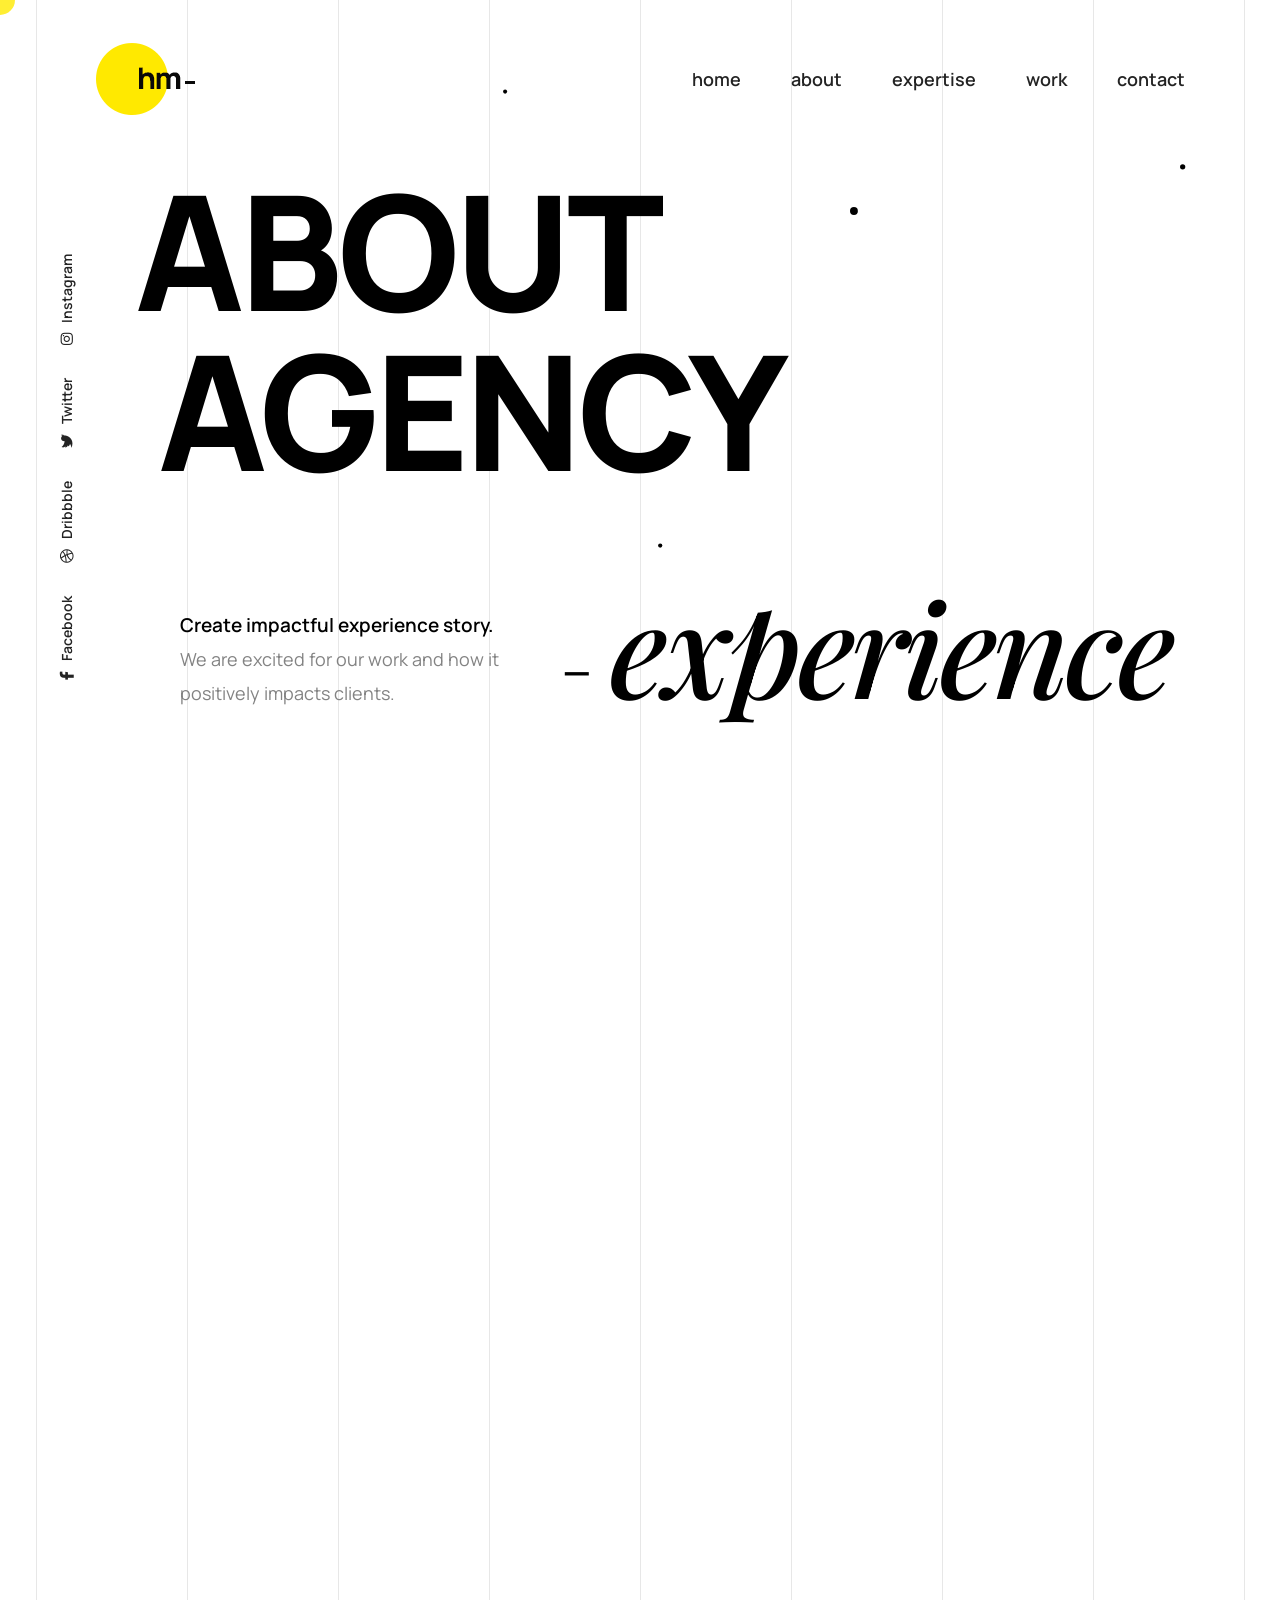
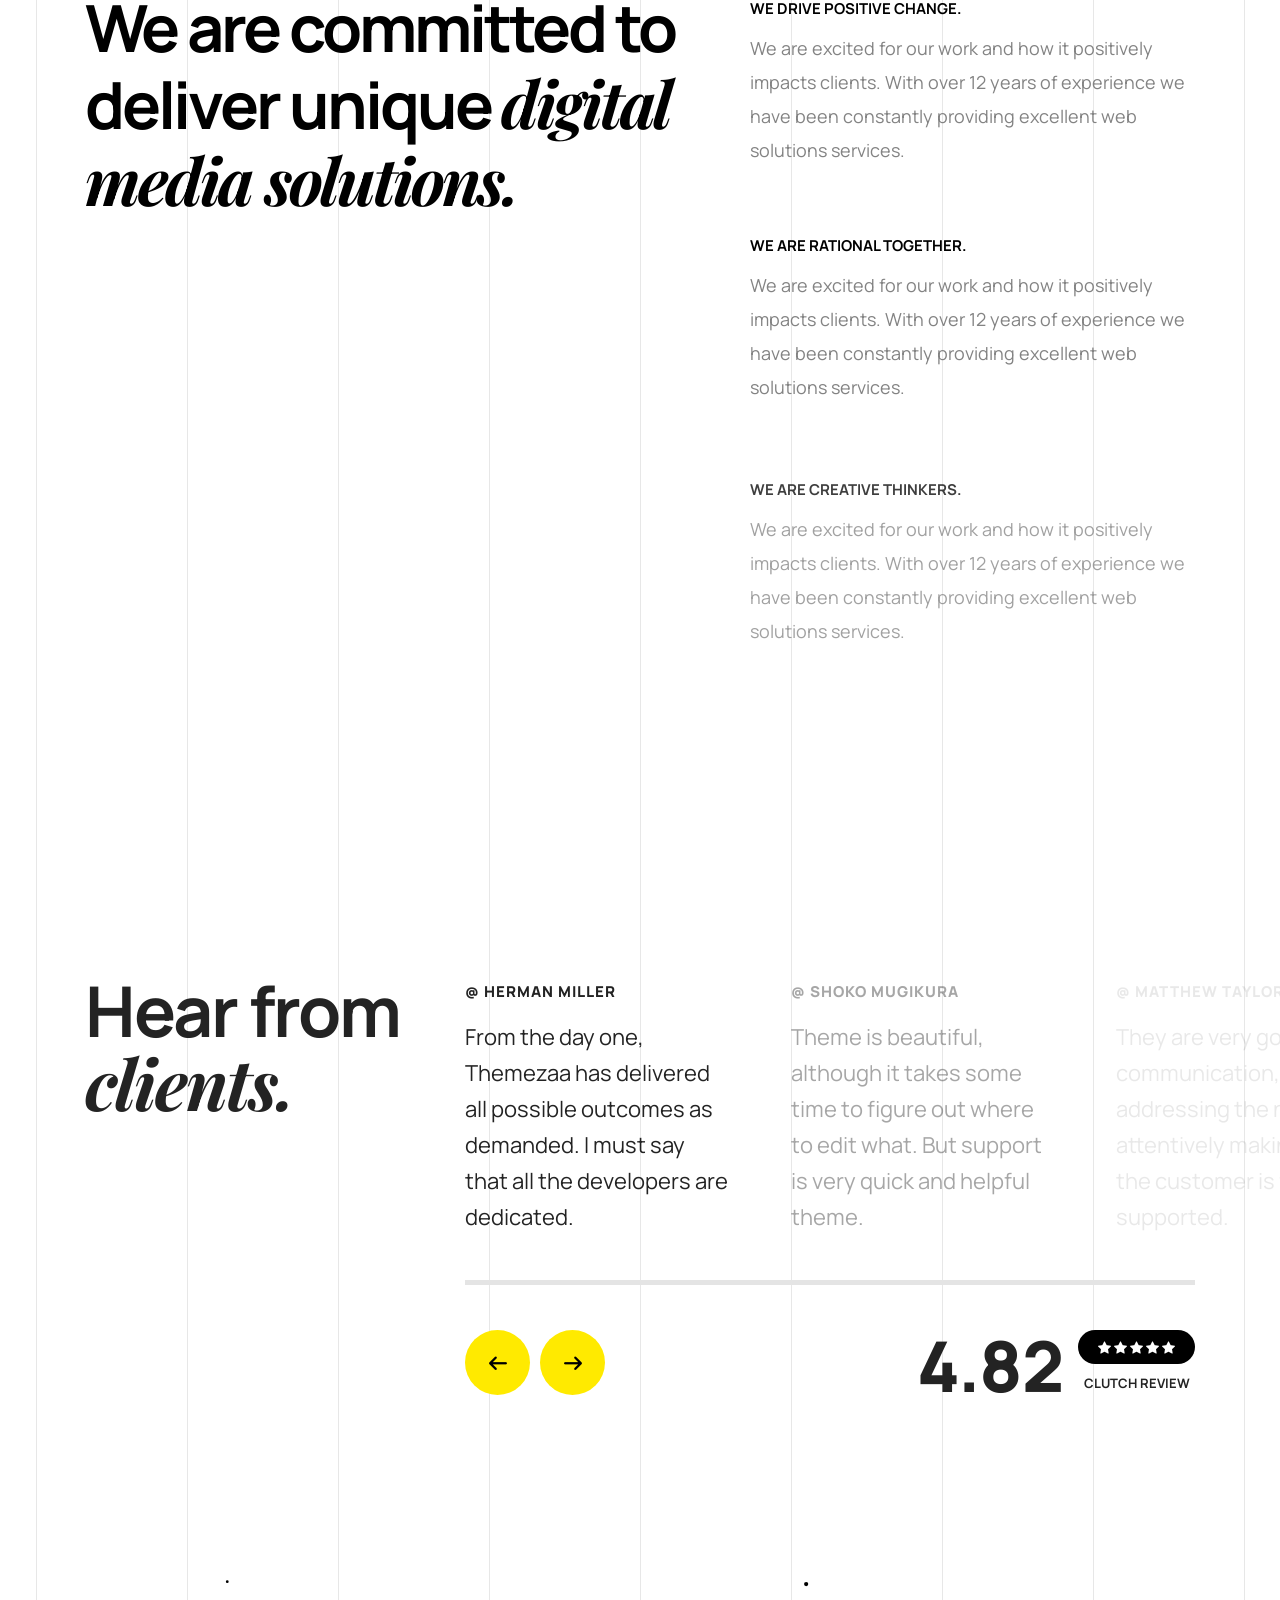
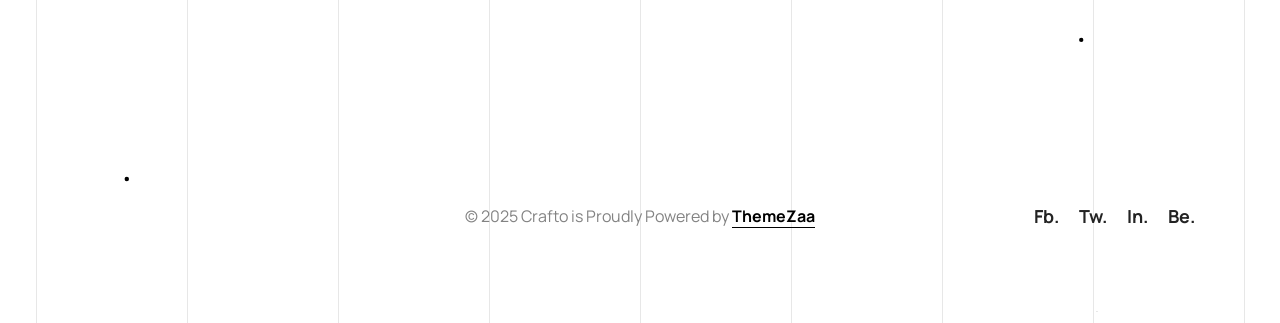
==== about.html @ e45d9f85 "Rename index.html to about.html" ====
﻿<!doctype html>
<html class="no-js" lang="en">
    <head>
        <title>Crafto - The Multipurpose HTML5 Template</title>
        <meta charset="utf-8">
        <meta http-equiv="X-UA-Compatible" content="IE=edge" />
        <meta name="author" content="ThemeZaa">
        <meta name="viewport" content="width=device-width,initial-scale=1.0" />
        <meta name="description" content="Elevate your online presence with Crafto - a modern, versatile, multipurpose Bootstrap 5 responsive HTML5, SCSS template using highly creative 56+ ready demos.">
        <!-- favicon icon -->
        <link rel="shortcut icon" href="images/favicon.png">
        <link rel="apple-touch-icon" href="images/apple-touch-icon-57x57.png">
        <link rel="apple-touch-icon" sizes="72x72" href="images/apple-touch-icon-72x72.png">
        <link rel="apple-touch-icon" sizes="114x114" href="images/apple-touch-icon-114x114.png">
        <!-- google fonts preconnect -->
        <link rel="preconnect" href="https://fonts.googleapis.com" crossorigin>
        <link rel="preconnect" href="https://fonts.gstatic.com" crossorigin>
        <!-- style sheets and font icons  -->
        <link rel="stylesheet" href="css/vendors.min.css"/>
        <link rel="stylesheet" href="css/icon.min.css"/>
        <link rel="stylesheet" href="css/style.css"/>
        <link rel="stylesheet" href="css/responsive.css"/>
        <link rel="stylesheet" href="demos/scattered-portfolio/scattered-portfolio.css" /> 
    </head>
    <body data-mobile-nav-style="full-screen-menu" data-mobile-nav-bg-color="#232323" class="background-position-center-top custom-cursor" style="background-image: url(images/vertical-line-bg-small-medium-gray.svg)"> 
        <!-- start cursor -->
        <div class="cursor-page-inner">
            <div class="circle-cursor circle-cursor-inner"></div>
            <div class="circle-cursor circle-cursor-outer"></div>
        </div>
        <!-- end cursor -->
        <!-- start header -->
        <header> 
            <!-- start navigation -->
            <nav class="navbar navbar-expand-lg header-light bg-transparent disable-fixed">
                <div class="container-fluid">
                    <div class="col-auto col-lg-2 me-lg-0 me-auto">
                        <a class="navbar-brand" href="demo-scattered-portfolio.html">
                            <img src="images/demo-scattered-portfolio-logo-black.png" data-at2x="images/demo-scattered-portfolio-logo-black@2x.png" alt="" class="default-logo">
                            <img src="images/demo-scattered-portfolio-logo-black.png" data-at2x="images/demo-scattered-portfolio-logo-black@2x.png" alt="" class="alt-logo">
                            <img src="images/demo-scattered-portfolio-logo-black.png" data-at2x="images/demo-scattered-portfolio-logo-black@2x.png" alt="" class="mobile-logo"> 
                        </a>
                    </div>
                    <div class="col-auto menu-order position-static">
                        <button class="navbar-toggler float-start" type="button" data-bs-toggle="collapse" data-bs-target="#navbarNav" aria-controls="navbarNav" aria-expanded="false" aria-label="Toggle navigation">
                            <span class="navbar-toggler-line"></span>
                            <span class="navbar-toggler-line"></span>
                            <span class="navbar-toggler-line"></span>
                            <span class="navbar-toggler-line"></span>
                        </button>
                        <div class="collapse navbar-collapse justify-content-center" id="navbarNav"> 
                            <ul class="navbar-nav"> 
                                <li class="nav-item"><a href="demo-scattered-portfolio.html" class="nav-link">home</a></li>
                                <li class="nav-item"><a href="demo-scattered-portfolio-about.html" class="nav-link">about</a></li>
                                <li class="nav-item"><a href="demo-scattered-portfolio-expertise.html" class="nav-link">expertise</a></li>
                                <li class="nav-item"><a href="demo-scattered-portfolio-work.html" class="nav-link">work</a></li>
                                <li class="nav-item"><a href="demo-scattered-portfolio-contact.html" class="nav-link">contact</a></li>
                            </ul>
                        </div>
                    </div>
                </div>
            </nav>
            <!-- end navigation -->
        </header>
        <!-- end header --> 
        <!-- start page title -->
        <section class="ipad-top-space-margin page-title-big-typography position-relative md-p-0 overflow-hidden">
            <div id="particles-style-01" class="position-absolute h-100 top-0 left-0 w-100" data-particle="true" data-particle-options='{"particles":{"number":{"value":5,"density":{"enable":true,"value_area":800}},"color":{"value":"#000000"},"shape":{"type":"circle","stroke":{"width":0,"color":"#000000"},"polygon":{"nb_sides":5},"image":{"src":"img/github.svg","width":100,"height":100}},"opacity":{"value":1,"random":false,"anim":{"enable":false,"speed":1,"opacity_min":0.1,"sync":false}},"size":{"value":4,"random":true,"anim":{"enable":false,"speed":40,"size_min":0.1,"sync":false}},"line_linked":{"enable":false,"distance":150,"color":"#ffffff","opacity":0.4,"width":1},"move":{"enable":true,"speed":6,"direction":"none","random":false,"straight":false,"out_mode":"out","bounce":false,"attract":{"enable":false,"rotateX":600,"rotateY":1200}}},"interactivity":{"detect_on":"canvas","events":{"onhover":{"enable":true,"mode":"repulse"},"onclick":{"enable":true,"mode":"push"},"resize":true},"modes":{"grab":{"distance":400,"line_linked":{"opacity":1}},"bubble":{"distance":400,"size":40,"duration":2,"opacity":8,"speed":3},"repulse":{"distance":200,"duration":0.4},"push":{"particles_nb":4},"remove":{"particles_nb":2}}},"retina_detect":true}'></div>
            <div class="container">
                <div class="row align-items-lg-end align-items-center small-screen md-h-auto text-sm-start text-center">
                    <div class="col-12 position-relative page-title-extra-large md-mb-70px sm-mb-50px xs-mb-20px"> 
                        <div class="fw-800 text-black fs-160 md-fs-130 sm-fs-110 xs-fs-70 ls-minus-4px md-ls-minus-2px text-uppercase">
                            <div data-bottom-top="transform: translate3d(-50px, 0px, 0px);" data-top-bottom="transform: translate3d(50px, 0px, 0px);">About</div> 
                            <div class="ms-10 xs-ms-0" data-bottom-top="transform: translate3d(50px, 0px, 0px);" data-top-bottom="transform: translate3d(-50px, 0px, 0px);">agency</div> 
                        </div>
                    </div>
                </div>
            </div>
        </section> 
        <!-- start page title -->
        <!-- start section -->
        <section class="p-0">
            <div class="container">
                <div class="row align-items-end text-center text-sm-start" data-anime='{ "el": "childs", "translateX": [-15, 0], "opacity": [0,1], "duration": 800, "delay": 200, "staggervalue": 300, "easing": "easeOutQuad" }'>
                    <div class="col-xl-4 col-lg-5 offset-xl-1 md-mb-15px">
                        <div class="fs-19 fw-600 text-black">Create impactful experience story.</div>
                        <span class="w-70 xl-w-100 sm-w-70 xs-w-80 d-block xs-mx-auto">We are excited for our work and how it positively impacts clients.</span>
                    </div>
                    <div class="col-lg-7">
                        <div class="fs-80 sm-fs-50 text-black fw-200">- <span class="fs-130 lg-fs-110 xs-fs-75 ls-minus-4px md-ls-minus-2px font-style-italic alt-font fw-500">experience</span></div>
                    </div>
                </div>
            </div>
        </section>
        <!-- end section -->
        <!-- start section -->
        <section class="position-relative overflow-hidden">
            <div class="one-third-screen md-h-600px sm-h-350px skrollr-parallax magic-cursor round-cursor mx-auto" data-bottom-top="width: 54%" data-center-top="width: 86%;" data-parallax-background-ratio="0.5" style="background-image: url('https://placehold.co/1920x1200')"></div>
        </section>
        <!-- end section --> 
        <!-- start section -->
        <section class="p-0">
            <div class="container">
                <div class="row">
                    <div class="col-xxl-6 col-lg-7" data-anime='{ "el": "childs", "translateY": [30, 0], "opacity": [0,1], "duration": 300, "delay": 0, "staggervalue": 300, "easing": "easeOutQuad" }'>
                        <div class="position-sticky top-100px">
                            <span class="fs-70 xl-fs-65 lg-fs-55 fw-700 mb-45px d-inline-block text-black ls-minus-3px xs-ls-minus-2px">We are committed to deliver unique <span class="alt-font font-style-italic">digital media solutions.</span></span>
                        </div>
                    </div>
                    <div class="col-xxl-4 col-lg-5 offset-xxl-1" data-anime='{ "el": "childs", "translateY": [30, 0], "opacity": [0,1], "duration": 300, "delay": 0, "staggervalue": 300, "easing": "easeOutQuad" }'>
                        <div class="mb-60px sm-mb-30px last-paragraph-no-margin"> 
                            <span class="d-inline-block fs-15 text-uppercase fw-700 text-black mb-5px">We drive positive change.</span>
                            <p>We are excited for our work and how it positively impacts clients. With over 12 years of experience we have been constantly providing excellent web solutions services.</p>
                        </div>
                        <div class="mb-60px sm-mb-30px last-paragraph-no-margin"> 
                            <span class="d-inline-block fs-15 text-uppercase fw-700 text-black mb-5px">We are rational together.</span>
                            <p>We are excited for our work and how it positively impacts clients. With over 12 years of experience we have been constantly providing excellent web solutions services.</p>
                        </div> 
                        <div class="last-paragraph-no-margin"> 
                            <span class="d-inline-block fs-15 text-uppercase fw-700 text-black mb-5px">We are creative thinkers.</span>
                            <p>We are excited for our work and how it positively impacts clients. With over 12 years of experience we have been constantly providing excellent web solutions services.</p>
                        </div>
                    </div>
                </div>
            </div>
        </section>
        <!-- end section -->
        <!-- start section -->
        <section class="overflow-hidden big-section">
            <div class="container">
                <div class="row">
                    <div class="col-12 position-relative">
                        <div class="outside-box-right-25 xs-outside-box-right-0">
                            <div class="swiper dark swiper-width-auto" data-slider-options='{ "slidesPerView": "auto", "spaceBetween": 30, "loop": true, "autoplay": { "delay": 2000, "disableOnInteraction": false }, "pagination": { "el": ".slider-four-slide-pagination-1", "clickable": true }, "navigation": { "nextEl": ".slider-one-slide-next-1", "prevEl": ".slider-one-slide-prev-1" }, "keyboard": { "enabled": true, "onlyInViewport": true }, "breakpoints": { "1200": { "spaceBetween": 80 }, "992": {"spaceBetween": 50 } }, "effect": "slide" }'>
                                <div class="swiper-wrapper">
                                    <!-- start content carousal item --> 
                                    <div class="swiper-slide"> 
                                        <img src="https://placehold.co/430x510" class="md-h-400px sm-h-250px" alt="" /> 
                                    </div>
                                    <!-- end content carousal item -->
                                    <!-- start content carousal item --> 
                                    <div class="swiper-slide mt-60px sm-mt-0">
                                        <img src="https://placehold.co/635x540" class="md-h-400px sm-h-250px" alt="" />
                                    </div>
                                    <!-- end content carousal item -->
                                    <!-- start content carousal item --> 
                                    <div class="swiper-slide">
                                        <img src="https://placehold.co/430x510" class="md-h-400px sm-h-250px" alt="" />
                                    </div>
                                    <!-- end content carousal item -->
                                    <!-- start content carousal item --> 
                                    <div class="swiper-slide mt-60px sm-mt-0">
                                        <img src="https://placehold.co/635x540" class="md-h-400px sm-h-250px" alt="" />
                                    </div>
                                    <!-- end content carousal item --> 
                                    <!-- start content carousal item --> 
                                    <div class="swiper-slide"> 
                                        <img src="https://placehold.co/430x510" class="md-h-400px sm-h-250px" alt="" /> 
                                    </div>
                                    <!-- end content carousal item -->
                                    <!-- start content carousal item --> 
                                    <div class="swiper-slide mt-60px sm-mt-0">
                                        <img src="https://placehold.co/635x540" class="md-h-400px sm-h-250px" alt="" />
                                    </div>
                                    <!-- end content carousal item -->
                                </div>
                            </div>
                        </div>
                        <!-- start slider pagination -->
                        <!--<div class="swiper-pagination slider-four-slide-pagination-1 swiper-pagination-style-2 swiper-pagination-clickable swiper-pagination-bullets"></div>-->
                        <!-- end slider pagination --> 
                    </div>
                </div>
            </div>
        </section>
        <!-- end section -->
        <!-- start section --> 
        <section class="overflow-hidden big-section py-0">
            <div class="container">
                <div class="row">
                    <div class="col-xl-4 lg-mb-45px xs-mb-30px text-sm-start text-center" data-anime='{ "translateY": [0, 0], "opacity": [0,1], "duration": 600, "delay": 0, "staggervalue": 300, "easing": "easeOutQuad" }'>
                        <span class="fs-70 xs-fs-50 fw-700 text-dark-gray mb-0 ls-minus-2px">Hear from <span class="alt-font font-style-italic">clients.</span></span>
                    </div>
                    <div class="col-xl-8" data-anime='{ "translateY": [0, 0], "opacity": [0,1], "duration": 600, "delay":0, "staggervalue": 300, "easing": "easeOutQuad" }'>
                        <div class="outside-box-right-40 sm-outside-box-right-0">
                            <div class="swiper magic-cursor" data-slider-options='{ "slidesPerView": 1, "spaceBetween": 60, "loop": true, "parallax": true, "speed": 1200, "pagination": { "el": ".slider-one-slide-pagination", "clickable": true, "dynamicBullets": false }, "navigation": { "nextEl": ".slider-one-slide-next-2", "prevEl": ".slider-one-slide-prev-2" }, "autoplay": { "delay": 5000, "disableOnInteraction": false }, "keyboard": { "enabled": true, "onlyInViewport": true }, "breakpoints": { "992": { "slidesPerView": 4 }, "768": { "slidesPerView": 2 }, "320": { "slidesPerView": 1 } }, "effect": "slide" }'>
                                <div class="swiper-wrapper testimonials-style-13"> 
                                    <!-- start review item -->
                                    <div class="swiper-slide text-sm-start text-center last-paragraph-no-margin" data-swiper-parallax="700"> 
                                        <span class="fs-15 fw-800 text-dark-gray text-uppercase mb-10px d-block ls-1px">@ Herman miller</span>
                                        <p class="fs-22 lh-36 text-dark-gray">From the day one, Themezaa has delivered all possible outcomes as demanded. I must say that all the developers are dedicated.</p>
                                    </div>
                                    <!-- end review item -->
                                    <!-- start review item -->
                                    <div class="swiper-slide text-sm-start text-center last-paragraph-no-margin" data-swiper-parallax="700"> 
                                        <span class="fs-15 fw-800 text-dark-gray text-uppercase mb-10px d-block ls-1px">@ Shoko mugikura</span>
                                        <p class="fs-22 lh-36 text-dark-gray">Theme is beautiful, although it takes some time to figure out where to edit what. But support is very quick and helpful theme.</p>
                                    </div>
                                    <!-- end review item -->
                                    <!-- start review item -->
                                    <div class="swiper-slide text-sm-start text-center last-paragraph-no-margin" data-swiper-parallax="700"> 
                                        <span class="fs-15 fw-800 text-dark-gray text-uppercase mb-10px d-block ls-1px">@ Matthew taylor</span>
                                        <p class="fs-22 lh-36 text-dark-gray">They are very good with communication, addressing the need and attentively making sure the customer is fully supported.</p>
                                    </div>
                                    <!-- end review item -->
                                    <!-- start review item -->
                                    <div class="swiper-slide text-sm-start text-center last-paragraph-no-margin" data-swiper-parallax="700"> 
                                        <span class="fs-15 fw-800 text-dark-gray text-uppercase mb-10px d-block ls-1px">@ Leonel mooney</span>
                                        <p class="fs-22 lh-36 text-dark-gray">What an awesome theme and support team is very kind. Every element is designed pixel perfect, so it is really a modern theme.</p>
                                    </div>
                                    <!-- end review item -->
                                    <!-- start review item -->
                                    <div class="swiper-slide text-sm-start text-center last-paragraph-no-margin" data-swiper-parallax="700"> 
                                        <span class="fs-15 fw-800 text-dark-gray text-uppercase mb-10px d-block ls-1px">@ Herman miller</span>
                                        <p class="fs-22 lh-36 text-dark-gray">From the day one, Themezaa has delivered all possible outcomes as demanded. I must say that all the developers are dedicated.</p>
                                    </div>
                                    <!-- end review item -->
                                    <!-- start review item -->
                                    <div class="swiper-slide text-sm-start text-center last-paragraph-no-margin" data-swiper-parallax="700"> 
                                        <span class="fs-15 fw-800 text-dark-gray text-uppercase mb-10px d-block ls-1px">@ Shoko mugikura</span>
                                        <p class="fs-22 lh-36 text-dark-gray">Theme is beautiful, although it takes some time to figure out where to edit what. But support is very quick and helpful theme.</p>
                                    </div>
                                    <!-- end review item -->
                                    <!-- start review item -->
                                    <div class="swiper-slide text-sm-start text-center last-paragraph-no-margin" data-swiper-parallax="700"> 
                                        <span class="fs-15 fw-800 text-dark-gray text-uppercase mb-10px d-block ls-1px">@ Matthew taylor</span>
                                        <p class="fs-22 lh-36 text-dark-gray">They are very good with communication, addressing the need and attentively making sure the customer is fully supported.</p>
                                    </div>
                                    <!-- end review item -->
                                    <!-- start review item -->
                                    <div class="swiper-slide text-sm-start text-center last-paragraph-no-margin" data-swiper-parallax="700"> 
                                        <span class="fs-15 fw-800 text-dark-gray text-uppercase mb-10px d-block ls-1px">@ Leonel mooney</span>
                                        <p class="fs-22 lh-36 text-dark-gray">What an awesome theme and support team is very kind. Every element is designed pixel perfect, so it is really a modern theme.</p>
                                    </div>
                                    <!-- end review item -->
                                </div>  
                            </div> 
                        </div>
                        <div class="row">
                            <div class="col-12">
                                <div class="separator-line-5px w-100 bg-extra-medium-gray mt-45px mb-45px xs-mt-30px xs-mb-30px"></div>
                            </div>
                            <div class="col-sm-6 xs-mb-30px">
                                <div class="d-flex justify-content-center justify-content-sm-start">
                                    <!-- start slider navigation -->
                                    <div class="slider-one-slide-prev-2 text-black swiper-button-prev slider-navigation-style-04 bg-base-color h-65px w-65px" tabindex="0" role="button" aria-label="Previous slide"><i class="fa-solid fa-arrow-left"></i></div>
                                    <div class="slider-one-slide-next-2 text-black swiper-button-next slider-navigation-style-04 bg-base-color h-65px w-65px" tabindex="0" role="button" aria-label="Next slide"><i class="fa-solid fa-arrow-right"></i></div>
                                    <!-- end slider navigation -->
                                </div>
                            </div>
                            <div class="col-sm-6">
                                <div class="d-flex align-items-center justify-content-center justify-content-sm-end">
                                    <div class="fw-800 fs-70 text-dark-gray me-15px ls-minus-1px">4.82</div>
                                    <div class="text-center">
                                        <div class="bg-black text-white border-radius-30px ps-20px pe-20px fs-13">
                                            <i class="bi bi-star-fill"></i>
                                            <i class="bi bi-star-fill"></i>
                                            <i class="bi bi-star-fill"></i>
                                            <i class="bi bi-star-fill"></i>
                                            <i class="bi bi-star-fill"></i>
                                        </div>
                                        <span class="text-dark-gray fs-13 fw-700 text-uppercase">Clutch review</span>
                                    </div> 
                                </div>
                            </div>
                        </div>
                    </div>
                </div>
            </div>
        </section>
        <!-- end section -->
        <!-- start footer -->
        <footer class="position-relative">
            <div id="particles-style-02" class="position-absolute h-100 top-0 left-0 w-100 z-index-minus-2" data-particle="true" data-particle-options='{"particles":{"number":{"value":5,"density":{"enable":true,"value_area":800}},"color":{"value":"#000000"},"shape":{"type":"circle","stroke":{"width":0,"color":"#000000"},"polygon":{"nb_sides":5},"image":{"src":"img/github.svg","width":100,"height":100}},"opacity":{"value":1,"random":false,"anim":{"enable":false,"speed":1,"opacity_min":0.1,"sync":false}},"size":{"value":4,"random":true,"anim":{"enable":false,"speed":40,"size_min":0.1,"sync":false}},"line_linked":{"enable":false,"distance":150,"color":"#ffffff","opacity":0.4,"width":1},"move":{"enable":true,"speed":6,"direction":"none","random":false,"straight":false,"out_mode":"out","bounce":false,"attract":{"enable":false,"rotateX":600,"rotateY":1200}}},"interactivity":{"detect_on":"canvas","events":{"onhover":{"enable":true,"mode":"repulse"},"onclick":{"enable":true,"mode":"push"},"resize":true},"modes":{"grab":{"distance":400,"line_linked":{"opacity":1}},"bubble":{"distance":400,"size":40,"duration":2,"opacity":8,"speed":3},"repulse":{"distance":200,"duration":0.4},"push":{"particles_nb":4},"remove":{"particles_nb":2}}},"retina_detect":true}'></div>
            <div class="container">
                <div class="row mb-8">
                    <div class="col-12">
                        <div class="fs-90 md-fs-70 xs-fs-50 fw-700 text-black lh-100 md-lh-80 xs-lh-60 ls-minus-4px" data-anime='{"translateX": [-50, 0], "opacity": [0,1], "duration": 800, "delay": 200, "staggervalue": 300, "easing": "easeOutQuad" }'>Got a project in mind?</div>
                        <a href="mailto:info@domain.com" class="alt-font font-style-italic text-black fs-100 md-fs-70 xs-fs-50 fw-700 lh-120 md-lh-95 xs-lh-60 float-end ls-minus-3px" data-anime='{"translateX": [50, 0], "opacity": [0,1], "duration": 800, "delay": 200, "staggervalue": 300, "easing": "easeOutQuad" }'>info@domain.com</a>
                    </div>
                </div>
                <div class="row">
                    <div class="col-12 col-xl-3 col-sm-6 ms-auto order-1 xs-mb-10px text-center text-sm-start overflow-hidden">
                        <span class="fs-16 fw-600 text-black fancy-text-style-4 overflow-hidden">
                            <span data-fancy-text='{ "effect": "rotate", "string": ["Thanks for visiting.", "Customer oriented agency.", "Providing excellent solutions."], "speed": 50 }'></span>
                        </span>
                    </div>
                    <div class="col-xl-6 text-center last-paragraph-no-margin order-3 order-xl-2 lg-mt-10px xs-mt-0"><p class="fs-16">&copy; 2025 Crafto is Proudly Powered by <a href="https://www.themezaa.com/" target="_blank" class="text-black text-black-hover text-decoration-line-bottom fw-700">ThemeZaa</a></p></div>
                    <div class="col-12 col-xl-3 col-sm-6 text-end order-2 xs-mb-10px text-center text-sm-end">
                        <div class="elements-social social-text-style-01">
                            <ul class="small-icon dark fw-700 icon-with-animation">
                                <li><a class="facebook" href="https://www.facebook.com/" target="_blank">Fb.</a></li>
                                <li><a class="twitter" href="http://www.twitter.com" target="_blank">Tw.</a></li> 
                                <li><a class="linkedin" href="http://www.linkedin.com" target="_blank">In.</a></li>  
                                <li><a class="behance" href="http://www.behance.com/" target="_blank">Be.</a></li> 
                            </ul>
                        </div>
                    </div>
                </div>
            </div>
        </footer>
        <!-- end footer -->
        <!-- start sticky elements -->
        <div class="sticky-wrap z-index-1 d-none d-xl-inline-block" data-animation-delay="100" data-shadow-animation="true">
            <div class="elements-social social-icon-style-10">
                <ul class="fs-14">
                    <li class="me-30px"><a class="facebook" href="https://www.facebook.com/" target="_blank">
                            <i class="fa-brands fa-facebook-f me-10px"></i>
                            <span class="fw-600">Facebook</span>
                        </a>
                    </li> 
                    <li class="me-30px">
                        <a class="dribbble" href="http://www.dribbble.com" target="_blank">
                            <i class="fa-brands fa-dribbble me-10px"></i>
                            <span class="fw-600">Dribbble</span>
                        </a> 
                    </li>
                    <li class="me-30px">
                        <a class="twitter" href="http://www.twitter.com" target="_blank">
                            <i class="fa-brands fa-twitter me-10px"></i>
                            <span class="fw-600">Twitter</span>
                        </a>
                    </li>
                    <li>
                        <a class="instagram" href="http://www.instagram.com" target="_blank">
                            <i class="fa-brands fa-instagram me-10px"></i>
                            <span class="fw-600">Instagram</span>
                        </a> 
                    </li>
                </ul>
            </div>
        </div>
        <!-- end sticky elements -->
        <!-- start scroll progress -->
        <div class="scroll-progress d-none d-xxl-block">
            <a href="#" class="scroll-top" aria-label="scroll">
                <span class="scroll-text">Scroll</span><span class="scroll-line"><span class="scroll-point"></span></span>
            </a>
        </div>
        <!-- end scroll progress -->
        <!-- javascript libraries -->
        <script type="text/javascript" src="js/jquery.js"></script>
        <script type="text/javascript" src="js/vendors.min.js"></script>
        <script type="text/javascript" src="js/main.js"></script> 
    </body>
</html>
---- css/icon.min.css ----
@charset "UTF-8";/*!
    Font Awesome
    Version: 7.0.0
    Plugin URL: https://fontawesome.com
    License: Copyright 2025 Fonticons, Inc. | https://fontawesome.com/license/free (Icons: CC BY 4.0, Fonts: SIL OFL 1.1, Code: MIT License)
!*/.fa-stack,.fa-ul>li{position:relative}.fa-beat,.fa-bounce{animation-delay:var(--fa-animation-delay,0s);animation-direction:var(--fa-animation-direction,normal);animation-duration:var(--fa-animation-duration,1s);animation-iteration-count:var(--fa-animation-iteration-count,infinite)}.fa,.fa-brands,.fa-classic,.fa-regular,.fa-solid,.fab,.far,.fas{--_fa-family:var(--fa-family, var(--fa-style-family, "Font Awesome 7 Free"));-webkit-font-smoothing:antialiased;-moz-osx-font-smoothing:grayscale;display:var(--fa-display,inline-block);font-family:var(--_fa-family);font-feature-settings:normal;font-style:normal;font-synthesis:none;font-variant:normal;font-weight:var(--fa-style,900);line-height:1;text-align:center;text-rendering:auto;width:auto}:is(.fas,.far,.fab,.fa-solid,.fa-regular,.fa-brands,.fa-classic,.fa)::before{content:var(--fa);content:var(--fa)/""}.fa-1x{font-size:1em}.fa-2x{font-size:2em}.fa-3x{font-size:3em}.fa-4x{font-size:4em}.fa-5x{font-size:5em}.fa-6x{font-size:6em}.fa-7x{font-size:7em}.fa-8x{font-size:8em}.fa-9x{font-size:9em}.fa-10x{font-size:10em}.fa-2xs{font-size:.625em;line-height:.1em;vertical-align:.225em}.fa-xs{font-size:.75em;line-height:.0833333333em;vertical-align:.125em}.fa-sm{font-size:.875em;line-height:.0714285714em;vertical-align:.0535714286em}.fa-lg{font-size:1.25em;line-height:.05em;vertical-align:-.075em}.fa-xl{font-size:1.5em;line-height:.0416666667em;vertical-align:-.125em}.fa-2xl,.fa-stack-2x{font-size:2em}.fa-2xl{line-height:.03125em;vertical-align:-.1875em}.fa-width-auto{--fa-width:auto}.fa-fw,.fa-width-fixed{--fa-width:1.25em}.fa-ul{list-style-type:none;margin-inline-start:var(--fa-li-margin,2.5em);padding-inline-start:0}.fa-li{inset-inline-start:calc(-1 * var(--fa-li-width,2em));position:absolute;text-align:center;width:var(--fa-li-width,2em);line-height:inherit}.fa-border{border-color:var(--fa-border-color,#eee);border-radius:var(--fa-border-radius,.1em);border-style:var(--fa-border-style,solid);border-width:var(--fa-border-width,.0625em);box-sizing:var(--fa-border-box-sizing,content-box);padding:var(--fa-border-padding,.1875em .25em)}.fa-pull-left,.fa-pull-start{float:inline-start;margin-inline-end:var(--fa-pull-margin,.3em)}.fa-pull-end,.fa-pull-right{float:inline-end;margin-inline-start:var(--fa-pull-margin,.3em)}.fa-beat{animation-name:fa-beat;animation-timing-function:var(--fa-animation-timing,ease-in-out)}.fa-bounce{animation-name:fa-bounce;animation-timing-function:var(--fa-animation-timing,cubic-bezier(.28,.84,.42,1))}.fa-beat-fade,.fa-fade{animation-timing-function:var(--fa-animation-timing,cubic-bezier(.4,0,.6,1));animation-delay:var(--fa-animation-delay,0s);animation-direction:var(--fa-animation-direction,normal);animation-iteration-count:var(--fa-animation-iteration-count,infinite);animation-duration:var(--fa-animation-duration,1s)}.fa-fade{animation-name:fa-fade}.fa-beat-fade{animation-name:fa-beat-fade}.fa-flip{animation-name:fa-flip;animation-delay:var(--fa-animation-delay,0s);animation-direction:var(--fa-animation-direction,normal);animation-duration:var(--fa-animation-duration,1s);animation-iteration-count:var(--fa-animation-iteration-count,infinite);animation-timing-function:var(--fa-animation-timing,ease-in-out)}.fa-shake,.fa-spin{animation-delay:var(--fa-animation-delay,0s);animation-timing-function:var(--fa-animation-timing,linear)}.fa-shake{animation-name:fa-shake;animation-direction:var(--fa-animation-direction,normal);animation-duration:var(--fa-animation-duration,1s);animation-iteration-count:var(--fa-animation-iteration-count,infinite)}.fa-pulse,.fa-spin,.fa-spin-pulse{animation-name:fa-spin;animation-direction:var(--fa-animation-direction,normal);animation-iteration-count:var(--fa-animation-iteration-count,infinite)}.fa-spin{animation-duration:var(--fa-animation-duration,2s)}.fa-spin-reverse{--fa-animation-direction:reverse}.fa-pulse,.fa-spin-pulse{animation-duration:var(--fa-animation-duration,1s);animation-timing-function:var(--fa-animation-timing,steps(8))}@media (prefers-reduced-motion:reduce){.fa-beat,.fa-beat-fade,.fa-bounce,.fa-fade,.fa-flip,.fa-pulse,.fa-shake,.fa-spin,.fa-spin-pulse{animation:none!important;transition:none!important}}@keyframes fa-beat{0%,90%{transform:scale(1)}45%{transform:scale(var(--fa-beat-scale,1.25))}}@keyframes fa-bounce{0%,100%,64%{transform:scale(1,1) translateY(0)}10%{transform:scale(var(--fa-bounce-start-scale-x,1.1),var(--fa-bounce-start-scale-y,.9)) translateY(0)}30%{transform:scale(var(--fa-bounce-jump-scale-x,.9),var(--fa-bounce-jump-scale-y,1.1)) translateY(var(--fa-bounce-height,-.5em))}50%{transform:scale(var(--fa-bounce-land-scale-x,1.05),var(--fa-bounce-land-scale-y,.95)) translateY(0)}57%{transform:scale(1,1) translateY(var(--fa-bounce-rebound,-.125em))}}@keyframes fa-fade{50%{opacity:var(--fa-fade-opacity,.4)}}@keyframes fa-beat-fade{0%,100%{opacity:var(--fa-beat-fade-opacity,.4);transform:scale(1)}50%{opacity:1;transform:scale(var(--fa-beat-fade-scale,1.125))}}@keyframes fa-flip{50%{transform:rotate3d(var(--fa-flip-x,0),var(--fa-flip-y,1),var(--fa-flip-z,0),var(--fa-flip-angle,-180deg))}}@keyframes fa-shake{0%{transform:rotate(-15deg)}4%{transform:rotate(15deg)}24%,8%{transform:rotate(-18deg)}12%,28%{transform:rotate(18deg)}16%{transform:rotate(-22deg)}20%{transform:rotate(22deg)}32%{transform:rotate(-12deg)}36%{transform:rotate(12deg)}100%,40%{transform:rotate(0)}}@keyframes fa-spin{0%{transform:rotate(0)}100%{transform:rotate(360deg)}}.fa-rotate-90{transform:rotate(90deg)}.fa-rotate-180{transform:rotate(180deg)}.fa-rotate-270{transform:rotate(270deg)}.fa-flip-horizontal{transform:scale(-1,1)}.fa-flip-vertical{transform:scale(1,-1)}.fa-flip-both,.fa-flip-horizontal.fa-flip-vertical{transform:scale(-1,-1)}.fa-rotate-by{transform:rotate(var(--fa-rotate-angle,0))}.fa-stack{display:inline-block;height:2em;line-height:2em;vertical-align:middle;width:2.5em}.fa-stack-1x,.fa-stack-2x{left:0;position:absolute;text-align:center;width:100%;z-index:var(--fa-stack-z-index,auto)}.fa-stack-1x{line-height:inherit}.bi::before,.feather,[class*=" ti-"],[class*=" line-icon-"],[class*=" bi-"]::before,[class^=bi-]::before,[class^=line-icon-],[class^=ti-]{font-style:normal;font-variant:normal;text-transform:none;line-height:1;-webkit-font-smoothing:antialiased;-moz-osx-font-smoothing:grayscale}.fa-inverse{color:var(--fa-inverse,#fff)}.fa-0{--fa:"0"}.fa-1{--fa:"1"}.fa-2{--fa:"2"}.fa-3{--fa:"3"}.fa-4{--fa:"4"}.fa-5{--fa:"5"}.fa-6{--fa:"6"}.fa-7{--fa:"7"}.fa-8{--fa:"8"}.fa-9{--fa:"9"}.fa-exclamation{--fa:"!"}.fa-hashtag{--fa:"#"}.fa-dollar,.fa-dollar-sign,.fa-usd{--fa:"$"}.fa-percent,.fa-percentage{--fa:"%"}.fa-asterisk{--fa:"*"}.fa-add,.fa-plus{--fa:"+"}.fa-less-than{--fa:"<"}.fa-equals{--fa:"="}.fa-greater-than{--fa:">"}.fa-question{--fa:"?"}.fa-at{--fa:"@"}.fa-a{--fa:"A"}.fa-b{--fa:"B"}.fa-c{--fa:"C"}.fa-d{--fa:"D"}.fa-e{--fa:"E"}.fa-f{--fa:"F"}.fa-g{--fa:"G"}.fa-h{--fa:"H"}.fa-i{--fa:"I"}.fa-j{--fa:"J"}.fa-k{--fa:"K"}.fa-l{--fa:"L"}.fa-m{--fa:"M"}.fa-n{--fa:"N"}.fa-o{--fa:"O"}.fa-p{--fa:"P"}.fa-q{--fa:"Q"}.fa-r{--fa:"R"}.fa-s{--fa:"S"}.fa-t{--fa:"T"}.fa-u{--fa:"U"}.fa-v{--fa:"V"}.fa-w{--fa:"W"}.fa-x{--fa:"X"}.fa-y{--fa:"Y"}.fa-z{--fa:"Z"}.fa-faucet{--fa:""}.fa-faucet-drip{--fa:""}.fa-house-chimney-window{--fa:""}.fa-house-signal{--fa:""}.fa-temperature-arrow-down,.fa-temperature-down{--fa:""}.fa-temperature-arrow-up,.fa-temperature-up{--fa:""}.fa-trailer{--fa:""}.fa-bacteria{--fa:""}.fa-bacterium{--fa:""}.fa-box-tissue{--fa:""}.fa-hand-holding-medical{--fa:""}.fa-hand-sparkles{--fa:""}.fa-hands-bubbles,.fa-hands-wash{--fa:""}.fa-handshake-alt-slash,.fa-handshake-simple-slash,.fa-handshake-slash{--fa:""}.fa-head-side-cough{--fa:""}.fa-head-side-cough-slash{--fa:""}.fa-head-side-mask{--fa:""}.fa-head-side-virus{--fa:""}.fa-house-chimney-user{--fa:""}.fa-house-laptop,.fa-laptop-house{--fa:""}.fa-lungs-virus{--fa:""}.fa-people-arrows,.fa-people-arrows-left-right{--fa:""}.fa-plane-slash{--fa:""}.fa-pump-medical{--fa:""}.fa-pump-soap{--fa:""}.fa-shield-virus{--fa:""}.fa-sink{--fa:""}.fa-soap{--fa:""}.fa-stopwatch-20{--fa:""}.fa-shop-slash,.fa-store-alt-slash{--fa:""}.fa-store-slash{--fa:""}.fa-toilet-paper-slash{--fa:""}.fa-users-slash{--fa:""}.fa-virus{--fa:""}.fa-virus-slash{--fa:""}.fa-viruses{--fa:""}.fa-vest{--fa:""}.fa-vest-patches{--fa:""}.fa-arrow-trend-down{--fa:""}.fa-arrow-trend-up{--fa:""}.fa-arrow-up-from-bracket{--fa:""}.fa-austral-sign{--fa:""}.fa-baht-sign{--fa:""}.fa-bitcoin-sign{--fa:""}.fa-bolt-lightning{--fa:""}.fa-book-bookmark{--fa:""}.fa-camera-rotate{--fa:""}.fa-cedi-sign{--fa:""}.fa-chart-column{--fa:""}.fa-chart-gantt{--fa:""}.fa-clapperboard{--fa:""}.fa-clover{--fa:""}.fa-code-compare{--fa:""}.fa-code-fork{--fa:""}.fa-code-pull-request{--fa:""}.fa-colon-sign{--fa:""}.fa-cruzeiro-sign{--fa:""}.fa-display{--fa:""}.fa-dong-sign{--fa:""}.fa-elevator{--fa:""}.fa-filter-circle-xmark{--fa:""}.fa-florin-sign{--fa:""}.fa-folder-closed{--fa:""}.fa-franc-sign{--fa:""}.fa-guarani-sign{--fa:""}.fa-gun{--fa:""}.fa-hands-clapping{--fa:""}.fa-home-user,.fa-house-user{--fa:""}.fa-indian-rupee,.fa-indian-rupee-sign,.fa-inr{--fa:""}.fa-kip-sign{--fa:""}.fa-lari-sign{--fa:""}.fa-litecoin-sign{--fa:""}.fa-manat-sign{--fa:""}.fa-mask-face{--fa:""}.fa-mill-sign{--fa:""}.fa-money-bills{--fa:""}.fa-naira-sign{--fa:""}.fa-notdef{--fa:""}.fa-panorama{--fa:""}.fa-peseta-sign{--fa:""}.fa-peso-sign{--fa:""}.fa-plane-up{--fa:""}.fa-rupiah-sign{--fa:""}.fa-stairs{--fa:""}.fa-timeline{--fa:""}.fa-truck-front{--fa:""}.fa-try,.fa-turkish-lira,.fa-turkish-lira-sign{--fa:""}.fa-vault{--fa:""}.fa-magic-wand-sparkles,.fa-wand-magic-sparkles{--fa:""}.fa-wheat-alt,.fa-wheat-awn{--fa:""}.fa-wheelchair-alt,.fa-wheelchair-move{--fa:""}.fa-bangladeshi-taka-sign{--fa:""}.fa-bowl-rice{--fa:""}.fa-person-pregnant{--fa:""}.fa-home-lg,.fa-house-chimney{--fa:""}.fa-house-crack{--fa:""}.fa-house-medical{--fa:""}.fa-cent-sign{--fa:""}.fa-plus-minus{--fa:""}.fa-sailboat{--fa:""}.fa-section{--fa:""}.fa-shrimp{--fa:""}.fa-brazilian-real-sign{--fa:""}.fa-chart-simple{--fa:""}.fa-diagram-next{--fa:""}.fa-diagram-predecessor{--fa:""}.fa-diagram-successor{--fa:""}.fa-earth-oceania,.fa-globe-oceania{--fa:""}.fa-bug-slash{--fa:""}.fa-file-circle-plus{--fa:""}.fa-shop-lock{--fa:""}.fa-virus-covid{--fa:""}.fa-virus-covid-slash{--fa:""}.fa-anchor-circle-check{--fa:""}.fa-anchor-circle-exclamation{--fa:""}.fa-anchor-circle-xmark{--fa:""}.fa-anchor-lock{--fa:""}.fa-arrow-down-up-across-line{--fa:""}.fa-arrow-down-up-lock{--fa:""}.fa-arrow-right-to-city{--fa:""}.fa-arrow-up-from-ground-water{--fa:""}.fa-arrow-up-from-water-pump{--fa:""}.fa-arrow-up-right-dots{--fa:""}.fa-arrows-down-to-line{--fa:""}.fa-arrows-down-to-people{--fa:""}.fa-arrows-left-right-to-line{--fa:""}.fa-arrows-spin{--fa:""}.fa-arrows-split-up-and-left{--fa:""}.fa-arrows-to-circle{--fa:""}.fa-arrows-to-dot{--fa:""}.fa-arrows-to-eye{--fa:""}.fa-arrows-turn-right{--fa:""}.fa-arrows-turn-to-dots{--fa:""}.fa-arrows-up-to-line{--fa:""}.fa-bore-hole{--fa:""}.fa-bottle-droplet{--fa:""}.fa-bottle-water{--fa:""}.fa-bowl-food{--fa:""}.fa-boxes-packing{--fa:""}.fa-bridge{--fa:""}.fa-bridge-circle-check{--fa:""}.fa-bridge-circle-exclamation{--fa:""}.fa-bridge-circle-xmark{--fa:""}.fa-bridge-lock{--fa:""}.fa-bridge-water{--fa:""}.fa-bucket{--fa:""}.fa-bugs{--fa:""}.fa-building-circle-arrow-right{--fa:""}.fa-building-circle-check{--fa:""}.fa-building-circle-exclamation{--fa:""}.fa-building-circle-xmark{--fa:""}.fa-building-flag{--fa:""}.fa-building-lock{--fa:""}.fa-building-ngo{--fa:""}.fa-building-shield{--fa:""}.fa-building-un{--fa:""}.fa-building-user{--fa:""}.fa-building-wheat{--fa:""}.fa-burst{--fa:""}.fa-car-on{--fa:""}.fa-car-tunnel{--fa:""}.fa-child-combatant,.fa-child-rifle{--fa:""}.fa-children{--fa:""}.fa-circle-nodes{--fa:""}.fa-clipboard-question{--fa:""}.fa-cloud-showers-water{--fa:""}.fa-computer{--fa:""}.fa-cubes-stacked{--fa:""}.fa-envelope-circle-check{--fa:""}.fa-explosion{--fa:""}.fa-ferry{--fa:""}.fa-file-circle-exclamation{--fa:""}.fa-file-circle-minus{--fa:""}.fa-file-circle-question{--fa:""}.fa-file-shield{--fa:""}.fa-fire-burner{--fa:""}.fa-fish-fins{--fa:""}.fa-flask-vial{--fa:""}.fa-glass-water{--fa:""}.fa-glass-water-droplet{--fa:""}.fa-group-arrows-rotate{--fa:""}.fa-hand-holding-hand{--fa:""}.fa-handcuffs{--fa:""}.fa-hands-bound{--fa:""}.fa-hands-holding-child{--fa:""}.fa-hands-holding-circle{--fa:""}.fa-heart-circle-bolt{--fa:""}.fa-heart-circle-check{--fa:""}.fa-heart-circle-exclamation{--fa:""}.fa-heart-circle-minus{--fa:""}.fa-heart-circle-plus{--fa:""}.fa-heart-circle-xmark{--fa:""}.fa-helicopter-symbol{--fa:""}.fa-helmet-un{--fa:""}.fa-hill-avalanche{--fa:""}.fa-hill-rockslide{--fa:""}.fa-house-circle-check{--fa:""}.fa-house-circle-exclamation{--fa:""}.fa-house-circle-xmark{--fa:""}.fa-house-fire{--fa:""}.fa-house-flag{--fa:""}.fa-house-flood-water{--fa:""}.fa-house-flood-water-circle-arrow-right{--fa:""}.fa-house-lock{--fa:""}.fa-house-medical-circle-check{--fa:""}.fa-house-medical-circle-exclamation{--fa:""}.fa-house-medical-circle-xmark{--fa:""}.fa-house-medical-flag{--fa:""}.fa-house-tsunami{--fa:""}.fa-jar{--fa:""}.fa-jar-wheat{--fa:""}.fa-jet-fighter-up{--fa:""}.fa-jug-detergent{--fa:""}.fa-kitchen-set{--fa:""}.fa-land-mine-on{--fa:""}.fa-landmark-flag{--fa:""}.fa-laptop-file{--fa:""}.fa-lines-leaning{--fa:""}.fa-location-pin-lock{--fa:""}.fa-locust{--fa:""}.fa-magnifying-glass-arrow-right{--fa:""}.fa-magnifying-glass-chart{--fa:""}.fa-mars-and-venus-burst{--fa:""}.fa-mask-ventilator{--fa:""}.fa-mattress-pillow{--fa:""}.fa-mobile-retro{--fa:""}.fa-money-bill-transfer{--fa:""}.fa-money-bill-trend-up{--fa:""}.fa-money-bill-wheat{--fa:""}.fa-mosquito{--fa:""}.fa-mosquito-net{--fa:""}.fa-mound{--fa:""}.fa-mountain-city{--fa:""}.fa-mountain-sun{--fa:""}.fa-oil-well{--fa:""}.fa-people-group{--fa:""}.fa-people-line{--fa:""}.fa-people-pulling{--fa:""}.fa-people-robbery{--fa:""}.fa-people-roof{--fa:""}.fa-person-arrow-down-to-line{--fa:""}.fa-person-arrow-up-from-line{--fa:""}.fa-person-breastfeeding{--fa:""}.fa-person-burst{--fa:""}.fa-person-cane{--fa:""}.fa-person-chalkboard{--fa:""}.fa-person-circle-check{--fa:""}.fa-person-circle-exclamation{--fa:""}.fa-person-circle-minus{--fa:""}.fa-person-circle-plus{--fa:""}.fa-person-circle-question{--fa:""}.fa-person-circle-xmark{--fa:""}.fa-person-dress-burst{--fa:""}.fa-person-drowning{--fa:""}.fa-person-falling{--fa:""}.fa-person-falling-burst{--fa:""}.fa-person-half-dress{--fa:""}.fa-person-harassing{--fa:""}.fa-person-military-pointing{--fa:""}.fa-person-military-rifle{--fa:""}.fa-person-military-to-person{--fa:""}.fa-person-rays{--fa:""}.fa-person-rifle{--fa:""}.fa-person-shelter{--fa:""}.fa-person-walking-arrow-loop-left{--fa:""}.fa-person-walking-arrow-right{--fa:""}.fa-person-walking-dashed-line-arrow-right{--fa:""}.fa-person-walking-luggage{--fa:""}.fa-plane-circle-check{--fa:""}.fa-plane-circle-exclamation{--fa:""}.fa-plane-circle-xmark{--fa:""}.fa-plane-lock{--fa:""}.fa-plate-wheat{--fa:""}.fa-plug-circle-bolt{--fa:""}.fa-plug-circle-check{--fa:""}.fa-plug-circle-exclamation{--fa:""}.fa-plug-circle-minus{--fa:""}.fa-plug-circle-plus{--fa:""}.fa-plug-circle-xmark{--fa:""}.fa-ranking-star{--fa:""}.fa-road-barrier{--fa:""}.fa-road-bridge{--fa:""}.fa-road-circle-check{--fa:""}.fa-road-circle-exclamation{--fa:""}.fa-road-circle-xmark{--fa:""}.fa-road-lock{--fa:""}.fa-road-spikes{--fa:""}.fa-rug{--fa:""}.fa-sack-xmark{--fa:""}.fa-school-circle-check{--fa:""}.fa-school-circle-exclamation{--fa:""}.fa-school-circle-xmark{--fa:""}.fa-school-flag{--fa:""}.fa-school-lock{--fa:""}.fa-sheet-plastic{--fa:""}.fa-shield-cat{--fa:""}.fa-shield-dog{--fa:""}.fa-shield-heart{--fa:""}.fa-square-nfi{--fa:""}.fa-square-person-confined{--fa:""}.fa-square-virus{--fa:""}.fa-rod-asclepius,.fa-rod-snake,.fa-staff-aesculapius,.fa-staff-snake{--fa:""}.fa-sun-plant-wilt{--fa:""}.fa-tarp{--fa:""}.fa-tarp-droplet{--fa:""}.fa-tent{--fa:""}.fa-tent-arrow-down-to-line{--fa:""}.fa-tent-arrow-left-right{--fa:""}.fa-tent-arrow-turn-left{--fa:""}.fa-tent-arrows-down{--fa:""}.fa-tents{--fa:""}.fa-toilet-portable{--fa:""}.fa-toilets-portable{--fa:""}.fa-tower-cell{--fa:""}.fa-tower-observation{--fa:""}.fa-tree-city{--fa:""}.fa-trowel{--fa:""}.fa-trowel-bricks{--fa:""}.fa-truck-arrow-right{--fa:""}.fa-truck-droplet{--fa:""}.fa-truck-field{--fa:""}.fa-truck-field-un{--fa:""}.fa-truck-plane{--fa:""}.fa-users-between-lines{--fa:""}.fa-users-line{--fa:""}.fa-users-rays{--fa:""}.fa-users-rectangle{--fa:""}.fa-users-viewfinder{--fa:""}.fa-vial-circle-check{--fa:""}.fa-vial-virus{--fa:""}.fa-wheat-awn-circle-exclamation{--fa:""}.fa-worm{--fa:""}.fa-xmarks-lines{--fa:""}.fa-child-dress{--fa:""}.fa-child-reaching{--fa:""}.fa-file-circle-check{--fa:""}.fa-file-circle-xmark{--fa:""}.fa-person-through-window{--fa:""}.fa-plant-wilt{--fa:""}.fa-stapler{--fa:""}.fa-train-tram{--fa:""}.fa-table-cells-column-lock{--fa:""}.fa-table-cells-row-lock{--fa:""}.fa-thumb-tack-slash,.fa-thumbtack-slash{--fa:""}.fa-table-cells-row-unlock{--fa:""}.fa-chart-diagram{--fa:""}.fa-comment-nodes{--fa:""}.fa-file-fragment{--fa:""}.fa-file-half-dashed{--fa:""}.fa-hexagon-nodes{--fa:""}.fa-hexagon-nodes-bolt{--fa:""}.fa-square-binary{--fa:""}.fa-pentagon{--fa:""}.fa-non-binary{--fa:""}.fa-spiral{--fa:""}.fa-mobile-vibrate{--fa:""}.fa-single-quote-left{--fa:""}.fa-single-quote-right{--fa:""}.fa-bus-side{--fa:""}.fa-heptagon,.fa-septagon{--fa:""}.fa-glass-martini,.fa-martini-glass-empty{--fa:""}.fa-music{--fa:""}.fa-magnifying-glass,.fa-search{--fa:""}.fa-heart{--fa:""}.fa-star{--fa:""}.fa-user,.fa-user-alt,.fa-user-large{--fa:""}.fa-film,.fa-film-alt,.fa-film-simple{--fa:""}.fa-table-cells-large,.fa-th-large{--fa:""}.fa-table-cells,.fa-th{--fa:""}.fa-table-list,.fa-th-list{--fa:""}.fa-check{--fa:""}.fa-close,.fa-multiply,.fa-remove,.fa-times,.fa-xmark{--fa:""}.fa-magnifying-glass-plus,.fa-search-plus{--fa:""}.fa-magnifying-glass-minus,.fa-search-minus{--fa:""}.fa-power-off{--fa:""}.fa-signal,.fa-signal-5,.fa-signal-perfect{--fa:""}.fa-cog,.fa-gear{--fa:""}.fa-home,.fa-home-alt,.fa-home-lg-alt,.fa-house{--fa:""}.fa-clock,.fa-clock-four{--fa:""}.fa-road{--fa:""}.fa-download{--fa:""}.fa-inbox{--fa:""}.fa-arrow-right-rotate,.fa-arrow-rotate-forward,.fa-arrow-rotate-right,.fa-redo{--fa:""}.fa-arrows-rotate,.fa-refresh,.fa-sync{--fa:""}.fa-list-alt,.fa-rectangle-list{--fa:""}.fa-lock{--fa:""}.fa-flag{--fa:""}.fa-headphones,.fa-headphones-alt,.fa-headphones-simple{--fa:""}.fa-volume-off{--fa:""}.fa-volume-down,.fa-volume-low{--fa:""}.fa-volume-high,.fa-volume-up{--fa:""}.fa-qrcode{--fa:""}.fa-barcode{--fa:""}.fa-tag{--fa:""}.fa-tags{--fa:""}.fa-book{--fa:""}.fa-bookmark{--fa:""}.fa-print{--fa:""}.fa-camera,.fa-camera-alt{--fa:""}.fa-font{--fa:""}.fa-bold{--fa:""}.fa-italic{--fa:""}.fa-text-height{--fa:""}.fa-text-width{--fa:""}.fa-align-left{--fa:""}.fa-align-center{--fa:""}.fa-align-right{--fa:""}.fa-align-justify{--fa:""}.fa-list,.fa-list-squares{--fa:""}.fa-dedent,.fa-outdent{--fa:""}.fa-indent{--fa:""}.fa-video,.fa-video-camera{--fa:""}.fa-image{--fa:""}.fa-location-pin,.fa-map-marker{--fa:""}.fa-adjust,.fa-circle-half-stroke{--fa:""}.fa-droplet,.fa-tint{--fa:""}.fa-edit,.fa-pen-to-square{--fa:""}.fa-arrows,.fa-arrows-up-down-left-right{--fa:""}.fa-backward-step,.fa-step-backward{--fa:""}.fa-backward-fast,.fa-fast-backward{--fa:""}.fa-backward{--fa:""}.fa-play{--fa:""}.fa-pause{--fa:""}.fa-stop{--fa:""}.fa-forward{--fa:""}.fa-fast-forward,.fa-forward-fast{--fa:""}.fa-forward-step,.fa-step-forward{--fa:""}.fa-eject{--fa:""}.fa-chevron-left{--fa:""}.fa-chevron-right{--fa:""}.fa-circle-plus,.fa-plus-circle{--fa:""}.fa-circle-minus,.fa-minus-circle{--fa:""}.fa-circle-xmark,.fa-times-circle,.fa-xmark-circle{--fa:""}.fa-check-circle,.fa-circle-check{--fa:""}.fa-circle-question,.fa-question-circle{--fa:""}.fa-circle-info,.fa-info-circle{--fa:""}.fa-crosshairs{--fa:""}.fa-ban,.fa-cancel{--fa:""}.fa-arrow-left{--fa:""}.fa-arrow-right{--fa:""}.fa-arrow-up{--fa:""}.fa-arrow-down{--fa:""}.fa-mail-forward,.fa-share{--fa:""}.fa-expand{--fa:""}.fa-compress{--fa:""}.fa-minus,.fa-subtract{--fa:""}.fa-circle-exclamation,.fa-exclamation-circle{--fa:""}.fa-gift{--fa:""}.fa-leaf{--fa:""}.fa-fire{--fa:""}.fa-eye{--fa:""}.fa-eye-slash{--fa:""}.fa-exclamation-triangle,.fa-triangle-exclamation,.fa-warning{--fa:""}.fa-plane{--fa:""}.fa-calendar-alt,.fa-calendar-days{--fa:""}.fa-random,.fa-shuffle{--fa:""}.fa-comment{--fa:""}.fa-magnet{--fa:""}.fa-chevron-up{--fa:""}.fa-chevron-down{--fa:""}.fa-retweet{--fa:""}.fa-cart-shopping,.fa-shopping-cart{--fa:""}.fa-folder,.fa-folder-blank{--fa:""}.fa-folder-open{--fa:""}.fa-arrows-up-down,.fa-arrows-v{--fa:""}.fa-arrows-h,.fa-arrows-left-right{--fa:""}.fa-bar-chart,.fa-chart-bar{--fa:""}.fa-camera-retro{--fa:""}.fa-key{--fa:""}.fa-cogs,.fa-gears{--fa:""}.fa-comments{--fa:""}.fa-star-half{--fa:""}.fa-arrow-right-from-bracket,.fa-sign-out{--fa:""}.fa-thumb-tack,.fa-thumbtack{--fa:""}.fa-arrow-up-right-from-square,.fa-external-link{--fa:""}.fa-arrow-right-to-bracket,.fa-sign-in{--fa:""}.fa-trophy{--fa:""}.fa-upload{--fa:""}.fa-lemon{--fa:""}.fa-phone{--fa:""}.fa-phone-square,.fa-square-phone{--fa:""}.fa-unlock{--fa:""}.fa-credit-card,.fa-credit-card-alt{--fa:""}.fa-feed,.fa-rss{--fa:""}.fa-hard-drive,.fa-hdd{--fa:""}.fa-bullhorn{--fa:""}.fa-certificate{--fa:""}.fa-hand-point-right{--fa:""}.fa-hand-point-left{--fa:""}.fa-hand-point-up{--fa:""}.fa-hand-point-down{--fa:""}.fa-arrow-circle-left,.fa-circle-arrow-left{--fa:""}.fa-arrow-circle-right,.fa-circle-arrow-right{--fa:""}.fa-arrow-circle-up,.fa-circle-arrow-up{--fa:""}.fa-arrow-circle-down,.fa-circle-arrow-down{--fa:""}.fa-globe{--fa:""}.fa-wrench{--fa:""}.fa-list-check,.fa-tasks{--fa:""}.fa-filter{--fa:""}.fa-briefcase{--fa:""}.fa-arrows-alt,.fa-up-down-left-right{--fa:""}.fa-users{--fa:""}.fa-chain,.fa-link{--fa:""}.fa-cloud{--fa:""}.fa-flask{--fa:""}.fa-cut,.fa-scissors{--fa:""}.fa-copy{--fa:""}.fa-paperclip{--fa:""}.fa-floppy-disk,.fa-save{--fa:""}.fa-square{--fa:""}.fa-bars,.fa-navicon{--fa:""}.fa-list-dots,.fa-list-ul{--fa:""}.fa-list-1-2,.fa-list-numeric,.fa-list-ol{--fa:""}.fa-strikethrough{--fa:""}.fa-underline{--fa:""}.fa-table{--fa:""}.fa-magic,.fa-wand-magic{--fa:""}.fa-truck{--fa:""}.fa-money-bill{--fa:""}.fa-caret-down{--fa:""}.fa-caret-up{--fa:""}.fa-caret-left{--fa:""}.fa-caret-right{--fa:""}.fa-columns,.fa-table-columns{--fa:""}.fa-sort,.fa-unsorted{--fa:""}.fa-sort-desc,.fa-sort-down{--fa:""}.fa-sort-asc,.fa-sort-up{--fa:""}.fa-envelope{--fa:""}.fa-arrow-left-rotate,.fa-arrow-rotate-back,.fa-arrow-rotate-backward,.fa-arrow-rotate-left,.fa-undo{--fa:""}.fa-gavel,.fa-legal{--fa:""}.fa-bolt,.fa-zap{--fa:""}.fa-sitemap{--fa:""}.fa-umbrella{--fa:""}.fa-file-clipboard,.fa-paste{--fa:""}.fa-lightbulb{--fa:""}.fa-arrow-right-arrow-left,.fa-exchange{--fa:""}.fa-cloud-arrow-down,.fa-cloud-download,.fa-cloud-download-alt{--fa:""}.fa-cloud-arrow-up,.fa-cloud-upload,.fa-cloud-upload-alt{--fa:""}.fa-user-doctor,.fa-user-md{--fa:""}.fa-stethoscope{--fa:""}.fa-suitcase{--fa:""}.fa-bell{--fa:""}.fa-coffee,.fa-mug-saucer{--fa:""}.fa-hospital,.fa-hospital-alt,.fa-hospital-wide{--fa:""}.fa-ambulance,.fa-truck-medical{--fa:""}.fa-medkit,.fa-suitcase-medical{--fa:""}.fa-fighter-jet,.fa-jet-fighter{--fa:""}.fa-beer,.fa-beer-mug-empty{--fa:""}.fa-h-square,.fa-square-h{--fa:""}.fa-plus-square,.fa-square-plus{--fa:""}.fa-angle-double-left,.fa-angles-left{--fa:""}.fa-angle-double-right,.fa-angles-right{--fa:""}.fa-angle-double-up,.fa-angles-up{--fa:""}.fa-angle-double-down,.fa-angles-down{--fa:""}.fa-angle-left{--fa:""}.fa-angle-right{--fa:""}.fa-angle-up{--fa:""}.fa-angle-down{--fa:""}.fa-laptop{--fa:""}.fa-tablet-button{--fa:""}.fa-mobile-button{--fa:""}.fa-quote-left,.fa-quote-left-alt{--fa:""}.fa-quote-right,.fa-quote-right-alt{--fa:""}.fa-spinner{--fa:""}.fa-circle{--fa:""}.fa-face-smile,.fa-smile{--fa:""}.fa-face-frown,.fa-frown{--fa:""}.fa-face-meh,.fa-meh{--fa:""}.fa-gamepad{--fa:""}.fa-keyboard{--fa:""}.fa-flag-checkered{--fa:""}.fa-terminal{--fa:""}.fa-code{--fa:""}.fa-mail-reply-all,.fa-reply-all{--fa:""}.fa-location-arrow{--fa:""}.fa-crop{--fa:""}.fa-code-branch{--fa:""}.fa-chain-broken,.fa-chain-slash,.fa-link-slash,.fa-unlink{--fa:""}.fa-info{--fa:""}.fa-superscript{--fa:""}.fa-subscript{--fa:""}.fa-eraser{--fa:""}.fa-puzzle-piece{--fa:""}.fa-microphone{--fa:""}.fa-microphone-slash{--fa:""}.fa-shield,.fa-shield-blank{--fa:""}.fa-calendar{--fa:""}.fa-fire-extinguisher{--fa:""}.fa-rocket{--fa:""}.fa-chevron-circle-left,.fa-circle-chevron-left{--fa:""}.fa-chevron-circle-right,.fa-circle-chevron-right{--fa:""}.fa-chevron-circle-up,.fa-circle-chevron-up{--fa:""}.fa-chevron-circle-down,.fa-circle-chevron-down{--fa:""}.fa-anchor{--fa:""}.fa-unlock-alt,.fa-unlock-keyhole{--fa:""}.fa-bullseye{--fa:""}.fa-ellipsis,.fa-ellipsis-h{--fa:""}.fa-ellipsis-v,.fa-ellipsis-vertical{--fa:""}.fa-rss-square,.fa-square-rss{--fa:""}.fa-circle-play,.fa-play-circle{--fa:""}.fa-ticket{--fa:""}.fa-minus-square,.fa-square-minus{--fa:""}.fa-arrow-turn-up,.fa-level-up{--fa:""}.fa-arrow-turn-down,.fa-level-down{--fa:""}.fa-check-square,.fa-square-check{--fa:""}.fa-pen-square,.fa-pencil-square,.fa-square-pen{--fa:""}.fa-external-link-square,.fa-square-arrow-up-right{--fa:""}.fa-share-from-square,.fa-share-square{--fa:""}.fa-compass{--fa:""}.fa-caret-square-down,.fa-square-caret-down{--fa:""}.fa-caret-square-up,.fa-square-caret-up{--fa:""}.fa-caret-square-right,.fa-square-caret-right{--fa:""}.fa-eur,.fa-euro,.fa-euro-sign{--fa:""}.fa-gbp,.fa-pound-sign,.fa-sterling-sign{--fa:""}.fa-rupee,.fa-rupee-sign{--fa:""}.fa-cny,.fa-jpy,.fa-rmb,.fa-yen,.fa-yen-sign{--fa:""}.fa-rouble,.fa-rub,.fa-ruble,.fa-ruble-sign{--fa:""}.fa-krw,.fa-won,.fa-won-sign{--fa:""}.fa-file{--fa:""}.fa-file-alt,.fa-file-lines,.fa-file-text{--fa:""}.fa-arrow-down-a-z,.fa-sort-alpha-asc,.fa-sort-alpha-down{--fa:""}.fa-arrow-up-a-z,.fa-sort-alpha-up{--fa:""}.fa-arrow-down-wide-short,.fa-sort-amount-asc,.fa-sort-amount-down{--fa:""}.fa-arrow-up-wide-short,.fa-sort-amount-up{--fa:""}.fa-arrow-down-1-9,.fa-sort-numeric-asc,.fa-sort-numeric-down{--fa:""}.fa-arrow-up-1-9,.fa-sort-numeric-up{--fa:""}.fa-thumbs-up{--fa:""}.fa-thumbs-down{--fa:""}.fa-arrow-down-long,.fa-long-arrow-down{--fa:""}.fa-arrow-up-long,.fa-long-arrow-up{--fa:""}.fa-arrow-left-long,.fa-long-arrow-left{--fa:""}.fa-arrow-right-long,.fa-long-arrow-right{--fa:""}.fa-female,.fa-person-dress{--fa:""}.fa-male,.fa-person{--fa:""}.fa-sun{--fa:""}.fa-moon{--fa:""}.fa-archive,.fa-box-archive{--fa:""}.fa-bug{--fa:""}.fa-caret-square-left,.fa-square-caret-left{--fa:""}.fa-circle-dot,.fa-dot-circle{--fa:""}.fa-wheelchair{--fa:""}.fa-lira-sign{--fa:""}.fa-shuttle-space,.fa-space-shuttle{--fa:""}.fa-envelope-square,.fa-square-envelope{--fa:""}.fa-bank,.fa-building-columns,.fa-institution,.fa-museum,.fa-university{--fa:""}.fa-graduation-cap,.fa-mortar-board{--fa:""}.fa-language{--fa:""}.fa-fax{--fa:""}.fa-building{--fa:""}.fa-child{--fa:""}.fa-paw{--fa:""}.fa-cube{--fa:""}.fa-cubes{--fa:""}.fa-recycle{--fa:""}.fa-automobile,.fa-car{--fa:""}.fa-cab,.fa-taxi{--fa:""}.fa-tree{--fa:""}.fa-database{--fa:""}.fa-file-pdf{--fa:""}.fa-file-word{--fa:""}.fa-file-excel{--fa:""}.fa-file-powerpoint{--fa:""}.fa-file-image{--fa:""}.fa-file-archive,.fa-file-zipper{--fa:""}.fa-file-audio{--fa:""}.fa-file-video{--fa:""}.fa-file-code{--fa:""}.fa-life-ring{--fa:""}.fa-circle-notch{--fa:""}.fa-paper-plane{--fa:""}.fa-clock-rotate-left,.fa-history{--fa:""}.fa-header,.fa-heading{--fa:""}.fa-paragraph{--fa:""}.fa-sliders,.fa-sliders-h{--fa:""}.fa-share-alt,.fa-share-nodes{--fa:""}.fa-share-alt-square,.fa-square-share-nodes{--fa:""}.fa-bomb{--fa:""}.fa-futbol,.fa-futbol-ball,.fa-soccer-ball{--fa:""}.fa-teletype,.fa-tty{--fa:""}.fa-binoculars{--fa:""}.fa-plug{--fa:""}.fa-newspaper{--fa:""}.fa-wifi,.fa-wifi-3,.fa-wifi-strong{--fa:""}.fa-calculator{--fa:""}.fa-bell-slash{--fa:""}.fa-trash{--fa:""}.fa-copyright{--fa:""}.fa-eye-dropper,.fa-eye-dropper-empty,.fa-eyedropper{--fa:""}.fa-paint-brush,.fa-paintbrush{--fa:""}.fa-birthday-cake,.fa-cake,.fa-cake-candles{--fa:""}.fa-area-chart,.fa-chart-area{--fa:""}.fa-chart-pie,.fa-pie-chart{--fa:""}.fa-chart-line,.fa-line-chart{--fa:""}.fa-toggle-off{--fa:""}.fa-toggle-on{--fa:""}.fa-bicycle{--fa:""}.fa-bus{--fa:""}.fa-closed-captioning{--fa:""}.fa-ils,.fa-shekel,.fa-shekel-sign,.fa-sheqel,.fa-sheqel-sign{--fa:""}.fa-cart-plus{--fa:""}.fa-cart-arrow-down{--fa:""}.fa-diamond{--fa:""}.fa-ship{--fa:""}.fa-user-secret{--fa:""}.fa-motorcycle{--fa:""}.fa-street-view{--fa:""}.fa-heart-pulse,.fa-heartbeat{--fa:""}.fa-venus{--fa:""}.fa-mars{--fa:""}.fa-mercury{--fa:""}.fa-mars-and-venus{--fa:""}.fa-transgender,.fa-transgender-alt{--fa:""}.fa-venus-double{--fa:""}.fa-mars-double{--fa:""}.fa-venus-mars{--fa:""}.fa-mars-stroke{--fa:""}.fa-mars-stroke-up,.fa-mars-stroke-v{--fa:""}.fa-mars-stroke-h,.fa-mars-stroke-right{--fa:""}.fa-neuter{--fa:""}.fa-genderless{--fa:""}.fa-server{--fa:""}.fa-user-plus{--fa:""}.fa-user-times,.fa-user-xmark{--fa:""}.fa-bed{--fa:""}.fa-train{--fa:""}.fa-subway,.fa-train-subway{--fa:""}.fa-battery,.fa-battery-5,.fa-battery-full{--fa:""}.fa-battery-4,.fa-battery-three-quarters{--fa:""}.fa-battery-3,.fa-battery-half{--fa:""}.fa-battery-2,.fa-battery-quarter{--fa:""}.fa-battery-0,.fa-battery-empty{--fa:""}.fa-arrow-pointer,.fa-mouse-pointer{--fa:""}.fa-i-cursor{--fa:""}.fa-object-group{--fa:""}.fa-object-ungroup{--fa:""}.fa-note-sticky,.fa-sticky-note{--fa:""}.fa-clone{--fa:""}.fa-balance-scale,.fa-scale-balanced{--fa:""}.fa-hourglass-1,.fa-hourglass-start{--fa:""}.fa-hourglass-2,.fa-hourglass-half{--fa:""}.fa-hourglass-3,.fa-hourglass-end{--fa:""}.fa-hourglass,.fa-hourglass-empty{--fa:""}.fa-hand-back-fist,.fa-hand-rock{--fa:""}.fa-hand,.fa-hand-paper{--fa:""}.fa-hand-scissors{--fa:""}.fa-hand-lizard{--fa:""}.fa-hand-spock{--fa:""}.fa-hand-pointer{--fa:""}.fa-hand-peace{--fa:""}.fa-trademark{--fa:""}.fa-registered{--fa:""}.fa-television,.fa-tv,.fa-tv-alt{--fa:""}.fa-calendar-plus{--fa:""}.fa-calendar-minus{--fa:""}.fa-calendar-times,.fa-calendar-xmark{--fa:""}.fa-calendar-check{--fa:""}.fa-industry{--fa:""}.fa-map-pin{--fa:""}.fa-map-signs,.fa-signs-post{--fa:""}.fa-map{--fa:""}.fa-comment-alt,.fa-message{--fa:""}.fa-circle-pause,.fa-pause-circle{--fa:""}.fa-circle-stop,.fa-stop-circle{--fa:""}.fa-bag-shopping,.fa-shopping-bag{--fa:""}.fa-basket-shopping,.fa-shopping-basket{--fa:""}.fa-universal-access{--fa:""}.fa-blind,.fa-person-walking-with-cane{--fa:""}.fa-audio-description{--fa:""}.fa-phone-volume,.fa-volume-control-phone{--fa:""}.fa-braille{--fa:""}.fa-assistive-listening-systems,.fa-ear-listen{--fa:""}.fa-american-sign-language-interpreting,.fa-asl-interpreting,.fa-hands-american-sign-language-interpreting,.fa-hands-asl-interpreting{--fa:""}.fa-deaf,.fa-deafness,.fa-ear-deaf,.fa-hard-of-hearing{--fa:""}.fa-hands,.fa-sign-language,.fa-signing{--fa:""}.fa-eye-low-vision,.fa-low-vision{--fa:""}.fa-handshake,.fa-handshake-alt,.fa-handshake-simple{--fa:""}.fa-envelope-open{--fa:""}.fa-address-book,.fa-contact-book{--fa:""}.fa-address-card,.fa-contact-card,.fa-vcard{--fa:""}.fa-circle-user,.fa-user-circle{--fa:""}.fa-id-badge{--fa:""}.fa-drivers-license,.fa-id-card{--fa:""}.fa-temperature-4,.fa-temperature-full,.fa-thermometer-4,.fa-thermometer-full{--fa:""}.fa-temperature-3,.fa-temperature-three-quarters,.fa-thermometer-3,.fa-thermometer-three-quarters{--fa:""}.fa-temperature-2,.fa-temperature-half,.fa-thermometer-2,.fa-thermometer-half{--fa:""}.fa-temperature-1,.fa-temperature-quarter,.fa-thermometer-1,.fa-thermometer-quarter{--fa:""}.fa-temperature-0,.fa-temperature-empty,.fa-thermometer-0,.fa-thermometer-empty{--fa:""}.fa-shower{--fa:""}.fa-bath,.fa-bathtub{--fa:""}.fa-podcast{--fa:""}.fa-window-maximize{--fa:""}.fa-window-minimize{--fa:""}.fa-window-restore{--fa:""}.fa-square-xmark,.fa-times-square,.fa-xmark-square{--fa:""}.fa-microchip{--fa:""}.fa-snowflake{--fa:""}.fa-spoon,.fa-utensil-spoon{--fa:""}.fa-cutlery,.fa-utensils{--fa:""}.fa-rotate-back,.fa-rotate-backward,.fa-rotate-left,.fa-undo-alt{--fa:""}.fa-trash-alt,.fa-trash-can{--fa:""}.fa-rotate,.fa-sync-alt{--fa:""}.fa-stopwatch{--fa:""}.fa-right-from-bracket,.fa-sign-out-alt{--fa:""}.fa-right-to-bracket,.fa-sign-in-alt{--fa:""}.fa-redo-alt,.fa-rotate-forward,.fa-rotate-right{--fa:""}.fa-poo{--fa:""}.fa-images{--fa:""}.fa-pencil,.fa-pencil-alt{--fa:""}.fa-pen{--fa:""}.fa-pen-alt,.fa-pen-clip{--fa:""}.fa-octagon{--fa:""}.fa-down-long,.fa-long-arrow-alt-down{--fa:""}.fa-left-long,.fa-long-arrow-alt-left{--fa:""}.fa-long-arrow-alt-right,.fa-right-long{--fa:""}.fa-long-arrow-alt-up,.fa-up-long{--fa:""}.fa-hexagon{--fa:""}.fa-file-edit,.fa-file-pen{--fa:""}.fa-expand-arrows-alt,.fa-maximize{--fa:""}.fa-clipboard{--fa:""}.fa-arrows-alt-h,.fa-left-right{--fa:""}.fa-arrows-alt-v,.fa-up-down{--fa:""}.fa-alarm-clock{--fa:""}.fa-arrow-alt-circle-down,.fa-circle-down{--fa:""}.fa-arrow-alt-circle-left,.fa-circle-left{--fa:""}.fa-arrow-alt-circle-right,.fa-circle-right{--fa:""}.fa-arrow-alt-circle-up,.fa-circle-up{--fa:""}.fa-external-link-alt,.fa-up-right-from-square{--fa:""}.fa-external-link-square-alt,.fa-square-up-right{--fa:""}.fa-exchange-alt,.fa-right-left{--fa:""}.fa-repeat{--fa:""}.fa-code-commit{--fa:""}.fa-code-merge{--fa:""}.fa-desktop,.fa-desktop-alt{--fa:""}.fa-gem{--fa:""}.fa-level-down-alt,.fa-turn-down{--fa:""}.fa-level-up-alt,.fa-turn-up{--fa:""}.fa-lock-open{--fa:""}.fa-location-dot,.fa-map-marker-alt{--fa:""}.fa-microphone-alt,.fa-microphone-lines{--fa:""}.fa-mobile-alt,.fa-mobile-screen-button{--fa:""}.fa-mobile,.fa-mobile-android,.fa-mobile-phone{--fa:""}.fa-mobile-android-alt,.fa-mobile-screen{--fa:""}.fa-money-bill-1,.fa-money-bill-alt{--fa:""}.fa-phone-slash{--fa:""}.fa-image-portrait,.fa-portrait{--fa:""}.fa-mail-reply,.fa-reply{--fa:""}.fa-shield-alt,.fa-shield-halved{--fa:""}.fa-tablet-alt,.fa-tablet-screen-button{--fa:""}.fa-tablet,.fa-tablet-android{--fa:""}.fa-ticket-alt,.fa-ticket-simple{--fa:""}.fa-rectangle-times,.fa-rectangle-xmark,.fa-times-rectangle,.fa-window-close{--fa:""}.fa-compress-alt,.fa-down-left-and-up-right-to-center{--fa:""}.fa-expand-alt,.fa-up-right-and-down-left-from-center{--fa:""}.fa-baseball-bat-ball{--fa:""}.fa-baseball,.fa-baseball-ball{--fa:""}.fa-basketball,.fa-basketball-ball{--fa:""}.fa-bowling-ball{--fa:""}.fa-chess{--fa:""}.fa-chess-bishop{--fa:""}.fa-chess-board{--fa:""}.fa-chess-king{--fa:""}.fa-chess-knight{--fa:""}.fa-chess-pawn{--fa:""}.fa-chess-queen{--fa:""}.fa-chess-rook{--fa:""}.fa-dumbbell{--fa:""}.fa-football,.fa-football-ball{--fa:""}.fa-golf-ball,.fa-golf-ball-tee{--fa:""}.fa-hockey-puck{--fa:""}.fa-broom-ball,.fa-quidditch,.fa-quidditch-broom-ball{--fa:""}.fa-square-full{--fa:""}.fa-ping-pong-paddle-ball,.fa-table-tennis,.fa-table-tennis-paddle-ball{--fa:""}.fa-volleyball,.fa-volleyball-ball{--fa:""}.fa-allergies,.fa-hand-dots{--fa:""}.fa-band-aid,.fa-bandage{--fa:""}.fa-box{--fa:""}.fa-boxes,.fa-boxes-alt,.fa-boxes-stacked{--fa:""}.fa-briefcase-medical{--fa:""}.fa-burn,.fa-fire-flame-simple{--fa:""}.fa-capsules{--fa:""}.fa-clipboard-check{--fa:""}.fa-clipboard-list{--fa:""}.fa-diagnoses,.fa-person-dots-from-line{--fa:""}.fa-dna{--fa:""}.fa-dolly,.fa-dolly-box{--fa:""}.fa-cart-flatbed,.fa-dolly-flatbed{--fa:""}.fa-file-medical{--fa:""}.fa-file-medical-alt,.fa-file-waveform{--fa:""}.fa-first-aid,.fa-kit-medical{--fa:""}.fa-circle-h,.fa-hospital-symbol{--fa:""}.fa-id-card-alt,.fa-id-card-clip{--fa:""}.fa-notes-medical{--fa:""}.fa-pallet{--fa:""}.fa-pills{--fa:""}.fa-prescription-bottle{--fa:""}.fa-prescription-bottle-alt,.fa-prescription-bottle-medical{--fa:""}.fa-bed-pulse,.fa-procedures{--fa:""}.fa-shipping-fast,.fa-truck-fast{--fa:""}.fa-smoking{--fa:""}.fa-syringe{--fa:""}.fa-tablets{--fa:""}.fa-thermometer{--fa:""}.fa-vial{--fa:""}.fa-vials{--fa:""}.fa-warehouse{--fa:""}.fa-weight,.fa-weight-scale{--fa:""}.fa-x-ray{--fa:""}.fa-box-open{--fa:""}.fa-comment-dots,.fa-commenting{--fa:""}.fa-comment-slash{--fa:""}.fa-couch{--fa:""}.fa-circle-dollar-to-slot,.fa-donate{--fa:""}.fa-dove{--fa:""}.fa-hand-holding{--fa:""}.fa-hand-holding-heart{--fa:""}.fa-hand-holding-dollar,.fa-hand-holding-usd{--fa:""}.fa-hand-holding-droplet,.fa-hand-holding-water{--fa:""}.fa-hands-holding{--fa:""}.fa-hands-helping,.fa-handshake-angle{--fa:""}.fa-parachute-box{--fa:""}.fa-people-carry,.fa-people-carry-box{--fa:""}.fa-piggy-bank{--fa:""}.fa-ribbon{--fa:""}.fa-route{--fa:""}.fa-seedling,.fa-sprout{--fa:""}.fa-sign,.fa-sign-hanging{--fa:""}.fa-face-smile-wink,.fa-smile-wink{--fa:""}.fa-tape{--fa:""}.fa-truck-loading,.fa-truck-ramp-box{--fa:""}.fa-truck-moving{--fa:""}.fa-video-slash{--fa:""}.fa-wine-glass{--fa:""}.fa-user-astronaut{--fa:""}.fa-user-check{--fa:""}.fa-user-clock{--fa:""}.fa-user-cog,.fa-user-gear{--fa:""}.fa-user-edit,.fa-user-pen{--fa:""}.fa-user-friends,.fa-user-group{--fa:""}.fa-user-graduate{--fa:""}.fa-user-lock{--fa:""}.fa-user-minus{--fa:""}.fa-user-ninja{--fa:""}.fa-user-shield{--fa:""}.fa-user-alt-slash,.fa-user-large-slash,.fa-user-slash{--fa:""}.fa-user-tag{--fa:""}.fa-user-tie{--fa:""}.fa-users-cog,.fa-users-gear{--fa:""}.fa-balance-scale-left,.fa-scale-unbalanced{--fa:""}.fa-balance-scale-right,.fa-scale-unbalanced-flip{--fa:""}.fa-blender{--fa:""}.fa-book-open{--fa:""}.fa-broadcast-tower,.fa-tower-broadcast{--fa:""}.fa-broom{--fa:""}.fa-blackboard,.fa-chalkboard{--fa:""}.fa-chalkboard-teacher,.fa-chalkboard-user{--fa:""}.fa-church{--fa:""}.fa-coins{--fa:""}.fa-compact-disc{--fa:""}.fa-crow{--fa:""}.fa-crown{--fa:""}.fa-dice{--fa:""}.fa-dice-five{--fa:""}.fa-dice-four{--fa:""}.fa-dice-one{--fa:""}.fa-dice-six{--fa:""}.fa-dice-three{--fa:""}.fa-dice-two{--fa:""}.fa-divide{--fa:""}.fa-door-closed{--fa:""}.fa-door-open{--fa:""}.fa-feather{--fa:""}.fa-frog{--fa:""}.fa-gas-pump{--fa:""}.fa-glasses{--fa:""}.fa-greater-than-equal{--fa:""}.fa-helicopter{--fa:""}.fa-infinity{--fa:""}.fa-kiwi-bird{--fa:""}.fa-less-than-equal{--fa:""}.fa-memory{--fa:""}.fa-microphone-alt-slash,.fa-microphone-lines-slash{--fa:""}.fa-money-bill-wave{--fa:""}.fa-money-bill-1-wave,.fa-money-bill-wave-alt{--fa:""}.fa-money-check{--fa:""}.fa-money-check-alt,.fa-money-check-dollar{--fa:""}.fa-not-equal{--fa:""}.fa-palette{--fa:""}.fa-parking,.fa-square-parking{--fa:""}.fa-diagram-project,.fa-project-diagram{--fa:""}.fa-receipt{--fa:""}.fa-robot{--fa:""}.fa-ruler{--fa:""}.fa-ruler-combined{--fa:""}.fa-ruler-horizontal{--fa:""}.fa-ruler-vertical{--fa:""}.fa-school{--fa:""}.fa-screwdriver{--fa:""}.fa-shoe-prints{--fa:""}.fa-skull{--fa:""}.fa-ban-smoking,.fa-smoking-ban{--fa:""}.fa-store{--fa:""}.fa-shop,.fa-store-alt{--fa:""}.fa-bars-staggered,.fa-reorder,.fa-stream{--fa:""}.fa-stroopwafel{--fa:""}.fa-toolbox{--fa:""}.fa-shirt,.fa-t-shirt,.fa-tshirt{--fa:""}.fa-person-walking,.fa-walking{--fa:""}.fa-wallet{--fa:""}.fa-angry,.fa-face-angry{--fa:""}.fa-archway{--fa:""}.fa-atlas,.fa-book-atlas{--fa:""}.fa-award{--fa:""}.fa-backspace,.fa-delete-left{--fa:""}.fa-bezier-curve{--fa:""}.fa-bong{--fa:""}.fa-brush{--fa:""}.fa-bus-alt,.fa-bus-simple{--fa:""}.fa-cannabis{--fa:""}.fa-check-double{--fa:""}.fa-cocktail,.fa-martini-glass-citrus{--fa:""}.fa-bell-concierge,.fa-concierge-bell{--fa:""}.fa-cookie{--fa:""}.fa-cookie-bite{--fa:""}.fa-crop-alt,.fa-crop-simple{--fa:""}.fa-digital-tachograph,.fa-tachograph-digital{--fa:""}.fa-dizzy,.fa-face-dizzy{--fa:""}.fa-compass-drafting,.fa-drafting-compass{--fa:""}.fa-drum{--fa:""}.fa-drum-steelpan{--fa:""}.fa-feather-alt,.fa-feather-pointed{--fa:""}.fa-file-contract{--fa:""}.fa-file-arrow-down,.fa-file-download{--fa:""}.fa-arrow-right-from-file,.fa-file-export{--fa:""}.fa-arrow-right-to-file,.fa-file-import{--fa:""}.fa-file-invoice{--fa:""}.fa-file-invoice-dollar{--fa:""}.fa-file-prescription{--fa:""}.fa-file-signature{--fa:""}.fa-file-arrow-up,.fa-file-upload{--fa:""}.fa-fill{--fa:""}.fa-fill-drip{--fa:""}.fa-fingerprint{--fa:""}.fa-fish{--fa:""}.fa-face-flushed,.fa-flushed{--fa:""}.fa-face-frown-open,.fa-frown-open{--fa:""}.fa-glass-martini-alt,.fa-martini-glass{--fa:""}.fa-earth-africa,.fa-globe-africa{--fa:""}.fa-earth,.fa-earth-america,.fa-earth-americas,.fa-globe-americas{--fa:""}.fa-earth-asia,.fa-globe-asia{--fa:""}.fa-face-grimace,.fa-grimace{--fa:""}.fa-face-grin,.fa-grin{--fa:""}.fa-face-grin-wide,.fa-grin-alt{--fa:""}.fa-face-grin-beam,.fa-grin-beam{--fa:""}.fa-face-grin-beam-sweat,.fa-grin-beam-sweat{--fa:""}.fa-face-grin-hearts,.fa-grin-hearts{--fa:""}.fa-face-grin-squint,.fa-grin-squint{--fa:""}.fa-face-grin-squint-tears,.fa-grin-squint-tears{--fa:""}.fa-face-grin-stars,.fa-grin-stars{--fa:""}.fa-face-grin-tears,.fa-grin-tears{--fa:""}.fa-face-grin-tongue,.fa-grin-tongue{--fa:""}.fa-face-grin-tongue-squint,.fa-grin-tongue-squint{--fa:""}.fa-face-grin-tongue-wink,.fa-grin-tongue-wink{--fa:""}.fa-face-grin-wink,.fa-grin-wink{--fa:""}.fa-grid-horizontal,.fa-grip,.fa-grip-horizontal{--fa:""}.fa-grid-vertical,.fa-grip-vertical{--fa:""}.fa-headset{--fa:""}.fa-highlighter{--fa:""}.fa-hot-tub,.fa-hot-tub-person{--fa:""}.fa-hotel{--fa:""}.fa-joint{--fa:""}.fa-face-kiss,.fa-kiss{--fa:""}.fa-face-kiss-beam,.fa-kiss-beam{--fa:""}.fa-face-kiss-wink-heart,.fa-kiss-wink-heart{--fa:""}.fa-face-laugh,.fa-laugh{--fa:""}.fa-face-laugh-beam,.fa-laugh-beam{--fa:""}.fa-face-laugh-squint,.fa-laugh-squint{--fa:""}.fa-face-laugh-wink,.fa-laugh-wink{--fa:""}.fa-cart-flatbed-suitcase,.fa-luggage-cart{--fa:""}.fa-map-location,.fa-map-marked{--fa:""}.fa-map-location-dot,.fa-map-marked-alt{--fa:""}.fa-marker{--fa:""}.fa-medal{--fa:""}.fa-face-meh-blank,.fa-meh-blank{--fa:""}.fa-face-rolling-eyes,.fa-meh-rolling-eyes{--fa:""}.fa-monument{--fa:""}.fa-mortar-pestle{--fa:""}.fa-paint-roller{--fa:""}.fa-passport{--fa:""}.fa-pen-fancy{--fa:""}.fa-pen-nib{--fa:""}.fa-pen-ruler,.fa-pencil-ruler{--fa:""}.fa-plane-arrival{--fa:""}.fa-plane-departure{--fa:""}.fa-prescription{--fa:""}.fa-face-sad-cry,.fa-sad-cry{--fa:""}.fa-face-sad-tear,.fa-sad-tear{--fa:""}.fa-shuttle-van,.fa-van-shuttle{--fa:""}.fa-signature{--fa:""}.fa-face-smile-beam,.fa-smile-beam{--fa:""}.fa-solar-panel{--fa:""}.fa-spa{--fa:""}.fa-splotch{--fa:""}.fa-spray-can{--fa:""}.fa-stamp{--fa:""}.fa-star-half-alt,.fa-star-half-stroke{--fa:""}.fa-suitcase-rolling{--fa:""}.fa-face-surprise,.fa-surprise{--fa:""}.fa-swatchbook{--fa:""}.fa-person-swimming,.fa-swimmer{--fa:""}.fa-ladder-water,.fa-swimming-pool,.fa-water-ladder{--fa:""}.fa-droplet-slash,.fa-tint-slash{--fa:""}.fa-face-tired,.fa-tired{--fa:""}.fa-tooth{--fa:""}.fa-umbrella-beach{--fa:""}.fa-weight-hanging{--fa:""}.fa-wine-glass-alt,.fa-wine-glass-empty{--fa:""}.fa-air-freshener,.fa-spray-can-sparkles{--fa:""}.fa-apple-alt,.fa-apple-whole{--fa:""}.fa-atom{--fa:""}.fa-bone{--fa:""}.fa-book-open-reader,.fa-book-reader{--fa:""}.fa-brain{--fa:""}.fa-car-alt,.fa-car-rear{--fa:""}.fa-battery-car,.fa-car-battery{--fa:""}.fa-car-burst,.fa-car-crash{--fa:""}.fa-car-side{--fa:""}.fa-charging-station{--fa:""}.fa-diamond-turn-right,.fa-directions{--fa:""}.fa-draw-polygon,.fa-vector-polygon{--fa:""}.fa-laptop-code{--fa:""}.fa-layer-group{--fa:""}.fa-location,.fa-location-crosshairs{--fa:""}.fa-lungs{--fa:""}.fa-microscope{--fa:""}.fa-oil-can{--fa:""}.fa-poop{--fa:""}.fa-shapes,.fa-triangle-circle-square{--fa:""}.fa-star-of-life{--fa:""}.fa-dashboard,.fa-gauge,.fa-gauge-med,.fa-tachometer-alt-average{--fa:""}.fa-gauge-high,.fa-tachometer-alt,.fa-tachometer-alt-fast{--fa:""}.fa-gauge-simple,.fa-gauge-simple-med,.fa-tachometer-average{--fa:""}.fa-gauge-simple-high,.fa-tachometer,.fa-tachometer-fast{--fa:""}.fa-teeth{--fa:""}.fa-teeth-open{--fa:""}.fa-masks-theater,.fa-theater-masks{--fa:""}.fa-traffic-light{--fa:""}.fa-truck-monster{--fa:""}.fa-truck-pickup{--fa:""}.fa-ad,.fa-rectangle-ad{--fa:""}.fa-ankh{--fa:""}.fa-bible,.fa-book-bible{--fa:""}.fa-briefcase-clock,.fa-business-time{--fa:""}.fa-city{--fa:""}.fa-comment-dollar{--fa:""}.fa-comments-dollar{--fa:""}.fa-cross{--fa:""}.fa-dharmachakra{--fa:""}.fa-envelope-open-text{--fa:""}.fa-folder-minus{--fa:""}.fa-folder-plus{--fa:""}.fa-filter-circle-dollar,.fa-funnel-dollar{--fa:""}.fa-gopuram{--fa:""}.fa-hamsa{--fa:""}.fa-bahai,.fa-haykal{--fa:""}.fa-jedi{--fa:""}.fa-book-journal-whills,.fa-journal-whills{--fa:""}.fa-kaaba{--fa:""}.fa-khanda{--fa:""}.fa-landmark{--fa:""}.fa-envelopes-bulk,.fa-mail-bulk{--fa:""}.fa-menorah{--fa:""}.fa-mosque{--fa:""}.fa-om{--fa:""}.fa-pastafarianism,.fa-spaghetti-monster-flying{--fa:""}.fa-peace{--fa:""}.fa-place-of-worship{--fa:""}.fa-poll,.fa-square-poll-vertical{--fa:""}.fa-poll-h,.fa-square-poll-horizontal{--fa:""}.fa-person-praying,.fa-pray{--fa:""}.fa-hands-praying,.fa-praying-hands{--fa:""}.fa-book-quran,.fa-quran{--fa:""}.fa-magnifying-glass-dollar,.fa-search-dollar{--fa:""}.fa-magnifying-glass-location,.fa-search-location{--fa:""}.fa-socks{--fa:""}.fa-square-root-alt,.fa-square-root-variable{--fa:""}.fa-star-and-crescent{--fa:""}.fa-star-of-david{--fa:""}.fa-synagogue{--fa:""}.fa-scroll-torah,.fa-torah{--fa:""}.fa-torii-gate{--fa:""}.fa-vihara{--fa:""}.fa-volume-mute,.fa-volume-times,.fa-volume-xmark{--fa:""}.fa-yin-yang{--fa:""}.fa-blender-phone{--fa:""}.fa-book-dead,.fa-book-skull{--fa:""}.fa-campground{--fa:""}.fa-cat{--fa:""}.fa-chair{--fa:""}.fa-cloud-moon{--fa:""}.fa-cloud-sun{--fa:""}.fa-cow{--fa:""}.fa-dice-d20{--fa:""}.fa-dice-d6{--fa:""}.fa-dog{--fa:""}.fa-dragon{--fa:""}.fa-drumstick-bite{--fa:""}.fa-dungeon{--fa:""}.fa-file-csv{--fa:""}.fa-fist-raised,.fa-hand-fist{--fa:""}.fa-ghost{--fa:""}.fa-hammer{--fa:""}.fa-hanukiah{--fa:""}.fa-hat-wizard{--fa:""}.fa-hiking,.fa-person-hiking{--fa:""}.fa-hippo{--fa:""}.fa-horse{--fa:""}.fa-house-chimney-crack,.fa-house-damage{--fa:""}.fa-hryvnia,.fa-hryvnia-sign{--fa:""}.fa-mask{--fa:""}.fa-mountain{--fa:""}.fa-network-wired{--fa:""}.fa-otter{--fa:""}.fa-ring{--fa:""}.fa-person-running,.fa-running{--fa:""}.fa-scroll{--fa:""}.fa-skull-crossbones{--fa:""}.fa-slash{--fa:""}.fa-spider{--fa:""}.fa-toilet-paper,.fa-toilet-paper-alt,.fa-toilet-paper-blank{--fa:""}.fa-tractor{--fa:""}.fa-user-injured{--fa:""}.fa-vr-cardboard{--fa:""}.fa-wand-sparkles{--fa:""}.fa-wind{--fa:""}.fa-wine-bottle{--fa:""}.fa-cloud-meatball{--fa:""}.fa-cloud-moon-rain{--fa:""}.fa-cloud-rain{--fa:""}.fa-cloud-showers-heavy{--fa:""}.fa-cloud-sun-rain{--fa:""}.fa-democrat{--fa:""}.fa-flag-usa{--fa:""}.fa-hurricane{--fa:""}.fa-landmark-alt,.fa-landmark-dome{--fa:""}.fa-meteor{--fa:""}.fa-person-booth{--fa:""}.fa-poo-bolt,.fa-poo-storm{--fa:""}.fa-rainbow{--fa:""}.fa-republican{--fa:""}.fa-smog{--fa:""}.fa-temperature-high{--fa:""}.fa-temperature-low{--fa:""}.fa-cloud-bolt,.fa-thunderstorm{--fa:""}.fa-tornado{--fa:""}.fa-volcano{--fa:""}.fa-check-to-slot,.fa-vote-yea{--fa:""}.fa-water{--fa:""}.fa-baby{--fa:""}.fa-baby-carriage,.fa-carriage-baby{--fa:""}.fa-biohazard{--fa:""}.fa-blog{--fa:""}.fa-calendar-day{--fa:""}.fa-calendar-week{--fa:""}.fa-candy-cane{--fa:""}.fa-carrot{--fa:""}.fa-cash-register{--fa:""}.fa-compress-arrows-alt,.fa-minimize{--fa:""}.fa-dumpster{--fa:""}.fa-dumpster-fire{--fa:""}.fa-ethernet{--fa:""}.fa-gifts{--fa:""}.fa-champagne-glasses,.fa-glass-cheers{--fa:""}.fa-glass-whiskey,.fa-whiskey-glass{--fa:""}.fa-earth-europe,.fa-globe-europe{--fa:""}.fa-grip-lines{--fa:""}.fa-grip-lines-vertical{--fa:""}.fa-guitar{--fa:""}.fa-heart-broken,.fa-heart-crack{--fa:""}.fa-holly-berry{--fa:""}.fa-horse-head{--fa:""}.fa-icicles{--fa:""}.fa-igloo{--fa:""}.fa-mitten{--fa:""}.fa-mug-hot{--fa:""}.fa-radiation{--fa:""}.fa-circle-radiation,.fa-radiation-alt{--fa:""}.fa-restroom{--fa:""}.fa-satellite{--fa:""}.fa-satellite-dish{--fa:""}.fa-sd-card{--fa:""}.fa-sim-card{--fa:""}.fa-person-skating,.fa-skating{--fa:""}.fa-person-skiing,.fa-skiing{--fa:""}.fa-person-skiing-nordic,.fa-skiing-nordic{--fa:""}.fa-sleigh{--fa:""}.fa-comment-sms,.fa-sms{--fa:""}.fa-person-snowboarding,.fa-snowboarding{--fa:""}.fa-snowman{--fa:""}.fa-snowplow{--fa:""}.fa-tenge,.fa-tenge-sign{--fa:""}.fa-toilet{--fa:""}.fa-screwdriver-wrench,.fa-tools{--fa:""}.fa-cable-car,.fa-tram{--fa:""}.fa-fire-alt,.fa-fire-flame-curved{--fa:""}.fa-bacon{--fa:""}.fa-book-medical{--fa:""}.fa-bread-slice{--fa:""}.fa-cheese{--fa:""}.fa-clinic-medical,.fa-house-chimney-medical{--fa:""}.fa-clipboard-user{--fa:""}.fa-comment-medical{--fa:""}.fa-crutch{--fa:""}.fa-disease{--fa:""}.fa-egg{--fa:""}.fa-folder-tree{--fa:""}.fa-burger,.fa-hamburger{--fa:""}.fa-hand-middle-finger{--fa:""}.fa-hard-hat,.fa-hat-hard,.fa-helmet-safety{--fa:""}.fa-hospital-user{--fa:""}.fa-hotdog{--fa:""}.fa-ice-cream{--fa:""}.fa-laptop-medical{--fa:""}.fa-pager{--fa:""}.fa-pepper-hot{--fa:""}.fa-pizza-slice{--fa:""}.fa-sack-dollar{--fa:""}.fa-book-tanakh,.fa-tanakh{--fa:""}.fa-bars-progress,.fa-tasks-alt{--fa:""}.fa-trash-arrow-up,.fa-trash-restore{--fa:""}.fa-trash-can-arrow-up,.fa-trash-restore-alt{--fa:""}.fa-user-nurse{--fa:""}.fa-wave-square{--fa:""}.fa-biking,.fa-person-biking{--fa:""}.fa-border-all{--fa:""}.fa-border-none{--fa:""}.fa-border-style,.fa-border-top-left{--fa:""}.fa-digging,.fa-person-digging{--fa:""}.fa-fan{--fa:""}.fa-heart-music-camera-bolt,.fa-icons{--fa:""}.fa-phone-alt,.fa-phone-flip{--fa:""}.fa-phone-square-alt,.fa-square-phone-flip{--fa:""}.fa-photo-film,.fa-photo-video{--fa:""}.fa-remove-format,.fa-text-slash{--fa:""}.fa-arrow-down-z-a,.fa-sort-alpha-desc,.fa-sort-alpha-down-alt{--fa:""}.fa-arrow-up-z-a,.fa-sort-alpha-up-alt{--fa:""}.fa-arrow-down-short-wide,.fa-sort-amount-desc,.fa-sort-amount-down-alt{--fa:""}.fa-arrow-up-short-wide,.fa-sort-amount-up-alt{--fa:""}.fa-arrow-down-9-1,.fa-sort-numeric-desc,.fa-sort-numeric-down-alt{--fa:""}.fa-arrow-up-9-1,.fa-sort-numeric-up-alt{--fa:""}.fa-spell-check{--fa:""}.fa-voicemail{--fa:""}.fa-hat-cowboy{--fa:""}.fa-hat-cowboy-side{--fa:""}.fa-computer-mouse,.fa-mouse{--fa:""}.fa-radio{--fa:""}.fa-record-vinyl{--fa:""}.fa-walkie-talkie{--fa:""}.fa-caravan{--fa:""}:host,:root{--fa-family-brands:"Font Awesome 7 Brands";--fa-font-brands:normal 400 1em/1 var(--fa-family-brands);--fa-font-regular:normal 400 1em/1 var(--fa-family-classic);--fa-family-classic:"Font Awesome 7 Free";--fa-font-solid:normal 900 1em/1 var(--fa-family-classic);--fa-style-family-classic:var(--fa-family-classic)}@font-face{font-family:"Font Awesome 7 Brands";font-style:normal;font-weight:400;font-display:block;src:url(../fonts/fa-brands-400.woff2)}.fa-brands,.fa-classic.fa-brands,.fab{--fa-family:var(--fa-family-brands);--fa-style:400}.fa-firefox-browser{--fa:""}.fa-ideal{--fa:""}.fa-microblog{--fa:""}.fa-pied-piper-square,.fa-square-pied-piper{--fa:""}.fa-unity{--fa:""}.fa-dailymotion{--fa:""}.fa-instagram-square,.fa-square-instagram{--fa:""}.fa-mixer{--fa:""}.fa-shopify{--fa:""}.fa-deezer{--fa:""}.fa-edge-legacy{--fa:""}.fa-google-pay{--fa:""}.fa-rust{--fa:""}.fa-tiktok{--fa:""}.fa-unsplash{--fa:""}.fa-cloudflare{--fa:""}.fa-guilded{--fa:""}.fa-hive{--fa:""}.fa-42-group,.fa-innosoft{--fa:""}.fa-instalod{--fa:""}.fa-octopus-deploy{--fa:""}.fa-perbyte{--fa:""}.fa-uncharted{--fa:""}.fa-watchman-monitoring{--fa:""}.fa-wodu{--fa:""}.fa-wirsindhandwerk,.fa-wsh{--fa:""}.fa-bots{--fa:""}.fa-cmplid{--fa:""}.fa-bilibili{--fa:""}.fa-golang{--fa:""}.fa-pix{--fa:""}.fa-sitrox{--fa:""}.fa-hashnode{--fa:""}.fa-meta{--fa:""}.fa-padlet{--fa:""}.fa-nfc-directional{--fa:""}.fa-nfc-symbol{--fa:""}.fa-screenpal{--fa:""}.fa-space-awesome{--fa:""}.fa-square-font-awesome{--fa:""}.fa-gitlab-square,.fa-square-gitlab{--fa:""}.fa-odysee{--fa:""}.fa-stubber{--fa:""}.fa-debian{--fa:""}.fa-shoelace{--fa:""}.fa-threads{--fa:""}.fa-square-threads{--fa:""}.fa-square-x-twitter{--fa:""}.fa-x-twitter{--fa:""}.fa-opensuse{--fa:""}.fa-letterboxd{--fa:""}.fa-square-letterboxd{--fa:""}.fa-mintbit{--fa:""}.fa-google-scholar{--fa:""}.fa-brave{--fa:""}.fa-brave-reverse{--fa:""}.fa-pixiv{--fa:""}.fa-upwork{--fa:""}.fa-webflow{--fa:""}.fa-signal-messenger{--fa:""}.fa-bluesky{--fa:""}.fa-jxl{--fa:""}.fa-square-upwork{--fa:""}.fa-web-awesome{--fa:""}.fa-square-web-awesome{--fa:""}.fa-square-web-awesome-stroke{--fa:""}.fa-dart-lang{--fa:""}.fa-flutter{--fa:""}.fa-files-pinwheel{--fa:""}.fa-css{--fa:""}.fa-square-bluesky{--fa:""}.fa-openai{--fa:""}.fa-square-linkedin{--fa:""}.fa-cash-app{--fa:""}.fa-disqus{--fa:""}.fa-11ty,.fa-eleventy{--fa:""}.fa-kakao-talk{--fa:""}.fa-linktree{--fa:""}.fa-notion{--fa:""}.fa-pandora{--fa:""}.fa-pixelfed{--fa:""}.fa-tidal{--fa:""}.fa-vsco{--fa:""}.fa-w3c{--fa:""}.fa-lumon{--fa:""}.fa-lumon-drop{--fa:""}.fa-square-figma{--fa:""}.fa-tex{--fa:""}.fa-duolingo{--fa:""}.fa-square-twitter,.fa-twitter-square{--fa:""}.fa-facebook-square,.fa-square-facebook{--fa:""}.fa-linkedin{--fa:""}.fa-github-square,.fa-square-github{--fa:""}.fa-twitter{--fa:""}.fa-facebook{--fa:""}.fa-github{--fa:""}.fa-pinterest{--fa:""}.fa-pinterest-square,.fa-square-pinterest{--fa:""}.fa-google-plus-square,.fa-square-google-plus{--fa:""}.fa-google-plus-g{--fa:""}.fa-linkedin-in{--fa:""}.fa-github-alt{--fa:""}.fa-maxcdn{--fa:""}.fa-html5{--fa:""}.fa-css3{--fa:""}.fa-btc{--fa:""}.fa-youtube{--fa:""}.fa-xing{--fa:""}.fa-square-xing,.fa-xing-square{--fa:""}.fa-dropbox{--fa:""}.fa-stack-overflow{--fa:""}.fa-instagram{--fa:""}.fa-flickr{--fa:""}.fa-adn{--fa:""}.fa-bitbucket{--fa:""}.fa-tumblr{--fa:""}.fa-square-tumblr,.fa-tumblr-square{--fa:""}.fa-apple{--fa:""}.fa-windows{--fa:""}.fa-android{--fa:""}.fa-linux{--fa:""}.fa-dribbble{--fa:""}.fa-skype{--fa:""}.fa-foursquare{--fa:""}.fa-trello{--fa:""}.fa-gratipay{--fa:""}.fa-vk{--fa:""}.fa-weibo{--fa:""}.fa-renren{--fa:""}.fa-pagelines{--fa:""}.fa-stack-exchange{--fa:""}.fa-square-vimeo,.fa-vimeo-square{--fa:""}.fa-slack,.fa-slack-hash{--fa:""}.fa-wordpress{--fa:""}.fa-openid{--fa:""}.fa-yahoo{--fa:""}.fa-google{--fa:""}.fa-reddit{--fa:""}.fa-reddit-square,.fa-square-reddit{--fa:""}.fa-stumbleupon-circle{--fa:""}.fa-stumbleupon{--fa:""}.fa-delicious{--fa:""}.fa-digg{--fa:""}.fa-pied-piper-pp{--fa:""}.fa-pied-piper-alt{--fa:""}.fa-drupal{--fa:""}.fa-joomla{--fa:""}.fa-behance{--fa:""}.fa-behance-square,.fa-square-behance{--fa:""}.fa-steam{--fa:""}.fa-square-steam,.fa-steam-square{--fa:""}.fa-spotify{--fa:""}.fa-deviantart{--fa:""}.fa-soundcloud{--fa:""}.fa-vine{--fa:""}.fa-codepen{--fa:""}.fa-jsfiddle{--fa:""}.fa-rebel{--fa:""}.fa-empire{--fa:""}.fa-git-square,.fa-square-git{--fa:""}.fa-git{--fa:""}.fa-hacker-news{--fa:""}.fa-tencent-weibo{--fa:""}.fa-qq{--fa:""}.fa-weixin{--fa:""}.fa-slideshare{--fa:""}.fa-twitch{--fa:""}.fa-yelp{--fa:""}.fa-paypal{--fa:""}.fa-google-wallet{--fa:""}.fa-cc-visa{--fa:""}.fa-cc-mastercard{--fa:""}.fa-cc-discover{--fa:""}.fa-cc-amex{--fa:""}.fa-cc-paypal{--fa:""}.fa-cc-stripe{--fa:""}.fa-lastfm{--fa:""}.fa-lastfm-square,.fa-square-lastfm{--fa:""}.fa-ioxhost{--fa:""}.fa-angellist{--fa:""}.fa-buysellads{--fa:""}.fa-connectdevelop{--fa:""}.fa-dashcube{--fa:""}.fa-forumbee{--fa:""}.fa-leanpub{--fa:""}.fa-sellsy{--fa:""}.fa-shirtsinbulk{--fa:""}.fa-simplybuilt{--fa:""}.fa-skyatlas{--fa:""}.fa-pinterest-p{--fa:""}.fa-whatsapp{--fa:""}.fa-viacoin{--fa:""}.fa-medium,.fa-medium-m{--fa:""}.fa-y-combinator{--fa:""}.fa-optin-monster{--fa:""}.fa-opencart{--fa:""}.fa-expeditedssl{--fa:""}.fa-cc-jcb{--fa:""}.fa-cc-diners-club{--fa:""}.fa-creative-commons{--fa:""}.fa-gg{--fa:""}.fa-gg-circle{--fa:""}.fa-odnoklassniki{--fa:""}.fa-odnoklassniki-square,.fa-square-odnoklassniki{--fa:""}.fa-get-pocket{--fa:""}.fa-wikipedia-w{--fa:""}.fa-safari{--fa:""}.fa-chrome{--fa:""}.fa-firefox{--fa:""}.fa-opera{--fa:""}.fa-internet-explorer{--fa:""}.fa-contao{--fa:""}.fa-500px{--fa:""}.fa-amazon{--fa:""}.fa-houzz{--fa:""}.fa-vimeo-v{--fa:""}.fa-black-tie{--fa:""}.fa-fonticons{--fa:""}.fa-reddit-alien{--fa:""}.fa-edge{--fa:""}.fa-codiepie{--fa:""}.fa-modx{--fa:""}.fa-fort-awesome{--fa:""}.fa-usb{--fa:""}.fa-product-hunt{--fa:""}.fa-mixcloud{--fa:""}.fa-scribd{--fa:""}.fa-bluetooth{--fa:""}.fa-bluetooth-b{--fa:""}.fa-gitlab{--fa:""}.fa-wpbeginner{--fa:""}.fa-wpforms{--fa:""}.fa-envira{--fa:""}.fa-glide{--fa:""}.fa-glide-g{--fa:""}.fa-viadeo{--fa:""}.fa-square-viadeo,.fa-viadeo-square{--fa:""}.fa-snapchat,.fa-snapchat-ghost{--fa:""}.fa-snapchat-square,.fa-square-snapchat{--fa:""}.fa-pied-piper{--fa:""}.fa-first-order{--fa:""}.fa-yoast{--fa:""}.fa-themeisle{--fa:""}.fa-google-plus{--fa:""}.fa-font-awesome,.fa-font-awesome-flag,.fa-font-awesome-logo-full{--fa:""}.fa-linode{--fa:""}.fa-quora{--fa:""}.fa-free-code-camp{--fa:""}.fa-telegram,.fa-telegram-plane{--fa:""}.fa-bandcamp{--fa:""}.fa-grav{--fa:""}.fa-etsy{--fa:""}.fa-imdb{--fa:""}.fa-ravelry{--fa:""}.fa-sellcast{--fa:""}.fa-superpowers{--fa:""}.fa-wpexplorer{--fa:""}.fa-meetup{--fa:""}.fa-font-awesome-alt,.fa-square-font-awesome-stroke{--fa:""}.fa-accessible-icon{--fa:""}.fa-accusoft{--fa:""}.fa-adversal{--fa:""}.fa-affiliatetheme{--fa:""}.fa-algolia{--fa:""}.fa-amilia{--fa:""}.fa-angrycreative{--fa:""}.fa-app-store{--fa:""}.fa-app-store-ios{--fa:""}.fa-apper{--fa:""}.fa-asymmetrik{--fa:""}.fa-audible{--fa:""}.fa-avianex{--fa:""}.fa-aws{--fa:""}.fa-bimobject{--fa:""}.fa-bitcoin{--fa:""}.fa-bity{--fa:""}.fa-blackberry{--fa:""}.fa-blogger{--fa:""}.fa-blogger-b{--fa:""}.fa-buromobelexperte{--fa:""}.fa-centercode{--fa:""}.fa-cloudscale{--fa:""}.fa-cloudsmith{--fa:""}.fa-cloudversify{--fa:""}.fa-cpanel{--fa:""}.fa-css3-alt{--fa:""}.fa-cuttlefish{--fa:""}.fa-d-and-d{--fa:""}.fa-deploydog{--fa:""}.fa-deskpro{--fa:""}.fa-digital-ocean{--fa:""}.fa-discord{--fa:""}.fa-discourse{--fa:""}.fa-dochub{--fa:""}.fa-docker{--fa:""}.fa-draft2digital{--fa:""}.fa-dribbble-square,.fa-square-dribbble{--fa:""}.fa-dyalog{--fa:""}.fa-earlybirds{--fa:""}.fa-erlang{--fa:""}.fa-facebook-f{--fa:""}.fa-facebook-messenger{--fa:""}.fa-firstdraft{--fa:""}.fa-fonticons-fi{--fa:""}.fa-fort-awesome-alt{--fa:""}.fa-freebsd{--fa:""}.fa-gitkraken{--fa:""}.fa-gofore{--fa:""}.fa-goodreads{--fa:""}.fa-goodreads-g{--fa:""}.fa-google-drive{--fa:""}.fa-google-play{--fa:""}.fa-gripfire{--fa:""}.fa-grunt{--fa:""}.fa-gulp{--fa:""}.fa-hacker-news-square,.fa-square-hacker-news{--fa:""}.fa-hire-a-helper{--fa:""}.fa-hotjar{--fa:""}.fa-hubspot{--fa:""}.fa-itunes{--fa:""}.fa-itunes-note{--fa:""}.fa-jenkins{--fa:""}.fa-joget{--fa:""}.fa-js{--fa:""}.fa-js-square,.fa-square-js{--fa:""}.fa-keycdn{--fa:""}.fa-kickstarter,.fa-square-kickstarter{--fa:""}.fa-kickstarter-k{--fa:""}.fa-laravel{--fa:""}.fa-line{--fa:""}.fa-lyft{--fa:""}.fa-magento{--fa:""}.fa-medapps{--fa:""}.fa-medrt{--fa:""}.fa-microsoft{--fa:""}.fa-mix{--fa:""}.fa-mizuni{--fa:""}.fa-monero{--fa:""}.fa-napster{--fa:""}.fa-node-js{--fa:""}.fa-npm{--fa:""}.fa-ns8{--fa:""}.fa-nutritionix{--fa:""}.fa-page4{--fa:""}.fa-palfed{--fa:""}.fa-patreon{--fa:""}.fa-periscope{--fa:""}.fa-phabricator{--fa:""}.fa-phoenix-framework{--fa:""}.fa-playstation{--fa:""}.fa-pushed{--fa:""}.fa-python{--fa:""}.fa-red-river{--fa:""}.fa-rendact,.fa-wpressr{--fa:""}.fa-replyd{--fa:""}.fa-resolving{--fa:""}.fa-rocketchat{--fa:""}.fa-rockrms{--fa:""}.fa-schlix{--fa:""}.fa-searchengin{--fa:""}.fa-servicestack{--fa:""}.fa-sistrix{--fa:""}.fa-speakap{--fa:""}.fa-staylinked{--fa:""}.fa-steam-symbol{--fa:""}.fa-sticker-mule{--fa:""}.fa-studiovinari{--fa:""}.fa-supple{--fa:""}.fa-uber{--fa:""}.fa-uikit{--fa:""}.fa-uniregistry{--fa:""}.fa-untappd{--fa:""}.fa-ussunnah{--fa:""}.fa-vaadin{--fa:""}.fa-viber{--fa:""}.fa-vimeo{--fa:""}.fa-vnv{--fa:""}.fa-square-whatsapp,.fa-whatsapp-square{--fa:""}.fa-whmcs{--fa:""}.fa-wordpress-simple{--fa:""}.fa-xbox{--fa:""}.fa-yandex{--fa:""}.fa-yandex-international{--fa:""}.fa-apple-pay{--fa:""}.fa-cc-apple-pay{--fa:""}.fa-fly{--fa:""}.fa-node{--fa:""}.fa-osi{--fa:""}.fa-react{--fa:""}.fa-autoprefixer{--fa:""}.fa-less{--fa:""}.fa-sass{--fa:""}.fa-vuejs{--fa:""}.fa-angular{--fa:""}.fa-aviato{--fa:""}.fa-ember{--fa:""}.fa-gitter{--fa:""}.fa-hooli{--fa:""}.fa-strava{--fa:""}.fa-stripe{--fa:""}.fa-stripe-s{--fa:""}.fa-typo3{--fa:""}.fa-amazon-pay{--fa:""}.fa-cc-amazon-pay{--fa:""}.fa-ethereum{--fa:""}.fa-korvue{--fa:""}.fa-elementor{--fa:""}.fa-square-youtube,.fa-youtube-square{--fa:""}.fa-flipboard{--fa:""}.fa-hips{--fa:""}.fa-php{--fa:""}.fa-quinscape{--fa:""}.fa-readme{--fa:""}.fa-java{--fa:""}.fa-pied-piper-hat{--fa:""}.fa-creative-commons-by{--fa:""}.fa-creative-commons-nc{--fa:""}.fa-creative-commons-nc-eu{--fa:""}.fa-creative-commons-nc-jp{--fa:""}.fa-creative-commons-nd{--fa:""}.fa-creative-commons-pd{--fa:""}.fa-creative-commons-pd-alt{--fa:""}.fa-creative-commons-remix{--fa:""}.fa-creative-commons-sa{--fa:""}.fa-creative-commons-sampling{--fa:""}.fa-creative-commons-sampling-plus{--fa:""}.fa-creative-commons-share{--fa:""}.fa-creative-commons-zero{--fa:""}.fa-ebay{--fa:""}.fa-keybase{--fa:""}.fa-mastodon{--fa:""}.fa-r-project{--fa:""}.fa-researchgate{--fa:""}.fa-teamspeak{--fa:""}.fa-first-order-alt{--fa:""}.fa-fulcrum{--fa:""}.fa-galactic-republic{--fa:""}.fa-galactic-senate{--fa:""}.fa-jedi-order{--fa:""}.fa-mandalorian{--fa:""}.fa-old-republic{--fa:""}.fa-phoenix-squadron{--fa:""}.fa-sith{--fa:""}.fa-trade-federation{--fa:""}.fa-wolf-pack-battalion{--fa:""}.fa-hornbill{--fa:""}.fa-mailchimp{--fa:""}.fa-megaport{--fa:""}.fa-nimblr{--fa:""}.fa-rev{--fa:""}.fa-shopware{--fa:""}.fa-squarespace{--fa:""}.fa-themeco{--fa:""}.fa-weebly{--fa:""}.fa-wix{--fa:""}.fa-ello{--fa:""}.fa-hackerrank{--fa:""}.fa-kaggle{--fa:""}.fa-markdown{--fa:""}.fa-neos{--fa:""}.fa-zhihu{--fa:""}.fa-alipay{--fa:""}.fa-the-red-yeti{--fa:""}.fa-critical-role{--fa:""}.fa-d-and-d-beyond{--fa:""}.fa-dev{--fa:""}.fa-fantasy-flight-games{--fa:""}.fa-wizards-of-the-coast{--fa:""}.fa-think-peaks{--fa:""}.fa-reacteurope{--fa:""}.fa-artstation{--fa:""}.fa-atlassian{--fa:""}.fa-canadian-maple-leaf{--fa:""}.fa-centos{--fa:""}.fa-confluence{--fa:""}.fa-dhl{--fa:""}.fa-diaspora{--fa:""}.fa-fedex{--fa:""}.fa-fedora{--fa:""}.fa-figma{--fa:""}.fa-intercom{--fa:""}.fa-invision{--fa:""}.fa-jira{--fa:""}.fa-mendeley{--fa:""}.fa-raspberry-pi{--fa:""}.fa-redhat{--fa:""}.fa-sketch{--fa:""}.fa-sourcetree{--fa:""}.fa-suse{--fa:""}.fa-ubuntu{--fa:""}.fa-ups{--fa:""}.fa-usps{--fa:""}.fa-yarn{--fa:""}.fa-airbnb{--fa:""}.fa-battle-net{--fa:""}.fa-bootstrap{--fa:""}.fa-buffer{--fa:""}.fa-chromecast{--fa:""}.fa-evernote{--fa:""}.fa-itch-io{--fa:""}.fa-salesforce{--fa:""}.fa-speaker-deck{--fa:""}.fa-symfony{--fa:""}.fa-waze{--fa:""}.fa-yammer{--fa:""}.fa-git-alt{--fa:""}.fa-stackpath{--fa:""}.fa-cotton-bureau{--fa:""}.fa-buy-n-large{--fa:""}.fa-mdb{--fa:""}.fa-orcid{--fa:""}.fa-swift{--fa:""}.fa-umbraco{--fa:""}@font-face{font-family:"Font Awesome 7 Free";font-style:normal;font-weight:400;font-display:block;src:url(../fonts/fa-regular-400.woff2)}.far{--fa-family:var(--fa-family-classic);--fa-style:400}.fa-regular{--fa-style:400}@font-face{font-family:"Font Awesome 7 Free";font-style:normal;font-weight:900;font-display:block;src:url(../fonts/fa-solid-900.woff2)}.fas{--fa-family:var(--fa-family-classic);--fa-style:900}.fa-classic{--fa-family:var(--fa-family-classic)}.fa-solid{--fa-style:900}@font-face{font-family:"Font Awesome 5 Brands";font-display:block;font-weight:400;src:url(../fonts/fa-brands-400.woff2) format("woff2")}@font-face{font-family:"Font Awesome 5 Free";font-display:block;font-weight:900;src:url(../fonts/fa-solid-900.woff2) format("woff2")}@font-face{font-family:"Font Awesome 5 Free";font-display:block;font-weight:400;src:url(../fonts/fa-regular-400.woff2) format("woff2")}@font-face{font-family:FontAwesome;font-display:block;src:url(../fonts/fa-solid-900.woff2) format("woff2")}@font-face{font-family:FontAwesome;font-display:block;src:url(../fonts/fa-brands-400.woff2) format("woff2")}@font-face{font-family:FontAwesome;font-display:block;src:url(../fonts/fa-regular-400.woff2) format("woff2");unicode-range:U+F003,U+F006,U+F014,U+F016-F017,U+F01A-F01B,U+F01D,U+F022,U+F03E,U+F044,U+F046,U+F05C-F05D,U+F06E,U+F070,U+F087-F088,U+F08A,U+F094,U+F096-F097,U+F09D,U+F0A0,U+F0A2,U+F0A4-F0A7,U+F0C5,U+F0C7,U+F0E5-F0E6,U+F0EB,U+F0F6-F0F8,U+F10C,U+F114-F115,U+F118-F11A,U+F11C-F11D,U+F133,U+F147,U+F14E,U+F150-F152,U+F185-F186,U+F18E,U+F190-F192,U+F196,U+F1C1-F1C9,U+F1D9,U+F1DB,U+F1E3,U+F1EA,U+F1F7,U+F1F9,U+F20A,U+F247-F248,U+F24A,U+F24D,U+F255-F25B,U+F25D,U+F271-F274,U+F278,U+F27B,U+F28C,U+F28E,U+F29C,U+F2B5,U+F2B7,U+F2BA,U+F2BC,U+F2BE,U+F2C0-F2C1,U+F2C3,U+F2D0,U+F2D2,U+F2D4,U+F2DC}@font-face{font-family:FontAwesome;font-display:block;src:url(../fonts/fa-v4compatibility.woff2) format("woff2");unicode-range:U+F041,U+F047,U+F065-F066,U+F07D-F07E,U+F080,U+F08B,U+F08E,U+F090,U+F09A,U+F0AC,U+F0AE,U+F0B2,U+F0D0,U+F0D6,U+F0E4,U+F0EC,U+F10A-F10B,U+F123,U+F13E,U+F148-F149,U+F14C,U+F156,U+F15E,U+F160-F161,U+F163,U+F175-F178,U+F195,U+F1F8,U+F219,U+F27A}/*!
    Themify
    Version: 2.0.4
    Plugin URL: https://themify.me/themify-icons
    License: Themify Icons font licensed under: http://scripts.sil.org/OFL
!*/@font-face{font-display:block;font-family:themify;font-style:normal;font-weight:400;src:url(../fonts/themify.woff2) format("woff2")}[class*=" ti-"],[class^=ti-]{font-family:themify;speak:none;font-weight:400}.ti-wand:before{content:"\e600"}.ti-volume:before{content:"\e601"}.ti-user:before{content:"\e602"}.ti-unlock:before{content:"\e603"}.ti-unlink:before{content:"\e604"}.ti-trash:before{content:"\e605"}.ti-thought:before{content:"\e606"}.ti-target:before{content:"\e607"}.ti-tag:before{content:"\e608"}.ti-tablet:before{content:"\e609"}.ti-star:before{content:"\e60a"}.ti-spray:before{content:"\e60b"}.ti-signal:before{content:"\e60c"}.ti-shopping-cart:before{content:"\e60d"}.ti-shopping-cart-full:before{content:"\e60e"}.ti-settings:before{content:"\e60f"}.ti-search:before{content:"\e610"}.ti-zoom-in:before{content:"\e611"}.ti-zoom-out:before{content:"\e612"}.ti-cut:before{content:"\e613"}.ti-ruler:before{content:"\e614"}.ti-ruler-pencil:before{content:"\e615"}.ti-ruler-alt:before{content:"\e616"}.ti-bookmark:before{content:"\e617"}.ti-bookmark-alt:before{content:"\e618"}.ti-reload:before{content:"\e619"}.ti-plus:before{content:"\e61a"}.ti-pin:before{content:"\e61b"}.ti-pencil:before{content:"\e61c"}.ti-pencil-alt:before{content:"\e61d"}.ti-paint-roller:before{content:"\e61e"}.ti-paint-bucket:before{content:"\e61f"}.ti-na:before{content:"\e620"}.ti-mobile:before{content:"\e621"}.ti-minus:before{content:"\e622"}.ti-medall:before{content:"\e623"}.ti-medall-alt:before{content:"\e624"}.ti-marker:before{content:"\e625"}.ti-marker-alt:before{content:"\e626"}.ti-arrow-up:before{content:"\e627"}.ti-arrow-right:before{content:"\e628"}.ti-arrow-left:before{content:"\e629"}.ti-arrow-down:before{content:"\e62a"}.ti-lock:before{content:"\e62b"}.ti-location-arrow:before{content:"\e62c"}.ti-link:before{content:"\e62d"}.ti-layout:before{content:"\e62e"}.ti-layers:before{content:"\e62f"}.ti-layers-alt:before{content:"\e630"}.ti-key:before{content:"\e631"}.ti-import:before{content:"\e632"}.ti-image:before{content:"\e633"}.ti-heart:before{content:"\e634"}.ti-heart-broken:before{content:"\e635"}.ti-hand-stop:before{content:"\e636"}.ti-hand-open:before{content:"\e637"}.ti-hand-drag:before{content:"\e638"}.ti-folder:before{content:"\e639"}.ti-flag:before{content:"\e63a"}.ti-flag-alt:before{content:"\e63b"}.ti-flag-alt-2:before{content:"\e63c"}.ti-eye:before{content:"\e63d"}.ti-export:before{content:"\e63e"}.ti-exchange-vertical:before{content:"\e63f"}.ti-desktop:before{content:"\e640"}.ti-cup:before{content:"\e641"}.ti-crown:before{content:"\e642"}.ti-comments:before{content:"\e643"}.ti-comment:before{content:"\e644"}.ti-comment-alt:before{content:"\e645"}.ti-close:before{content:"\e646"}.ti-clip:before{content:"\e647"}.ti-angle-up:before{content:"\e648"}.ti-angle-right:before{content:"\e649"}.ti-angle-left:before{content:"\e64a"}.ti-angle-down:before{content:"\e64b"}.ti-check:before{content:"\e64c"}.ti-check-box:before{content:"\e64d"}.ti-camera:before{content:"\e64e"}.ti-announcement:before{content:"\e64f"}.ti-brush:before{content:"\e650"}.ti-briefcase:before{content:"\e651"}.ti-bolt:before{content:"\e652"}.ti-bolt-alt:before{content:"\e653"}.ti-blackboard:before{content:"\e654"}.ti-bag:before{content:"\e655"}.ti-move:before{content:"\e656"}.ti-arrows-vertical:before{content:"\e657"}.ti-arrows-horizontal:before{content:"\e658"}.ti-fullscreen:before{content:"\e659"}.ti-arrow-top-right:before{content:"\e65a"}.ti-arrow-top-left:before{content:"\e65b"}.ti-arrow-circle-up:before{content:"\e65c"}.ti-arrow-circle-right:before{content:"\e65d"}.ti-arrow-circle-left:before{content:"\e65e"}.ti-arrow-circle-down:before{content:"\e65f"}.ti-angle-double-up:before{content:"\e660"}.ti-angle-double-right:before{content:"\e661"}.ti-angle-double-left:before{content:"\e662"}.ti-angle-double-down:before{content:"\e663"}.ti-zip:before{content:"\e664"}.ti-world:before{content:"\e665"}.ti-wheelchair:before{content:"\e666"}.ti-view-list:before{content:"\e667"}.ti-view-list-alt:before{content:"\e668"}.ti-view-grid:before{content:"\e669"}.ti-uppercase:before{content:"\e66a"}.ti-upload:before{content:"\e66b"}.ti-underline:before{content:"\e66c"}.ti-truck:before{content:"\e66d"}.ti-timer:before{content:"\e66e"}.ti-ticket:before{content:"\e66f"}.ti-thumb-up:before{content:"\e670"}.ti-thumb-down:before{content:"\e671"}.ti-text:before{content:"\e672"}.ti-stats-up:before{content:"\e673"}.ti-stats-down:before{content:"\e674"}.ti-split-v:before{content:"\e675"}.ti-split-h:before{content:"\e676"}.ti-smallcap:before{content:"\e677"}.ti-shine:before{content:"\e678"}.ti-shift-right:before{content:"\e679"}.ti-shift-left:before{content:"\e67a"}.ti-shield:before{content:"\e67b"}.ti-notepad:before{content:"\e67c"}.ti-server:before{content:"\e67d"}.ti-quote-right:before{content:"\e67e"}.ti-quote-left:before{content:"\e67f"}.ti-pulse:before{content:"\e680"}.ti-printer:before{content:"\e681"}.ti-power-off:before{content:"\e682"}.ti-plug:before{content:"\e683"}.ti-pie-chart:before{content:"\e684"}.ti-paragraph:before{content:"\e685"}.ti-panel:before{content:"\e686"}.ti-package:before{content:"\e687"}.ti-music:before{content:"\e688"}.ti-music-alt:before{content:"\e689"}.ti-mouse:before{content:"\e68a"}.ti-mouse-alt:before{content:"\e68b"}.ti-money:before{content:"\e68c"}.ti-microphone:before{content:"\e68d"}.ti-menu:before{content:"\e68e"}.ti-menu-alt:before{content:"\e68f"}.ti-map:before{content:"\e690"}.ti-map-alt:before{content:"\e691"}.ti-loop:before{content:"\e692"}.ti-location-pin:before{content:"\e693"}.ti-list:before{content:"\e694"}.ti-light-bulb:before{content:"\e695"}.ti-Italic:before{content:"\e696"}.ti-info:before{content:"\e697"}.ti-infinite:before{content:"\e698"}.ti-id-badge:before{content:"\e699"}.ti-hummer:before{content:"\e69a"}.ti-home:before{content:"\e69b"}.ti-help:before{content:"\e69c"}.ti-headphone:before{content:"\e69d"}.ti-harddrives:before{content:"\e69e"}.ti-harddrive:before{content:"\e69f"}.ti-gift:before{content:"\e6a0"}.ti-game:before{content:"\e6a1"}.ti-filter:before{content:"\e6a2"}.ti-files:before{content:"\e6a3"}.ti-file:before{content:"\e6a4"}.ti-eraser:before{content:"\e6a5"}.ti-envelope:before{content:"\e6a6"}.ti-download:before{content:"\e6a7"}.ti-direction:before{content:"\e6a8"}.ti-direction-alt:before{content:"\e6a9"}.ti-dashboard:before{content:"\e6aa"}.ti-control-stop:before{content:"\e6ab"}.ti-control-shuffle:before{content:"\e6ac"}.ti-control-play:before{content:"\e6ad"}.ti-control-pause:before{content:"\e6ae"}.ti-control-forward:before{content:"\e6af"}.ti-control-backward:before{content:"\e6b0"}.ti-cloud:before{content:"\e6b1"}.ti-cloud-up:before{content:"\e6b2"}.ti-cloud-down:before{content:"\e6b3"}.ti-clipboard:before{content:"\e6b4"}.ti-car:before{content:"\e6b5"}.ti-calendar:before{content:"\e6b6"}.ti-book:before{content:"\e6b7"}.ti-bell:before{content:"\e6b8"}.ti-basketball:before{content:"\e6b9"}.ti-bar-chart:before{content:"\e6ba"}.ti-bar-chart-alt:before{content:"\e6bb"}.ti-back-right:before{content:"\e6bc"}.ti-back-left:before{content:"\e6bd"}.ti-arrows-corner:before{content:"\e6be"}.ti-archive:before{content:"\e6bf"}.ti-anchor:before{content:"\e6c0"}.ti-align-right:before{content:"\e6c1"}.ti-align-left:before{content:"\e6c2"}.ti-align-justify:before{content:"\e6c3"}.ti-align-center:before{content:"\e6c4"}.ti-alert:before{content:"\e6c5"}.ti-alarm-clock:before{content:"\e6c6"}.ti-agenda:before{content:"\e6c7"}.ti-write:before{content:"\e6c8"}.ti-window:before{content:"\e6c9"}.ti-widgetized:before{content:"\e6ca"}.ti-widget:before{content:"\e6cb"}.ti-widget-alt:before{content:"\e6cc"}.ti-wallet:before{content:"\e6cd"}.ti-video-clapper:before{content:"\e6ce"}.ti-video-camera:before{content:"\e6cf"}.ti-vector:before{content:"\e6d0"}.ti-themify-logo:before{content:"\e6d1"}.ti-themify-favicon:before{content:"\e6d2"}.ti-themify-favicon-alt:before{content:"\e6d3"}.ti-support:before{content:"\e6d4"}.ti-stamp:before{content:"\e6d5"}.ti-split-v-alt:before{content:"\e6d6"}.ti-slice:before{content:"\e6d7"}.ti-shortcode:before{content:"\e6d8"}.ti-shift-right-alt:before{content:"\e6d9"}.ti-shift-left-alt:before{content:"\e6da"}.ti-ruler-alt-2:before{content:"\e6db"}.ti-receipt:before{content:"\e6dc"}.ti-pin2:before{content:"\e6dd"}.ti-pin-alt:before{content:"\e6de"}.ti-pencil-alt2:before{content:"\e6df"}.ti-palette:before{content:"\e6e0"}.ti-more:before{content:"\e6e1"}.ti-more-alt:before{content:"\e6e2"}.ti-microphone-alt:before{content:"\e6e3"}.ti-magnet:before{content:"\e6e4"}.ti-line-double:before{content:"\e6e5"}.ti-line-dotted:before{content:"\e6e6"}.ti-line-dashed:before{content:"\e6e7"}.ti-layout-width-full:before{content:"\e6e8"}.ti-layout-width-default:before{content:"\e6e9"}.ti-layout-width-default-alt:before{content:"\e6ea"}.ti-layout-tab:before{content:"\e6eb"}.ti-layout-tab-window:before{content:"\e6ec"}.ti-layout-tab-v:before{content:"\e6ed"}.ti-layout-tab-min:before{content:"\e6ee"}.ti-layout-slider:before{content:"\e6ef"}.ti-layout-slider-alt:before{content:"\e6f0"}.ti-layout-sidebar-right:before{content:"\e6f1"}.ti-layout-sidebar-none:before{content:"\e6f2"}.ti-layout-sidebar-left:before{content:"\e6f3"}.ti-layout-placeholder:before{content:"\e6f4"}.ti-layout-menu:before{content:"\e6f5"}.ti-layout-menu-v:before{content:"\e6f6"}.ti-layout-menu-separated:before{content:"\e6f7"}.ti-layout-menu-full:before{content:"\e6f8"}.ti-layout-media-right-alt:before{content:"\e6f9"}.ti-layout-media-right:before{content:"\e6fa"}.ti-layout-media-overlay:before{content:"\e6fb"}.ti-layout-media-overlay-alt:before{content:"\e6fc"}.ti-layout-media-overlay-alt-2:before{content:"\e6fd"}.ti-layout-media-left-alt:before{content:"\e6fe"}.ti-layout-media-left:before{content:"\e6ff"}.ti-layout-media-center-alt:before{content:"\e700"}.ti-layout-media-center:before{content:"\e701"}.ti-layout-list-thumb:before{content:"\e702"}.ti-layout-list-thumb-alt:before{content:"\e703"}.ti-layout-list-post:before{content:"\e704"}.ti-layout-list-large-image:before{content:"\e705"}.ti-layout-line-solid:before{content:"\e706"}.ti-layout-grid4:before{content:"\e707"}.ti-layout-grid3:before{content:"\e708"}.ti-layout-grid2:before{content:"\e709"}.ti-layout-grid2-thumb:before{content:"\e70a"}.ti-layout-cta-right:before{content:"\e70b"}.ti-layout-cta-left:before{content:"\e70c"}.ti-layout-cta-center:before{content:"\e70d"}.ti-layout-cta-btn-right:before{content:"\e70e"}.ti-layout-cta-btn-left:before{content:"\e70f"}.ti-layout-column4:before{content:"\e710"}.ti-layout-column3:before{content:"\e711"}.ti-layout-column2:before{content:"\e712"}.ti-layout-accordion-separated:before{content:"\e713"}.ti-layout-accordion-merged:before{content:"\e714"}.ti-layout-accordion-list:before{content:"\e715"}.ti-ink-pen:before{content:"\e716"}.ti-info-alt:before{content:"\e717"}.ti-help-alt:before{content:"\e718"}.ti-headphone-alt:before{content:"\e719"}.ti-hand-point-up:before{content:"\e71a"}.ti-hand-point-right:before{content:"\e71b"}.ti-hand-point-left:before{content:"\e71c"}.ti-hand-point-down:before{content:"\e71d"}.ti-gallery:before{content:"\e71e"}.ti-face-smile:before{content:"\e71f"}.ti-face-sad:before{content:"\e720"}.ti-credit-card:before{content:"\e721"}.ti-control-skip-forward:before{content:"\e722"}.ti-control-skip-backward:before{content:"\e723"}.ti-control-record:before{content:"\e724"}.ti-control-eject:before{content:"\e725"}.ti-comments-smiley:before{content:"\e726"}.ti-brush-alt:before{content:"\e727"}.ti-youtube:before{content:"\e728"}.ti-vimeo:before{content:"\e729"}.ti-twitter:before{content:"\e72a"}.ti-time:before{content:"\e72b"}.ti-tumblr:before{content:"\e72c"}.ti-skype:before{content:"\e72d"}.ti-share:before{content:"\e72e"}.ti-share-alt:before{content:"\e72f"}.ti-rocket:before{content:"\e730"}.ti-pinterest:before{content:"\e731"}.ti-new-window:before{content:"\e732"}.ti-microsoft:before{content:"\e733"}.ti-list-ol:before{content:"\e734"}.ti-linkedin:before{content:"\e735"}.ti-layout-sidebar-2:before{content:"\e736"}.ti-layout-grid4-alt:before{content:"\e737"}.ti-layout-grid3-alt:before{content:"\e738"}.ti-layout-grid2-alt:before{content:"\e739"}.ti-layout-column4-alt:before{content:"\e73a"}.ti-layout-column3-alt:before{content:"\e73b"}.ti-layout-column2-alt:before{content:"\e73c"}.ti-instagram:before{content:"\e73d"}.ti-google:before{content:"\e73e"}.ti-github:before{content:"\e73f"}.ti-flickr:before{content:"\e740"}.ti-facebook:before{content:"\e741"}.ti-dropbox:before{content:"\e742"}.ti-dribbble:before{content:"\e743"}.ti-apple:before{content:"\e744"}.ti-android:before{content:"\e745"}.ti-save:before{content:"\e746"}.ti-save-alt:before{content:"\e747"}.ti-yahoo:before{content:"\e748"}.ti-wordpress:before{content:"\e749"}.ti-vimeo-alt:before{content:"\e74a"}.ti-twitter-alt:before{content:"\e74b"}.ti-tumblr-alt:before{content:"\e74c"}.ti-trello:before{content:"\e74d"}.ti-stack-overflow:before{content:"\e74e"}.ti-soundcloud:before{content:"\e74f"}.ti-sharethis:before{content:"\e750"}.ti-sharethis-alt:before{content:"\e751"}.ti-reddit:before{content:"\e752"}.ti-pinterest-alt:before{content:"\e753"}.ti-microsoft-alt:before{content:"\e754"}.ti-linux:before{content:"\e755"}.ti-jsfiddle:before{content:"\e756"}.ti-joomla:before{content:"\e757"}.ti-html5:before{content:"\e758"}.ti-flickr-alt:before{content:"\e759"}.ti-email:before{content:"\e75a"}.ti-drupal:before{content:"\e75b"}.ti-dropbox-alt:before{content:"\e75c"}.ti-css3:before{content:"\e75d"}.ti-rss:before{content:"\e75e"}.ti-rss-alt:before{content:"\e75f"}/*!
    Icons mind
    Plugin URI: https://iconsmind.com/view_icons/
!*/@font-face{font-family:icomoon;src:url(../fonts/icomoon.eot?-rdmvgc);src:url(../fonts/icomoon.eot?#iefix-rdmvgc) format("embedded-opentype"),url(../fonts/icomoon.woff?-rdmvgc) format("woff"),url(../fonts/icomoon.ttf?-rdmvgc) format("truetype"),url(../fonts/icomoon.svg?-rdmvgc#icomoon) format("svg");font-weight:400;font-style:normal}[class*=" line-icon-"],[class^=line-icon-]{font-family:icomoon;speak:none;font-weight:400}.line-icon-A-Z:before{content:"\e600"}.line-icon-Aa:before{content:"\e601"}.line-icon-Add-Bag:before{content:"\e602"}.line-icon-Add-Basket:before{content:"\e603"}.line-icon-Add-Cart:before{content:"\e604"}.line-icon-Add-File:before{content:"\e605"}.line-icon-Add-SpaceAfterParagraph:before{content:"\e606"}.line-icon-Add-SpaceBeforeParagraph:before{content:"\e607"}.line-icon-Add-User:before{content:"\e608"}.line-icon-Add-UserStar:before{content:"\e609"}.line-icon-Add-Window:before{content:"\e60a"}.line-icon-Add:before{content:"\e60b"}.line-icon-Address-Book:before{content:"\e60c"}.line-icon-Address-Book2:before{content:"\e60d"}.line-icon-Administrator:before{content:"\e60e"}.line-icon-Aerobics-2:before{content:"\e60f"}.line-icon-Aerobics-3:before{content:"\e610"}.line-icon-Aerobics:before{content:"\e611"}.line-icon-Affiliate:before{content:"\e612"}.line-icon-Aim:before{content:"\e613"}.line-icon-Air-Balloon:before{content:"\e614"}.line-icon-Airbrush:before{content:"\e615"}.line-icon-Airship:before{content:"\e616"}.line-icon-Alarm-Clock:before{content:"\e617"}.line-icon-Alarm-Clock2:before{content:"\e618"}.line-icon-Alarm:before{content:"\e619"}.line-icon-Alien-2:before{content:"\e61a"}.line-icon-Alien:before{content:"\e61b"}.line-icon-Aligator:before{content:"\e61c"}.line-icon-Align-Center:before{content:"\e61d"}.line-icon-Align-JustifyAll:before{content:"\e61e"}.line-icon-Align-JustifyCenter:before{content:"\e61f"}.line-icon-Align-JustifyLeft:before{content:"\e620"}.line-icon-Align-JustifyRight:before{content:"\e621"}.line-icon-Align-Left:before{content:"\e622"}.line-icon-Align-Right:before{content:"\e623"}.line-icon-Alpha:before{content:"\e624"}.line-icon-Ambulance:before{content:"\e625"}.line-icon-AMX:before{content:"\e626"}.line-icon-Anchor-2:before{content:"\e627"}.line-icon-Anchor:before{content:"\e628"}.line-icon-Android-Store:before{content:"\e629"}.line-icon-Android:before{content:"\e62a"}.line-icon-Angel-Smiley:before{content:"\e62b"}.line-icon-Angel:before{content:"\e62c"}.line-icon-Angry:before{content:"\e62d"}.line-icon-Apple-Bite:before{content:"\e62e"}.line-icon-Apple-Store:before{content:"\e62f"}.line-icon-Apple:before{content:"\e630"}.line-icon-Approved-Window:before{content:"\e631"}.line-icon-Aquarius-2:before{content:"\e632"}.line-icon-Aquarius:before{content:"\e633"}.line-icon-Archery-2:before{content:"\e634"}.line-icon-Archery:before{content:"\e635"}.line-icon-Argentina:before{content:"\e636"}.line-icon-Aries-2:before{content:"\e637"}.line-icon-Aries:before{content:"\e638"}.line-icon-Army-Key:before{content:"\e639"}.line-icon-Arrow-Around:before{content:"\e63a"}.line-icon-Arrow-Back3:before{content:"\e63b"}.line-icon-Arrow-Back:before{content:"\e63c"}.line-icon-Arrow-Back2:before{content:"\e63d"}.line-icon-Arrow-Barrier:before{content:"\e63e"}.line-icon-Arrow-Circle:before{content:"\e63f"}.line-icon-Arrow-Cross:before{content:"\e640"}.line-icon-Arrow-Down:before{content:"\e641"}.line-icon-Arrow-Down2:before{content:"\e642"}.line-icon-Arrow-Down3:before{content:"\e643"}.line-icon-Arrow-DowninCircle:before{content:"\e644"}.line-icon-Arrow-Fork:before{content:"\e645"}.line-icon-Arrow-Forward:before{content:"\e646"}.line-icon-Arrow-Forward2:before{content:"\e647"}.line-icon-Arrow-From:before{content:"\e648"}.line-icon-Arrow-Inside:before{content:"\e649"}.line-icon-Arrow-Inside45:before{content:"\e64a"}.line-icon-Arrow-InsideGap:before{content:"\e64b"}.line-icon-Arrow-InsideGap45:before{content:"\e64c"}.line-icon-Arrow-Into:before{content:"\e64d"}.line-icon-Arrow-Join:before{content:"\e64e"}.line-icon-Arrow-Junction:before{content:"\e64f"}.line-icon-Arrow-Left:before{content:"\e650"}.line-icon-Arrow-Left2:before{content:"\e651"}.line-icon-Arrow-LeftinCircle:before{content:"\e652"}.line-icon-Arrow-Loop:before{content:"\e653"}.line-icon-Arrow-Merge:before{content:"\e654"}.line-icon-Arrow-Mix:before{content:"\e655"}.line-icon-Arrow-Next:before{content:"\e656"}.line-icon-Arrow-OutLeft:before{content:"\e657"}.line-icon-Arrow-OutRight:before{content:"\e658"}.line-icon-Arrow-Outside:before{content:"\e659"}.line-icon-Arrow-Outside45:before{content:"\e65a"}.line-icon-Arrow-OutsideGap:before{content:"\e65b"}.line-icon-Arrow-OutsideGap45:before{content:"\e65c"}.line-icon-Arrow-Over:before{content:"\e65d"}.line-icon-Arrow-Refresh:before{content:"\e65e"}.line-icon-Arrow-Refresh2:before{content:"\e65f"}.line-icon-Arrow-Right:before{content:"\e660"}.line-icon-Arrow-Right2:before{content:"\e661"}.line-icon-Arrow-RightinCircle:before{content:"\e662"}.line-icon-Arrow-Shuffle:before{content:"\e663"}.line-icon-Arrow-Squiggly:before{content:"\e664"}.line-icon-Arrow-Through:before{content:"\e665"}.line-icon-Arrow-To:before{content:"\e666"}.line-icon-Arrow-TurnLeft:before{content:"\e667"}.line-icon-Arrow-TurnRight:before{content:"\e668"}.line-icon-Arrow-Up:before{content:"\e669"}.line-icon-Arrow-Up2:before{content:"\e66a"}.line-icon-Arrow-Up3:before{content:"\e66b"}.line-icon-Arrow-UpinCircle:before{content:"\e66c"}.line-icon-Arrow-XLeft:before{content:"\e66d"}.line-icon-Arrow-XRight:before{content:"\e66e"}.line-icon-Ask:before{content:"\e66f"}.line-icon-Assistant:before{content:"\e670"}.line-icon-Astronaut:before{content:"\e671"}.line-icon-At-Sign:before{content:"\e672"}.line-icon-ATM:before{content:"\e673"}.line-icon-Atom:before{content:"\e674"}.line-icon-Audio:before{content:"\e675"}.line-icon-Auto-Flash:before{content:"\e676"}.line-icon-Autumn:before{content:"\e677"}.line-icon-Baby-Clothes:before{content:"\e678"}.line-icon-Baby-Clothes2:before{content:"\e679"}.line-icon-Baby-Cry:before{content:"\e67a"}.line-icon-Baby:before{content:"\e67b"}.line-icon-Back2:before{content:"\e67c"}.line-icon-Back-Media:before{content:"\e67d"}.line-icon-Back-Music:before{content:"\e67e"}.line-icon-Back:before{content:"\e67f"}.line-icon-Background:before{content:"\e680"}.line-icon-Bacteria:before{content:"\e681"}.line-icon-Bag-Coins:before{content:"\e682"}.line-icon-Bag-Items:before{content:"\e683"}.line-icon-Bag-Quantity:before{content:"\e684"}.line-icon-Bag:before{content:"\e685"}.line-icon-Bakelite:before{content:"\e686"}.line-icon-Ballet-Shoes:before{content:"\e687"}.line-icon-Balloon:before{content:"\e688"}.line-icon-Banana:before{content:"\e689"}.line-icon-Band-Aid:before{content:"\e68a"}.line-icon-Bank:before{content:"\e68b"}.line-icon-Bar-Chart:before{content:"\e68c"}.line-icon-Bar-Chart2:before{content:"\e68d"}.line-icon-Bar-Chart3:before{content:"\e68e"}.line-icon-Bar-Chart4:before{content:"\e68f"}.line-icon-Bar-Chart5:before{content:"\e690"}.line-icon-Bar-Code:before{content:"\e691"}.line-icon-Barricade-2:before{content:"\e692"}.line-icon-Barricade:before{content:"\e693"}.line-icon-Baseball:before{content:"\e694"}.line-icon-Basket-Ball:before{content:"\e695"}.line-icon-Basket-Coins:before{content:"\e696"}.line-icon-Basket-Items:before{content:"\e697"}.line-icon-Basket-Quantity:before{content:"\e698"}.line-icon-Bat-2:before{content:"\e699"}.line-icon-Bat:before{content:"\e69a"}.line-icon-Bathrobe:before{content:"\e69b"}.line-icon-Batman-Mask:before{content:"\e69c"}.line-icon-Battery-0:before{content:"\e69d"}.line-icon-Battery-25:before{content:"\e69e"}.line-icon-Battery-50:before{content:"\e69f"}.line-icon-Battery-75:before{content:"\e6a0"}.line-icon-Battery-100:before{content:"\e6a1"}.line-icon-Battery-Charge:before{content:"\e6a2"}.line-icon-Bear:before{content:"\e6a3"}.line-icon-Beard-2:before{content:"\e6a4"}.line-icon-Beard-3:before{content:"\e6a5"}.line-icon-Beard:before{content:"\e6a6"}.line-icon-Bebo:before{content:"\e6a7"}.line-icon-Bee:before{content:"\e6a8"}.line-icon-Beer-Glass:before{content:"\e6a9"}.line-icon-Beer:before{content:"\e6aa"}.line-icon-Bell-2:before{content:"\e6ab"}.line-icon-Bell:before{content:"\e6ac"}.line-icon-Belt-2:before{content:"\e6ad"}.line-icon-Belt-3:before{content:"\e6ae"}.line-icon-Belt:before{content:"\e6af"}.line-icon-Berlin-Tower:before{content:"\e6b0"}.line-icon-Beta:before{content:"\e6b1"}.line-icon-Betvibes:before{content:"\e6b2"}.line-icon-Bicycle-2:before{content:"\e6b3"}.line-icon-Bicycle-3:before{content:"\e6b4"}.line-icon-Bicycle:before{content:"\e6b5"}.line-icon-Big-Bang:before{content:"\e6b6"}.line-icon-Big-Data:before{content:"\e6b7"}.line-icon-Bike-Helmet:before{content:"\e6b8"}.line-icon-Bikini:before{content:"\e6b9"}.line-icon-Bilk-Bottle2:before{content:"\e6ba"}.line-icon-Billing:before{content:"\e6bb"}.line-icon-Bing:before{content:"\e6bc"}.line-icon-Binocular:before{content:"\e6bd"}.line-icon-Bio-Hazard:before{content:"\e6be"}.line-icon-Biotech:before{content:"\e6bf"}.line-icon-Bird-DeliveringLetter:before{content:"\e6c0"}.line-icon-Bird:before{content:"\e6c1"}.line-icon-Birthday-Cake:before{content:"\e6c2"}.line-icon-Bisexual:before{content:"\e6c3"}.line-icon-Bishop:before{content:"\e6c4"}.line-icon-Bitcoin:before{content:"\e6c5"}.line-icon-Black-Cat:before{content:"\e6c6"}.line-icon-Blackboard:before{content:"\e6c7"}.line-icon-Blinklist:before{content:"\e6c8"}.line-icon-Block-Cloud:before{content:"\e6c9"}.line-icon-Block-Window:before{content:"\e6ca"}.line-icon-Blogger:before{content:"\e6cb"}.line-icon-Blood:before{content:"\e6cc"}.line-icon-Blouse:before{content:"\e6cd"}.line-icon-Blueprint:before{content:"\e6ce"}.line-icon-Board:before{content:"\e6cf"}.line-icon-Bodybuilding:before{content:"\e6d0"}.line-icon-Bold-Text:before{content:"\e6d1"}.line-icon-Bone:before{content:"\e6d2"}.line-icon-Bones:before{content:"\e6d3"}.line-icon-Book:before{content:"\e6d4"}.line-icon-Bookmark:before{content:"\e6d5"}.line-icon-Books-2:before{content:"\e6d6"}.line-icon-Books:before{content:"\e6d7"}.line-icon-Boom:before{content:"\e6d8"}.line-icon-Boot-2:before{content:"\e6d9"}.line-icon-Boot:before{content:"\e6da"}.line-icon-Bottom-ToTop:before{content:"\e6db"}.line-icon-Bow-2:before{content:"\e6dc"}.line-icon-Bow-3:before{content:"\e6dd"}.line-icon-Bow-4:before{content:"\e6de"}.line-icon-Bow-5:before{content:"\e6df"}.line-icon-Bow-6:before{content:"\e6e0"}.line-icon-Bow:before{content:"\e6e1"}.line-icon-Bowling-2:before{content:"\e6e2"}.line-icon-Bowling:before{content:"\e6e3"}.line-icon-Box2:before{content:"\e6e4"}.line-icon-Box-Close:before{content:"\e6e5"}.line-icon-Box-Full:before{content:"\e6e6"}.line-icon-Box-Open:before{content:"\e6e7"}.line-icon-Box-withFolders:before{content:"\e6e8"}.line-icon-Box:before{content:"\e6e9"}.line-icon-Boy:before{content:"\e6ea"}.line-icon-Bra:before{content:"\e6eb"}.line-icon-Brain-2:before{content:"\e6ec"}.line-icon-Brain-3:before{content:"\e6ed"}.line-icon-Brain:before{content:"\e6ee"}.line-icon-Brazil:before{content:"\e6ef"}.line-icon-Bread-2:before{content:"\e6f0"}.line-icon-Bread:before{content:"\e6f1"}.line-icon-Bridge:before{content:"\e6f2"}.line-icon-Brightkite:before{content:"\e6f3"}.line-icon-Broke-Link2:before{content:"\e6f4"}.line-icon-Broken-Link:before{content:"\e6f5"}.line-icon-Broom:before{content:"\e6f6"}.line-icon-Brush:before{content:"\e6f7"}.line-icon-Bucket:before{content:"\e6f8"}.line-icon-Bug:before{content:"\e6f9"}.line-icon-Building:before{content:"\e6fa"}.line-icon-Bulleted-List:before{content:"\e6fb"}.line-icon-Bus-2:before{content:"\e6fc"}.line-icon-Bus:before{content:"\e6fd"}.line-icon-Business-Man:before{content:"\e6fe"}.line-icon-Business-ManWoman:before{content:"\e6ff"}.line-icon-Business-Mens:before{content:"\e700"}.line-icon-Business-Woman:before{content:"\e701"}.line-icon-Butterfly:before{content:"\e702"}.line-icon-Button:before{content:"\e703"}.line-icon-Cable-Car:before{content:"\e704"}.line-icon-Cake:before{content:"\e705"}.line-icon-Calculator-2:before{content:"\e706"}.line-icon-Calculator-3:before{content:"\e707"}.line-icon-Calculator:before{content:"\e708"}.line-icon-Calendar-2:before{content:"\e709"}.line-icon-Calendar-3:before{content:"\e70a"}.line-icon-Calendar-4:before{content:"\e70b"}.line-icon-Calendar-Clock:before{content:"\e70c"}.line-icon-Calendar:before{content:"\e70d"}.line-icon-Camel:before{content:"\e70e"}.line-icon-Camera-2:before{content:"\e70f"}.line-icon-Camera-3:before{content:"\e710"}.line-icon-Camera-4:before{content:"\e711"}.line-icon-Camera-5:before{content:"\e712"}.line-icon-Camera-Back:before{content:"\e713"}.line-icon-Camera:before{content:"\e714"}.line-icon-Can-2:before{content:"\e715"}.line-icon-Can:before{content:"\e716"}.line-icon-Canada:before{content:"\e717"}.line-icon-Cancer-2:before{content:"\e718"}.line-icon-Cancer-3:before{content:"\e719"}.line-icon-Cancer:before{content:"\e71a"}.line-icon-Candle:before{content:"\e71b"}.line-icon-Candy-Cane:before{content:"\e71c"}.line-icon-Candy:before{content:"\e71d"}.line-icon-Cannon:before{content:"\e71e"}.line-icon-Cap-2:before{content:"\e71f"}.line-icon-Cap-3:before{content:"\e720"}.line-icon-Cap-Smiley:before{content:"\e721"}.line-icon-Cap:before{content:"\e722"}.line-icon-Capricorn-2:before{content:"\e723"}.line-icon-Capricorn:before{content:"\e724"}.line-icon-Car-2:before{content:"\e725"}.line-icon-Car-3:before{content:"\e726"}.line-icon-Car-Coins:before{content:"\e727"}.line-icon-Car-Items:before{content:"\e728"}.line-icon-Car-Wheel:before{content:"\e729"}.line-icon-Car:before{content:"\e72a"}.line-icon-Cardigan:before{content:"\e72b"}.line-icon-Cardiovascular:before{content:"\e72c"}.line-icon-Cart-Quantity:before{content:"\e72d"}.line-icon-Casette-Tape:before{content:"\e72e"}.line-icon-Cash-Register:before{content:"\e72f"}.line-icon-Cash-register2:before{content:"\e730"}.line-icon-Castle:before{content:"\e731"}.line-icon-Cat:before{content:"\e732"}.line-icon-Cathedral:before{content:"\e733"}.line-icon-Cauldron:before{content:"\e734"}.line-icon-CD-2:before{content:"\e735"}.line-icon-CD-Cover:before{content:"\e736"}.line-icon-CD:before{content:"\e737"}.line-icon-Cello:before{content:"\e738"}.line-icon-Celsius:before{content:"\e739"}.line-icon-Chacked-Flag:before{content:"\e73a"}.line-icon-Chair:before{content:"\e73b"}.line-icon-Charger:before{content:"\e73c"}.line-icon-Check-2:before{content:"\e73d"}.line-icon-Check:before{content:"\e73e"}.line-icon-Checked-User:before{content:"\e73f"}.line-icon-Checkmate:before{content:"\e740"}.line-icon-Checkout-Bag:before{content:"\e741"}.line-icon-Checkout-Basket:before{content:"\e742"}.line-icon-Checkout:before{content:"\e743"}.line-icon-Cheese:before{content:"\e744"}.line-icon-Cheetah:before{content:"\e745"}.line-icon-Chef-Hat:before{content:"\e746"}.line-icon-Chef-Hat2:before{content:"\e747"}.line-icon-Chef:before{content:"\e748"}.line-icon-Chemical-2:before{content:"\e749"}.line-icon-Chemical-3:before{content:"\e74a"}.line-icon-Chemical-4:before{content:"\e74b"}.line-icon-Chemical-5:before{content:"\e74c"}.line-icon-Chemical:before{content:"\e74d"}.line-icon-Chess-Board:before{content:"\e74e"}.line-icon-Chess:before{content:"\e74f"}.line-icon-Chicken:before{content:"\e750"}.line-icon-Chile:before{content:"\e751"}.line-icon-Chimney:before{content:"\e752"}.line-icon-China:before{content:"\e753"}.line-icon-Chinese-Temple:before{content:"\e754"}.line-icon-Chip:before{content:"\e755"}.line-icon-Chopsticks-2:before{content:"\e756"}.line-icon-Chopsticks:before{content:"\e757"}.line-icon-Christmas-Ball:before{content:"\e758"}.line-icon-Christmas-Bell:before{content:"\e759"}.line-icon-Christmas-Candle:before{content:"\e75a"}.line-icon-Christmas-Hat:before{content:"\e75b"}.line-icon-Christmas-Sleigh:before{content:"\e75c"}.line-icon-Christmas-Snowman:before{content:"\e75d"}.line-icon-Christmas-Sock:before{content:"\e75e"}.line-icon-Christmas-Tree:before{content:"\e75f"}.line-icon-Christmas:before{content:"\e760"}.line-icon-Chrome:before{content:"\e761"}.line-icon-Chrysler-Building:before{content:"\e762"}.line-icon-Cinema:before{content:"\e763"}.line-icon-Circular-Point:before{content:"\e764"}.line-icon-City-Hall:before{content:"\e765"}.line-icon-Clamp:before{content:"\e766"}.line-icon-Clapperboard-Close:before{content:"\e767"}.line-icon-Clapperboard-Open:before{content:"\e768"}.line-icon-Claps:before{content:"\e769"}.line-icon-Clef:before{content:"\e76a"}.line-icon-Clinic:before{content:"\e76b"}.line-icon-Clock-2:before{content:"\e76c"}.line-icon-Clock-3:before{content:"\e76d"}.line-icon-Clock-4:before{content:"\e76e"}.line-icon-Clock-Back:before{content:"\e76f"}.line-icon-Clock-Forward:before{content:"\e770"}.line-icon-Clock:before{content:"\e771"}.line-icon-Close-Window:before{content:"\e772"}.line-icon-Close:before{content:"\e773"}.line-icon-Clothing-Store:before{content:"\e774"}.line-icon-Cloud--:before{content:"\e775"}.line-icon-Cloud-:before{content:"\e776"}.line-icon-Cloud-Camera:before{content:"\e777"}.line-icon-Cloud-Computer:before{content:"\e778"}.line-icon-Cloud-Email:before{content:"\e779"}.line-icon-Cloud-Hail:before{content:"\e77a"}.line-icon-Cloud-Laptop:before{content:"\e77b"}.line-icon-Cloud-Lock:before{content:"\e77c"}.line-icon-Cloud-Moon:before{content:"\e77d"}.line-icon-Cloud-Music:before{content:"\e77e"}.line-icon-Cloud-Picture:before{content:"\e77f"}.line-icon-Cloud-Rain:before{content:"\e780"}.line-icon-Cloud-Remove:before{content:"\e781"}.line-icon-Cloud-Secure:before{content:"\e782"}.line-icon-Cloud-Settings:before{content:"\e783"}.line-icon-Cloud-Smartphone:before{content:"\e784"}.line-icon-Cloud-Snow:before{content:"\e785"}.line-icon-Cloud-Sun:before{content:"\e786"}.line-icon-Cloud-Tablet:before{content:"\e787"}.line-icon-Cloud-Video:before{content:"\e788"}.line-icon-Cloud-Weather:before{content:"\e789"}.line-icon-Cloud:before{content:"\e78a"}.line-icon-Clouds-Weather:before{content:"\e78b"}.line-icon-Clouds:before{content:"\e78c"}.line-icon-Clown:before{content:"\e78d"}.line-icon-CMYK:before{content:"\e78e"}.line-icon-Coat:before{content:"\e78f"}.line-icon-Cocktail:before{content:"\e790"}.line-icon-Coconut:before{content:"\e791"}.line-icon-Code-Window:before{content:"\e792"}.line-icon-Coding:before{content:"\e793"}.line-icon-Coffee-2:before{content:"\e794"}.line-icon-Coffee-Bean:before{content:"\e795"}.line-icon-Coffee-Machine:before{content:"\e796"}.line-icon-Coffee-toGo:before{content:"\e797"}.line-icon-Coffee:before{content:"\e798"}.line-icon-Coffin:before{content:"\e799"}.line-icon-Coin:before{content:"\e79a"}.line-icon-Coins-2:before{content:"\e79b"}.line-icon-Coins-3:before{content:"\e79c"}.line-icon-Coins:before{content:"\e79d"}.line-icon-Colombia:before{content:"\e79e"}.line-icon-Colosseum:before{content:"\e79f"}.line-icon-Column-2:before{content:"\e7a0"}.line-icon-Column-3:before{content:"\e7a1"}.line-icon-Column:before{content:"\e7a2"}.line-icon-Comb-2:before{content:"\e7a3"}.line-icon-Comb:before{content:"\e7a4"}.line-icon-Communication-Tower:before{content:"\e7a5"}.line-icon-Communication-Tower2:before{content:"\e7a6"}.line-icon-Compass-2:before{content:"\e7a7"}.line-icon-Compass-3:before{content:"\e7a8"}.line-icon-Compass-4:before{content:"\e7a9"}.line-icon-Compass-Rose:before{content:"\e7aa"}.line-icon-Compass:before{content:"\e7ab"}.line-icon-Computer-2:before{content:"\e7ac"}.line-icon-Computer-3:before{content:"\e7ad"}.line-icon-Computer-Secure:before{content:"\e7ae"}.line-icon-Computer:before{content:"\e7af"}.line-icon-Conference:before{content:"\e7b0"}.line-icon-Confused:before{content:"\e7b1"}.line-icon-Conservation:before{content:"\e7b2"}.line-icon-Consulting:before{content:"\e7b3"}.line-icon-Contrast:before{content:"\e7b4"}.line-icon-Control-2:before{content:"\e7b5"}.line-icon-Control:before{content:"\e7b6"}.line-icon-Cookie-Man:before{content:"\e7b7"}.line-icon-Cookies:before{content:"\e7b8"}.line-icon-Cool-Guy:before{content:"\e7b9"}.line-icon-Cool:before{content:"\e7ba"}.line-icon-Copyright:before{content:"\e7bb"}.line-icon-Costume:before{content:"\e7bc"}.line-icon-Couple-Sign:before{content:"\e7bd"}.line-icon-Cow:before{content:"\e7be"}.line-icon-CPU:before{content:"\e7bf"}.line-icon-Crane:before{content:"\e7c0"}.line-icon-Cranium:before{content:"\e7c1"}.line-icon-Credit-Card:before{content:"\e7c2"}.line-icon-Credit-Card2:before{content:"\e7c3"}.line-icon-Credit-Card3:before{content:"\e7c4"}.line-icon-Cricket:before{content:"\e7c5"}.line-icon-Criminal:before{content:"\e7c6"}.line-icon-Croissant:before{content:"\e7c7"}.line-icon-Crop-2:before{content:"\e7c8"}.line-icon-Crop-3:before{content:"\e7c9"}.line-icon-Crown-2:before{content:"\e7ca"}.line-icon-Crown:before{content:"\e7cb"}.line-icon-Crying:before{content:"\e7cc"}.line-icon-Cube-Molecule:before{content:"\e7cd"}.line-icon-Cube-Molecule2:before{content:"\e7ce"}.line-icon-Cupcake:before{content:"\e7cf"}.line-icon-Cursor-Click:before{content:"\e7d0"}.line-icon-Cursor-Click2:before{content:"\e7d1"}.line-icon-Cursor-Move:before{content:"\e7d2"}.line-icon-Cursor-Move2:before{content:"\e7d3"}.line-icon-Cursor-Select:before{content:"\e7d4"}.line-icon-Cursor:before{content:"\e7d5"}.line-icon-D-Eyeglasses:before{content:"\e7d6"}.line-icon-D-Eyeglasses2:before{content:"\e7d7"}.line-icon-Dam:before{content:"\e7d8"}.line-icon-Danemark:before{content:"\e7d9"}.line-icon-Danger-2:before{content:"\e7da"}.line-icon-Danger:before{content:"\e7db"}.line-icon-Dashboard:before{content:"\e7dc"}.line-icon-Data-Backup:before{content:"\e7dd"}.line-icon-Data-Block:before{content:"\e7de"}.line-icon-Data-Center:before{content:"\e7df"}.line-icon-Data-Clock:before{content:"\e7e0"}.line-icon-Data-Cloud:before{content:"\e7e1"}.line-icon-Data-Compress:before{content:"\e7e2"}.line-icon-Data-Copy:before{content:"\e7e3"}.line-icon-Data-Download:before{content:"\e7e4"}.line-icon-Data-Financial:before{content:"\e7e5"}.line-icon-Data-Key:before{content:"\e7e6"}.line-icon-Data-Lock:before{content:"\e7e7"}.line-icon-Data-Network:before{content:"\e7e8"}.line-icon-Data-Password:before{content:"\e7e9"}.line-icon-Data-Power:before{content:"\e7ea"}.line-icon-Data-Refresh:before{content:"\e7eb"}.line-icon-Data-Save:before{content:"\e7ec"}.line-icon-Data-Search:before{content:"\e7ed"}.line-icon-Data-Security:before{content:"\e7ee"}.line-icon-Data-Settings:before{content:"\e7ef"}.line-icon-Data-Sharing:before{content:"\e7f0"}.line-icon-Data-Shield:before{content:"\e7f1"}.line-icon-Data-Signal:before{content:"\e7f2"}.line-icon-Data-Storage:before{content:"\e7f3"}.line-icon-Data-Stream:before{content:"\e7f4"}.line-icon-Data-Transfer:before{content:"\e7f5"}.line-icon-Data-Unlock:before{content:"\e7f6"}.line-icon-Data-Upload:before{content:"\e7f7"}.line-icon-Data-Yes:before{content:"\e7f8"}.line-icon-Data:before{content:"\e7f9"}.line-icon-David-Star:before{content:"\e7fa"}.line-icon-Daylight:before{content:"\e7fb"}.line-icon-Death:before{content:"\e7fc"}.line-icon-Debian:before{content:"\e7fd"}.line-icon-Dec:before{content:"\e7fe"}.line-icon-Decrase-Inedit:before{content:"\e7ff"}.line-icon-Deer-2:before{content:"\e800"}.line-icon-Deer:before{content:"\e801"}.line-icon-Delete-File:before{content:"\e802"}.line-icon-Delete-Window:before{content:"\e803"}.line-icon-Delicious:before{content:"\e804"}.line-icon-Depression:before{content:"\e805"}.line-icon-Deviantart:before{content:"\e806"}.line-icon-Device-SyncwithCloud:before{content:"\e807"}.line-icon-Diamond:before{content:"\e808"}.line-icon-Dice-2:before{content:"\e809"}.line-icon-Dice:before{content:"\e80a"}.line-icon-Digg:before{content:"\e80b"}.line-icon-Digital-Drawing:before{content:"\e80c"}.line-icon-Diigo:before{content:"\e80d"}.line-icon-Dinosaur:before{content:"\e80e"}.line-icon-Diploma-2:before{content:"\e80f"}.line-icon-Diploma:before{content:"\e810"}.line-icon-Direction-East:before{content:"\e811"}.line-icon-Direction-North:before{content:"\e812"}.line-icon-Direction-South:before{content:"\e813"}.line-icon-Direction-West:before{content:"\e814"}.line-icon-Director:before{content:"\e815"}.line-icon-Disk:before{content:"\e816"}.line-icon-Dj:before{content:"\e817"}.line-icon-DNA-2:before{content:"\e818"}.line-icon-DNA-Helix:before{content:"\e819"}.line-icon-DNA:before{content:"\e81a"}.line-icon-Doctor:before{content:"\e81b"}.line-icon-Dog:before{content:"\e81c"}.line-icon-Dollar-Sign:before{content:"\e81d"}.line-icon-Dollar-Sign2:before{content:"\e81e"}.line-icon-Dollar:before{content:"\e81f"}.line-icon-Dolphin:before{content:"\e820"}.line-icon-Domino:before{content:"\e821"}.line-icon-Door-Hanger:before{content:"\e822"}.line-icon-Door:before{content:"\e823"}.line-icon-Doplr:before{content:"\e824"}.line-icon-Double-Circle:before{content:"\e825"}.line-icon-Double-Tap:before{content:"\e826"}.line-icon-Doughnut:before{content:"\e827"}.line-icon-Dove:before{content:"\e828"}.line-icon-Down-2:before{content:"\e829"}.line-icon-Down-3:before{content:"\e82a"}.line-icon-Down-4:before{content:"\e82b"}.line-icon-Down:before{content:"\e82c"}.line-icon-Download-2:before{content:"\e82d"}.line-icon-Download-fromCloud:before{content:"\e82e"}.line-icon-Download-Window:before{content:"\e82f"}.line-icon-Download:before{content:"\e830"}.line-icon-Downward:before{content:"\e831"}.line-icon-Drag-Down:before{content:"\e832"}.line-icon-Drag-Left:before{content:"\e833"}.line-icon-Drag-Right:before{content:"\e834"}.line-icon-Drag-Up:before{content:"\e835"}.line-icon-Drag:before{content:"\e836"}.line-icon-Dress:before{content:"\e837"}.line-icon-Drill-2:before{content:"\e838"}.line-icon-Drill:before{content:"\e839"}.line-icon-Drop:before{content:"\e83a"}.line-icon-Dropbox:before{content:"\e83b"}.line-icon-Drum:before{content:"\e83c"}.line-icon-Dry:before{content:"\e83d"}.line-icon-Duck:before{content:"\e83e"}.line-icon-Dumbbell:before{content:"\e83f"}.line-icon-Duplicate-Layer:before{content:"\e840"}.line-icon-Duplicate-Window:before{content:"\e841"}.line-icon-DVD:before{content:"\e842"}.line-icon-Eagle:before{content:"\e843"}.line-icon-Ear:before{content:"\e844"}.line-icon-Earphones-2:before{content:"\e845"}.line-icon-Earphones:before{content:"\e846"}.line-icon-Eci-Icon:before{content:"\e847"}.line-icon-Edit-Map:before{content:"\e848"}.line-icon-Edit:before{content:"\e849"}.line-icon-Eggs:before{content:"\e84a"}.line-icon-Egypt:before{content:"\e84b"}.line-icon-Eifel-Tower:before{content:"\e84c"}.line-icon-eject-2:before{content:"\e84d"}.line-icon-Eject:before{content:"\e84e"}.line-icon-El-Castillo:before{content:"\e84f"}.line-icon-Elbow:before{content:"\e850"}.line-icon-Electric-Guitar:before{content:"\e851"}.line-icon-Electricity:before{content:"\e852"}.line-icon-Elephant:before{content:"\e853"}.line-icon-Email:before{content:"\e854"}.line-icon-Embassy:before{content:"\e855"}.line-icon-Empire-StateBuilding:before{content:"\e856"}.line-icon-Empty-Box:before{content:"\e857"}.line-icon-End2:before{content:"\e858"}.line-icon-End-2:before{content:"\e859"}.line-icon-End:before{content:"\e85a"}.line-icon-Endways:before{content:"\e85b"}.line-icon-Engineering:before{content:"\e85c"}.line-icon-Envelope-2:before{content:"\e85d"}.line-icon-Envelope:before{content:"\e85e"}.line-icon-Environmental-2:before{content:"\e85f"}.line-icon-Environmental-3:before{content:"\e860"}.line-icon-Environmental:before{content:"\e861"}.line-icon-Equalizer:before{content:"\e862"}.line-icon-Eraser-2:before{content:"\e863"}.line-icon-Eraser-3:before{content:"\e864"}.line-icon-Eraser:before{content:"\e865"}.line-icon-Error-404Window:before{content:"\e866"}.line-icon-Euro-Sign:before{content:"\e867"}.line-icon-Euro-Sign2:before{content:"\e868"}.line-icon-Euro:before{content:"\e869"}.line-icon-Evernote:before{content:"\e86a"}.line-icon-Evil:before{content:"\e86b"}.line-icon-Explode:before{content:"\e86c"}.line-icon-Eye-2:before{content:"\e86d"}.line-icon-Eye-Blind:before{content:"\e86e"}.line-icon-Eye-Invisible:before{content:"\e86f"}.line-icon-Eye-Scan:before{content:"\e870"}.line-icon-Eye-Visible:before{content:"\e871"}.line-icon-Eye:before{content:"\e872"}.line-icon-Eyebrow-2:before{content:"\e873"}.line-icon-Eyebrow-3:before{content:"\e874"}.line-icon-Eyebrow:before{content:"\e875"}.line-icon-Eyeglasses-Smiley:before{content:"\e876"}.line-icon-Eyeglasses-Smiley2:before{content:"\e877"}.line-icon-Face-Style:before{content:"\e878"}.line-icon-Face-Style2:before{content:"\e879"}.line-icon-Face-Style3:before{content:"\e87a"}.line-icon-Face-Style4:before{content:"\e87b"}.line-icon-Face-Style5:before{content:"\e87c"}.line-icon-Face-Style6:before{content:"\e87d"}.line-icon-Facebook-2:before{content:"\e87e"}.line-icon-Facebook:before{content:"\e87f"}.line-icon-Factory-2:before{content:"\e880"}.line-icon-Factory:before{content:"\e881"}.line-icon-Fahrenheit:before{content:"\e882"}.line-icon-Family-Sign:before{content:"\e883"}.line-icon-Fan:before{content:"\e884"}.line-icon-Farmer:before{content:"\e885"}.line-icon-Fashion:before{content:"\e886"}.line-icon-Favorite-Window:before{content:"\e887"}.line-icon-Fax:before{content:"\e888"}.line-icon-Feather:before{content:"\e889"}.line-icon-Feedburner:before{content:"\e88a"}.line-icon-Female-2:before{content:"\e88b"}.line-icon-Female-Sign:before{content:"\e88c"}.line-icon-Female:before{content:"\e88d"}.line-icon-File-Block:before{content:"\e88e"}.line-icon-File-Bookmark:before{content:"\e88f"}.line-icon-File-Chart:before{content:"\e890"}.line-icon-File-Clipboard:before{content:"\e891"}.line-icon-File-ClipboardFileText:before{content:"\e892"}.line-icon-File-ClipboardTextImage:before{content:"\e893"}.line-icon-File-Cloud:before{content:"\e894"}.line-icon-File-Copy:before{content:"\e895"}.line-icon-File-Copy2:before{content:"\e896"}.line-icon-File-CSV:before{content:"\e897"}.line-icon-File-Download:before{content:"\e898"}.line-icon-File-Edit:before{content:"\e899"}.line-icon-File-Excel:before{content:"\e89a"}.line-icon-File-Favorite:before{content:"\e89b"}.line-icon-File-Fire:before{content:"\e89c"}.line-icon-File-Graph:before{content:"\e89d"}.line-icon-File-Hide:before{content:"\e89e"}.line-icon-File-Horizontal:before{content:"\e89f"}.line-icon-File-HorizontalText:before{content:"\e8a0"}.line-icon-File-HTML:before{content:"\e8a1"}.line-icon-File-JPG:before{content:"\e8a2"}.line-icon-File-Link:before{content:"\e8a3"}.line-icon-File-Loading:before{content:"\e8a4"}.line-icon-File-Lock:before{content:"\e8a5"}.line-icon-File-Love:before{content:"\e8a6"}.line-icon-File-Music:before{content:"\e8a7"}.line-icon-File-Network:before{content:"\e8a8"}.line-icon-File-Pictures:before{content:"\e8a9"}.line-icon-File-Pie:before{content:"\e8aa"}.line-icon-File-Presentation:before{content:"\e8ab"}.line-icon-File-Refresh:before{content:"\e8ac"}.line-icon-File-Search:before{content:"\e8ad"}.line-icon-File-Settings:before{content:"\e8ae"}.line-icon-File-Share:before{content:"\e8af"}.line-icon-File-TextImage:before{content:"\e8b0"}.line-icon-File-Trash:before{content:"\e8b1"}.line-icon-File-TXT:before{content:"\e8b2"}.line-icon-File-Upload:before{content:"\e8b3"}.line-icon-File-Video:before{content:"\e8b4"}.line-icon-File-Word:before{content:"\e8b5"}.line-icon-File-Zip:before{content:"\e8b6"}.line-icon-File:before{content:"\e8b7"}.line-icon-Files:before{content:"\e8b8"}.line-icon-Film-Board:before{content:"\e8b9"}.line-icon-Film-Cartridge:before{content:"\e8ba"}.line-icon-Film-Strip:before{content:"\e8bb"}.line-icon-Film-Video:before{content:"\e8bc"}.line-icon-Film:before{content:"\e8bd"}.line-icon-Filter-2:before{content:"\e8be"}.line-icon-Filter:before{content:"\e8bf"}.line-icon-Financial:before{content:"\e8c0"}.line-icon-Find-User:before{content:"\e8c1"}.line-icon-Finger-DragFourSides:before{content:"\e8c2"}.line-icon-Finger-DragTwoSides:before{content:"\e8c3"}.line-icon-Finger-Print:before{content:"\e8c4"}.line-icon-Finger:before{content:"\e8c5"}.line-icon-Fingerprint-2:before{content:"\e8c6"}.line-icon-Fingerprint:before{content:"\e8c7"}.line-icon-Fire-Flame:before{content:"\e8c8"}.line-icon-Fire-Flame2:before{content:"\e8c9"}.line-icon-Fire-Hydrant:before{content:"\e8ca"}.line-icon-Fire-Staion:before{content:"\e8cb"}.line-icon-Firefox:before{content:"\e8cc"}.line-icon-Firewall:before{content:"\e8cd"}.line-icon-First-Aid:before{content:"\e8ce"}.line-icon-First:before{content:"\e8cf"}.line-icon-Fish-Food:before{content:"\e8d0"}.line-icon-Fish:before{content:"\e8d1"}.line-icon-Fit-To:before{content:"\e8d2"}.line-icon-Fit-To2:before{content:"\e8d3"}.line-icon-Five-Fingers:before{content:"\e8d4"}.line-icon-Five-FingersDrag:before{content:"\e8d5"}.line-icon-Five-FingersDrag2:before{content:"\e8d6"}.line-icon-Five-FingersTouch:before{content:"\e8d7"}.line-icon-Flag-2:before{content:"\e8d8"}.line-icon-Flag-3:before{content:"\e8d9"}.line-icon-Flag-4:before{content:"\e8da"}.line-icon-Flag-5:before{content:"\e8db"}.line-icon-Flag-6:before{content:"\e8dc"}.line-icon-Flag:before{content:"\e8dd"}.line-icon-Flamingo:before{content:"\e8de"}.line-icon-Flash-2:before{content:"\e8df"}.line-icon-Flash-Video:before{content:"\e8e0"}.line-icon-Flash:before{content:"\e8e1"}.line-icon-Flashlight:before{content:"\e8e2"}.line-icon-Flask-2:before{content:"\e8e3"}.line-icon-Flask:before{content:"\e8e4"}.line-icon-Flick:before{content:"\e8e5"}.line-icon-Flickr:before{content:"\e8e6"}.line-icon-Flowerpot:before{content:"\e8e7"}.line-icon-Fluorescent:before{content:"\e8e8"}.line-icon-Fog-Day:before{content:"\e8e9"}.line-icon-Fog-Night:before{content:"\e8ea"}.line-icon-Folder-Add:before{content:"\e8eb"}.line-icon-Folder-Archive:before{content:"\e8ec"}.line-icon-Folder-Binder:before{content:"\e8ed"}.line-icon-Folder-Binder2:before{content:"\e8ee"}.line-icon-Folder-Block:before{content:"\e8ef"}.line-icon-Folder-Bookmark:before{content:"\e8f0"}.line-icon-Folder-Close:before{content:"\e8f1"}.line-icon-Folder-Cloud:before{content:"\e8f2"}.line-icon-Folder-Delete:before{content:"\e8f3"}.line-icon-Folder-Download:before{content:"\e8f4"}.line-icon-Folder-Edit:before{content:"\e8f5"}.line-icon-Folder-Favorite:before{content:"\e8f6"}.line-icon-Folder-Fire:before{content:"\e8f7"}.line-icon-Folder-Hide:before{content:"\e8f8"}.line-icon-Folder-Link:before{content:"\e8f9"}.line-icon-Folder-Loading:before{content:"\e8fa"}.line-icon-Folder-Lock:before{content:"\e8fb"}.line-icon-Folder-Love:before{content:"\e8fc"}.line-icon-Folder-Music:before{content:"\e8fd"}.line-icon-Folder-Network:before{content:"\e8fe"}.line-icon-Folder-Open:before{content:"\e8ff"}.line-icon-Folder-Open2:before{content:"\e900"}.line-icon-Folder-Organizing:before{content:"\e901"}.line-icon-Folder-Pictures:before{content:"\e902"}.line-icon-Folder-Refresh:before{content:"\e903"}.line-icon-Folder-Remove-:before{content:"\e904"}.line-icon-Folder-Search:before{content:"\e905"}.line-icon-Folder-Settings:before{content:"\e906"}.line-icon-Folder-Share:before{content:"\e907"}.line-icon-Folder-Trash:before{content:"\e908"}.line-icon-Folder-Upload:before{content:"\e909"}.line-icon-Folder-Video:before{content:"\e90a"}.line-icon-Folder-WithDocument:before{content:"\e90b"}.line-icon-Folder-Zip:before{content:"\e90c"}.line-icon-Folder:before{content:"\e90d"}.line-icon-Folders:before{content:"\e90e"}.line-icon-Font-Color:before{content:"\e90f"}.line-icon-Font-Name:before{content:"\e910"}.line-icon-Font-Size:before{content:"\e911"}.line-icon-Font-Style:before{content:"\e912"}.line-icon-Font-StyleSubscript:before{content:"\e913"}.line-icon-Font-StyleSuperscript:before{content:"\e914"}.line-icon-Font-Window:before{content:"\e915"}.line-icon-Foot-2:before{content:"\e916"}.line-icon-Foot:before{content:"\e917"}.line-icon-Football-2:before{content:"\e918"}.line-icon-Football:before{content:"\e919"}.line-icon-Footprint-2:before{content:"\e91a"}.line-icon-Footprint-3:before{content:"\e91b"}.line-icon-Footprint:before{content:"\e91c"}.line-icon-Forest:before{content:"\e91d"}.line-icon-Fork:before{content:"\e91e"}.line-icon-Formspring:before{content:"\e91f"}.line-icon-Formula:before{content:"\e920"}.line-icon-Forsquare:before{content:"\e921"}.line-icon-Forward:before{content:"\e922"}.line-icon-Fountain-Pen:before{content:"\e923"}.line-icon-Four-Fingers:before{content:"\e924"}.line-icon-Four-FingersDrag:before{content:"\e925"}.line-icon-Four-FingersDrag2:before{content:"\e926"}.line-icon-Four-FingersTouch:before{content:"\e927"}.line-icon-Fox:before{content:"\e928"}.line-icon-Frankenstein:before{content:"\e929"}.line-icon-French-Fries:before{content:"\e92a"}.line-icon-Friendfeed:before{content:"\e92b"}.line-icon-Friendster:before{content:"\e92c"}.line-icon-Frog:before{content:"\e92d"}.line-icon-Fruits:before{content:"\e92e"}.line-icon-Fuel:before{content:"\e92f"}.line-icon-Full-Bag:before{content:"\e930"}.line-icon-Full-Basket:before{content:"\e931"}.line-icon-Full-Cart:before{content:"\e932"}.line-icon-Full-Moon:before{content:"\e933"}.line-icon-Full-Screen:before{content:"\e934"}.line-icon-Full-Screen2:before{content:"\e935"}.line-icon-Full-View:before{content:"\e936"}.line-icon-Full-View2:before{content:"\e937"}.line-icon-Full-ViewWindow:before{content:"\e938"}.line-icon-Function:before{content:"\e939"}.line-icon-Funky:before{content:"\e93a"}.line-icon-Funny-Bicycle:before{content:"\e93b"}.line-icon-Furl:before{content:"\e93c"}.line-icon-Gamepad-2:before{content:"\e93d"}.line-icon-Gamepad:before{content:"\e93e"}.line-icon-Gas-Pump:before{content:"\e93f"}.line-icon-Gaugage-2:before{content:"\e940"}.line-icon-Gaugage:before{content:"\e941"}.line-icon-Gay:before{content:"\e942"}.line-icon-Gear-2:before{content:"\e943"}.line-icon-Gear:before{content:"\e944"}.line-icon-Gears-2:before{content:"\e945"}.line-icon-Gears:before{content:"\e946"}.line-icon-Geek-2:before{content:"\e947"}.line-icon-Geek:before{content:"\e948"}.line-icon-Gemini-2:before{content:"\e949"}.line-icon-Gemini:before{content:"\e94a"}.line-icon-Genius:before{content:"\e94b"}.line-icon-Gentleman:before{content:"\e94c"}.line-icon-Geo--:before{content:"\e94d"}.line-icon-Geo-:before{content:"\e94e"}.line-icon-Geo-Close:before{content:"\e94f"}.line-icon-Geo-Love:before{content:"\e950"}.line-icon-Geo-Number:before{content:"\e951"}.line-icon-Geo-Star:before{content:"\e952"}.line-icon-Geo:before{content:"\e953"}.line-icon-Geo2--:before{content:"\e954"}.line-icon-Geo2-:before{content:"\e955"}.line-icon-Geo2-Close:before{content:"\e956"}.line-icon-Geo2-Love:before{content:"\e957"}.line-icon-Geo2-Number:before{content:"\e958"}.line-icon-Geo2-Star:before{content:"\e959"}.line-icon-Geo2:before{content:"\e95a"}.line-icon-Geo3--:before{content:"\e95b"}.line-icon-Geo3-:before{content:"\e95c"}.line-icon-Geo3-Close:before{content:"\e95d"}.line-icon-Geo3-Love:before{content:"\e95e"}.line-icon-Geo3-Number:before{content:"\e95f"}.line-icon-Geo3-Star:before{content:"\e960"}.line-icon-Geo3:before{content:"\e961"}.line-icon-Gey:before{content:"\e962"}.line-icon-Gift-Box:before{content:"\e963"}.line-icon-Giraffe:before{content:"\e964"}.line-icon-Girl:before{content:"\e965"}.line-icon-Glass-Water:before{content:"\e966"}.line-icon-Glasses-2:before{content:"\e967"}.line-icon-Glasses-3:before{content:"\e968"}.line-icon-Glasses:before{content:"\e969"}.line-icon-Global-Position:before{content:"\e96a"}.line-icon-Globe-2:before{content:"\e96b"}.line-icon-Globe:before{content:"\e96c"}.line-icon-Gloves:before{content:"\e96d"}.line-icon-Go-Bottom:before{content:"\e96e"}.line-icon-Go-Top:before{content:"\e96f"}.line-icon-Goggles:before{content:"\e970"}.line-icon-Golf-2:before{content:"\e971"}.line-icon-Golf:before{content:"\e972"}.line-icon-Google-Buzz:before{content:"\e973"}.line-icon-Google-Drive:before{content:"\e974"}.line-icon-Google-Play:before{content:"\e975"}.line-icon-Google-Plus:before{content:"\e976"}.line-icon-Google:before{content:"\e977"}.line-icon-Gopro:before{content:"\e978"}.line-icon-Gorilla:before{content:"\e979"}.line-icon-Gowalla:before{content:"\e97a"}.line-icon-Grave:before{content:"\e97b"}.line-icon-Graveyard:before{content:"\e97c"}.line-icon-Greece:before{content:"\e97d"}.line-icon-Green-Energy:before{content:"\e97e"}.line-icon-Green-House:before{content:"\e97f"}.line-icon-Guitar:before{content:"\e980"}.line-icon-Gun-2:before{content:"\e981"}.line-icon-Gun-3:before{content:"\e982"}.line-icon-Gun:before{content:"\e983"}.line-icon-Gymnastics:before{content:"\e984"}.line-icon-Hair-2:before{content:"\e985"}.line-icon-Hair-3:before{content:"\e986"}.line-icon-Hair-4:before{content:"\e987"}.line-icon-Hair:before{content:"\e988"}.line-icon-Half-Moon:before{content:"\e989"}.line-icon-Halloween-HalfMoon:before{content:"\e98a"}.line-icon-Halloween-Moon:before{content:"\e98b"}.line-icon-Hamburger:before{content:"\e98c"}.line-icon-Hammer:before{content:"\e98d"}.line-icon-Hand-Touch:before{content:"\e98e"}.line-icon-Hand-Touch2:before{content:"\e98f"}.line-icon-Hand-TouchSmartphone:before{content:"\e990"}.line-icon-Hand:before{content:"\e991"}.line-icon-Hands:before{content:"\e992"}.line-icon-Handshake:before{content:"\e993"}.line-icon-Hanger:before{content:"\e994"}.line-icon-Happy:before{content:"\e995"}.line-icon-Hat-2:before{content:"\e996"}.line-icon-Hat:before{content:"\e997"}.line-icon-Haunted-House:before{content:"\e998"}.line-icon-HD-Video:before{content:"\e999"}.line-icon-HD:before{content:"\e99a"}.line-icon-HDD:before{content:"\e99b"}.line-icon-Headphone:before{content:"\e99c"}.line-icon-Headphones:before{content:"\e99d"}.line-icon-Headset:before{content:"\e99e"}.line-icon-Heart-2:before{content:"\e99f"}.line-icon-Heart:before{content:"\e9a0"}.line-icon-Heels-2:before{content:"\e9a1"}.line-icon-Heels:before{content:"\e9a2"}.line-icon-Height-Window:before{content:"\e9a3"}.line-icon-Helicopter-2:before{content:"\e9a4"}.line-icon-Helicopter:before{content:"\e9a5"}.line-icon-Helix-2:before{content:"\e9a6"}.line-icon-Hello:before{content:"\e9a7"}.line-icon-Helmet-2:before{content:"\e9a8"}.line-icon-Helmet-3:before{content:"\e9a9"}.line-icon-Helmet:before{content:"\e9aa"}.line-icon-Hipo:before{content:"\e9ab"}.line-icon-Hipster-Glasses:before{content:"\e9ac"}.line-icon-Hipster-Glasses2:before{content:"\e9ad"}.line-icon-Hipster-Glasses3:before{content:"\e9ae"}.line-icon-Hipster-Headphones:before{content:"\e9af"}.line-icon-Hipster-Men:before{content:"\e9b0"}.line-icon-Hipster-Men2:before{content:"\e9b1"}.line-icon-Hipster-Men3:before{content:"\e9b2"}.line-icon-Hipster-Sunglasses:before{content:"\e9b3"}.line-icon-Hipster-Sunglasses2:before{content:"\e9b4"}.line-icon-Hipster-Sunglasses3:before{content:"\e9b5"}.line-icon-Hokey:before{content:"\e9b6"}.line-icon-Holly:before{content:"\e9b7"}.line-icon-Home-2:before{content:"\e9b8"}.line-icon-Home-3:before{content:"\e9b9"}.line-icon-Home-4:before{content:"\e9ba"}.line-icon-Home-5:before{content:"\e9bb"}.line-icon-Home-Window:before{content:"\e9bc"}.line-icon-Home:before{content:"\e9bd"}.line-icon-Homosexual:before{content:"\e9be"}.line-icon-Honey:before{content:"\e9bf"}.line-icon-Hong-Kong:before{content:"\e9c0"}.line-icon-Hoodie:before{content:"\e9c1"}.line-icon-Horror:before{content:"\e9c2"}.line-icon-Horse:before{content:"\e9c3"}.line-icon-Hospital-2:before{content:"\e9c4"}.line-icon-Hospital:before{content:"\e9c5"}.line-icon-Host:before{content:"\e9c6"}.line-icon-Hot-Dog:before{content:"\e9c7"}.line-icon-Hotel:before{content:"\e9c8"}.line-icon-Hour:before{content:"\e9c9"}.line-icon-Hub:before{content:"\e9ca"}.line-icon-Humor:before{content:"\e9cb"}.line-icon-Hurt:before{content:"\e9cc"}.line-icon-Ice-Cream:before{content:"\e9cd"}.line-icon-ICQ:before{content:"\e9ce"}.line-icon-ID-2:before{content:"\e9cf"}.line-icon-ID-3:before{content:"\e9d0"}.line-icon-ID-Card:before{content:"\e9d1"}.line-icon-Idea-2:before{content:"\e9d2"}.line-icon-Idea-3:before{content:"\e9d3"}.line-icon-Idea-4:before{content:"\e9d4"}.line-icon-Idea-5:before{content:"\e9d5"}.line-icon-Idea:before{content:"\e9d6"}.line-icon-Identification-Badge:before{content:"\e9d7"}.line-icon-ImDB:before{content:"\e9d8"}.line-icon-Inbox-Empty:before{content:"\e9d9"}.line-icon-Inbox-Forward:before{content:"\e9da"}.line-icon-Inbox-Full:before{content:"\e9db"}.line-icon-Inbox-Into:before{content:"\e9dc"}.line-icon-Inbox-Out:before{content:"\e9dd"}.line-icon-Inbox-Reply:before{content:"\e9de"}.line-icon-Inbox:before{content:"\e9df"}.line-icon-Increase-Inedit:before{content:"\e9e0"}.line-icon-Indent-FirstLine:before{content:"\e9e1"}.line-icon-Indent-LeftMargin:before{content:"\e9e2"}.line-icon-Indent-RightMargin:before{content:"\e9e3"}.line-icon-India:before{content:"\e9e4"}.line-icon-Info-Window:before{content:"\e9e5"}.line-icon-Information:before{content:"\e9e6"}.line-icon-Inifity:before{content:"\e9e7"}.line-icon-Instagram:before{content:"\e9e8"}.line-icon-Internet-2:before{content:"\e9e9"}.line-icon-Internet-Explorer:before{content:"\e9ea"}.line-icon-Internet-Smiley:before{content:"\e9eb"}.line-icon-Internet:before{content:"\e9ec"}.line-icon-iOS-Apple:before{content:"\e9ed"}.line-icon-Israel:before{content:"\e9ee"}.line-icon-Italic-Text:before{content:"\e9ef"}.line-icon-Jacket-2:before{content:"\e9f0"}.line-icon-Jacket:before{content:"\e9f1"}.line-icon-Jamaica:before{content:"\e9f2"}.line-icon-Japan:before{content:"\e9f3"}.line-icon-Japanese-Gate:before{content:"\e9f4"}.line-icon-Jeans:before{content:"\e9f5"}.line-icon-Jeep-2:before{content:"\e9f6"}.line-icon-Jeep:before{content:"\e9f7"}.line-icon-Jet:before{content:"\e9f8"}.line-icon-Joystick:before{content:"\e9f9"}.line-icon-Juice:before{content:"\e9fa"}.line-icon-Jump-Rope:before{content:"\e9fb"}.line-icon-Kangoroo:before{content:"\e9fc"}.line-icon-Kenya:before{content:"\e9fd"}.line-icon-Key-2:before{content:"\e9fe"}.line-icon-Key-3:before{content:"\e9ff"}.line-icon-Key-Lock:before{content:"\ea00"}.line-icon-Key:before{content:"\ea01"}.line-icon-Keyboard:before{content:"\ea02"}.line-icon-Keyboard3:before{content:"\ea03"}.line-icon-Keypad:before{content:"\ea04"}.line-icon-King-2:before{content:"\ea05"}.line-icon-King:before{content:"\ea06"}.line-icon-Kiss:before{content:"\ea07"}.line-icon-Knee:before{content:"\ea08"}.line-icon-Knife-2:before{content:"\ea09"}.line-icon-Knife:before{content:"\ea0a"}.line-icon-Knight:before{content:"\ea0b"}.line-icon-Koala:before{content:"\ea0c"}.line-icon-Korea:before{content:"\ea0d"}.line-icon-Lamp:before{content:"\ea0e"}.line-icon-Landscape-2:before{content:"\ea0f"}.line-icon-Landscape:before{content:"\ea10"}.line-icon-Lantern:before{content:"\ea11"}.line-icon-Laptop-2:before{content:"\ea12"}.line-icon-Laptop-3:before{content:"\ea13"}.line-icon-Laptop-Phone:before{content:"\ea14"}.line-icon-Laptop-Secure:before{content:"\ea15"}.line-icon-Laptop-Tablet:before{content:"\ea16"}.line-icon-Laptop:before{content:"\ea17"}.line-icon-Laser:before{content:"\ea18"}.line-icon-Last-FM:before{content:"\ea19"}.line-icon-Last:before{content:"\ea1a"}.line-icon-Laughing:before{content:"\ea1b"}.line-icon-Layer-1635:before{content:"\ea1c"}.line-icon-Layer-1646:before{content:"\ea1d"}.line-icon-Layer-Backward:before{content:"\ea1e"}.line-icon-Layer-Forward:before{content:"\ea1f"}.line-icon-Leafs-2:before{content:"\ea20"}.line-icon-Leafs:before{content:"\ea21"}.line-icon-Leaning-Tower:before{content:"\ea22"}.line-icon-Left--Right:before{content:"\ea23"}.line-icon-Left--Right3:before{content:"\ea24"}.line-icon-Left-2:before{content:"\ea25"}.line-icon-Left-3:before{content:"\ea26"}.line-icon-Left-4:before{content:"\ea27"}.line-icon-Left-ToRight:before{content:"\ea28"}.line-icon-Left:before{content:"\ea29"}.line-icon-Leg-2:before{content:"\ea2a"}.line-icon-Leg:before{content:"\ea2b"}.line-icon-Lego:before{content:"\ea2c"}.line-icon-Lemon:before{content:"\ea2d"}.line-icon-Len-2:before{content:"\ea2e"}.line-icon-Len-3:before{content:"\ea2f"}.line-icon-Len:before{content:"\ea30"}.line-icon-Leo-2:before{content:"\ea31"}.line-icon-Leo:before{content:"\ea32"}.line-icon-Leopard:before{content:"\ea33"}.line-icon-Lesbian:before{content:"\ea34"}.line-icon-Lesbians:before{content:"\ea35"}.line-icon-Letter-Close:before{content:"\ea36"}.line-icon-Letter-Open:before{content:"\ea37"}.line-icon-Letter-Sent:before{content:"\ea38"}.line-icon-Libra-2:before{content:"\ea39"}.line-icon-Libra:before{content:"\ea3a"}.line-icon-Library-2:before{content:"\ea3b"}.line-icon-Library:before{content:"\ea3c"}.line-icon-Life-Jacket:before{content:"\ea3d"}.line-icon-Life-Safer:before{content:"\ea3e"}.line-icon-Light-Bulb:before{content:"\ea3f"}.line-icon-Light-Bulb2:before{content:"\ea40"}.line-icon-Light-BulbLeaf:before{content:"\ea41"}.line-icon-Lighthouse:before{content:"\ea42"}.line-icon-Like-2:before{content:"\ea43"}.line-icon-Like:before{content:"\ea44"}.line-icon-Line-Chart:before{content:"\ea45"}.line-icon-Line-Chart2:before{content:"\ea46"}.line-icon-Line-Chart3:before{content:"\ea47"}.line-icon-Line-Chart4:before{content:"\ea48"}.line-icon-Line-Spacing:before{content:"\ea49"}.line-icon-Line-SpacingText:before{content:"\ea4a"}.line-icon-Link-2:before{content:"\ea4b"}.line-icon-Link:before{content:"\ea4c"}.line-icon-Linkedin-2:before{content:"\ea4d"}.line-icon-Linkedin:before{content:"\ea4e"}.line-icon-Linux:before{content:"\ea4f"}.line-icon-Lion:before{content:"\ea50"}.line-icon-Livejournal:before{content:"\ea51"}.line-icon-Loading-2:before{content:"\ea52"}.line-icon-Loading-3:before{content:"\ea53"}.line-icon-Loading-Window:before{content:"\ea54"}.line-icon-Loading:before{content:"\ea55"}.line-icon-Location-2:before{content:"\ea56"}.line-icon-Location:before{content:"\ea57"}.line-icon-Lock-2:before{content:"\ea58"}.line-icon-Lock-3:before{content:"\ea59"}.line-icon-Lock-User:before{content:"\ea5a"}.line-icon-Lock-Window:before{content:"\ea5b"}.line-icon-Lock:before{content:"\ea5c"}.line-icon-Lollipop-2:before{content:"\ea5d"}.line-icon-Lollipop-3:before{content:"\ea5e"}.line-icon-Lollipop:before{content:"\ea5f"}.line-icon-Loop:before{content:"\ea60"}.line-icon-Loud:before{content:"\ea61"}.line-icon-Loudspeaker:before{content:"\ea62"}.line-icon-Love-2:before{content:"\ea63"}.line-icon-Love-User:before{content:"\ea64"}.line-icon-Love-Window:before{content:"\ea65"}.line-icon-Love:before{content:"\ea66"}.line-icon-Lowercase-Text:before{content:"\ea67"}.line-icon-Luggafe-Front:before{content:"\ea68"}.line-icon-Luggage-2:before{content:"\ea69"}.line-icon-Macro:before{content:"\ea6a"}.line-icon-Magic-Wand:before{content:"\ea6b"}.line-icon-Magnet:before{content:"\ea6c"}.line-icon-Magnifi-Glass-:before{content:"\ea6d"}.line-icon-Magnifi-Glass:before{content:"\ea6e"}.line-icon-Magnifi-Glass2:before{content:"\ea6f"}.line-icon-Mail-2:before{content:"\ea70"}.line-icon-Mail-3:before{content:"\ea71"}.line-icon-Mail-Add:before{content:"\ea72"}.line-icon-Mail-Attachement:before{content:"\ea73"}.line-icon-Mail-Block:before{content:"\ea74"}.line-icon-Mail-Delete:before{content:"\ea75"}.line-icon-Mail-Favorite:before{content:"\ea76"}.line-icon-Mail-Forward:before{content:"\ea77"}.line-icon-Mail-Gallery:before{content:"\ea78"}.line-icon-Mail-Inbox:before{content:"\ea79"}.line-icon-Mail-Link:before{content:"\ea7a"}.line-icon-Mail-Lock:before{content:"\ea7b"}.line-icon-Mail-Love:before{content:"\ea7c"}.line-icon-Mail-Money:before{content:"\ea7d"}.line-icon-Mail-Open:before{content:"\ea7e"}.line-icon-Mail-Outbox:before{content:"\ea7f"}.line-icon-Mail-Password:before{content:"\ea80"}.line-icon-Mail-Photo:before{content:"\ea81"}.line-icon-Mail-Read:before{content:"\ea82"}.line-icon-Mail-Removex:before{content:"\ea83"}.line-icon-Mail-Reply:before{content:"\ea84"}.line-icon-Mail-ReplyAll:before{content:"\ea85"}.line-icon-Mail-Search:before{content:"\ea86"}.line-icon-Mail-Send:before{content:"\ea87"}.line-icon-Mail-Settings:before{content:"\ea88"}.line-icon-Mail-Unread:before{content:"\ea89"}.line-icon-Mail-Video:before{content:"\ea8a"}.line-icon-Mail-withAtSign:before{content:"\ea8b"}.line-icon-Mail-WithCursors:before{content:"\ea8c"}.line-icon-Mail:before{content:"\ea8d"}.line-icon-Mailbox-Empty:before{content:"\ea8e"}.line-icon-Mailbox-Full:before{content:"\ea8f"}.line-icon-Male-2:before{content:"\ea90"}.line-icon-Male-Sign:before{content:"\ea91"}.line-icon-Male:before{content:"\ea92"}.line-icon-MaleFemale:before{content:"\ea93"}.line-icon-Man-Sign:before{content:"\ea94"}.line-icon-Management:before{content:"\ea95"}.line-icon-Mans-Underwear:before{content:"\ea96"}.line-icon-Mans-Underwear2:before{content:"\ea97"}.line-icon-Map-Marker:before{content:"\ea98"}.line-icon-Map-Marker2:before{content:"\ea99"}.line-icon-Map-Marker3:before{content:"\ea9a"}.line-icon-Map:before{content:"\ea9b"}.line-icon-Map2:before{content:"\ea9c"}.line-icon-Marker-2:before{content:"\ea9d"}.line-icon-Marker-3:before{content:"\ea9e"}.line-icon-Marker:before{content:"\ea9f"}.line-icon-Martini-Glass:before{content:"\eaa0"}.line-icon-Mask:before{content:"\eaa1"}.line-icon-Master-Card:before{content:"\eaa2"}.line-icon-Maximize-Window:before{content:"\eaa3"}.line-icon-Maximize:before{content:"\eaa4"}.line-icon-Medal-2:before{content:"\eaa5"}.line-icon-Medal-3:before{content:"\eaa6"}.line-icon-Medal:before{content:"\eaa7"}.line-icon-Medical-Sign:before{content:"\eaa8"}.line-icon-Medicine-2:before{content:"\eaa9"}.line-icon-Medicine-3:before{content:"\eaaa"}.line-icon-Medicine:before{content:"\eaab"}.line-icon-Megaphone:before{content:"\eaac"}.line-icon-Memory-Card:before{content:"\eaad"}.line-icon-Memory-Card2:before{content:"\eaae"}.line-icon-Memory-Card3:before{content:"\eaaf"}.line-icon-Men:before{content:"\eab0"}.line-icon-Menorah:before{content:"\eab1"}.line-icon-Mens:before{content:"\eab2"}.line-icon-Metacafe:before{content:"\eab3"}.line-icon-Mexico:before{content:"\eab4"}.line-icon-Mic:before{content:"\eab5"}.line-icon-Microphone-2:before{content:"\eab6"}.line-icon-Microphone-3:before{content:"\eab7"}.line-icon-Microphone-4:before{content:"\eab8"}.line-icon-Microphone-5:before{content:"\eab9"}.line-icon-Microphone-6:before{content:"\eaba"}.line-icon-Microphone-7:before{content:"\eabb"}.line-icon-Microphone:before{content:"\eabc"}.line-icon-Microscope:before{content:"\eabd"}.line-icon-Milk-Bottle:before{content:"\eabe"}.line-icon-Mine:before{content:"\eabf"}.line-icon-Minimize-Maximize-Close-Window:before{content:"\eac0"}.line-icon-Minimize-Window:before{content:"\eac1"}.line-icon-Minimize:before{content:"\eac2"}.line-icon-Mirror:before{content:"\eac3"}.line-icon-Mixer:before{content:"\eac4"}.line-icon-Mixx:before{content:"\eac5"}.line-icon-Money-2:before{content:"\eac6"}.line-icon-Money-Bag:before{content:"\eac7"}.line-icon-Money-Smiley:before{content:"\eac8"}.line-icon-Money:before{content:"\eac9"}.line-icon-Monitor-2:before{content:"\eaca"}.line-icon-Monitor-3:before{content:"\eacb"}.line-icon-Monitor-4:before{content:"\eacc"}.line-icon-Monitor-5:before{content:"\eacd"}.line-icon-Monitor-Analytics:before{content:"\eace"}.line-icon-Monitor-Laptop:before{content:"\eacf"}.line-icon-Monitor-phone:before{content:"\ead0"}.line-icon-Monitor-Tablet:before{content:"\ead1"}.line-icon-Monitor-Vertical:before{content:"\ead2"}.line-icon-Monitor:before{content:"\ead3"}.line-icon-Monitoring:before{content:"\ead4"}.line-icon-Monkey:before{content:"\ead5"}.line-icon-Monster:before{content:"\ead6"}.line-icon-Morocco:before{content:"\ead7"}.line-icon-Motorcycle:before{content:"\ead8"}.line-icon-Mouse-2:before{content:"\ead9"}.line-icon-Mouse-3:before{content:"\eada"}.line-icon-Mouse-4:before{content:"\eadb"}.line-icon-Mouse-Pointer:before{content:"\eadc"}.line-icon-Mouse:before{content:"\eadd"}.line-icon-Moustache-Smiley:before{content:"\eade"}.line-icon-Movie-Ticket:before{content:"\eadf"}.line-icon-Movie:before{content:"\eae0"}.line-icon-Mp3-File:before{content:"\eae1"}.line-icon-Museum:before{content:"\eae2"}.line-icon-Mushroom:before{content:"\eae3"}.line-icon-Music-Note:before{content:"\eae4"}.line-icon-Music-Note2:before{content:"\eae5"}.line-icon-Music-Note3:before{content:"\eae6"}.line-icon-Music-Note4:before{content:"\eae7"}.line-icon-Music-Player:before{content:"\eae8"}.line-icon-Mustache-2:before{content:"\eae9"}.line-icon-Mustache-3:before{content:"\eaea"}.line-icon-Mustache-4:before{content:"\eaeb"}.line-icon-Mustache-5:before{content:"\eaec"}.line-icon-Mustache-6:before{content:"\eaed"}.line-icon-Mustache-7:before{content:"\eaee"}.line-icon-Mustache-8:before{content:"\eaef"}.line-icon-Mustache:before{content:"\eaf0"}.line-icon-Mute:before{content:"\eaf1"}.line-icon-Myspace:before{content:"\eaf2"}.line-icon-Navigat-Start:before{content:"\eaf3"}.line-icon-Navigate-End:before{content:"\eaf4"}.line-icon-Navigation-LeftWindow:before{content:"\eaf5"}.line-icon-Navigation-RightWindow:before{content:"\eaf6"}.line-icon-Nepal:before{content:"\eaf7"}.line-icon-Netscape:before{content:"\eaf8"}.line-icon-Network-Window:before{content:"\eaf9"}.line-icon-Network:before{content:"\eafa"}.line-icon-Neutron:before{content:"\eafb"}.line-icon-New-Mail:before{content:"\eafc"}.line-icon-New-Tab:before{content:"\eafd"}.line-icon-Newspaper-2:before{content:"\eafe"}.line-icon-Newspaper:before{content:"\eaff"}.line-icon-Newsvine:before{content:"\eb00"}.line-icon-Next2:before{content:"\eb01"}.line-icon-Next-3:before{content:"\eb02"}.line-icon-Next-Music:before{content:"\eb03"}.line-icon-Next:before{content:"\eb04"}.line-icon-No-Battery:before{content:"\eb05"}.line-icon-No-Drop:before{content:"\eb06"}.line-icon-No-Flash:before{content:"\eb07"}.line-icon-No-Smoking:before{content:"\eb08"}.line-icon-Noose:before{content:"\eb09"}.line-icon-Normal-Text:before{content:"\eb0a"}.line-icon-Note:before{content:"\eb0b"}.line-icon-Notepad-2:before{content:"\eb0c"}.line-icon-Notepad:before{content:"\eb0d"}.line-icon-Nuclear:before{content:"\eb0e"}.line-icon-Numbering-List:before{content:"\eb0f"}.line-icon-Nurse:before{content:"\eb10"}.line-icon-Office-Lamp:before{content:"\eb11"}.line-icon-Office:before{content:"\eb12"}.line-icon-Oil:before{content:"\eb13"}.line-icon-Old-Camera:before{content:"\eb14"}.line-icon-Old-Cassette:before{content:"\eb15"}.line-icon-Old-Clock:before{content:"\eb16"}.line-icon-Old-Radio:before{content:"\eb17"}.line-icon-Old-Sticky:before{content:"\eb18"}.line-icon-Old-Sticky2:before{content:"\eb19"}.line-icon-Old-Telephone:before{content:"\eb1a"}.line-icon-Old-TV:before{content:"\eb1b"}.line-icon-On-Air:before{content:"\eb1c"}.line-icon-On-Off-2:before{content:"\eb1d"}.line-icon-On-Off-3:before{content:"\eb1e"}.line-icon-On-off:before{content:"\eb1f"}.line-icon-One-Finger:before{content:"\eb20"}.line-icon-One-FingerTouch:before{content:"\eb21"}.line-icon-One-Window:before{content:"\eb22"}.line-icon-Open-Banana:before{content:"\eb23"}.line-icon-Open-Book:before{content:"\eb24"}.line-icon-Opera-House:before{content:"\eb25"}.line-icon-Opera:before{content:"\eb26"}.line-icon-Optimization:before{content:"\eb27"}.line-icon-Orientation-2:before{content:"\eb28"}.line-icon-Orientation-3:before{content:"\eb29"}.line-icon-Orientation:before{content:"\eb2a"}.line-icon-Orkut:before{content:"\eb2b"}.line-icon-Ornament:before{content:"\eb2c"}.line-icon-Over-Time:before{content:"\eb2d"}.line-icon-Over-Time2:before{content:"\eb2e"}.line-icon-Owl:before{content:"\eb2f"}.line-icon-Pac-Man:before{content:"\eb30"}.line-icon-Paint-Brush:before{content:"\eb31"}.line-icon-Paint-Bucket:before{content:"\eb32"}.line-icon-Paintbrush:before{content:"\eb33"}.line-icon-Palette:before{content:"\eb34"}.line-icon-Palm-Tree:before{content:"\eb35"}.line-icon-Panda:before{content:"\eb36"}.line-icon-Panorama:before{content:"\eb37"}.line-icon-Pantheon:before{content:"\eb38"}.line-icon-Pantone:before{content:"\eb39"}.line-icon-Pants:before{content:"\eb3a"}.line-icon-Paper-Plane:before{content:"\eb3b"}.line-icon-Paper:before{content:"\eb3c"}.line-icon-Parasailing:before{content:"\eb3d"}.line-icon-Parrot:before{content:"\eb3e"}.line-icon-Password-2shopping:before{content:"\eb3f"}.line-icon-Password-Field:before{content:"\eb40"}.line-icon-Password-shopping:before{content:"\eb41"}.line-icon-Password:before{content:"\eb42"}.line-icon-pause-2:before{content:"\eb43"}.line-icon-Pause:before{content:"\eb44"}.line-icon-Paw:before{content:"\eb45"}.line-icon-Pawn:before{content:"\eb46"}.line-icon-Paypal:before{content:"\eb47"}.line-icon-Pen-2:before{content:"\eb48"}.line-icon-Pen-3:before{content:"\eb49"}.line-icon-Pen-4:before{content:"\eb4a"}.line-icon-Pen-5:before{content:"\eb4b"}.line-icon-Pen-6:before{content:"\eb4c"}.line-icon-Pen:before{content:"\eb4d"}.line-icon-Pencil-Ruler:before{content:"\eb4e"}.line-icon-Pencil:before{content:"\eb4f"}.line-icon-Penguin:before{content:"\eb50"}.line-icon-Pentagon:before{content:"\eb51"}.line-icon-People-onCloud:before{content:"\eb52"}.line-icon-Pepper-withFire:before{content:"\eb53"}.line-icon-Pepper:before{content:"\eb54"}.line-icon-Petrol:before{content:"\eb55"}.line-icon-Petronas-Tower:before{content:"\eb56"}.line-icon-Philipines:before{content:"\eb57"}.line-icon-Phone-2:before{content:"\eb58"}.line-icon-Phone-3:before{content:"\eb59"}.line-icon-Phone-3G:before{content:"\eb5a"}.line-icon-Phone-4G:before{content:"\eb5b"}.line-icon-Phone-Simcard:before{content:"\eb5c"}.line-icon-Phone-SMS:before{content:"\eb5d"}.line-icon-Phone-Wifi:before{content:"\eb5e"}.line-icon-Phone:before{content:"\eb5f"}.line-icon-Photo-2:before{content:"\eb60"}.line-icon-Photo-3:before{content:"\eb61"}.line-icon-Photo-Album:before{content:"\eb62"}.line-icon-Photo-Album2:before{content:"\eb63"}.line-icon-Photo-Album3:before{content:"\eb64"}.line-icon-Photo:before{content:"\eb65"}.line-icon-Photos:before{content:"\eb66"}.line-icon-Physics:before{content:"\eb67"}.line-icon-Pi:before{content:"\eb68"}.line-icon-Piano:before{content:"\eb69"}.line-icon-Picasa:before{content:"\eb6a"}.line-icon-Pie-Chart:before{content:"\eb6b"}.line-icon-Pie-Chart2:before{content:"\eb6c"}.line-icon-Pie-Chart3:before{content:"\eb6d"}.line-icon-Pilates-2:before{content:"\eb6e"}.line-icon-Pilates-3:before{content:"\eb6f"}.line-icon-Pilates:before{content:"\eb70"}.line-icon-Pilot:before{content:"\eb71"}.line-icon-Pinch:before{content:"\eb72"}.line-icon-Ping-Pong:before{content:"\eb73"}.line-icon-Pinterest:before{content:"\eb74"}.line-icon-Pipe:before{content:"\eb75"}.line-icon-Pipette:before{content:"\eb76"}.line-icon-Piramids:before{content:"\eb77"}.line-icon-Pisces-2:before{content:"\eb78"}.line-icon-Pisces:before{content:"\eb79"}.line-icon-Pizza-Slice:before{content:"\eb7a"}.line-icon-Pizza:before{content:"\eb7b"}.line-icon-Plane-2:before{content:"\eb7c"}.line-icon-Plane:before{content:"\eb7d"}.line-icon-Plant:before{content:"\eb7e"}.line-icon-Plasmid:before{content:"\eb7f"}.line-icon-Plaster:before{content:"\eb80"}.line-icon-Plastic-CupPhone:before{content:"\eb81"}.line-icon-Plastic-CupPhone2:before{content:"\eb82"}.line-icon-Plate:before{content:"\eb83"}.line-icon-Plates:before{content:"\eb84"}.line-icon-Plaxo:before{content:"\eb85"}.line-icon-Play-Music:before{content:"\eb86"}.line-icon-Plug-In:before{content:"\eb87"}.line-icon-Plug-In2:before{content:"\eb88"}.line-icon-Plurk:before{content:"\eb89"}.line-icon-Pointer:before{content:"\eb8a"}.line-icon-Poland:before{content:"\eb8b"}.line-icon-Police-Man:before{content:"\eb8c"}.line-icon-Police-Station:before{content:"\eb8d"}.line-icon-Police-Woman:before{content:"\eb8e"}.line-icon-Police:before{content:"\eb8f"}.line-icon-Polo-Shirt:before{content:"\eb90"}.line-icon-Portrait:before{content:"\eb91"}.line-icon-Portugal:before{content:"\eb92"}.line-icon-Post-Mail:before{content:"\eb93"}.line-icon-Post-Mail2:before{content:"\eb94"}.line-icon-Post-Office:before{content:"\eb95"}.line-icon-Post-Sign:before{content:"\eb96"}.line-icon-Post-Sign2ways:before{content:"\eb97"}.line-icon-Posterous:before{content:"\eb98"}.line-icon-Pound-Sign:before{content:"\eb99"}.line-icon-Pound-Sign2:before{content:"\eb9a"}.line-icon-Pound:before{content:"\eb9b"}.line-icon-Power-2:before{content:"\eb9c"}.line-icon-Power-3:before{content:"\eb9d"}.line-icon-Power-Cable:before{content:"\eb9e"}.line-icon-Power-Station:before{content:"\eb9f"}.line-icon-Power:before{content:"\eba0"}.line-icon-Prater:before{content:"\eba1"}.line-icon-Present:before{content:"\eba2"}.line-icon-Presents:before{content:"\eba3"}.line-icon-Press:before{content:"\eba4"}.line-icon-Preview:before{content:"\eba5"}.line-icon-Previous:before{content:"\eba6"}.line-icon-Pricing:before{content:"\eba7"}.line-icon-Printer:before{content:"\eba8"}.line-icon-Professor:before{content:"\eba9"}.line-icon-Profile:before{content:"\ebaa"}.line-icon-Project:before{content:"\ebab"}.line-icon-Projector-2:before{content:"\ebac"}.line-icon-Projector:before{content:"\ebad"}.line-icon-Pulse:before{content:"\ebae"}.line-icon-Pumpkin:before{content:"\ebaf"}.line-icon-Punk:before{content:"\ebb0"}.line-icon-Punker:before{content:"\ebb1"}.line-icon-Puzzle:before{content:"\ebb2"}.line-icon-QIK:before{content:"\ebb3"}.line-icon-QR-Code:before{content:"\ebb4"}.line-icon-Queen-2:before{content:"\ebb5"}.line-icon-Queen:before{content:"\ebb6"}.line-icon-Quill-2:before{content:"\ebb7"}.line-icon-Quill-3:before{content:"\ebb8"}.line-icon-Quill:before{content:"\ebb9"}.line-icon-Quotes-2:before{content:"\ebba"}.line-icon-Quotes:before{content:"\ebbb"}.line-icon-Radio:before{content:"\ebbc"}.line-icon-Radioactive:before{content:"\ebbd"}.line-icon-Rafting:before{content:"\ebbe"}.line-icon-Rain-Drop:before{content:"\ebbf"}.line-icon-Rainbow-2:before{content:"\ebc0"}.line-icon-Rainbow:before{content:"\ebc1"}.line-icon-Ram:before{content:"\ebc2"}.line-icon-Razzor-Blade:before{content:"\ebc3"}.line-icon-Receipt-2:before{content:"\ebc4"}.line-icon-Receipt-3:before{content:"\ebc5"}.line-icon-Receipt-4:before{content:"\ebc6"}.line-icon-Receipt:before{content:"\ebc7"}.line-icon-Record2:before{content:"\ebc8"}.line-icon-Record-3:before{content:"\ebc9"}.line-icon-Record-Music:before{content:"\ebca"}.line-icon-Record:before{content:"\ebcb"}.line-icon-Recycling-2:before{content:"\ebcc"}.line-icon-Recycling:before{content:"\ebcd"}.line-icon-Reddit:before{content:"\ebce"}.line-icon-Redhat:before{content:"\ebcf"}.line-icon-Redirect:before{content:"\ebd0"}.line-icon-Redo:before{content:"\ebd1"}.line-icon-Reel:before{content:"\ebd2"}.line-icon-Refinery:before{content:"\ebd3"}.line-icon-Refresh-Window:before{content:"\ebd4"}.line-icon-Refresh:before{content:"\ebd5"}.line-icon-Reload-2:before{content:"\ebd6"}.line-icon-Reload-3:before{content:"\ebd7"}.line-icon-Reload:before{content:"\ebd8"}.line-icon-Remote-Controll:before{content:"\ebd9"}.line-icon-Remote-Controll2:before{content:"\ebda"}.line-icon-Remove-Bag:before{content:"\ebdb"}.line-icon-Remove-Basket:before{content:"\ebdc"}.line-icon-Remove-Cart:before{content:"\ebdd"}.line-icon-Remove-File:before{content:"\ebde"}.line-icon-Remove-User:before{content:"\ebdf"}.line-icon-Remove-Window:before{content:"\ebe0"}.line-icon-Remove:before{content:"\ebe1"}.line-icon-Rename:before{content:"\ebe2"}.line-icon-Repair:before{content:"\ebe3"}.line-icon-Repeat-2:before{content:"\ebe4"}.line-icon-Repeat-3:before{content:"\ebe5"}.line-icon-Repeat-4:before{content:"\ebe6"}.line-icon-Repeat-5:before{content:"\ebe7"}.line-icon-Repeat-6:before{content:"\ebe8"}.line-icon-Repeat-7:before{content:"\ebe9"}.line-icon-Repeat:before{content:"\ebea"}.line-icon-Reset:before{content:"\ebeb"}.line-icon-Resize:before{content:"\ebec"}.line-icon-Restore-Window:before{content:"\ebed"}.line-icon-Retouching:before{content:"\ebee"}.line-icon-Retro-Camera:before{content:"\ebef"}.line-icon-Retro:before{content:"\ebf0"}.line-icon-Retweet:before{content:"\ebf1"}.line-icon-Reverbnation:before{content:"\ebf2"}.line-icon-Rewind:before{content:"\ebf3"}.line-icon-RGB:before{content:"\ebf4"}.line-icon-Ribbon-2:before{content:"\ebf5"}.line-icon-Ribbon-3:before{content:"\ebf6"}.line-icon-Ribbon:before{content:"\ebf7"}.line-icon-Right-2:before{content:"\ebf8"}.line-icon-Right-3:before{content:"\ebf9"}.line-icon-Right-4:before{content:"\ebfa"}.line-icon-Right-ToLeft:before{content:"\ebfb"}.line-icon-Right:before{content:"\ebfc"}.line-icon-Road-2:before{content:"\ebfd"}.line-icon-Road-3:before{content:"\ebfe"}.line-icon-Road:before{content:"\ebff"}.line-icon-Robot-2:before{content:"\ec00"}.line-icon-Robot:before{content:"\ec01"}.line-icon-Rock-andRoll:before{content:"\ec02"}.line-icon-Rocket:before{content:"\ec03"}.line-icon-Roller:before{content:"\ec04"}.line-icon-Roof:before{content:"\ec05"}.line-icon-Rook:before{content:"\ec06"}.line-icon-Rotate-Gesture:before{content:"\ec07"}.line-icon-Rotate-Gesture2:before{content:"\ec08"}.line-icon-Rotate-Gesture3:before{content:"\ec09"}.line-icon-Rotation-390:before{content:"\ec0a"}.line-icon-Rotation:before{content:"\ec0b"}.line-icon-Router-2:before{content:"\ec0c"}.line-icon-Router:before{content:"\ec0d"}.line-icon-RSS:before{content:"\ec0e"}.line-icon-Ruler-2:before{content:"\ec0f"}.line-icon-Ruler:before{content:"\ec10"}.line-icon-Running-Shoes:before{content:"\ec11"}.line-icon-Running:before{content:"\ec12"}.line-icon-Safari:before{content:"\ec13"}.line-icon-Safe-Box:before{content:"\ec14"}.line-icon-Safe-Box2:before{content:"\ec15"}.line-icon-Safety-PinClose:before{content:"\ec16"}.line-icon-Safety-PinOpen:before{content:"\ec17"}.line-icon-Sagittarus-2:before{content:"\ec18"}.line-icon-Sagittarus:before{content:"\ec19"}.line-icon-Sailing-Ship:before{content:"\ec1a"}.line-icon-Sand-watch:before{content:"\ec1b"}.line-icon-Sand-watch2:before{content:"\ec1c"}.line-icon-Santa-Claus:before{content:"\ec1d"}.line-icon-Santa-Claus2:before{content:"\ec1e"}.line-icon-Santa-onSled:before{content:"\ec1f"}.line-icon-Satelite-2:before{content:"\ec20"}.line-icon-Satelite:before{content:"\ec21"}.line-icon-Save-Window:before{content:"\ec22"}.line-icon-Save:before{content:"\ec23"}.line-icon-Saw:before{content:"\ec24"}.line-icon-Saxophone:before{content:"\ec25"}.line-icon-Scale:before{content:"\ec26"}.line-icon-Scarf:before{content:"\ec27"}.line-icon-Scissor:before{content:"\ec28"}.line-icon-Scooter-Front:before{content:"\ec29"}.line-icon-Scooter:before{content:"\ec2a"}.line-icon-Scorpio-2:before{content:"\ec2b"}.line-icon-Scorpio:before{content:"\ec2c"}.line-icon-Scotland:before{content:"\ec2d"}.line-icon-Screwdriver:before{content:"\ec2e"}.line-icon-Scroll-Fast:before{content:"\ec2f"}.line-icon-Scroll:before{content:"\ec30"}.line-icon-Scroller-2:before{content:"\ec31"}.line-icon-Scroller:before{content:"\ec32"}.line-icon-Sea-Dog:before{content:"\ec33"}.line-icon-Search-onCloud:before{content:"\ec34"}.line-icon-Search-People:before{content:"\ec35"}.line-icon-secound:before{content:"\ec36"}.line-icon-secound2:before{content:"\ec37"}.line-icon-Security-Block:before{content:"\ec38"}.line-icon-Security-Bug:before{content:"\ec39"}.line-icon-Security-Camera:before{content:"\ec3a"}.line-icon-Security-Check:before{content:"\ec3b"}.line-icon-Security-Settings:before{content:"\ec3c"}.line-icon-Security-Smiley:before{content:"\ec3d"}.line-icon-Securiy-Remove:before{content:"\ec3e"}.line-icon-Seed:before{content:"\ec3f"}.line-icon-Selfie:before{content:"\ec40"}.line-icon-Serbia:before{content:"\ec41"}.line-icon-Server-2:before{content:"\ec42"}.line-icon-Server:before{content:"\ec43"}.line-icon-Servers:before{content:"\ec44"}.line-icon-Settings-Window:before{content:"\ec45"}.line-icon-Sewing-Machine:before{content:"\ec46"}.line-icon-Sexual:before{content:"\ec47"}.line-icon-Share-onCloud:before{content:"\ec48"}.line-icon-Share-Window:before{content:"\ec49"}.line-icon-Share:before{content:"\ec4a"}.line-icon-Sharethis:before{content:"\ec4b"}.line-icon-Shark:before{content:"\ec4c"}.line-icon-Sheep:before{content:"\ec4d"}.line-icon-Sheriff-Badge:before{content:"\ec4e"}.line-icon-Shield:before{content:"\ec4f"}.line-icon-Ship-2:before{content:"\ec50"}.line-icon-Ship:before{content:"\ec51"}.line-icon-Shirt:before{content:"\ec52"}.line-icon-Shoes-2:before{content:"\ec53"}.line-icon-Shoes-3:before{content:"\ec54"}.line-icon-Shoes:before{content:"\ec55"}.line-icon-Shop-2:before{content:"\ec56"}.line-icon-Shop-3:before{content:"\ec57"}.line-icon-Shop-4:before{content:"\ec58"}.line-icon-Shop:before{content:"\ec59"}.line-icon-Shopping-Bag:before{content:"\ec5a"}.line-icon-Shopping-Basket:before{content:"\ec5b"}.line-icon-Shopping-Cart:before{content:"\ec5c"}.line-icon-Short-Pants:before{content:"\ec5d"}.line-icon-Shoutwire:before{content:"\ec5e"}.line-icon-Shovel:before{content:"\ec5f"}.line-icon-Shuffle-2:before{content:"\ec60"}.line-icon-Shuffle-3:before{content:"\ec61"}.line-icon-Shuffle-4:before{content:"\ec62"}.line-icon-Shuffle:before{content:"\ec63"}.line-icon-Shutter:before{content:"\ec64"}.line-icon-Sidebar-Window:before{content:"\ec65"}.line-icon-Signal:before{content:"\ec66"}.line-icon-Singapore:before{content:"\ec67"}.line-icon-Skate-Shoes:before{content:"\ec68"}.line-icon-Skateboard-2:before{content:"\ec69"}.line-icon-Skateboard:before{content:"\ec6a"}.line-icon-Skeleton:before{content:"\ec6b"}.line-icon-Ski:before{content:"\ec6c"}.line-icon-Skirt:before{content:"\ec6d"}.line-icon-Skrill:before{content:"\ec6e"}.line-icon-Skull:before{content:"\ec6f"}.line-icon-Skydiving:before{content:"\ec70"}.line-icon-Skype:before{content:"\ec71"}.line-icon-Sled-withGifts:before{content:"\ec72"}.line-icon-Sled:before{content:"\ec73"}.line-icon-Sleeping:before{content:"\ec74"}.line-icon-Sleet:before{content:"\ec75"}.line-icon-Slippers:before{content:"\ec76"}.line-icon-Smart:before{content:"\ec77"}.line-icon-Smartphone-2:before{content:"\ec78"}.line-icon-Smartphone-3:before{content:"\ec79"}.line-icon-Smartphone-4:before{content:"\ec7a"}.line-icon-Smartphone-Secure:before{content:"\ec7b"}.line-icon-Smartphone:before{content:"\ec7c"}.line-icon-Smile:before{content:"\ec7d"}.line-icon-Smoking-Area:before{content:"\ec7e"}.line-icon-Smoking-Pipe:before{content:"\ec7f"}.line-icon-Snake:before{content:"\ec80"}.line-icon-Snorkel:before{content:"\ec81"}.line-icon-Snow-2:before{content:"\ec82"}.line-icon-Snow-Dome:before{content:"\ec83"}.line-icon-Snow-Storm:before{content:"\ec84"}.line-icon-Snow:before{content:"\ec85"}.line-icon-Snowflake-2:before{content:"\ec86"}.line-icon-Snowflake-3:before{content:"\ec87"}.line-icon-Snowflake-4:before{content:"\ec88"}.line-icon-Snowflake:before{content:"\ec89"}.line-icon-Snowman:before{content:"\ec8a"}.line-icon-Soccer-Ball:before{content:"\ec8b"}.line-icon-Soccer-Shoes:before{content:"\ec8c"}.line-icon-Socks:before{content:"\ec8d"}.line-icon-Solar:before{content:"\ec8e"}.line-icon-Sound-Wave:before{content:"\ec8f"}.line-icon-Sound:before{content:"\ec90"}.line-icon-Soundcloud:before{content:"\ec91"}.line-icon-Soup:before{content:"\ec92"}.line-icon-South-Africa:before{content:"\ec93"}.line-icon-Space-Needle:before{content:"\ec94"}.line-icon-Spain:before{content:"\ec95"}.line-icon-Spam-Mail:before{content:"\ec96"}.line-icon-Speach-Bubble:before{content:"\ec97"}.line-icon-Speach-Bubble2:before{content:"\ec98"}.line-icon-Speach-Bubble3:before{content:"\ec99"}.line-icon-Speach-Bubble4:before{content:"\ec9a"}.line-icon-Speach-Bubble5:before{content:"\ec9b"}.line-icon-Speach-Bubble6:before{content:"\ec9c"}.line-icon-Speach-Bubble7:before{content:"\ec9d"}.line-icon-Speach-Bubble8:before{content:"\ec9e"}.line-icon-Speach-Bubble9:before{content:"\ec9f"}.line-icon-Speach-Bubble10:before{content:"\eca0"}.line-icon-Speach-Bubble11:before{content:"\eca1"}.line-icon-Speach-Bubble12:before{content:"\eca2"}.line-icon-Speach-Bubble13:before{content:"\eca3"}.line-icon-Speach-BubbleAsking:before{content:"\eca4"}.line-icon-Speach-BubbleComic:before{content:"\eca5"}.line-icon-Speach-BubbleComic2:before{content:"\eca6"}.line-icon-Speach-BubbleComic3:before{content:"\eca7"}.line-icon-Speach-BubbleComic4:before{content:"\eca8"}.line-icon-Speach-BubbleDialog:before{content:"\eca9"}.line-icon-Speach-Bubbles:before{content:"\ecaa"}.line-icon-Speak-2:before{content:"\ecab"}.line-icon-Speak:before{content:"\ecac"}.line-icon-Speaker-2:before{content:"\ecad"}.line-icon-Speaker:before{content:"\ecae"}.line-icon-Spell-Check:before{content:"\ecaf"}.line-icon-Spell-CheckABC:before{content:"\ecb0"}.line-icon-Spermium:before{content:"\ecb1"}.line-icon-Spider:before{content:"\ecb2"}.line-icon-Spiderweb:before{content:"\ecb3"}.line-icon-Split-FourSquareWindow:before{content:"\ecb4"}.line-icon-Split-Horizontal:before{content:"\ecb5"}.line-icon-Split-Horizontal2Window:before{content:"\ecb6"}.line-icon-Split-Vertical:before{content:"\ecb7"}.line-icon-Split-Vertical2:before{content:"\ecb8"}.line-icon-Split-Window:before{content:"\ecb9"}.line-icon-Spoder:before{content:"\ecba"}.line-icon-Spoon:before{content:"\ecbb"}.line-icon-Sport-Mode:before{content:"\ecbc"}.line-icon-Sports-Clothings1:before{content:"\ecbd"}.line-icon-Sports-Clothings2:before{content:"\ecbe"}.line-icon-Sports-Shirt:before{content:"\ecbf"}.line-icon-Spot:before{content:"\ecc0"}.line-icon-Spray:before{content:"\ecc1"}.line-icon-Spread:before{content:"\ecc2"}.line-icon-Spring:before{content:"\ecc3"}.line-icon-Spurl:before{content:"\ecc4"}.line-icon-Spy:before{content:"\ecc5"}.line-icon-Squirrel:before{content:"\ecc6"}.line-icon-SSL:before{content:"\ecc7"}.line-icon-St-BasilsCathedral:before{content:"\ecc8"}.line-icon-St-PaulsCathedral:before{content:"\ecc9"}.line-icon-Stamp-2:before{content:"\ecca"}.line-icon-Stamp:before{content:"\eccb"}.line-icon-Stapler:before{content:"\eccc"}.line-icon-Star-Track:before{content:"\eccd"}.line-icon-Star:before{content:"\ecce"}.line-icon-Starfish:before{content:"\eccf"}.line-icon-Start2:before{content:"\ecd0"}.line-icon-Start-3:before{content:"\ecd1"}.line-icon-Start-ways:before{content:"\ecd2"}.line-icon-Start:before{content:"\ecd3"}.line-icon-Statistic:before{content:"\ecd4"}.line-icon-Stethoscope:before{content:"\ecd5"}.line-icon-stop--2:before{content:"\ecd6"}.line-icon-Stop-Music:before{content:"\ecd7"}.line-icon-Stop:before{content:"\ecd8"}.line-icon-Stopwatch-2:before{content:"\ecd9"}.line-icon-Stopwatch:before{content:"\ecda"}.line-icon-Storm:before{content:"\ecdb"}.line-icon-Street-View:before{content:"\ecdc"}.line-icon-Street-View2:before{content:"\ecdd"}.line-icon-Strikethrough-Text:before{content:"\ecde"}.line-icon-Stroller:before{content:"\ecdf"}.line-icon-Structure:before{content:"\ece0"}.line-icon-Student-Female:before{content:"\ece1"}.line-icon-Student-Hat:before{content:"\ece2"}.line-icon-Student-Hat2:before{content:"\ece3"}.line-icon-Student-Male:before{content:"\ece4"}.line-icon-Student-MaleFemale:before{content:"\ece5"}.line-icon-Students:before{content:"\ece6"}.line-icon-Studio-Flash:before{content:"\ece7"}.line-icon-Studio-Lightbox:before{content:"\ece8"}.line-icon-Stumbleupon:before{content:"\ece9"}.line-icon-Suit:before{content:"\ecea"}.line-icon-Suitcase:before{content:"\eceb"}.line-icon-Sum-2:before{content:"\ecec"}.line-icon-Sum:before{content:"\eced"}.line-icon-Summer:before{content:"\ecee"}.line-icon-Sun-CloudyRain:before{content:"\ecef"}.line-icon-Sun:before{content:"\ecf0"}.line-icon-Sunglasses-2:before{content:"\ecf1"}.line-icon-Sunglasses-3:before{content:"\ecf2"}.line-icon-Sunglasses-Smiley:before{content:"\ecf3"}.line-icon-Sunglasses-Smiley2:before{content:"\ecf4"}.line-icon-Sunglasses-W:before{content:"\ecf5"}.line-icon-Sunglasses-W2:before{content:"\ecf6"}.line-icon-Sunglasses-W3:before{content:"\ecf7"}.line-icon-Sunglasses:before{content:"\ecf8"}.line-icon-Sunrise:before{content:"\ecf9"}.line-icon-Sunset:before{content:"\ecfa"}.line-icon-Superman:before{content:"\ecfb"}.line-icon-Support:before{content:"\ecfc"}.line-icon-Surprise:before{content:"\ecfd"}.line-icon-Sushi:before{content:"\ecfe"}.line-icon-Sweden:before{content:"\ecff"}.line-icon-Swimming-Short:before{content:"\ed00"}.line-icon-Swimming:before{content:"\ed01"}.line-icon-Swimmwear:before{content:"\ed02"}.line-icon-Switch:before{content:"\ed03"}.line-icon-Switzerland:before{content:"\ed04"}.line-icon-Sync-Cloud:before{content:"\ed05"}.line-icon-Sync:before{content:"\ed06"}.line-icon-Synchronize-2:before{content:"\ed07"}.line-icon-Synchronize:before{content:"\ed08"}.line-icon-T-Shirt:before{content:"\ed09"}.line-icon-Tablet-2:before{content:"\ed0a"}.line-icon-Tablet-3:before{content:"\ed0b"}.line-icon-Tablet-Orientation:before{content:"\ed0c"}.line-icon-Tablet-Phone:before{content:"\ed0d"}.line-icon-Tablet-Secure:before{content:"\ed0e"}.line-icon-Tablet-Vertical:before{content:"\ed0f"}.line-icon-Tablet:before{content:"\ed10"}.line-icon-Tactic:before{content:"\ed11"}.line-icon-Tag-2:before{content:"\ed12"}.line-icon-Tag-3:before{content:"\ed13"}.line-icon-Tag-4:before{content:"\ed14"}.line-icon-Tag-5:before{content:"\ed15"}.line-icon-Tag:before{content:"\ed16"}.line-icon-Taj-Mahal:before{content:"\ed17"}.line-icon-Talk-Man:before{content:"\ed18"}.line-icon-Tap:before{content:"\ed19"}.line-icon-Target-Market:before{content:"\ed1a"}.line-icon-Target:before{content:"\ed1b"}.line-icon-Taurus-2:before{content:"\ed1c"}.line-icon-Taurus:before{content:"\ed1d"}.line-icon-Taxi-2:before{content:"\ed1e"}.line-icon-Taxi-Sign:before{content:"\ed1f"}.line-icon-Taxi:before{content:"\ed20"}.line-icon-Teacher:before{content:"\ed21"}.line-icon-Teapot:before{content:"\ed22"}.line-icon-Technorati:before{content:"\ed23"}.line-icon-Teddy-Bear:before{content:"\ed24"}.line-icon-Tee-Mug:before{content:"\ed25"}.line-icon-Telephone-2:before{content:"\ed26"}.line-icon-Telephone:before{content:"\ed27"}.line-icon-Telescope:before{content:"\ed28"}.line-icon-Temperature-2:before{content:"\ed29"}.line-icon-Temperature-3:before{content:"\ed2a"}.line-icon-Temperature:before{content:"\ed2b"}.line-icon-Temple:before{content:"\ed2c"}.line-icon-Tennis-Ball:before{content:"\ed2d"}.line-icon-Tennis:before{content:"\ed2e"}.line-icon-Tent:before{content:"\ed2f"}.line-icon-Test-Tube:before{content:"\ed30"}.line-icon-Test-Tube2:before{content:"\ed31"}.line-icon-Testimonal:before{content:"\ed32"}.line-icon-Text-Box:before{content:"\ed33"}.line-icon-Text-Effect:before{content:"\ed34"}.line-icon-Text-HighlightColor:before{content:"\ed35"}.line-icon-Text-Paragraph:before{content:"\ed36"}.line-icon-Thailand:before{content:"\ed37"}.line-icon-The-WhiteHouse:before{content:"\ed38"}.line-icon-This-SideUp:before{content:"\ed39"}.line-icon-Thread:before{content:"\ed3a"}.line-icon-Three-ArrowFork:before{content:"\ed3b"}.line-icon-Three-Fingers:before{content:"\ed3c"}.line-icon-Three-FingersDrag:before{content:"\ed3d"}.line-icon-Three-FingersDrag2:before{content:"\ed3e"}.line-icon-Three-FingersTouch:before{content:"\ed3f"}.line-icon-Thumb:before{content:"\ed40"}.line-icon-Thumbs-DownSmiley:before{content:"\ed41"}.line-icon-Thumbs-UpSmiley:before{content:"\ed42"}.line-icon-Thunder:before{content:"\ed43"}.line-icon-Thunderstorm:before{content:"\ed44"}.line-icon-Ticket:before{content:"\ed45"}.line-icon-Tie-2:before{content:"\ed46"}.line-icon-Tie-3:before{content:"\ed47"}.line-icon-Tie-4:before{content:"\ed48"}.line-icon-Tie:before{content:"\ed49"}.line-icon-Tiger:before{content:"\ed4a"}.line-icon-Time-Backup:before{content:"\ed4b"}.line-icon-Time-Bomb:before{content:"\ed4c"}.line-icon-Time-Clock:before{content:"\ed4d"}.line-icon-Time-Fire:before{content:"\ed4e"}.line-icon-Time-Machine:before{content:"\ed4f"}.line-icon-Time-Window:before{content:"\ed50"}.line-icon-Timer-2:before{content:"\ed51"}.line-icon-Timer:before{content:"\ed52"}.line-icon-To-Bottom:before{content:"\ed53"}.line-icon-To-Bottom2:before{content:"\ed54"}.line-icon-To-Left:before{content:"\ed55"}.line-icon-To-Right:before{content:"\ed56"}.line-icon-To-Top:before{content:"\ed57"}.line-icon-To-Top2:before{content:"\ed58"}.line-icon-Token-:before{content:"\ed59"}.line-icon-Tomato:before{content:"\ed5a"}.line-icon-Tongue:before{content:"\ed5b"}.line-icon-Tooth-2:before{content:"\ed5c"}.line-icon-Tooth:before{content:"\ed5d"}.line-icon-Top-ToBottom:before{content:"\ed5e"}.line-icon-Touch-Window:before{content:"\ed5f"}.line-icon-Tourch:before{content:"\ed60"}.line-icon-Tower-2:before{content:"\ed61"}.line-icon-Tower-Bridge:before{content:"\ed62"}.line-icon-Tower:before{content:"\ed63"}.line-icon-Trace:before{content:"\ed64"}.line-icon-Tractor:before{content:"\ed65"}.line-icon-traffic-Light:before{content:"\ed66"}.line-icon-Traffic-Light2:before{content:"\ed67"}.line-icon-Train-2:before{content:"\ed68"}.line-icon-Train:before{content:"\ed69"}.line-icon-Tram:before{content:"\ed6a"}.line-icon-Transform-2:before{content:"\ed6b"}.line-icon-Transform-3:before{content:"\ed6c"}.line-icon-Transform-4:before{content:"\ed6d"}.line-icon-Transform:before{content:"\ed6e"}.line-icon-Trash-withMen:before{content:"\ed6f"}.line-icon-Tree-2:before{content:"\ed70"}.line-icon-Tree-3:before{content:"\ed71"}.line-icon-Tree-4:before{content:"\ed72"}.line-icon-Tree-5:before{content:"\ed73"}.line-icon-Tree:before{content:"\ed74"}.line-icon-Trekking:before{content:"\ed75"}.line-icon-Triangle-ArrowDown:before{content:"\ed76"}.line-icon-Triangle-ArrowLeft:before{content:"\ed77"}.line-icon-Triangle-ArrowRight:before{content:"\ed78"}.line-icon-Triangle-ArrowUp:before{content:"\ed79"}.line-icon-Tripod-2:before{content:"\ed7a"}.line-icon-Tripod-andVideo:before{content:"\ed7b"}.line-icon-Tripod-withCamera:before{content:"\ed7c"}.line-icon-Tripod-withGopro:before{content:"\ed7d"}.line-icon-Trophy-2:before{content:"\ed7e"}.line-icon-Trophy:before{content:"\ed7f"}.line-icon-Truck:before{content:"\ed80"}.line-icon-Trumpet:before{content:"\ed81"}.line-icon-Tumblr:before{content:"\ed82"}.line-icon-Turkey:before{content:"\ed83"}.line-icon-Turn-Down:before{content:"\ed84"}.line-icon-Turn-Down2:before{content:"\ed85"}.line-icon-Turn-DownFromLeft:before{content:"\ed86"}.line-icon-Turn-DownFromRight:before{content:"\ed87"}.line-icon-Turn-Left:before{content:"\ed88"}.line-icon-Turn-Left3:before{content:"\ed89"}.line-icon-Turn-Right:before{content:"\ed8a"}.line-icon-Turn-Right3:before{content:"\ed8b"}.line-icon-Turn-Up:before{content:"\ed8c"}.line-icon-Turn-Up2:before{content:"\ed8d"}.line-icon-Turtle:before{content:"\ed8e"}.line-icon-Tuxedo:before{content:"\ed8f"}.line-icon-TV:before{content:"\ed90"}.line-icon-Twister:before{content:"\ed91"}.line-icon-Twitter-2:before{content:"\ed92"}.line-icon-Twitter:before{content:"\ed93"}.line-icon-Two-Fingers:before{content:"\ed94"}.line-icon-Two-FingersDrag:before{content:"\ed95"}.line-icon-Two-FingersDrag2:before{content:"\ed96"}.line-icon-Two-FingersScroll:before{content:"\ed97"}.line-icon-Two-FingersTouch:before{content:"\ed98"}.line-icon-Two-Windows:before{content:"\ed99"}.line-icon-Type-Pass:before{content:"\ed9a"}.line-icon-Ukraine:before{content:"\ed9b"}.line-icon-Umbrela:before{content:"\ed9c"}.line-icon-Umbrella-2:before{content:"\ed9d"}.line-icon-Umbrella-3:before{content:"\ed9e"}.line-icon-Under-LineText:before{content:"\ed9f"}.line-icon-Undo:before{content:"\eda0"}.line-icon-United-Kingdom:before{content:"\eda1"}.line-icon-United-States:before{content:"\eda2"}.line-icon-University-2:before{content:"\eda3"}.line-icon-University:before{content:"\eda4"}.line-icon-Unlike-2:before{content:"\eda5"}.line-icon-Unlike:before{content:"\eda6"}.line-icon-Unlock-2:before{content:"\eda7"}.line-icon-Unlock-3:before{content:"\eda8"}.line-icon-Unlock:before{content:"\eda9"}.line-icon-Up--Down:before{content:"\edaa"}.line-icon-Up--Down3:before{content:"\edab"}.line-icon-Up-2:before{content:"\edac"}.line-icon-Up-3:before{content:"\edad"}.line-icon-Up-4:before{content:"\edae"}.line-icon-Up:before{content:"\edaf"}.line-icon-Upgrade:before{content:"\edb0"}.line-icon-Upload-2:before{content:"\edb1"}.line-icon-Upload-toCloud:before{content:"\edb2"}.line-icon-Upload-Window:before{content:"\edb3"}.line-icon-Upload:before{content:"\edb4"}.line-icon-Uppercase-Text:before{content:"\edb5"}.line-icon-Upward:before{content:"\edb6"}.line-icon-URL-Window:before{content:"\edb7"}.line-icon-Usb-2:before{content:"\edb8"}.line-icon-Usb-Cable:before{content:"\edb9"}.line-icon-Usb:before{content:"\edba"}.line-icon-User:before{content:"\edbb"}.line-icon-Ustream:before{content:"\edbc"}.line-icon-Vase:before{content:"\edbd"}.line-icon-Vector-2:before{content:"\edbe"}.line-icon-Vector-3:before{content:"\edbf"}.line-icon-Vector-4:before{content:"\edc0"}.line-icon-Vector-5:before{content:"\edc1"}.line-icon-Vector:before{content:"\edc2"}.line-icon-Venn-Diagram:before{content:"\edc3"}.line-icon-Vest-2:before{content:"\edc4"}.line-icon-Vest:before{content:"\edc5"}.line-icon-Viddler:before{content:"\edc6"}.line-icon-Video-2:before{content:"\edc7"}.line-icon-Video-3:before{content:"\edc8"}.line-icon-Video-4:before{content:"\edc9"}.line-icon-Video-5:before{content:"\edca"}.line-icon-Video-6:before{content:"\edcb"}.line-icon-Video-GameController:before{content:"\edcc"}.line-icon-Video-Len:before{content:"\edcd"}.line-icon-Video-Len2:before{content:"\edce"}.line-icon-Video-Photographer:before{content:"\edcf"}.line-icon-Video-Tripod:before{content:"\edd0"}.line-icon-Video:before{content:"\edd1"}.line-icon-Vietnam:before{content:"\edd2"}.line-icon-View-Height:before{content:"\edd3"}.line-icon-View-Width:before{content:"\edd4"}.line-icon-Vimeo:before{content:"\edd5"}.line-icon-Virgo-2:before{content:"\edd6"}.line-icon-Virgo:before{content:"\edd7"}.line-icon-Virus-2:before{content:"\edd8"}.line-icon-Virus-3:before{content:"\edd9"}.line-icon-Virus:before{content:"\edda"}.line-icon-Visa:before{content:"\eddb"}.line-icon-Voice:before{content:"\eddc"}.line-icon-Voicemail:before{content:"\eddd"}.line-icon-Volleyball:before{content:"\edde"}.line-icon-Volume-Down:before{content:"\eddf"}.line-icon-Volume-Up:before{content:"\ede0"}.line-icon-VPN:before{content:"\ede1"}.line-icon-Wacom-Tablet:before{content:"\ede2"}.line-icon-Waiter:before{content:"\ede3"}.line-icon-Walkie-Talkie:before{content:"\ede4"}.line-icon-Wallet-2:before{content:"\ede5"}.line-icon-Wallet-3:before{content:"\ede6"}.line-icon-Wallet:before{content:"\ede7"}.line-icon-Warehouse:before{content:"\ede8"}.line-icon-Warning-Window:before{content:"\ede9"}.line-icon-Watch-2:before{content:"\edea"}.line-icon-Watch-3:before{content:"\edeb"}.line-icon-Watch:before{content:"\edec"}.line-icon-Wave-2:before{content:"\eded"}.line-icon-Wave:before{content:"\edee"}.line-icon-Webcam:before{content:"\edef"}.line-icon-weight-Lift:before{content:"\edf0"}.line-icon-Wheelbarrow:before{content:"\edf1"}.line-icon-Wheelchair:before{content:"\edf2"}.line-icon-Width-Window:before{content:"\edf3"}.line-icon-Wifi-2:before{content:"\edf4"}.line-icon-Wifi-Keyboard:before{content:"\edf5"}.line-icon-Wifi:before{content:"\edf6"}.line-icon-Wind-Turbine:before{content:"\edf7"}.line-icon-Windmill:before{content:"\edf8"}.line-icon-Window-2:before{content:"\edf9"}.line-icon-Window:before{content:"\edfa"}.line-icon-Windows-2:before{content:"\edfb"}.line-icon-Windows-Microsoft:before{content:"\edfc"}.line-icon-Windows:before{content:"\edfd"}.line-icon-Windsock:before{content:"\edfe"}.line-icon-Windy:before{content:"\edff"}.line-icon-Wine-Bottle:before{content:"\ee00"}.line-icon-Wine-Glass:before{content:"\ee01"}.line-icon-Wink:before{content:"\ee02"}.line-icon-Winter-2:before{content:"\ee03"}.line-icon-Winter:before{content:"\ee04"}.line-icon-Wireless:before{content:"\ee05"}.line-icon-Witch-Hat:before{content:"\ee06"}.line-icon-Witch:before{content:"\ee07"}.line-icon-Wizard:before{content:"\ee08"}.line-icon-Wolf:before{content:"\ee09"}.line-icon-Woman-Sign:before{content:"\ee0a"}.line-icon-WomanMan:before{content:"\ee0b"}.line-icon-Womans-Underwear:before{content:"\ee0c"}.line-icon-Womans-Underwear2:before{content:"\ee0d"}.line-icon-Women:before{content:"\ee0e"}.line-icon-Wonder-Woman:before{content:"\ee0f"}.line-icon-Wordpress:before{content:"\ee10"}.line-icon-Worker-Clothes:before{content:"\ee11"}.line-icon-Worker:before{content:"\ee12"}.line-icon-Wrap-Text:before{content:"\ee13"}.line-icon-Wreath:before{content:"\ee14"}.line-icon-Wrench:before{content:"\ee15"}.line-icon-X-Box:before{content:"\ee16"}.line-icon-X-ray:before{content:"\ee17"}.line-icon-Xanga:before{content:"\ee18"}.line-icon-Xing:before{content:"\ee19"}.line-icon-Yacht:before{content:"\ee1a"}.line-icon-Yahoo-Buzz:before{content:"\ee1b"}.line-icon-Yahoo:before{content:"\ee1c"}.line-icon-Yelp:before{content:"\ee1d"}.line-icon-Yes:before{content:"\ee1e"}.line-icon-Ying-Yang:before{content:"\ee1f"}.line-icon-Youtube:before{content:"\ee20"}.line-icon-Z-A:before{content:"\ee21"}.line-icon-Zebra:before{content:"\ee22"}.line-icon-Zombie:before{content:"\ee23"}.line-icon-Zoom-Gesture:before{content:"\ee24"}.line-icon-Zootool:before{content:"\ee25"}/*!
    Feather
    Plugin URL: https://feathericons.com/
!*/@font-face{font-family:feather;src:url(../fonts/feather.eot?t=1525787366991);src:url(../fonts/feather.eot?t=1525787366991#iefix) format("embedded-opentype"),url(../fonts/feather.woff?t=1525787366991) format("woff"),url(../fonts/feather.ttf?t=1525787366991) format("truetype"),url(../fonts/feather.svg?t=1525787366991#feather) format("svg")}.feather{font-family:feather!important;speak:none;font-weight:400}.icon-feather-alert-octagon:before{content:"\e81b"}.icon-feather-alert-circle:before{content:"\e81c"}.icon-feather-activity:before{content:"\e81d"}.icon-feather-alert-triangle:before{content:"\e81e"}.icon-feather-align-center:before{content:"\e81f"}.icon-feather-airplay:before{content:"\e820"}.icon-feather-align-justify:before{content:"\e821"}.icon-feather-align-left:before{content:"\e822"}.icon-feather-align-right:before{content:"\e823"}.icon-feather-arrow-down-left:before{content:"\e824"}.icon-feather-arrow-down-right:before{content:"\e825"}.icon-feather-anchor:before{content:"\e826"}.icon-feather-aperture:before{content:"\e827"}.icon-feather-arrow-left:before{content:"\e828"}.icon-feather-arrow-right:before{content:"\e829"}.icon-feather-arrow-down:before{content:"\e82a"}.icon-feather-arrow-up-left:before{content:"\e82b"}.icon-feather-arrow-up-right:before{content:"\e82c"}.icon-feather-arrow-up:before{content:"\e82d"}.icon-feather-award:before{content:"\e82e"}.icon-feather-bar-chart:before{content:"\e82f"}.icon-feather-at-sign:before{content:"\e830"}.icon-feather-bar-chart-2:before{content:"\e831"}.icon-feather-battery-charging:before{content:"\e832"}.icon-feather-bell-off:before{content:"\e833"}.icon-feather-battery:before{content:"\e834"}.icon-feather-bluetooth:before{content:"\e835"}.icon-feather-bell:before{content:"\e836"}.icon-feather-book:before{content:"\e837"}.icon-feather-briefcase:before{content:"\e838"}.icon-feather-camera-off:before{content:"\e839"}.icon-feather-calendar:before{content:"\e83a"}.icon-feather-bookmark:before{content:"\e83b"}.icon-feather-box:before{content:"\e83c"}.icon-feather-camera:before{content:"\e83d"}.icon-feather-check-circle:before{content:"\e83e"}.icon-feather-check:before{content:"\e83f"}.icon-feather-check-square:before{content:"\e840"}.icon-feather-cast:before{content:"\e841"}.icon-feather-chevron-down:before{content:"\e842"}.icon-feather-chevron-left:before{content:"\e843"}.icon-feather-chevron-right:before{content:"\e844"}.icon-feather-chevron-up:before{content:"\e845"}.icon-feather-chevrons-down:before{content:"\e846"}.icon-feather-chevrons-right:before{content:"\e847"}.icon-feather-chevrons-up:before{content:"\e848"}.icon-feather-chevrons-left:before{content:"\e849"}.icon-feather-circle:before{content:"\e84a"}.icon-feather-clipboard:before{content:"\e84b"}.icon-feather-chrome:before{content:"\e84c"}.icon-feather-clock:before{content:"\e84d"}.icon-feather-cloud-lightning:before{content:"\e84e"}.icon-feather-cloud-drizzle:before{content:"\e84f"}.icon-feather-cloud-rain:before{content:"\e850"}.icon-feather-cloud-off:before{content:"\e851"}.icon-feather-codepen:before{content:"\e852"}.icon-feather-cloud-snow:before{content:"\e853"}.icon-feather-compass:before{content:"\e854"}.icon-feather-copy:before{content:"\e855"}.icon-feather-corner-down-right:before{content:"\e856"}.icon-feather-corner-down-left:before{content:"\e857"}.icon-feather-corner-left-down:before{content:"\e858"}.icon-feather-corner-left-up:before{content:"\e859"}.icon-feather-corner-up-left:before{content:"\e85a"}.icon-feather-corner-up-right:before{content:"\e85b"}.icon-feather-corner-right-down:before{content:"\e85c"}.icon-feather-corner-right-up:before{content:"\e85d"}.icon-feather-cpu:before{content:"\e85e"}.icon-feather-credit-card:before{content:"\e85f"}.icon-feather-crosshair:before{content:"\e860"}.icon-feather-disc:before{content:"\e861"}.icon-feather-delete:before{content:"\e862"}.icon-feather-download-cloud:before{content:"\e863"}.icon-feather-download:before{content:"\e864"}.icon-feather-droplet:before{content:"\e865"}.icon-feather-edit-2:before{content:"\e866"}.icon-feather-edit:before{content:"\e867"}.icon-feather-edit-1:before{content:"\e868"}.icon-feather-external-link:before{content:"\e869"}.icon-feather-eye:before{content:"\e86a"}.icon-feather-feather:before{content:"\e86b"}.icon-feather-facebook:before{content:"\e86c"}.icon-feather-file-minus:before{content:"\e86d"}.icon-feather-eye-off:before{content:"\e86e"}.icon-feather-fast-forward:before{content:"\e86f"}.icon-feather-file-text:before{content:"\e870"}.icon-feather-film:before{content:"\e871"}.icon-feather-file:before{content:"\e872"}.icon-feather-file-plus:before{content:"\e873"}.icon-feather-folder:before{content:"\e874"}.icon-feather-filter:before{content:"\e875"}.icon-feather-flag:before{content:"\e876"}.icon-feather-globe:before{content:"\e877"}.icon-feather-grid:before{content:"\e878"}.icon-feather-heart:before{content:"\e879"}.icon-feather-home:before{content:"\e87a"}.icon-feather-github:before{content:"\e87b"}.icon-feather-image:before{content:"\e87c"}.icon-feather-inbox:before{content:"\e87d"}.icon-feather-layers:before{content:"\e87e"}.icon-feather-info:before{content:"\e87f"}.icon-feather-instagram:before{content:"\e880"}.icon-feather-layout:before{content:"\e881"}.icon-feather-link-2:before{content:"\e882"}.icon-feather-life-buoy:before{content:"\e883"}.icon-feather-link:before{content:"\e884"}.icon-feather-log-in:before{content:"\e885"}.icon-feather-list:before{content:"\e886"}.icon-feather-lock:before{content:"\e887"}.icon-feather-log-out:before{content:"\e888"}.icon-feather-loader:before{content:"\e889"}.icon-feather-mail:before{content:"\e88a"}.icon-feather-maximize-2:before{content:"\e88b"}.icon-feather-map:before{content:"\e88c"}.icon-feather-map-pin:before{content:"\e88e"}.icon-feather-menu:before{content:"\e88f"}.icon-feather-message-circle:before{content:"\e890"}.icon-feather-message-square:before{content:"\e891"}.icon-feather-minimize-2:before{content:"\e892"}.icon-feather-mic-off:before{content:"\e893"}.icon-feather-minus-circle:before{content:"\e894"}.icon-feather-mic:before{content:"\e895"}.icon-feather-minus-square:before{content:"\e896"}.icon-feather-minus:before{content:"\e897"}.icon-feather-moon:before{content:"\e898"}.icon-feather-monitor:before{content:"\e899"}.icon-feather-more-vertical:before{content:"\e89a"}.icon-feather-more-horizontal:before{content:"\e89b"}.icon-feather-move:before{content:"\e89c"}.icon-feather-music:before{content:"\e89d"}.icon-feather-navigation-2:before{content:"\e89e"}.icon-feather-navigation:before{content:"\e89f"}.icon-feather-octagon:before{content:"\e8a0"}.icon-feather-package:before{content:"\e8a1"}.icon-feather-pause-circle:before{content:"\e8a2"}.icon-feather-pause:before{content:"\e8a3"}.icon-feather-percent:before{content:"\e8a4"}.icon-feather-phone-call:before{content:"\e8a5"}.icon-feather-phone-forwarded:before{content:"\e8a6"}.icon-feather-phone-missed:before{content:"\e8a7"}.icon-feather-phone-off:before{content:"\e8a8"}.icon-feather-phone-incoming:before{content:"\e8a9"}.icon-feather-phone:before{content:"\e8aa"}.icon-feather-phone-outgoing:before{content:"\e8ab"}.icon-feather-pie-chart:before{content:"\e8ac"}.icon-feather-play-circle:before{content:"\e8ad"}.icon-feather-play:before{content:"\e8ae"}.icon-feather-plus-square:before{content:"\e8af"}.icon-feather-plus-circle:before{content:"\e8b0"}.icon-feather-plus:before{content:"\e8b1"}.icon-feather-pocket:before{content:"\e8b2"}.icon-feather-printer:before{content:"\e8b3"}.icon-feather-power:before{content:"\e8b4"}.icon-feather-radio:before{content:"\e8b5"}.icon-feather-repeat:before{content:"\e8b6"}.icon-feather-refresh-ccw:before{content:"\e8b7"}.icon-feather-rewind:before{content:"\e8b8"}.icon-feather-rotate-ccw:before{content:"\e8b9"}.icon-feather-refresh-cw:before{content:"\e8ba"}.icon-feather-rotate-cw:before{content:"\e8bb"}.icon-feather-save:before{content:"\e8bc"}.icon-feather-search:before{content:"\e8bd"}.icon-feather-server:before{content:"\e8be"}.icon-feather-scissors:before{content:"\e8bf"}.icon-feather-share-2:before{content:"\e8c0"}.icon-feather-share:before{content:"\e8c1"}.icon-feather-shield:before{content:"\e8c2"}.icon-feather-settings:before{content:"\e8c3"}.icon-feather-skip-back:before{content:"\e8c4"}.icon-feather-shuffle:before{content:"\e8c5"}.icon-feather-sidebar:before{content:"\e8c6"}.icon-feather-skip-forward:before{content:"\e8c7"}.icon-feather-slack:before{content:"\e8c8"}.icon-feather-slash:before{content:"\e8c9"}.icon-feather-smartphone:before{content:"\e8ca"}.icon-feather-square:before{content:"\e8cb"}.icon-feather-speaker:before{content:"\e8cc"}.icon-feather-star:before{content:"\e8cd"}.icon-feather-stop-circle:before{content:"\e8ce"}.icon-feather-sun:before{content:"\e8cf"}.icon-feather-sunrise:before{content:"\e8d0"}.icon-feather-tablet:before{content:"\e8d1"}.icon-feather-tag:before{content:"\e8d2"}.icon-feather-sunset:before{content:"\e8d3"}.icon-feather-target:before{content:"\e8d4"}.icon-feather-thermometer:before{content:"\e8d5"}.icon-feather-thumbs-up:before{content:"\e8d6"}.icon-feather-thumbs-down:before{content:"\e8d7"}.icon-feather-toggle-left:before{content:"\e8d8"}.icon-feather-toggle-right:before{content:"\e8d9"}.icon-feather-trash-2:before{content:"\e8da"}.icon-feather-trash:before{content:"\e8db"}.icon-feather-trending-up:before{content:"\e8dc"}.icon-feather-trending-down:before{content:"\e8dd"}.icon-feather-triangle:before{content:"\e8de"}.icon-feather-type:before{content:"\e8df"}.icon-feather-twitter:before{content:"\e8e0"}.icon-feather-upload:before{content:"\e8e1"}.icon-feather-umbrella:before{content:"\e8e2"}.icon-feather-upload-cloud:before{content:"\e8e3"}.icon-feather-unlock:before{content:"\e8e4"}.icon-feather-user-check:before{content:"\e8e5"}.icon-feather-user-minus:before{content:"\e8e6"}.icon-feather-user-plus:before{content:"\e8e7"}.icon-feather-user-x:before{content:"\e8e8"}.icon-feather-user:before{content:"\e8e9"}.icon-feather-users:before{content:"\e8ea"}.icon-feather-video-off:before{content:"\e8eb"}.icon-feather-video:before{content:"\e8ec"}.icon-feather-voicemail:before{content:"\e8ed"}.icon-feather-volume-x:before{content:"\e8ee"}.icon-feather-volume-2:before{content:"\e8ef"}.icon-feather-volume-1:before{content:"\e8f0"}.icon-feather-volume:before{content:"\e8f1"}.icon-feather-watch:before{content:"\e8f2"}.icon-feather-wifi:before{content:"\e8f3"}.icon-feather-x-square:before{content:"\e8f4"}.icon-feather-wind:before{content:"\e8f5"}.icon-feather-x:before{content:"\e8f6"}.icon-feather-x-circle:before{content:"\e8f7"}.icon-feather-zap:before{content:"\e8f8"}.icon-feather-zoom-in:before{content:"\e8f9"}.icon-feather-zoom-out:before{content:"\e8fa"}.icon-feather-command:before{content:"\e8fb"}.icon-feather-cloud:before{content:"\e8fc"}.icon-feather-hash:before{content:"\e8fd"}.icon-feather-headphones:before{content:"\e8fe"}.icon-feather-underline:before{content:"\e8ff"}.icon-feather-italic:before{content:"\e900"}.icon-feather-bold:before{content:"\e901"}.icon-feather-crop:before{content:"\e902"}.icon-feather-help-circle:before{content:"\e903"}.icon-feather-paperclip:before{content:"\e904"}.icon-feather-shopping-cart:before{content:"\e905"}.icon-feather-tv:before{content:"\e906"}.icon-feather-wifi-off:before{content:"\e907"}.icon-feather-minimize:before{content:"\e88d"}.icon-feather-maximize:before{content:"\e908"}.icon-feather-gitlab:before{content:"\e909"}.icon-feather-sliders:before{content:"\e90a"}.icon-feather-star-on:before{content:"\e90b"}.icon-feather-heart-on:before{content:"\e90c"}.icon-feather-archive:before{content:"\e90d"}.icon-feather-arrow-down-circle:before{content:"\e90e"}.icon-feather-arrow-up-circle:before{content:"\e90f"}.icon-feather-arrow-left-circle:before{content:"\e910"}.icon-feather-arrow-right-circle:before{content:"\e911"}.icon-feather-bar-chart-line-:before{content:"\e912"}.icon-feather-bar-chart-line:before{content:"\e913"}.icon-feather-book-open:before{content:"\e914"}.icon-feather-code:before{content:"\e915"}.icon-feather-database:before{content:"\e916"}.icon-feather-dollar-sign:before{content:"\e917"}.icon-feather-folder-plus:before{content:"\e918"}.icon-feather-gift:before{content:"\e919"}.icon-feather-folder-minus:before{content:"\e91a"}.icon-feather-git-commit:before{content:"\e91b"}.icon-feather-git-branch:before{content:"\e91c"}.icon-feather-git-pull-request:before{content:"\e91d"}.icon-feather-git-merge:before{content:"\e91e"}.icon-feather-linkedin:before{content:"\e91f"}.icon-feather-hard-drive:before{content:"\e920"}.icon-feather-more-vertical-:before{content:"\e921"}.icon-feather-more-horizontal-:before{content:"\e922"}.icon-feather-rss:before{content:"\e923"}.icon-feather-send:before{content:"\e924"}.icon-feather-shield-off:before{content:"\e925"}.icon-feather-shopping-bag:before{content:"\e926"}.icon-feather-terminal:before{content:"\e927"}.icon-feather-truck:before{content:"\e928"}.icon-feather-zap-off:before{content:"\e929"}.icon-feather-youtube:before{content:"\e92a"}/*!
    Bootstrap Icons
    Version: 1.13.1
    Plugin URL: (https://icons.getbootstrap.com/)
    License: Copyright 2019-2024 The Bootstrap Authors | Licensed under MIT (https://github.com/twbs/icons/blob/main/LICENSE)
!*/@font-face{font-display:block;font-family:bootstrap-icons;src:url(../fonts/bootstrap-icons.woff2?e34853135f9e39acf64315236852cd5a) format("woff2"),url(../fonts/bootstrap-icons.woff?e34853135f9e39acf64315236852cd5a) format("woff")}.bi::before,[class*=" bi-"]::before,[class^=bi-]::before{display:inline-block;font-family:bootstrap-icons!important;font-weight:400!important;vertical-align:-.125em}.bi-123::before{content:"\f67f"}.bi-alarm-fill::before{content:"\f101"}.bi-alarm::before{content:"\f102"}.bi-align-bottom::before{content:"\f103"}.bi-align-center::before{content:"\f104"}.bi-align-end::before{content:"\f105"}.bi-align-middle::before{content:"\f106"}.bi-align-start::before{content:"\f107"}.bi-align-top::before{content:"\f108"}.bi-alt::before{content:"\f109"}.bi-app-indicator::before{content:"\f10a"}.bi-app::before{content:"\f10b"}.bi-archive-fill::before{content:"\f10c"}.bi-archive::before{content:"\f10d"}.bi-arrow-90deg-down::before{content:"\f10e"}.bi-arrow-90deg-left::before{content:"\f10f"}.bi-arrow-90deg-right::before{content:"\f110"}.bi-arrow-90deg-up::before{content:"\f111"}.bi-arrow-bar-down::before{content:"\f112"}.bi-arrow-bar-left::before{content:"\f113"}.bi-arrow-bar-right::before{content:"\f114"}.bi-arrow-bar-up::before{content:"\f115"}.bi-arrow-clockwise::before{content:"\f116"}.bi-arrow-counterclockwise::before{content:"\f117"}.bi-arrow-down-circle-fill::before{content:"\f118"}.bi-arrow-down-circle::before{content:"\f119"}.bi-arrow-down-left-circle-fill::before{content:"\f11a"}.bi-arrow-down-left-circle::before{content:"\f11b"}.bi-arrow-down-left-square-fill::before{content:"\f11c"}.bi-arrow-down-left-square::before{content:"\f11d"}.bi-arrow-down-left::before{content:"\f11e"}.bi-arrow-down-right-circle-fill::before{content:"\f11f"}.bi-arrow-down-right-circle::before{content:"\f120"}.bi-arrow-down-right-square-fill::before{content:"\f121"}.bi-arrow-down-right-square::before{content:"\f122"}.bi-arrow-down-right::before{content:"\f123"}.bi-arrow-down-short::before{content:"\f124"}.bi-arrow-down-square-fill::before{content:"\f125"}.bi-arrow-down-square::before{content:"\f126"}.bi-arrow-down-up::before{content:"\f127"}.bi-arrow-down::before{content:"\f128"}.bi-arrow-left-circle-fill::before{content:"\f129"}.bi-arrow-left-circle::before{content:"\f12a"}.bi-arrow-left-right::before{content:"\f12b"}.bi-arrow-left-short::before{content:"\f12c"}.bi-arrow-left-square-fill::before{content:"\f12d"}.bi-arrow-left-square::before{content:"\f12e"}.bi-arrow-left::before{content:"\f12f"}.bi-arrow-repeat::before{content:"\f130"}.bi-arrow-return-left::before{content:"\f131"}.bi-arrow-return-right::before{content:"\f132"}.bi-arrow-right-circle-fill::before{content:"\f133"}.bi-arrow-right-circle::before{content:"\f134"}.bi-arrow-right-short::before{content:"\f135"}.bi-arrow-right-square-fill::before{content:"\f136"}.bi-arrow-right-square::before{content:"\f137"}.bi-arrow-right::before{content:"\f138"}.bi-arrow-up-circle-fill::before{content:"\f139"}.bi-arrow-up-circle::before{content:"\f13a"}.bi-arrow-up-left-circle-fill::before{content:"\f13b"}.bi-arrow-up-left-circle::before{content:"\f13c"}.bi-arrow-up-left-square-fill::before{content:"\f13d"}.bi-arrow-up-left-square::before{content:"\f13e"}.bi-arrow-up-left::before{content:"\f13f"}.bi-arrow-up-right-circle-fill::before{content:"\f140"}.bi-arrow-up-right-circle::before{content:"\f141"}.bi-arrow-up-right-square-fill::before{content:"\f142"}.bi-arrow-up-right-square::before{content:"\f143"}.bi-arrow-up-right::before{content:"\f144"}.bi-arrow-up-short::before{content:"\f145"}.bi-arrow-up-square-fill::before{content:"\f146"}.bi-arrow-up-square::before{content:"\f147"}.bi-arrow-up::before{content:"\f148"}.bi-arrows-angle-contract::before{content:"\f149"}.bi-arrows-angle-expand::before{content:"\f14a"}.bi-arrows-collapse::before{content:"\f14b"}.bi-arrows-expand::before{content:"\f14c"}.bi-arrows-fullscreen::before{content:"\f14d"}.bi-arrows-move::before{content:"\f14e"}.bi-aspect-ratio-fill::before{content:"\f14f"}.bi-aspect-ratio::before{content:"\f150"}.bi-asterisk::before{content:"\f151"}.bi-at::before{content:"\f152"}.bi-award-fill::before{content:"\f153"}.bi-award::before{content:"\f154"}.bi-back::before{content:"\f155"}.bi-backspace-fill::before{content:"\f156"}.bi-backspace-reverse-fill::before{content:"\f157"}.bi-backspace-reverse::before{content:"\f158"}.bi-backspace::before{content:"\f159"}.bi-badge-3d-fill::before{content:"\f15a"}.bi-badge-3d::before{content:"\f15b"}.bi-badge-4k-fill::before{content:"\f15c"}.bi-badge-4k::before{content:"\f15d"}.bi-badge-8k-fill::before{content:"\f15e"}.bi-badge-8k::before{content:"\f15f"}.bi-badge-ad-fill::before{content:"\f160"}.bi-badge-ad::before{content:"\f161"}.bi-badge-ar-fill::before{content:"\f162"}.bi-badge-ar::before{content:"\f163"}.bi-badge-cc-fill::before{content:"\f164"}.bi-badge-cc::before{content:"\f165"}.bi-badge-hd-fill::before{content:"\f166"}.bi-badge-hd::before{content:"\f167"}.bi-badge-tm-fill::before{content:"\f168"}.bi-badge-tm::before{content:"\f169"}.bi-badge-vo-fill::before{content:"\f16a"}.bi-badge-vo::before{content:"\f16b"}.bi-badge-vr-fill::before{content:"\f16c"}.bi-badge-vr::before{content:"\f16d"}.bi-badge-wc-fill::before{content:"\f16e"}.bi-badge-wc::before{content:"\f16f"}.bi-bag-check-fill::before{content:"\f170"}.bi-bag-check::before{content:"\f171"}.bi-bag-dash-fill::before{content:"\f172"}.bi-bag-dash::before{content:"\f173"}.bi-bag-fill::before{content:"\f174"}.bi-bag-plus-fill::before{content:"\f175"}.bi-bag-plus::before{content:"\f176"}.bi-bag-x-fill::before{content:"\f177"}.bi-bag-x::before{content:"\f178"}.bi-bag::before{content:"\f179"}.bi-bar-chart-fill::before{content:"\f17a"}.bi-bar-chart-line-fill::before{content:"\f17b"}.bi-bar-chart-line::before{content:"\f17c"}.bi-bar-chart-steps::before{content:"\f17d"}.bi-bar-chart::before{content:"\f17e"}.bi-basket-fill::before{content:"\f17f"}.bi-basket::before{content:"\f180"}.bi-basket2-fill::before{content:"\f181"}.bi-basket2::before{content:"\f182"}.bi-basket3-fill::before{content:"\f183"}.bi-basket3::before{content:"\f184"}.bi-battery-charging::before{content:"\f185"}.bi-battery-full::before{content:"\f186"}.bi-battery-half::before{content:"\f187"}.bi-battery::before{content:"\f188"}.bi-bell-fill::before{content:"\f189"}.bi-bell::before{content:"\f18a"}.bi-bezier::before{content:"\f18b"}.bi-bezier2::before{content:"\f18c"}.bi-bicycle::before{content:"\f18d"}.bi-binoculars-fill::before{content:"\f18e"}.bi-binoculars::before{content:"\f18f"}.bi-blockquote-left::before{content:"\f190"}.bi-blockquote-right::before{content:"\f191"}.bi-book-fill::before{content:"\f192"}.bi-book-half::before{content:"\f193"}.bi-book::before{content:"\f194"}.bi-bookmark-check-fill::before{content:"\f195"}.bi-bookmark-check::before{content:"\f196"}.bi-bookmark-dash-fill::before{content:"\f197"}.bi-bookmark-dash::before{content:"\f198"}.bi-bookmark-fill::before{content:"\f199"}.bi-bookmark-heart-fill::before{content:"\f19a"}.bi-bookmark-heart::before{content:"\f19b"}.bi-bookmark-plus-fill::before{content:"\f19c"}.bi-bookmark-plus::before{content:"\f19d"}.bi-bookmark-star-fill::before{content:"\f19e"}.bi-bookmark-star::before{content:"\f19f"}.bi-bookmark-x-fill::before{content:"\f1a0"}.bi-bookmark-x::before{content:"\f1a1"}.bi-bookmark::before{content:"\f1a2"}.bi-bookmarks-fill::before{content:"\f1a3"}.bi-bookmarks::before{content:"\f1a4"}.bi-bookshelf::before{content:"\f1a5"}.bi-bootstrap-fill::before{content:"\f1a6"}.bi-bootstrap-reboot::before{content:"\f1a7"}.bi-bootstrap::before{content:"\f1a8"}.bi-border-all::before{content:"\f1a9"}.bi-border-bottom::before{content:"\f1aa"}.bi-border-center::before{content:"\f1ab"}.bi-border-inner::before{content:"\f1ac"}.bi-border-left::before{content:"\f1ad"}.bi-border-middle::before{content:"\f1ae"}.bi-border-outer::before{content:"\f1af"}.bi-border-right::before{content:"\f1b0"}.bi-border-style::before{content:"\f1b1"}.bi-border-top::before{content:"\f1b2"}.bi-border-width::before{content:"\f1b3"}.bi-border::before{content:"\f1b4"}.bi-bounding-box-circles::before{content:"\f1b5"}.bi-bounding-box::before{content:"\f1b6"}.bi-box-arrow-down-left::before{content:"\f1b7"}.bi-box-arrow-down-right::before{content:"\f1b8"}.bi-box-arrow-down::before{content:"\f1b9"}.bi-box-arrow-in-down-left::before{content:"\f1ba"}.bi-box-arrow-in-down-right::before{content:"\f1bb"}.bi-box-arrow-in-down::before{content:"\f1bc"}.bi-box-arrow-in-left::before{content:"\f1bd"}.bi-box-arrow-in-right::before{content:"\f1be"}.bi-box-arrow-in-up-left::before{content:"\f1bf"}.bi-box-arrow-in-up-right::before{content:"\f1c0"}.bi-box-arrow-in-up::before{content:"\f1c1"}.bi-box-arrow-left::before{content:"\f1c2"}.bi-box-arrow-right::before{content:"\f1c3"}.bi-box-arrow-up-left::before{content:"\f1c4"}.bi-box-arrow-up-right::before{content:"\f1c5"}.bi-box-arrow-up::before{content:"\f1c6"}.bi-box-seam::before{content:"\f1c7"}.bi-box::before{content:"\f1c8"}.bi-braces::before{content:"\f1c9"}.bi-bricks::before{content:"\f1ca"}.bi-briefcase-fill::before{content:"\f1cb"}.bi-briefcase::before{content:"\f1cc"}.bi-brightness-alt-high-fill::before{content:"\f1cd"}.bi-brightness-alt-high::before{content:"\f1ce"}.bi-brightness-alt-low-fill::before{content:"\f1cf"}.bi-brightness-alt-low::before{content:"\f1d0"}.bi-brightness-high-fill::before{content:"\f1d1"}.bi-brightness-high::before{content:"\f1d2"}.bi-brightness-low-fill::before{content:"\f1d3"}.bi-brightness-low::before{content:"\f1d4"}.bi-broadcast-pin::before{content:"\f1d5"}.bi-broadcast::before{content:"\f1d6"}.bi-brush-fill::before{content:"\f1d7"}.bi-brush::before{content:"\f1d8"}.bi-bucket-fill::before{content:"\f1d9"}.bi-bucket::before{content:"\f1da"}.bi-bug-fill::before{content:"\f1db"}.bi-bug::before{content:"\f1dc"}.bi-building::before{content:"\f1dd"}.bi-bullseye::before{content:"\f1de"}.bi-calculator-fill::before{content:"\f1df"}.bi-calculator::before{content:"\f1e0"}.bi-calendar-check-fill::before{content:"\f1e1"}.bi-calendar-check::before{content:"\f1e2"}.bi-calendar-date-fill::before{content:"\f1e3"}.bi-calendar-date::before{content:"\f1e4"}.bi-calendar-day-fill::before{content:"\f1e5"}.bi-calendar-day::before{content:"\f1e6"}.bi-calendar-event-fill::before{content:"\f1e7"}.bi-calendar-event::before{content:"\f1e8"}.bi-calendar-fill::before{content:"\f1e9"}.bi-calendar-minus-fill::before{content:"\f1ea"}.bi-calendar-minus::before{content:"\f1eb"}.bi-calendar-month-fill::before{content:"\f1ec"}.bi-calendar-month::before{content:"\f1ed"}.bi-calendar-plus-fill::before{content:"\f1ee"}.bi-calendar-plus::before{content:"\f1ef"}.bi-calendar-range-fill::before{content:"\f1f0"}.bi-calendar-range::before{content:"\f1f1"}.bi-calendar-week-fill::before{content:"\f1f2"}.bi-calendar-week::before{content:"\f1f3"}.bi-calendar-x-fill::before{content:"\f1f4"}.bi-calendar-x::before{content:"\f1f5"}.bi-calendar::before{content:"\f1f6"}.bi-calendar2-check-fill::before{content:"\f1f7"}.bi-calendar2-check::before{content:"\f1f8"}.bi-calendar2-date-fill::before{content:"\f1f9"}.bi-calendar2-date::before{content:"\f1fa"}.bi-calendar2-day-fill::before{content:"\f1fb"}.bi-calendar2-day::before{content:"\f1fc"}.bi-calendar2-event-fill::before{content:"\f1fd"}.bi-calendar2-event::before{content:"\f1fe"}.bi-calendar2-fill::before{content:"\f1ff"}.bi-calendar2-minus-fill::before{content:"\f200"}.bi-calendar2-minus::before{content:"\f201"}.bi-calendar2-month-fill::before{content:"\f202"}.bi-calendar2-month::before{content:"\f203"}.bi-calendar2-plus-fill::before{content:"\f204"}.bi-calendar2-plus::before{content:"\f205"}.bi-calendar2-range-fill::before{content:"\f206"}.bi-calendar2-range::before{content:"\f207"}.bi-calendar2-week-fill::before{content:"\f208"}.bi-calendar2-week::before{content:"\f209"}.bi-calendar2-x-fill::before{content:"\f20a"}.bi-calendar2-x::before{content:"\f20b"}.bi-calendar2::before{content:"\f20c"}.bi-calendar3-event-fill::before{content:"\f20d"}.bi-calendar3-event::before{content:"\f20e"}.bi-calendar3-fill::before{content:"\f20f"}.bi-calendar3-range-fill::before{content:"\f210"}.bi-calendar3-range::before{content:"\f211"}.bi-calendar3-week-fill::before{content:"\f212"}.bi-calendar3-week::before{content:"\f213"}.bi-calendar3::before{content:"\f214"}.bi-calendar4-event::before{content:"\f215"}.bi-calendar4-range::before{content:"\f216"}.bi-calendar4-week::before{content:"\f217"}.bi-calendar4::before{content:"\f218"}.bi-camera-fill::before{content:"\f219"}.bi-camera-reels-fill::before{content:"\f21a"}.bi-camera-reels::before{content:"\f21b"}.bi-camera-video-fill::before{content:"\f21c"}.bi-camera-video-off-fill::before{content:"\f21d"}.bi-camera-video-off::before{content:"\f21e"}.bi-camera-video::before{content:"\f21f"}.bi-camera::before{content:"\f220"}.bi-camera2::before{content:"\f221"}.bi-capslock-fill::before{content:"\f222"}.bi-capslock::before{content:"\f223"}.bi-card-checklist::before{content:"\f224"}.bi-card-heading::before{content:"\f225"}.bi-card-image::before{content:"\f226"}.bi-card-list::before{content:"\f227"}.bi-card-text::before{content:"\f228"}.bi-caret-down-fill::before{content:"\f229"}.bi-caret-down-square-fill::before{content:"\f22a"}.bi-caret-down-square::before{content:"\f22b"}.bi-caret-down::before{content:"\f22c"}.bi-caret-left-fill::before{content:"\f22d"}.bi-caret-left-square-fill::before{content:"\f22e"}.bi-caret-left-square::before{content:"\f22f"}.bi-caret-left::before{content:"\f230"}.bi-caret-right-fill::before{content:"\f231"}.bi-caret-right-square-fill::before{content:"\f232"}.bi-caret-right-square::before{content:"\f233"}.bi-caret-right::before{content:"\f234"}.bi-caret-up-fill::before{content:"\f235"}.bi-caret-up-square-fill::before{content:"\f236"}.bi-caret-up-square::before{content:"\f237"}.bi-caret-up::before{content:"\f238"}.bi-cart-check-fill::before{content:"\f239"}.bi-cart-check::before{content:"\f23a"}.bi-cart-dash-fill::before{content:"\f23b"}.bi-cart-dash::before{content:"\f23c"}.bi-cart-fill::before{content:"\f23d"}.bi-cart-plus-fill::before{content:"\f23e"}.bi-cart-plus::before{content:"\f23f"}.bi-cart-x-fill::before{content:"\f240"}.bi-cart-x::before{content:"\f241"}.bi-cart::before{content:"\f242"}.bi-cart2::before{content:"\f243"}.bi-cart3::before{content:"\f244"}.bi-cart4::before{content:"\f245"}.bi-cash-stack::before{content:"\f246"}.bi-cash::before{content:"\f247"}.bi-cast::before{content:"\f248"}.bi-chat-dots-fill::before{content:"\f249"}.bi-chat-dots::before{content:"\f24a"}.bi-chat-fill::before{content:"\f24b"}.bi-chat-left-dots-fill::before{content:"\f24c"}.bi-chat-left-dots::before{content:"\f24d"}.bi-chat-left-fill::before{content:"\f24e"}.bi-chat-left-quote-fill::before{content:"\f24f"}.bi-chat-left-quote::before{content:"\f250"}.bi-chat-left-text-fill::before{content:"\f251"}.bi-chat-left-text::before{content:"\f252"}.bi-chat-left::before{content:"\f253"}.bi-chat-quote-fill::before{content:"\f254"}.bi-chat-quote::before{content:"\f255"}.bi-chat-right-dots-fill::before{content:"\f256"}.bi-chat-right-dots::before{content:"\f257"}.bi-chat-right-fill::before{content:"\f258"}.bi-chat-right-quote-fill::before{content:"\f259"}.bi-chat-right-quote::before{content:"\f25a"}.bi-chat-right-text-fill::before{content:"\f25b"}.bi-chat-right-text::before{content:"\f25c"}.bi-chat-right::before{content:"\f25d"}.bi-chat-square-dots-fill::before{content:"\f25e"}.bi-chat-square-dots::before{content:"\f25f"}.bi-chat-square-fill::before{content:"\f260"}.bi-chat-square-quote-fill::before{content:"\f261"}.bi-chat-square-quote::before{content:"\f262"}.bi-chat-square-text-fill::before{content:"\f263"}.bi-chat-square-text::before{content:"\f264"}.bi-chat-square::before{content:"\f265"}.bi-chat-text-fill::before{content:"\f266"}.bi-chat-text::before{content:"\f267"}.bi-chat::before{content:"\f268"}.bi-check-all::before{content:"\f269"}.bi-check-circle-fill::before{content:"\f26a"}.bi-check-circle::before{content:"\f26b"}.bi-check-square-fill::before{content:"\f26c"}.bi-check-square::before{content:"\f26d"}.bi-check::before{content:"\f26e"}.bi-check2-all::before{content:"\f26f"}.bi-check2-circle::before{content:"\f270"}.bi-check2-square::before{content:"\f271"}.bi-check2::before{content:"\f272"}.bi-chevron-bar-contract::before{content:"\f273"}.bi-chevron-bar-down::before{content:"\f274"}.bi-chevron-bar-expand::before{content:"\f275"}.bi-chevron-bar-left::before{content:"\f276"}.bi-chevron-bar-right::before{content:"\f277"}.bi-chevron-bar-up::before{content:"\f278"}.bi-chevron-compact-down::before{content:"\f279"}.bi-chevron-compact-left::before{content:"\f27a"}.bi-chevron-compact-right::before{content:"\f27b"}.bi-chevron-compact-up::before{content:"\f27c"}.bi-chevron-contract::before{content:"\f27d"}.bi-chevron-double-down::before{content:"\f27e"}.bi-chevron-double-left::before{content:"\f27f"}.bi-chevron-double-right::before{content:"\f280"}.bi-chevron-double-up::before{content:"\f281"}.bi-chevron-down::before{content:"\f282"}.bi-chevron-expand::before{content:"\f283"}.bi-chevron-left::before{content:"\f284"}.bi-chevron-right::before{content:"\f285"}.bi-chevron-up::before{content:"\f286"}.bi-circle-fill::before{content:"\f287"}.bi-circle-half::before{content:"\f288"}.bi-circle-square::before{content:"\f289"}.bi-circle::before{content:"\f28a"}.bi-clipboard-check::before{content:"\f28b"}.bi-clipboard-data::before{content:"\f28c"}.bi-clipboard-minus::before{content:"\f28d"}.bi-clipboard-plus::before{content:"\f28e"}.bi-clipboard-x::before{content:"\f28f"}.bi-clipboard::before{content:"\f290"}.bi-clock-fill::before{content:"\f291"}.bi-clock-history::before{content:"\f292"}.bi-clock::before{content:"\f293"}.bi-cloud-arrow-down-fill::before{content:"\f294"}.bi-cloud-arrow-down::before{content:"\f295"}.bi-cloud-arrow-up-fill::before{content:"\f296"}.bi-cloud-arrow-up::before{content:"\f297"}.bi-cloud-check-fill::before{content:"\f298"}.bi-cloud-check::before{content:"\f299"}.bi-cloud-download-fill::before{content:"\f29a"}.bi-cloud-download::before{content:"\f29b"}.bi-cloud-drizzle-fill::before{content:"\f29c"}.bi-cloud-drizzle::before{content:"\f29d"}.bi-cloud-fill::before{content:"\f29e"}.bi-cloud-fog-fill::before{content:"\f29f"}.bi-cloud-fog::before{content:"\f2a0"}.bi-cloud-fog2-fill::before{content:"\f2a1"}.bi-cloud-fog2::before{content:"\f2a2"}.bi-cloud-hail-fill::before{content:"\f2a3"}.bi-cloud-hail::before{content:"\f2a4"}.bi-cloud-haze-fill::before{content:"\f2a6"}.bi-cloud-haze::before{content:"\f2a7"}.bi-cloud-haze2-fill::before{content:"\f2a8"}.bi-cloud-lightning-fill::before{content:"\f2a9"}.bi-cloud-lightning-rain-fill::before{content:"\f2aa"}.bi-cloud-lightning-rain::before{content:"\f2ab"}.bi-cloud-lightning::before{content:"\f2ac"}.bi-cloud-minus-fill::before{content:"\f2ad"}.bi-cloud-minus::before{content:"\f2ae"}.bi-cloud-moon-fill::before{content:"\f2af"}.bi-cloud-moon::before{content:"\f2b0"}.bi-cloud-plus-fill::before{content:"\f2b1"}.bi-cloud-plus::before{content:"\f2b2"}.bi-cloud-rain-fill::before{content:"\f2b3"}.bi-cloud-rain-heavy-fill::before{content:"\f2b4"}.bi-cloud-rain-heavy::before{content:"\f2b5"}.bi-cloud-rain::before{content:"\f2b6"}.bi-cloud-slash-fill::before{content:"\f2b7"}.bi-cloud-slash::before{content:"\f2b8"}.bi-cloud-sleet-fill::before{content:"\f2b9"}.bi-cloud-sleet::before{content:"\f2ba"}.bi-cloud-snow-fill::before{content:"\f2bb"}.bi-cloud-snow::before{content:"\f2bc"}.bi-cloud-sun-fill::before{content:"\f2bd"}.bi-cloud-sun::before{content:"\f2be"}.bi-cloud-upload-fill::before{content:"\f2bf"}.bi-cloud-upload::before{content:"\f2c0"}.bi-cloud::before{content:"\f2c1"}.bi-clouds-fill::before{content:"\f2c2"}.bi-clouds::before{content:"\f2c3"}.bi-cloudy-fill::before{content:"\f2c4"}.bi-cloudy::before{content:"\f2c5"}.bi-code-slash::before{content:"\f2c6"}.bi-code-square::before{content:"\f2c7"}.bi-code::before{content:"\f2c8"}.bi-collection-fill::before{content:"\f2c9"}.bi-collection-play-fill::before{content:"\f2ca"}.bi-collection-play::before{content:"\f2cb"}.bi-collection::before{content:"\f2cc"}.bi-columns-gap::before{content:"\f2cd"}.bi-columns::before{content:"\f2ce"}.bi-command::before{content:"\f2cf"}.bi-compass-fill::before{content:"\f2d0"}.bi-compass::before{content:"\f2d1"}.bi-cone-striped::before{content:"\f2d2"}.bi-cone::before{content:"\f2d3"}.bi-controller::before{content:"\f2d4"}.bi-cpu-fill::before{content:"\f2d5"}.bi-cpu::before{content:"\f2d6"}.bi-credit-card-2-back-fill::before{content:"\f2d7"}.bi-credit-card-2-back::before{content:"\f2d8"}.bi-credit-card-2-front-fill::before{content:"\f2d9"}.bi-credit-card-2-front::before{content:"\f2da"}.bi-credit-card-fill::before{content:"\f2db"}.bi-credit-card::before{content:"\f2dc"}.bi-crop::before{content:"\f2dd"}.bi-cup-fill::before{content:"\f2de"}.bi-cup-straw::before{content:"\f2df"}.bi-cup::before{content:"\f2e0"}.bi-cursor-fill::before{content:"\f2e1"}.bi-cursor-text::before{content:"\f2e2"}.bi-cursor::before{content:"\f2e3"}.bi-dash-circle-dotted::before{content:"\f2e4"}.bi-dash-circle-fill::before{content:"\f2e5"}.bi-dash-circle::before{content:"\f2e6"}.bi-dash-square-dotted::before{content:"\f2e7"}.bi-dash-square-fill::before{content:"\f2e8"}.bi-dash-square::before{content:"\f2e9"}.bi-dash::before{content:"\f2ea"}.bi-diagram-2-fill::before{content:"\f2eb"}.bi-diagram-2::before{content:"\f2ec"}.bi-diagram-3-fill::before{content:"\f2ed"}.bi-diagram-3::before{content:"\f2ee"}.bi-diamond-fill::before{content:"\f2ef"}.bi-diamond-half::before{content:"\f2f0"}.bi-diamond::before{content:"\f2f1"}.bi-dice-1-fill::before{content:"\f2f2"}.bi-dice-1::before{content:"\f2f3"}.bi-dice-2-fill::before{content:"\f2f4"}.bi-dice-2::before{content:"\f2f5"}.bi-dice-3-fill::before{content:"\f2f6"}.bi-dice-3::before{content:"\f2f7"}.bi-dice-4-fill::before{content:"\f2f8"}.bi-dice-4::before{content:"\f2f9"}.bi-dice-5-fill::before{content:"\f2fa"}.bi-dice-5::before{content:"\f2fb"}.bi-dice-6-fill::before{content:"\f2fc"}.bi-dice-6::before{content:"\f2fd"}.bi-disc-fill::before{content:"\f2fe"}.bi-disc::before{content:"\f2ff"}.bi-discord::before{content:"\f300"}.bi-display-fill::before{content:"\f301"}.bi-display::before{content:"\f302"}.bi-distribute-horizontal::before{content:"\f303"}.bi-distribute-vertical::before{content:"\f304"}.bi-door-closed-fill::before{content:"\f305"}.bi-door-closed::before{content:"\f306"}.bi-door-open-fill::before{content:"\f307"}.bi-door-open::before{content:"\f308"}.bi-dot::before{content:"\f309"}.bi-download::before{content:"\f30a"}.bi-droplet-fill::before{content:"\f30b"}.bi-droplet-half::before{content:"\f30c"}.bi-droplet::before{content:"\f30d"}.bi-earbuds::before{content:"\f30e"}.bi-easel-fill::before{content:"\f30f"}.bi-easel::before{content:"\f310"}.bi-egg-fill::before{content:"\f311"}.bi-egg-fried::before{content:"\f312"}.bi-egg::before{content:"\f313"}.bi-eject-fill::before{content:"\f314"}.bi-eject::before{content:"\f315"}.bi-emoji-angry-fill::before{content:"\f316"}.bi-emoji-angry::before{content:"\f317"}.bi-emoji-dizzy-fill::before{content:"\f318"}.bi-emoji-dizzy::before{content:"\f319"}.bi-emoji-expressionless-fill::before{content:"\f31a"}.bi-emoji-expressionless::before{content:"\f31b"}.bi-emoji-frown-fill::before{content:"\f31c"}.bi-emoji-frown::before{content:"\f31d"}.bi-emoji-heart-eyes-fill::before{content:"\f31e"}.bi-emoji-heart-eyes::before{content:"\f31f"}.bi-emoji-laughing-fill::before{content:"\f320"}.bi-emoji-laughing::before{content:"\f321"}.bi-emoji-neutral-fill::before{content:"\f322"}.bi-emoji-neutral::before{content:"\f323"}.bi-emoji-smile-fill::before{content:"\f324"}.bi-emoji-smile-upside-down-fill::before{content:"\f325"}.bi-emoji-smile-upside-down::before{content:"\f326"}.bi-emoji-smile::before{content:"\f327"}.bi-emoji-sunglasses-fill::before{content:"\f328"}.bi-emoji-sunglasses::before{content:"\f329"}.bi-emoji-wink-fill::before{content:"\f32a"}.bi-emoji-wink::before{content:"\f32b"}.bi-envelope-fill::before{content:"\f32c"}.bi-envelope-open-fill::before{content:"\f32d"}.bi-envelope-open::before{content:"\f32e"}.bi-envelope::before{content:"\f32f"}.bi-eraser-fill::before{content:"\f330"}.bi-eraser::before{content:"\f331"}.bi-exclamation-circle-fill::before{content:"\f332"}.bi-exclamation-circle::before{content:"\f333"}.bi-exclamation-diamond-fill::before{content:"\f334"}.bi-exclamation-diamond::before{content:"\f335"}.bi-exclamation-octagon-fill::before{content:"\f336"}.bi-exclamation-octagon::before{content:"\f337"}.bi-exclamation-square-fill::before{content:"\f338"}.bi-exclamation-square::before{content:"\f339"}.bi-exclamation-triangle-fill::before{content:"\f33a"}.bi-exclamation-triangle::before{content:"\f33b"}.bi-exclamation::before{content:"\f33c"}.bi-exclude::before{content:"\f33d"}.bi-eye-fill::before{content:"\f33e"}.bi-eye-slash-fill::before{content:"\f33f"}.bi-eye-slash::before{content:"\f340"}.bi-eye::before{content:"\f341"}.bi-eyedropper::before{content:"\f342"}.bi-eyeglasses::before{content:"\f343"}.bi-facebook::before{content:"\f344"}.bi-file-arrow-down-fill::before{content:"\f345"}.bi-file-arrow-down::before{content:"\f346"}.bi-file-arrow-up-fill::before{content:"\f347"}.bi-file-arrow-up::before{content:"\f348"}.bi-file-bar-graph-fill::before{content:"\f349"}.bi-file-bar-graph::before{content:"\f34a"}.bi-file-binary-fill::before{content:"\f34b"}.bi-file-binary::before{content:"\f34c"}.bi-file-break-fill::before{content:"\f34d"}.bi-file-break::before{content:"\f34e"}.bi-file-check-fill::before{content:"\f34f"}.bi-file-check::before{content:"\f350"}.bi-file-code-fill::before{content:"\f351"}.bi-file-code::before{content:"\f352"}.bi-file-diff-fill::before{content:"\f353"}.bi-file-diff::before{content:"\f354"}.bi-file-earmark-arrow-down-fill::before{content:"\f355"}.bi-file-earmark-arrow-down::before{content:"\f356"}.bi-file-earmark-arrow-up-fill::before{content:"\f357"}.bi-file-earmark-arrow-up::before{content:"\f358"}.bi-file-earmark-bar-graph-fill::before{content:"\f359"}.bi-file-earmark-bar-graph::before{content:"\f35a"}.bi-file-earmark-binary-fill::before{content:"\f35b"}.bi-file-earmark-binary::before{content:"\f35c"}.bi-file-earmark-break-fill::before{content:"\f35d"}.bi-file-earmark-break::before{content:"\f35e"}.bi-file-earmark-check-fill::before{content:"\f35f"}.bi-file-earmark-check::before{content:"\f360"}.bi-file-earmark-code-fill::before{content:"\f361"}.bi-file-earmark-code::before{content:"\f362"}.bi-file-earmark-diff-fill::before{content:"\f363"}.bi-file-earmark-diff::before{content:"\f364"}.bi-file-earmark-easel-fill::before{content:"\f365"}.bi-file-earmark-easel::before{content:"\f366"}.bi-file-earmark-excel-fill::before{content:"\f367"}.bi-file-earmark-excel::before{content:"\f368"}.bi-file-earmark-fill::before{content:"\f369"}.bi-file-earmark-font-fill::before{content:"\f36a"}.bi-file-earmark-font::before{content:"\f36b"}.bi-file-earmark-image-fill::before{content:"\f36c"}.bi-file-earmark-image::before{content:"\f36d"}.bi-file-earmark-lock-fill::before{content:"\f36e"}.bi-file-earmark-lock::before{content:"\f36f"}.bi-file-earmark-lock2-fill::before{content:"\f370"}.bi-file-earmark-lock2::before{content:"\f371"}.bi-file-earmark-medical-fill::before{content:"\f372"}.bi-file-earmark-medical::before{content:"\f373"}.bi-file-earmark-minus-fill::before{content:"\f374"}.bi-file-earmark-minus::before{content:"\f375"}.bi-file-earmark-music-fill::before{content:"\f376"}.bi-file-earmark-music::before{content:"\f377"}.bi-file-earmark-person-fill::before{content:"\f378"}.bi-file-earmark-person::before{content:"\f379"}.bi-file-earmark-play-fill::before{content:"\f37a"}.bi-file-earmark-play::before{content:"\f37b"}.bi-file-earmark-plus-fill::before{content:"\f37c"}.bi-file-earmark-plus::before{content:"\f37d"}.bi-file-earmark-post-fill::before{content:"\f37e"}.bi-file-earmark-post::before{content:"\f37f"}.bi-file-earmark-ppt-fill::before{content:"\f380"}.bi-file-earmark-ppt::before{content:"\f381"}.bi-file-earmark-richtext-fill::before{content:"\f382"}.bi-file-earmark-richtext::before{content:"\f383"}.bi-file-earmark-ruled-fill::before{content:"\f384"}.bi-file-earmark-ruled::before{content:"\f385"}.bi-file-earmark-slides-fill::before{content:"\f386"}.bi-file-earmark-slides::before{content:"\f387"}.bi-file-earmark-spreadsheet-fill::before{content:"\f388"}.bi-file-earmark-spreadsheet::before{content:"\f389"}.bi-file-earmark-text-fill::before{content:"\f38a"}.bi-file-earmark-text::before{content:"\f38b"}.bi-file-earmark-word-fill::before{content:"\f38c"}.bi-file-earmark-word::before{content:"\f38d"}.bi-file-earmark-x-fill::before{content:"\f38e"}.bi-file-earmark-x::before{content:"\f38f"}.bi-file-earmark-zip-fill::before{content:"\f390"}.bi-file-earmark-zip::before{content:"\f391"}.bi-file-earmark::before{content:"\f392"}.bi-file-easel-fill::before{content:"\f393"}.bi-file-easel::before{content:"\f394"}.bi-file-excel-fill::before{content:"\f395"}.bi-file-excel::before{content:"\f396"}.bi-file-fill::before{content:"\f397"}.bi-file-font-fill::before{content:"\f398"}.bi-file-font::before{content:"\f399"}.bi-file-image-fill::before{content:"\f39a"}.bi-file-image::before{content:"\f39b"}.bi-file-lock-fill::before{content:"\f39c"}.bi-file-lock::before{content:"\f39d"}.bi-file-lock2-fill::before{content:"\f39e"}.bi-file-lock2::before{content:"\f39f"}.bi-file-medical-fill::before{content:"\f3a0"}.bi-file-medical::before{content:"\f3a1"}.bi-file-minus-fill::before{content:"\f3a2"}.bi-file-minus::before{content:"\f3a3"}.bi-file-music-fill::before{content:"\f3a4"}.bi-file-music::before{content:"\f3a5"}.bi-file-person-fill::before{content:"\f3a6"}.bi-file-person::before{content:"\f3a7"}.bi-file-play-fill::before{content:"\f3a8"}.bi-file-play::before{content:"\f3a9"}.bi-file-plus-fill::before{content:"\f3aa"}.bi-file-plus::before{content:"\f3ab"}.bi-file-post-fill::before{content:"\f3ac"}.bi-file-post::before{content:"\f3ad"}.bi-file-ppt-fill::before{content:"\f3ae"}.bi-file-ppt::before{content:"\f3af"}.bi-file-richtext-fill::before{content:"\f3b0"}.bi-file-richtext::before{content:"\f3b1"}.bi-file-ruled-fill::before{content:"\f3b2"}.bi-file-ruled::before{content:"\f3b3"}.bi-file-slides-fill::before{content:"\f3b4"}.bi-file-slides::before{content:"\f3b5"}.bi-file-spreadsheet-fill::before{content:"\f3b6"}.bi-file-spreadsheet::before{content:"\f3b7"}.bi-file-text-fill::before{content:"\f3b8"}.bi-file-text::before{content:"\f3b9"}.bi-file-word-fill::before{content:"\f3ba"}.bi-file-word::before{content:"\f3bb"}.bi-file-x-fill::before{content:"\f3bc"}.bi-file-x::before{content:"\f3bd"}.bi-file-zip-fill::before{content:"\f3be"}.bi-file-zip::before{content:"\f3bf"}.bi-file::before{content:"\f3c0"}.bi-files-alt::before{content:"\f3c1"}.bi-files::before{content:"\f3c2"}.bi-film::before{content:"\f3c3"}.bi-filter-circle-fill::before{content:"\f3c4"}.bi-filter-circle::before{content:"\f3c5"}.bi-filter-left::before{content:"\f3c6"}.bi-filter-right::before{content:"\f3c7"}.bi-filter-square-fill::before{content:"\f3c8"}.bi-filter-square::before{content:"\f3c9"}.bi-filter::before{content:"\f3ca"}.bi-flag-fill::before{content:"\f3cb"}.bi-flag::before{content:"\f3cc"}.bi-flower1::before{content:"\f3cd"}.bi-flower2::before{content:"\f3ce"}.bi-flower3::before{content:"\f3cf"}.bi-folder-check::before{content:"\f3d0"}.bi-folder-fill::before{content:"\f3d1"}.bi-folder-minus::before{content:"\f3d2"}.bi-folder-plus::before{content:"\f3d3"}.bi-folder-symlink-fill::before{content:"\f3d4"}.bi-folder-symlink::before{content:"\f3d5"}.bi-folder-x::before{content:"\f3d6"}.bi-folder::before{content:"\f3d7"}.bi-folder2-open::before{content:"\f3d8"}.bi-folder2::before{content:"\f3d9"}.bi-fonts::before{content:"\f3da"}.bi-forward-fill::before{content:"\f3db"}.bi-forward::before{content:"\f3dc"}.bi-front::before{content:"\f3dd"}.bi-fullscreen-exit::before{content:"\f3de"}.bi-fullscreen::before{content:"\f3df"}.bi-funnel-fill::before{content:"\f3e0"}.bi-funnel::before{content:"\f3e1"}.bi-gear-fill::before{content:"\f3e2"}.bi-gear-wide-connected::before{content:"\f3e3"}.bi-gear-wide::before{content:"\f3e4"}.bi-gear::before{content:"\f3e5"}.bi-gem::before{content:"\f3e6"}.bi-geo-alt-fill::before{content:"\f3e7"}.bi-geo-alt::before{content:"\f3e8"}.bi-geo-fill::before{content:"\f3e9"}.bi-geo::before{content:"\f3ea"}.bi-gift-fill::before{content:"\f3eb"}.bi-gift::before{content:"\f3ec"}.bi-github::before{content:"\f3ed"}.bi-globe::before{content:"\f3ee"}.bi-globe2::before{content:"\f3ef"}.bi-google::before{content:"\f3f0"}.bi-graph-down::before{content:"\f3f1"}.bi-graph-up::before{content:"\f3f2"}.bi-grid-1x2-fill::before{content:"\f3f3"}.bi-grid-1x2::before{content:"\f3f4"}.bi-grid-3x2-gap-fill::before{content:"\f3f5"}.bi-grid-3x2-gap::before{content:"\f3f6"}.bi-grid-3x2::before{content:"\f3f7"}.bi-grid-3x3-gap-fill::before{content:"\f3f8"}.bi-grid-3x3-gap::before{content:"\f3f9"}.bi-grid-3x3::before{content:"\f3fa"}.bi-grid-fill::before{content:"\f3fb"}.bi-grid::before{content:"\f3fc"}.bi-grip-horizontal::before{content:"\f3fd"}.bi-grip-vertical::before{content:"\f3fe"}.bi-hammer::before{content:"\f3ff"}.bi-hand-index-fill::before{content:"\f400"}.bi-hand-index-thumb-fill::before{content:"\f401"}.bi-hand-index-thumb::before{content:"\f402"}.bi-hand-index::before{content:"\f403"}.bi-hand-thumbs-down-fill::before{content:"\f404"}.bi-hand-thumbs-down::before{content:"\f405"}.bi-hand-thumbs-up-fill::before{content:"\f406"}.bi-hand-thumbs-up::before{content:"\f407"}.bi-handbag-fill::before{content:"\f408"}.bi-handbag::before{content:"\f409"}.bi-hash::before{content:"\f40a"}.bi-hdd-fill::before{content:"\f40b"}.bi-hdd-network-fill::before{content:"\f40c"}.bi-hdd-network::before{content:"\f40d"}.bi-hdd-rack-fill::before{content:"\f40e"}.bi-hdd-rack::before{content:"\f40f"}.bi-hdd-stack-fill::before{content:"\f410"}.bi-hdd-stack::before{content:"\f411"}.bi-hdd::before{content:"\f412"}.bi-headphones::before{content:"\f413"}.bi-headset::before{content:"\f414"}.bi-heart-fill::before{content:"\f415"}.bi-heart-half::before{content:"\f416"}.bi-heart::before{content:"\f417"}.bi-heptagon-fill::before{content:"\f418"}.bi-heptagon-half::before{content:"\f419"}.bi-heptagon::before{content:"\f41a"}.bi-hexagon-fill::before{content:"\f41b"}.bi-hexagon-half::before{content:"\f41c"}.bi-hexagon::before{content:"\f41d"}.bi-hourglass-bottom::before{content:"\f41e"}.bi-hourglass-split::before{content:"\f41f"}.bi-hourglass-top::before{content:"\f420"}.bi-hourglass::before{content:"\f421"}.bi-house-door-fill::before{content:"\f422"}.bi-house-door::before{content:"\f423"}.bi-house-fill::before{content:"\f424"}.bi-house::before{content:"\f425"}.bi-hr::before{content:"\f426"}.bi-hurricane::before{content:"\f427"}.bi-image-alt::before{content:"\f428"}.bi-image-fill::before{content:"\f429"}.bi-image::before{content:"\f42a"}.bi-images::before{content:"\f42b"}.bi-inbox-fill::before{content:"\f42c"}.bi-inbox::before{content:"\f42d"}.bi-inboxes-fill::before{content:"\f42e"}.bi-inboxes::before{content:"\f42f"}.bi-info-circle-fill::before{content:"\f430"}.bi-info-circle::before{content:"\f431"}.bi-info-square-fill::before{content:"\f432"}.bi-info-square::before{content:"\f433"}.bi-info::before{content:"\f434"}.bi-input-cursor-text::before{content:"\f435"}.bi-input-cursor::before{content:"\f436"}.bi-instagram::before{content:"\f437"}.bi-intersect::before{content:"\f438"}.bi-journal-album::before{content:"\f439"}.bi-journal-arrow-down::before{content:"\f43a"}.bi-journal-arrow-up::before{content:"\f43b"}.bi-journal-bookmark-fill::before{content:"\f43c"}.bi-journal-bookmark::before{content:"\f43d"}.bi-journal-check::before{content:"\f43e"}.bi-journal-code::before{content:"\f43f"}.bi-journal-medical::before{content:"\f440"}.bi-journal-minus::before{content:"\f441"}.bi-journal-plus::before{content:"\f442"}.bi-journal-richtext::before{content:"\f443"}.bi-journal-text::before{content:"\f444"}.bi-journal-x::before{content:"\f445"}.bi-journal::before{content:"\f446"}.bi-journals::before{content:"\f447"}.bi-joystick::before{content:"\f448"}.bi-justify-left::before{content:"\f449"}.bi-justify-right::before{content:"\f44a"}.bi-justify::before{content:"\f44b"}.bi-kanban-fill::before{content:"\f44c"}.bi-kanban::before{content:"\f44d"}.bi-key-fill::before{content:"\f44e"}.bi-key::before{content:"\f44f"}.bi-keyboard-fill::before{content:"\f450"}.bi-keyboard::before{content:"\f451"}.bi-ladder::before{content:"\f452"}.bi-lamp-fill::before{content:"\f453"}.bi-lamp::before{content:"\f454"}.bi-laptop-fill::before{content:"\f455"}.bi-laptop::before{content:"\f456"}.bi-layer-backward::before{content:"\f457"}.bi-layer-forward::before{content:"\f458"}.bi-layers-fill::before{content:"\f459"}.bi-layers-half::before{content:"\f45a"}.bi-layers::before{content:"\f45b"}.bi-layout-sidebar-inset-reverse::before{content:"\f45c"}.bi-layout-sidebar-inset::before{content:"\f45d"}.bi-layout-sidebar-reverse::before{content:"\f45e"}.bi-layout-sidebar::before{content:"\f45f"}.bi-layout-split::before{content:"\f460"}.bi-layout-text-sidebar-reverse::before{content:"\f461"}.bi-layout-text-sidebar::before{content:"\f462"}.bi-layout-text-window-reverse::before{content:"\f463"}.bi-layout-text-window::before{content:"\f464"}.bi-layout-three-columns::before{content:"\f465"}.bi-layout-wtf::before{content:"\f466"}.bi-life-preserver::before{content:"\f467"}.bi-lightbulb-fill::before{content:"\f468"}.bi-lightbulb-off-fill::before{content:"\f469"}.bi-lightbulb-off::before{content:"\f46a"}.bi-lightbulb::before{content:"\f46b"}.bi-lightning-charge-fill::before{content:"\f46c"}.bi-lightning-charge::before{content:"\f46d"}.bi-lightning-fill::before{content:"\f46e"}.bi-lightning::before{content:"\f46f"}.bi-link-45deg::before{content:"\f470"}.bi-link::before{content:"\f471"}.bi-linkedin::before{content:"\f472"}.bi-list-check::before{content:"\f473"}.bi-list-nested::before{content:"\f474"}.bi-list-ol::before{content:"\f475"}.bi-list-stars::before{content:"\f476"}.bi-list-task::before{content:"\f477"}.bi-list-ul::before{content:"\f478"}.bi-list::before{content:"\f479"}.bi-lock-fill::before{content:"\f47a"}.bi-lock::before{content:"\f47b"}.bi-mailbox::before{content:"\f47c"}.bi-mailbox2::before{content:"\f47d"}.bi-map-fill::before{content:"\f47e"}.bi-map::before{content:"\f47f"}.bi-markdown-fill::before{content:"\f480"}.bi-markdown::before{content:"\f481"}.bi-mask::before{content:"\f482"}.bi-megaphone-fill::before{content:"\f483"}.bi-megaphone::before{content:"\f484"}.bi-menu-app-fill::before{content:"\f485"}.bi-menu-app::before{content:"\f486"}.bi-menu-button-fill::before{content:"\f487"}.bi-menu-button-wide-fill::before{content:"\f488"}.bi-menu-button-wide::before{content:"\f489"}.bi-menu-button::before{content:"\f48a"}.bi-menu-down::before{content:"\f48b"}.bi-menu-up::before{content:"\f48c"}.bi-mic-fill::before{content:"\f48d"}.bi-mic-mute-fill::before{content:"\f48e"}.bi-mic-mute::before{content:"\f48f"}.bi-mic::before{content:"\f490"}.bi-minecart-loaded::before{content:"\f491"}.bi-minecart::before{content:"\f492"}.bi-moisture::before{content:"\f493"}.bi-moon-fill::before{content:"\f494"}.bi-moon-stars-fill::before{content:"\f495"}.bi-moon-stars::before{content:"\f496"}.bi-moon::before{content:"\f497"}.bi-mouse-fill::before{content:"\f498"}.bi-mouse::before{content:"\f499"}.bi-mouse2-fill::before{content:"\f49a"}.bi-mouse2::before{content:"\f49b"}.bi-mouse3-fill::before{content:"\f49c"}.bi-mouse3::before{content:"\f49d"}.bi-music-note-beamed::before{content:"\f49e"}.bi-music-note-list::before{content:"\f49f"}.bi-music-note::before{content:"\f4a0"}.bi-music-player-fill::before{content:"\f4a1"}.bi-music-player::before{content:"\f4a2"}.bi-newspaper::before{content:"\f4a3"}.bi-node-minus-fill::before{content:"\f4a4"}.bi-node-minus::before{content:"\f4a5"}.bi-node-plus-fill::before{content:"\f4a6"}.bi-node-plus::before{content:"\f4a7"}.bi-nut-fill::before{content:"\f4a8"}.bi-nut::before{content:"\f4a9"}.bi-octagon-fill::before{content:"\f4aa"}.bi-octagon-half::before{content:"\f4ab"}.bi-octagon::before{content:"\f4ac"}.bi-option::before{content:"\f4ad"}.bi-outlet::before{content:"\f4ae"}.bi-paint-bucket::before{content:"\f4af"}.bi-palette-fill::before{content:"\f4b0"}.bi-palette::before{content:"\f4b1"}.bi-palette2::before{content:"\f4b2"}.bi-paperclip::before{content:"\f4b3"}.bi-paragraph::before{content:"\f4b4"}.bi-patch-check-fill::before{content:"\f4b5"}.bi-patch-check::before{content:"\f4b6"}.bi-patch-exclamation-fill::before{content:"\f4b7"}.bi-patch-exclamation::before{content:"\f4b8"}.bi-patch-minus-fill::before{content:"\f4b9"}.bi-patch-minus::before{content:"\f4ba"}.bi-patch-plus-fill::before{content:"\f4bb"}.bi-patch-plus::before{content:"\f4bc"}.bi-patch-question-fill::before{content:"\f4bd"}.bi-patch-question::before{content:"\f4be"}.bi-pause-btn-fill::before{content:"\f4bf"}.bi-pause-btn::before{content:"\f4c0"}.bi-pause-circle-fill::before{content:"\f4c1"}.bi-pause-circle::before{content:"\f4c2"}.bi-pause-fill::before{content:"\f4c3"}.bi-pause::before{content:"\f4c4"}.bi-peace-fill::before{content:"\f4c5"}.bi-peace::before{content:"\f4c6"}.bi-pen-fill::before{content:"\f4c7"}.bi-pen::before{content:"\f4c8"}.bi-pencil-fill::before{content:"\f4c9"}.bi-pencil-square::before{content:"\f4ca"}.bi-pencil::before{content:"\f4cb"}.bi-pentagon-fill::before{content:"\f4cc"}.bi-pentagon-half::before{content:"\f4cd"}.bi-pentagon::before{content:"\f4ce"}.bi-people-fill::before{content:"\f4cf"}.bi-people::before{content:"\f4d0"}.bi-percent::before{content:"\f4d1"}.bi-person-badge-fill::before{content:"\f4d2"}.bi-person-badge::before{content:"\f4d3"}.bi-person-bounding-box::before{content:"\f4d4"}.bi-person-check-fill::before{content:"\f4d5"}.bi-person-check::before{content:"\f4d6"}.bi-person-circle::before{content:"\f4d7"}.bi-person-dash-fill::before{content:"\f4d8"}.bi-person-dash::before{content:"\f4d9"}.bi-person-fill::before{content:"\f4da"}.bi-person-lines-fill::before{content:"\f4db"}.bi-person-plus-fill::before{content:"\f4dc"}.bi-person-plus::before{content:"\f4dd"}.bi-person-square::before{content:"\f4de"}.bi-person-x-fill::before{content:"\f4df"}.bi-person-x::before{content:"\f4e0"}.bi-person::before{content:"\f4e1"}.bi-phone-fill::before{content:"\f4e2"}.bi-phone-landscape-fill::before{content:"\f4e3"}.bi-phone-landscape::before{content:"\f4e4"}.bi-phone-vibrate-fill::before{content:"\f4e5"}.bi-phone-vibrate::before{content:"\f4e6"}.bi-phone::before{content:"\f4e7"}.bi-pie-chart-fill::before{content:"\f4e8"}.bi-pie-chart::before{content:"\f4e9"}.bi-pin-angle-fill::before{content:"\f4ea"}.bi-pin-angle::before{content:"\f4eb"}.bi-pin-fill::before{content:"\f4ec"}.bi-pin::before{content:"\f4ed"}.bi-pip-fill::before{content:"\f4ee"}.bi-pip::before{content:"\f4ef"}.bi-play-btn-fill::before{content:"\f4f0"}.bi-play-btn::before{content:"\f4f1"}.bi-play-circle-fill::before{content:"\f4f2"}.bi-play-circle::before{content:"\f4f3"}.bi-play-fill::before{content:"\f4f4"}.bi-play::before{content:"\f4f5"}.bi-plug-fill::before{content:"\f4f6"}.bi-plug::before{content:"\f4f7"}.bi-plus-circle-dotted::before{content:"\f4f8"}.bi-plus-circle-fill::before{content:"\f4f9"}.bi-plus-circle::before{content:"\f4fa"}.bi-plus-square-dotted::before{content:"\f4fb"}.bi-plus-square-fill::before{content:"\f4fc"}.bi-plus-square::before{content:"\f4fd"}.bi-plus::before{content:"\f4fe"}.bi-power::before{content:"\f4ff"}.bi-printer-fill::before{content:"\f500"}.bi-printer::before{content:"\f501"}.bi-puzzle-fill::before{content:"\f502"}.bi-puzzle::before{content:"\f503"}.bi-question-circle-fill::before{content:"\f504"}.bi-question-circle::before{content:"\f505"}.bi-question-diamond-fill::before{content:"\f506"}.bi-question-diamond::before{content:"\f507"}.bi-question-octagon-fill::before{content:"\f508"}.bi-question-octagon::before{content:"\f509"}.bi-question-square-fill::before{content:"\f50a"}.bi-question-square::before{content:"\f50b"}.bi-question::before{content:"\f50c"}.bi-rainbow::before{content:"\f50d"}.bi-receipt-cutoff::before{content:"\f50e"}.bi-receipt::before{content:"\f50f"}.bi-reception-0::before{content:"\f510"}.bi-reception-1::before{content:"\f511"}.bi-reception-2::before{content:"\f512"}.bi-reception-3::before{content:"\f513"}.bi-reception-4::before{content:"\f514"}.bi-record-btn-fill::before{content:"\f515"}.bi-record-btn::before{content:"\f516"}.bi-record-circle-fill::before{content:"\f517"}.bi-record-circle::before{content:"\f518"}.bi-record-fill::before{content:"\f519"}.bi-record::before{content:"\f51a"}.bi-record2-fill::before{content:"\f51b"}.bi-record2::before{content:"\f51c"}.bi-reply-all-fill::before{content:"\f51d"}.bi-reply-all::before{content:"\f51e"}.bi-reply-fill::before{content:"\f51f"}.bi-reply::before{content:"\f520"}.bi-rss-fill::before{content:"\f521"}.bi-rss::before{content:"\f522"}.bi-rulers::before{content:"\f523"}.bi-save-fill::before{content:"\f524"}.bi-save::before{content:"\f525"}.bi-save2-fill::before{content:"\f526"}.bi-save2::before{content:"\f527"}.bi-scissors::before{content:"\f528"}.bi-screwdriver::before{content:"\f529"}.bi-search::before{content:"\f52a"}.bi-segmented-nav::before{content:"\f52b"}.bi-server::before{content:"\f52c"}.bi-share-fill::before{content:"\f52d"}.bi-share::before{content:"\f52e"}.bi-shield-check::before{content:"\f52f"}.bi-shield-exclamation::before{content:"\f530"}.bi-shield-fill-check::before{content:"\f531"}.bi-shield-fill-exclamation::before{content:"\f532"}.bi-shield-fill-minus::before{content:"\f533"}.bi-shield-fill-plus::before{content:"\f534"}.bi-shield-fill-x::before{content:"\f535"}.bi-shield-fill::before{content:"\f536"}.bi-shield-lock-fill::before{content:"\f537"}.bi-shield-lock::before{content:"\f538"}.bi-shield-minus::before{content:"\f539"}.bi-shield-plus::before{content:"\f53a"}.bi-shield-shaded::before{content:"\f53b"}.bi-shield-slash-fill::before{content:"\f53c"}.bi-shield-slash::before{content:"\f53d"}.bi-shield-x::before{content:"\f53e"}.bi-shield::before{content:"\f53f"}.bi-shift-fill::before{content:"\f540"}.bi-shift::before{content:"\f541"}.bi-shop-window::before{content:"\f542"}.bi-shop::before{content:"\f543"}.bi-shuffle::before{content:"\f544"}.bi-signpost-2-fill::before{content:"\f545"}.bi-signpost-2::before{content:"\f546"}.bi-signpost-fill::before{content:"\f547"}.bi-signpost-split-fill::before{content:"\f548"}.bi-signpost-split::before{content:"\f549"}.bi-signpost::before{content:"\f54a"}.bi-sim-fill::before{content:"\f54b"}.bi-sim::before{content:"\f54c"}.bi-skip-backward-btn-fill::before{content:"\f54d"}.bi-skip-backward-btn::before{content:"\f54e"}.bi-skip-backward-circle-fill::before{content:"\f54f"}.bi-skip-backward-circle::before{content:"\f550"}.bi-skip-backward-fill::before{content:"\f551"}.bi-skip-backward::before{content:"\f552"}.bi-skip-end-btn-fill::before{content:"\f553"}.bi-skip-end-btn::before{content:"\f554"}.bi-skip-end-circle-fill::before{content:"\f555"}.bi-skip-end-circle::before{content:"\f556"}.bi-skip-end-fill::before{content:"\f557"}.bi-skip-end::before{content:"\f558"}.bi-skip-forward-btn-fill::before{content:"\f559"}.bi-skip-forward-btn::before{content:"\f55a"}.bi-skip-forward-circle-fill::before{content:"\f55b"}.bi-skip-forward-circle::before{content:"\f55c"}.bi-skip-forward-fill::before{content:"\f55d"}.bi-skip-forward::before{content:"\f55e"}.bi-skip-start-btn-fill::before{content:"\f55f"}.bi-skip-start-btn::before{content:"\f560"}.bi-skip-start-circle-fill::before{content:"\f561"}.bi-skip-start-circle::before{content:"\f562"}.bi-skip-start-fill::before{content:"\f563"}.bi-skip-start::before{content:"\f564"}.bi-slack::before{content:"\f565"}.bi-slash-circle-fill::before{content:"\f566"}.bi-slash-circle::before{content:"\f567"}.bi-slash-square-fill::before{content:"\f568"}.bi-slash-square::before{content:"\f569"}.bi-slash::before{content:"\f56a"}.bi-sliders::before{content:"\f56b"}.bi-smartwatch::before{content:"\f56c"}.bi-snow::before{content:"\f56d"}.bi-snow2::before{content:"\f56e"}.bi-snow3::before{content:"\f56f"}.bi-sort-alpha-down-alt::before{content:"\f570"}.bi-sort-alpha-down::before{content:"\f571"}.bi-sort-alpha-up-alt::before{content:"\f572"}.bi-sort-alpha-up::before{content:"\f573"}.bi-sort-down-alt::before{content:"\f574"}.bi-sort-down::before{content:"\f575"}.bi-sort-numeric-down-alt::before{content:"\f576"}.bi-sort-numeric-down::before{content:"\f577"}.bi-sort-numeric-up-alt::before{content:"\f578"}.bi-sort-numeric-up::before{content:"\f579"}.bi-sort-up-alt::before{content:"\f57a"}.bi-sort-up::before{content:"\f57b"}.bi-soundwave::before{content:"\f57c"}.bi-speaker-fill::before{content:"\f57d"}.bi-speaker::before{content:"\f57e"}.bi-speedometer::before{content:"\f57f"}.bi-speedometer2::before{content:"\f580"}.bi-spellcheck::before{content:"\f581"}.bi-square-fill::before{content:"\f582"}.bi-square-half::before{content:"\f583"}.bi-square::before{content:"\f584"}.bi-stack::before{content:"\f585"}.bi-star-fill::before{content:"\f586"}.bi-star-half::before{content:"\f587"}.bi-star::before{content:"\f588"}.bi-stars::before{content:"\f589"}.bi-stickies-fill::before{content:"\f58a"}.bi-stickies::before{content:"\f58b"}.bi-sticky-fill::before{content:"\f58c"}.bi-sticky::before{content:"\f58d"}.bi-stop-btn-fill::before{content:"\f58e"}.bi-stop-btn::before{content:"\f58f"}.bi-stop-circle-fill::before{content:"\f590"}.bi-stop-circle::before{content:"\f591"}.bi-stop-fill::before{content:"\f592"}.bi-stop::before{content:"\f593"}.bi-stoplights-fill::before{content:"\f594"}.bi-stoplights::before{content:"\f595"}.bi-stopwatch-fill::before{content:"\f596"}.bi-stopwatch::before{content:"\f597"}.bi-subtract::before{content:"\f598"}.bi-suit-club-fill::before{content:"\f599"}.bi-suit-club::before{content:"\f59a"}.bi-suit-diamond-fill::before{content:"\f59b"}.bi-suit-diamond::before{content:"\f59c"}.bi-suit-heart-fill::before{content:"\f59d"}.bi-suit-heart::before{content:"\f59e"}.bi-suit-spade-fill::before{content:"\f59f"}.bi-suit-spade::before{content:"\f5a0"}.bi-sun-fill::before{content:"\f5a1"}.bi-sun::before{content:"\f5a2"}.bi-sunglasses::before{content:"\f5a3"}.bi-sunrise-fill::before{content:"\f5a4"}.bi-sunrise::before{content:"\f5a5"}.bi-sunset-fill::before{content:"\f5a6"}.bi-sunset::before{content:"\f5a7"}.bi-symmetry-horizontal::before{content:"\f5a8"}.bi-symmetry-vertical::before{content:"\f5a9"}.bi-table::before{content:"\f5aa"}.bi-tablet-fill::before{content:"\f5ab"}.bi-tablet-landscape-fill::before{content:"\f5ac"}.bi-tablet-landscape::before{content:"\f5ad"}.bi-tablet::before{content:"\f5ae"}.bi-tag-fill::before{content:"\f5af"}.bi-tag::before{content:"\f5b0"}.bi-tags-fill::before{content:"\f5b1"}.bi-tags::before{content:"\f5b2"}.bi-telegram::before{content:"\f5b3"}.bi-telephone-fill::before{content:"\f5b4"}.bi-telephone-forward-fill::before{content:"\f5b5"}.bi-telephone-forward::before{content:"\f5b6"}.bi-telephone-inbound-fill::before{content:"\f5b7"}.bi-telephone-inbound::before{content:"\f5b8"}.bi-telephone-minus-fill::before{content:"\f5b9"}.bi-telephone-minus::before{content:"\f5ba"}.bi-telephone-outbound-fill::before{content:"\f5bb"}.bi-telephone-outbound::before{content:"\f5bc"}.bi-telephone-plus-fill::before{content:"\f5bd"}.bi-telephone-plus::before{content:"\f5be"}.bi-telephone-x-fill::before{content:"\f5bf"}.bi-telephone-x::before{content:"\f5c0"}.bi-telephone::before{content:"\f5c1"}.bi-terminal-fill::before{content:"\f5c2"}.bi-terminal::before{content:"\f5c3"}.bi-text-center::before{content:"\f5c4"}.bi-text-indent-left::before{content:"\f5c5"}.bi-text-indent-right::before{content:"\f5c6"}.bi-text-left::before{content:"\f5c7"}.bi-text-paragraph::before{content:"\f5c8"}.bi-text-right::before{content:"\f5c9"}.bi-textarea-resize::before{content:"\f5ca"}.bi-textarea-t::before{content:"\f5cb"}.bi-textarea::before{content:"\f5cc"}.bi-thermometer-half::before{content:"\f5cd"}.bi-thermometer-high::before{content:"\f5ce"}.bi-thermometer-low::before{content:"\f5cf"}.bi-thermometer-snow::before{content:"\f5d0"}.bi-thermometer-sun::before{content:"\f5d1"}.bi-thermometer::before{content:"\f5d2"}.bi-three-dots-vertical::before{content:"\f5d3"}.bi-three-dots::before{content:"\f5d4"}.bi-toggle-off::before{content:"\f5d5"}.bi-toggle-on::before{content:"\f5d6"}.bi-toggle2-off::before{content:"\f5d7"}.bi-toggle2-on::before{content:"\f5d8"}.bi-toggles::before{content:"\f5d9"}.bi-toggles2::before{content:"\f5da"}.bi-tools::before{content:"\f5db"}.bi-tornado::before{content:"\f5dc"}.bi-trash-fill::before{content:"\f5dd"}.bi-trash::before{content:"\f5de"}.bi-trash2-fill::before{content:"\f5df"}.bi-trash2::before{content:"\f5e0"}.bi-tree-fill::before{content:"\f5e1"}.bi-tree::before{content:"\f5e2"}.bi-triangle-fill::before{content:"\f5e3"}.bi-triangle-half::before{content:"\f5e4"}.bi-triangle::before{content:"\f5e5"}.bi-trophy-fill::before{content:"\f5e6"}.bi-trophy::before{content:"\f5e7"}.bi-tropical-storm::before{content:"\f5e8"}.bi-truck-flatbed::before{content:"\f5e9"}.bi-truck::before{content:"\f5ea"}.bi-tsunami::before{content:"\f5eb"}.bi-tv-fill::before{content:"\f5ec"}.bi-tv::before{content:"\f5ed"}.bi-twitch::before{content:"\f5ee"}.bi-twitter::before{content:"\f5ef"}.bi-type-bold::before{content:"\f5f0"}.bi-type-h1::before{content:"\f5f1"}.bi-type-h2::before{content:"\f5f2"}.bi-type-h3::before{content:"\f5f3"}.bi-type-italic::before{content:"\f5f4"}.bi-type-strikethrough::before{content:"\f5f5"}.bi-type-underline::before{content:"\f5f6"}.bi-type::before{content:"\f5f7"}.bi-ui-checks-grid::before{content:"\f5f8"}.bi-ui-checks::before{content:"\f5f9"}.bi-ui-radios-grid::before{content:"\f5fa"}.bi-ui-radios::before{content:"\f5fb"}.bi-umbrella-fill::before{content:"\f5fc"}.bi-umbrella::before{content:"\f5fd"}.bi-union::before{content:"\f5fe"}.bi-unlock-fill::before{content:"\f5ff"}.bi-unlock::before{content:"\f600"}.bi-upc-scan::before{content:"\f601"}.bi-upc::before{content:"\f602"}.bi-upload::before{content:"\f603"}.bi-vector-pen::before{content:"\f604"}.bi-view-list::before{content:"\f605"}.bi-view-stacked::before{content:"\f606"}.bi-vinyl-fill::before{content:"\f607"}.bi-vinyl::before{content:"\f608"}.bi-voicemail::before{content:"\f609"}.bi-volume-down-fill::before{content:"\f60a"}.bi-volume-down::before{content:"\f60b"}.bi-volume-mute-fill::before{content:"\f60c"}.bi-volume-mute::before{content:"\f60d"}.bi-volume-off-fill::before{content:"\f60e"}.bi-volume-off::before{content:"\f60f"}.bi-volume-up-fill::before{content:"\f610"}.bi-volume-up::before{content:"\f611"}.bi-vr::before{content:"\f612"}.bi-wallet-fill::before{content:"\f613"}.bi-wallet::before{content:"\f614"}.bi-wallet2::before{content:"\f615"}.bi-watch::before{content:"\f616"}.bi-water::before{content:"\f617"}.bi-whatsapp::before{content:"\f618"}.bi-wifi-1::before{content:"\f619"}.bi-wifi-2::before{content:"\f61a"}.bi-wifi-off::before{content:"\f61b"}.bi-wifi::before{content:"\f61c"}.bi-wind::before{content:"\f61d"}.bi-window-dock::before{content:"\f61e"}.bi-window-sidebar::before{content:"\f61f"}.bi-window::before{content:"\f620"}.bi-wrench::before{content:"\f621"}.bi-x-circle-fill::before{content:"\f622"}.bi-x-circle::before{content:"\f623"}.bi-x-diamond-fill::before{content:"\f624"}.bi-x-diamond::before{content:"\f625"}.bi-x-octagon-fill::before{content:"\f626"}.bi-x-octagon::before{content:"\f627"}.bi-x-square-fill::before{content:"\f628"}.bi-x-square::before{content:"\f629"}.bi-x::before{content:"\f62a"}.bi-youtube::before{content:"\f62b"}.bi-zoom-in::before{content:"\f62c"}.bi-zoom-out::before{content:"\f62d"}.bi-bank::before{content:"\f62e"}.bi-bank2::before{content:"\f62f"}.bi-bell-slash-fill::before{content:"\f630"}.bi-bell-slash::before{content:"\f631"}.bi-cash-coin::before{content:"\f632"}.bi-check-lg::before{content:"\f633"}.bi-coin::before{content:"\f634"}.bi-currency-bitcoin::before{content:"\f635"}.bi-currency-dollar::before{content:"\f636"}.bi-currency-euro::before{content:"\f637"}.bi-currency-exchange::before{content:"\f638"}.bi-currency-pound::before{content:"\f639"}.bi-currency-yen::before{content:"\f63a"}.bi-dash-lg::before{content:"\f63b"}.bi-exclamation-lg::before{content:"\f63c"}.bi-file-earmark-pdf-fill::before{content:"\f63d"}.bi-file-earmark-pdf::before{content:"\f63e"}.bi-file-pdf-fill::before{content:"\f63f"}.bi-file-pdf::before{content:"\f640"}.bi-gender-ambiguous::before{content:"\f641"}.bi-gender-female::before{content:"\f642"}.bi-gender-male::before{content:"\f643"}.bi-gender-trans::before{content:"\f644"}.bi-headset-vr::before{content:"\f645"}.bi-info-lg::before{content:"\f646"}.bi-mastodon::before{content:"\f647"}.bi-messenger::before{content:"\f648"}.bi-piggy-bank-fill::before{content:"\f649"}.bi-piggy-bank::before{content:"\f64a"}.bi-pin-map-fill::before{content:"\f64b"}.bi-pin-map::before{content:"\f64c"}.bi-plus-lg::before{content:"\f64d"}.bi-question-lg::before{content:"\f64e"}.bi-recycle::before{content:"\f64f"}.bi-reddit::before{content:"\f650"}.bi-safe-fill::before{content:"\f651"}.bi-safe2-fill::before{content:"\f652"}.bi-safe2::before{content:"\f653"}.bi-sd-card-fill::before{content:"\f654"}.bi-sd-card::before{content:"\f655"}.bi-skype::before{content:"\f656"}.bi-slash-lg::before{content:"\f657"}.bi-translate::before{content:"\f658"}.bi-x-lg::before{content:"\f659"}.bi-safe::before{content:"\f65a"}.bi-apple::before{content:"\f65b"}.bi-microsoft::before{content:"\f65d"}.bi-windows::before{content:"\f65e"}.bi-behance::before{content:"\f65c"}.bi-dribbble::before{content:"\f65f"}.bi-line::before{content:"\f660"}.bi-medium::before{content:"\f661"}.bi-paypal::before{content:"\f662"}.bi-pinterest::before{content:"\f663"}.bi-signal::before{content:"\f664"}.bi-snapchat::before{content:"\f665"}.bi-spotify::before{content:"\f666"}.bi-stack-overflow::before{content:"\f667"}.bi-strava::before{content:"\f668"}.bi-wordpress::before{content:"\f669"}.bi-vimeo::before{content:"\f66a"}.bi-activity::before{content:"\f66b"}.bi-easel2-fill::before{content:"\f66c"}.bi-easel2::before{content:"\f66d"}.bi-easel3-fill::before{content:"\f66e"}.bi-easel3::before{content:"\f66f"}.bi-fan::before{content:"\f670"}.bi-fingerprint::before{content:"\f671"}.bi-graph-down-arrow::before{content:"\f672"}.bi-graph-up-arrow::before{content:"\f673"}.bi-hypnotize::before{content:"\f674"}.bi-magic::before{content:"\f675"}.bi-person-rolodex::before{content:"\f676"}.bi-person-video::before{content:"\f677"}.bi-person-video2::before{content:"\f678"}.bi-person-video3::before{content:"\f679"}.bi-person-workspace::before{content:"\f67a"}.bi-radioactive::before{content:"\f67b"}.bi-webcam-fill::before{content:"\f67c"}.bi-webcam::before{content:"\f67d"}.bi-yin-yang::before{content:"\f67e"}.bi-bandaid-fill::before{content:"\f680"}.bi-bandaid::before{content:"\f681"}.bi-bluetooth::before{content:"\f682"}.bi-body-text::before{content:"\f683"}.bi-boombox::before{content:"\f684"}.bi-boxes::before{content:"\f685"}.bi-dpad-fill::before{content:"\f686"}.bi-dpad::before{content:"\f687"}.bi-ear-fill::before{content:"\f688"}.bi-ear::before{content:"\f689"}.bi-envelope-check-fill::before{content:"\f68b"}.bi-envelope-check::before{content:"\f68c"}.bi-envelope-dash-fill::before{content:"\f68e"}.bi-envelope-dash::before{content:"\f68f"}.bi-envelope-exclamation-fill::before{content:"\f691"}.bi-envelope-exclamation::before{content:"\f692"}.bi-envelope-plus-fill::before{content:"\f693"}.bi-envelope-plus::before{content:"\f694"}.bi-envelope-slash-fill::before{content:"\f696"}.bi-envelope-slash::before{content:"\f697"}.bi-envelope-x-fill::before{content:"\f699"}.bi-envelope-x::before{content:"\f69a"}.bi-explicit-fill::before{content:"\f69b"}.bi-explicit::before{content:"\f69c"}.bi-git::before{content:"\f69d"}.bi-infinity::before{content:"\f69e"}.bi-list-columns-reverse::before{content:"\f69f"}.bi-list-columns::before{content:"\f6a0"}.bi-meta::before{content:"\f6a1"}.bi-nintendo-switch::before{content:"\f6a4"}.bi-pc-display-horizontal::before{content:"\f6a5"}.bi-pc-display::before{content:"\f6a6"}.bi-pc-horizontal::before{content:"\f6a7"}.bi-pc::before{content:"\f6a8"}.bi-playstation::before{content:"\f6a9"}.bi-plus-slash-minus::before{content:"\f6aa"}.bi-projector-fill::before{content:"\f6ab"}.bi-projector::before{content:"\f6ac"}.bi-qr-code-scan::before{content:"\f6ad"}.bi-qr-code::before{content:"\f6ae"}.bi-quora::before{content:"\f6af"}.bi-quote::before{content:"\f6b0"}.bi-robot::before{content:"\f6b1"}.bi-send-check-fill::before{content:"\f6b2"}.bi-send-check::before{content:"\f6b3"}.bi-send-dash-fill::before{content:"\f6b4"}.bi-send-dash::before{content:"\f6b5"}.bi-send-exclamation-fill::before{content:"\f6b7"}.bi-send-exclamation::before{content:"\f6b8"}.bi-send-fill::before{content:"\f6b9"}.bi-send-plus-fill::before{content:"\f6ba"}.bi-send-plus::before{content:"\f6bb"}.bi-send-slash-fill::before{content:"\f6bc"}.bi-send-slash::before{content:"\f6bd"}.bi-send-x-fill::before{content:"\f6be"}.bi-send-x::before{content:"\f6bf"}.bi-send::before{content:"\f6c0"}.bi-steam::before{content:"\f6c1"}.bi-terminal-dash::before{content:"\f6c3"}.bi-terminal-plus::before{content:"\f6c4"}.bi-terminal-split::before{content:"\f6c5"}.bi-ticket-detailed-fill::before{content:"\f6c6"}.bi-ticket-detailed::before{content:"\f6c7"}.bi-ticket-fill::before{content:"\f6c8"}.bi-ticket-perforated-fill::before{content:"\f6c9"}.bi-ticket-perforated::before{content:"\f6ca"}.bi-ticket::before{content:"\f6cb"}.bi-tiktok::before{content:"\f6cc"}.bi-window-dash::before{content:"\f6cd"}.bi-window-desktop::before{content:"\f6ce"}.bi-window-fullscreen::before{content:"\f6cf"}.bi-window-plus::before{content:"\f6d0"}.bi-window-split::before{content:"\f6d1"}.bi-window-stack::before{content:"\f6d2"}.bi-window-x::before{content:"\f6d3"}.bi-xbox::before{content:"\f6d4"}.bi-ethernet::before{content:"\f6d5"}.bi-hdmi-fill::before{content:"\f6d6"}.bi-hdmi::before{content:"\f6d7"}.bi-usb-c-fill::before{content:"\f6d8"}.bi-usb-c::before{content:"\f6d9"}.bi-usb-fill::before{content:"\f6da"}.bi-usb-plug-fill::before{content:"\f6db"}.bi-usb-plug::before{content:"\f6dc"}.bi-usb-symbol::before{content:"\f6dd"}.bi-usb::before{content:"\f6de"}.bi-boombox-fill::before{content:"\f6df"}.bi-displayport::before{content:"\f6e1"}.bi-gpu-card::before{content:"\f6e2"}.bi-memory::before{content:"\f6e3"}.bi-modem-fill::before{content:"\f6e4"}.bi-modem::before{content:"\f6e5"}.bi-motherboard-fill::before{content:"\f6e6"}.bi-motherboard::before{content:"\f6e7"}.bi-optical-audio-fill::before{content:"\f6e8"}.bi-optical-audio::before{content:"\f6e9"}.bi-pci-card::before{content:"\f6ea"}.bi-router-fill::before{content:"\f6eb"}.bi-router::before{content:"\f6ec"}.bi-thunderbolt-fill::before{content:"\f6ef"}.bi-thunderbolt::before{content:"\f6f0"}.bi-usb-drive-fill::before{content:"\f6f1"}.bi-usb-drive::before{content:"\f6f2"}.bi-usb-micro-fill::before{content:"\f6f3"}.bi-usb-micro::before{content:"\f6f4"}.bi-usb-mini-fill::before{content:"\f6f5"}.bi-usb-mini::before{content:"\f6f6"}.bi-cloud-haze2::before{content:"\f6f7"}.bi-device-hdd-fill::before{content:"\f6f8"}.bi-device-hdd::before{content:"\f6f9"}.bi-device-ssd-fill::before{content:"\f6fa"}.bi-device-ssd::before{content:"\f6fb"}.bi-displayport-fill::before{content:"\f6fc"}.bi-mortarboard-fill::before{content:"\f6fd"}.bi-mortarboard::before{content:"\f6fe"}.bi-terminal-x::before{content:"\f6ff"}.bi-arrow-through-heart-fill::before{content:"\f700"}.bi-arrow-through-heart::before{content:"\f701"}.bi-badge-sd-fill::before{content:"\f702"}.bi-badge-sd::before{content:"\f703"}.bi-bag-heart-fill::before{content:"\f704"}.bi-bag-heart::before{content:"\f705"}.bi-balloon-fill::before{content:"\f706"}.bi-balloon-heart-fill::before{content:"\f707"}.bi-balloon-heart::before{content:"\f708"}.bi-balloon::before{content:"\f709"}.bi-box2-fill::before{content:"\f70a"}.bi-box2-heart-fill::before{content:"\f70b"}.bi-box2-heart::before{content:"\f70c"}.bi-box2::before{content:"\f70d"}.bi-braces-asterisk::before{content:"\f70e"}.bi-calendar-heart-fill::before{content:"\f70f"}.bi-calendar-heart::before{content:"\f710"}.bi-calendar2-heart-fill::before{content:"\f711"}.bi-calendar2-heart::before{content:"\f712"}.bi-chat-heart-fill::before{content:"\f713"}.bi-chat-heart::before{content:"\f714"}.bi-chat-left-heart-fill::before{content:"\f715"}.bi-chat-left-heart::before{content:"\f716"}.bi-chat-right-heart-fill::before{content:"\f717"}.bi-chat-right-heart::before{content:"\f718"}.bi-chat-square-heart-fill::before{content:"\f719"}.bi-chat-square-heart::before{content:"\f71a"}.bi-clipboard-check-fill::before{content:"\f71b"}.bi-clipboard-data-fill::before{content:"\f71c"}.bi-clipboard-fill::before{content:"\f71d"}.bi-clipboard-heart-fill::before{content:"\f71e"}.bi-clipboard-heart::before{content:"\f71f"}.bi-clipboard-minus-fill::before{content:"\f720"}.bi-clipboard-plus-fill::before{content:"\f721"}.bi-clipboard-pulse::before{content:"\f722"}.bi-clipboard-x-fill::before{content:"\f723"}.bi-clipboard2-check-fill::before{content:"\f724"}.bi-clipboard2-check::before{content:"\f725"}.bi-clipboard2-data-fill::before{content:"\f726"}.bi-clipboard2-data::before{content:"\f727"}.bi-clipboard2-fill::before{content:"\f728"}.bi-clipboard2-heart-fill::before{content:"\f729"}.bi-clipboard2-heart::before{content:"\f72a"}.bi-clipboard2-minus-fill::before{content:"\f72b"}.bi-clipboard2-minus::before{content:"\f72c"}.bi-clipboard2-plus-fill::before{content:"\f72d"}.bi-clipboard2-plus::before{content:"\f72e"}.bi-clipboard2-pulse-fill::before{content:"\f72f"}.bi-clipboard2-pulse::before{content:"\f730"}.bi-clipboard2-x-fill::before{content:"\f731"}.bi-clipboard2-x::before{content:"\f732"}.bi-clipboard2::before{content:"\f733"}.bi-emoji-kiss-fill::before{content:"\f734"}.bi-emoji-kiss::before{content:"\f735"}.bi-envelope-heart-fill::before{content:"\f736"}.bi-envelope-heart::before{content:"\f737"}.bi-envelope-open-heart-fill::before{content:"\f738"}.bi-envelope-open-heart::before{content:"\f739"}.bi-envelope-paper-fill::before{content:"\f73a"}.bi-envelope-paper-heart-fill::before{content:"\f73b"}.bi-envelope-paper-heart::before{content:"\f73c"}.bi-envelope-paper::before{content:"\f73d"}.bi-filetype-aac::before{content:"\f73e"}.bi-filetype-ai::before{content:"\f73f"}.bi-filetype-bmp::before{content:"\f740"}.bi-filetype-cs::before{content:"\f741"}.bi-filetype-css::before{content:"\f742"}.bi-filetype-csv::before{content:"\f743"}.bi-filetype-doc::before{content:"\f744"}.bi-filetype-docx::before{content:"\f745"}.bi-filetype-exe::before{content:"\f746"}.bi-filetype-gif::before{content:"\f747"}.bi-filetype-heic::before{content:"\f748"}.bi-filetype-html::before{content:"\f749"}.bi-filetype-java::before{content:"\f74a"}.bi-filetype-jpg::before{content:"\f74b"}.bi-filetype-js::before{content:"\f74c"}.bi-filetype-jsx::before{content:"\f74d"}.bi-filetype-key::before{content:"\f74e"}.bi-filetype-m4p::before{content:"\f74f"}.bi-filetype-md::before{content:"\f750"}.bi-filetype-mdx::before{content:"\f751"}.bi-filetype-mov::before{content:"\f752"}.bi-filetype-mp3::before{content:"\f753"}.bi-filetype-mp4::before{content:"\f754"}.bi-filetype-otf::before{content:"\f755"}.bi-filetype-pdf::before{content:"\f756"}.bi-filetype-php::before{content:"\f757"}.bi-filetype-png::before{content:"\f758"}.bi-filetype-ppt::before{content:"\f75a"}.bi-filetype-psd::before{content:"\f75b"}.bi-filetype-py::before{content:"\f75c"}.bi-filetype-raw::before{content:"\f75d"}.bi-filetype-rb::before{content:"\f75e"}.bi-filetype-sass::before{content:"\f75f"}.bi-filetype-scss::before{content:"\f760"}.bi-filetype-sh::before{content:"\f761"}.bi-filetype-svg::before{content:"\f762"}.bi-filetype-tiff::before{content:"\f763"}.bi-filetype-tsx::before{content:"\f764"}.bi-filetype-ttf::before{content:"\f765"}.bi-filetype-txt::before{content:"\f766"}.bi-filetype-wav::before{content:"\f767"}.bi-filetype-woff::before{content:"\f768"}.bi-filetype-xls::before{content:"\f76a"}.bi-filetype-xml::before{content:"\f76b"}.bi-filetype-yml::before{content:"\f76c"}.bi-heart-arrow::before{content:"\f76d"}.bi-heart-pulse-fill::before{content:"\f76e"}.bi-heart-pulse::before{content:"\f76f"}.bi-heartbreak-fill::before{content:"\f770"}.bi-heartbreak::before{content:"\f771"}.bi-hearts::before{content:"\f772"}.bi-hospital-fill::before{content:"\f773"}.bi-hospital::before{content:"\f774"}.bi-house-heart-fill::before{content:"\f775"}.bi-house-heart::before{content:"\f776"}.bi-incognito::before{content:"\f777"}.bi-magnet-fill::before{content:"\f778"}.bi-magnet::before{content:"\f779"}.bi-person-heart::before{content:"\f77a"}.bi-person-hearts::before{content:"\f77b"}.bi-phone-flip::before{content:"\f77c"}.bi-plugin::before{content:"\f77d"}.bi-postage-fill::before{content:"\f77e"}.bi-postage-heart-fill::before{content:"\f77f"}.bi-postage-heart::before{content:"\f780"}.bi-postage::before{content:"\f781"}.bi-postcard-fill::before{content:"\f782"}.bi-postcard-heart-fill::before{content:"\f783"}.bi-postcard-heart::before{content:"\f784"}.bi-postcard::before{content:"\f785"}.bi-search-heart-fill::before{content:"\f786"}.bi-search-heart::before{content:"\f787"}.bi-sliders2-vertical::before{content:"\f788"}.bi-sliders2::before{content:"\f789"}.bi-trash3-fill::before{content:"\f78a"}.bi-trash3::before{content:"\f78b"}.bi-valentine::before{content:"\f78c"}.bi-valentine2::before{content:"\f78d"}.bi-wrench-adjustable-circle-fill::before{content:"\f78e"}.bi-wrench-adjustable-circle::before{content:"\f78f"}.bi-wrench-adjustable::before{content:"\f790"}.bi-filetype-json::before{content:"\f791"}.bi-filetype-pptx::before{content:"\f792"}.bi-filetype-xlsx::before{content:"\f793"}.bi-1-circle-fill::before{content:"\f796"}.bi-1-circle::before{content:"\f797"}.bi-1-square-fill::before{content:"\f798"}.bi-1-square::before{content:"\f799"}.bi-2-circle-fill::before{content:"\f79c"}.bi-2-circle::before{content:"\f79d"}.bi-2-square-fill::before{content:"\f79e"}.bi-2-square::before{content:"\f79f"}.bi-3-circle-fill::before{content:"\f7a2"}.bi-3-circle::before{content:"\f7a3"}.bi-3-square-fill::before{content:"\f7a4"}.bi-3-square::before{content:"\f7a5"}.bi-4-circle-fill::before{content:"\f7a8"}.bi-4-circle::before{content:"\f7a9"}.bi-4-square-fill::before{content:"\f7aa"}.bi-4-square::before{content:"\f7ab"}.bi-5-circle-fill::before{content:"\f7ae"}.bi-5-circle::before{content:"\f7af"}.bi-5-square-fill::before{content:"\f7b0"}.bi-5-square::before{content:"\f7b1"}.bi-6-circle-fill::before{content:"\f7b4"}.bi-6-circle::before{content:"\f7b5"}.bi-6-square-fill::before{content:"\f7b6"}.bi-6-square::before{content:"\f7b7"}.bi-7-circle-fill::before{content:"\f7ba"}.bi-7-circle::before{content:"\f7bb"}.bi-7-square-fill::before{content:"\f7bc"}.bi-7-square::before{content:"\f7bd"}.bi-8-circle-fill::before{content:"\f7c0"}.bi-8-circle::before{content:"\f7c1"}.bi-8-square-fill::before{content:"\f7c2"}.bi-8-square::before{content:"\f7c3"}.bi-9-circle-fill::before{content:"\f7c6"}.bi-9-circle::before{content:"\f7c7"}.bi-9-square-fill::before{content:"\f7c8"}.bi-9-square::before{content:"\f7c9"}.bi-airplane-engines-fill::before{content:"\f7ca"}.bi-airplane-engines::before{content:"\f7cb"}.bi-airplane-fill::before{content:"\f7cc"}.bi-airplane::before{content:"\f7cd"}.bi-alexa::before{content:"\f7ce"}.bi-alipay::before{content:"\f7cf"}.bi-android::before{content:"\f7d0"}.bi-android2::before{content:"\f7d1"}.bi-box-fill::before{content:"\f7d2"}.bi-box-seam-fill::before{content:"\f7d3"}.bi-browser-chrome::before{content:"\f7d4"}.bi-browser-edge::before{content:"\f7d5"}.bi-browser-firefox::before{content:"\f7d6"}.bi-browser-safari::before{content:"\f7d7"}.bi-c-circle-fill::before{content:"\f7da"}.bi-c-circle::before{content:"\f7db"}.bi-c-square-fill::before{content:"\f7dc"}.bi-c-square::before{content:"\f7dd"}.bi-capsule-pill::before{content:"\f7de"}.bi-capsule::before{content:"\f7df"}.bi-car-front-fill::before{content:"\f7e0"}.bi-car-front::before{content:"\f7e1"}.bi-cassette-fill::before{content:"\f7e2"}.bi-cassette::before{content:"\f7e3"}.bi-cc-circle-fill::before{content:"\f7e6"}.bi-cc-circle::before{content:"\f7e7"}.bi-cc-square-fill::before{content:"\f7e8"}.bi-cc-square::before{content:"\f7e9"}.bi-cup-hot-fill::before{content:"\f7ea"}.bi-cup-hot::before{content:"\f7eb"}.bi-currency-rupee::before{content:"\f7ec"}.bi-dropbox::before{content:"\f7ed"}.bi-escape::before{content:"\f7ee"}.bi-fast-forward-btn-fill::before{content:"\f7ef"}.bi-fast-forward-btn::before{content:"\f7f0"}.bi-fast-forward-circle-fill::before{content:"\f7f1"}.bi-fast-forward-circle::before{content:"\f7f2"}.bi-fast-forward-fill::before{content:"\f7f3"}.bi-fast-forward::before{content:"\f7f4"}.bi-filetype-sql::before{content:"\f7f5"}.bi-fire::before{content:"\f7f6"}.bi-google-play::before{content:"\f7f7"}.bi-h-circle-fill::before{content:"\f7fa"}.bi-h-circle::before{content:"\f7fb"}.bi-h-square-fill::before{content:"\f7fc"}.bi-h-square::before{content:"\f7fd"}.bi-indent::before{content:"\f7fe"}.bi-lungs-fill::before{content:"\f7ff"}.bi-lungs::before{content:"\f800"}.bi-microsoft-teams::before{content:"\f801"}.bi-p-circle-fill::before{content:"\f804"}.bi-p-circle::before{content:"\f805"}.bi-p-square-fill::before{content:"\f806"}.bi-p-square::before{content:"\f807"}.bi-pass-fill::before{content:"\f808"}.bi-pass::before{content:"\f809"}.bi-prescription::before{content:"\f80a"}.bi-prescription2::before{content:"\f80b"}.bi-r-circle-fill::before{content:"\f80e"}.bi-r-circle::before{content:"\f80f"}.bi-r-square-fill::before{content:"\f810"}.bi-r-square::before{content:"\f811"}.bi-repeat-1::before{content:"\f812"}.bi-repeat::before{content:"\f813"}.bi-rewind-btn-fill::before{content:"\f814"}.bi-rewind-btn::before{content:"\f815"}.bi-rewind-circle-fill::before{content:"\f816"}.bi-rewind-circle::before{content:"\f817"}.bi-rewind-fill::before{content:"\f818"}.bi-rewind::before{content:"\f819"}.bi-train-freight-front-fill::before{content:"\f81a"}.bi-train-freight-front::before{content:"\f81b"}.bi-train-front-fill::before{content:"\f81c"}.bi-train-front::before{content:"\f81d"}.bi-train-lightrail-front-fill::before{content:"\f81e"}.bi-train-lightrail-front::before{content:"\f81f"}.bi-truck-front-fill::before{content:"\f820"}.bi-truck-front::before{content:"\f821"}.bi-ubuntu::before{content:"\f822"}.bi-unindent::before{content:"\f823"}.bi-unity::before{content:"\f824"}.bi-universal-access-circle::before{content:"\f825"}.bi-universal-access::before{content:"\f826"}.bi-virus::before{content:"\f827"}.bi-virus2::before{content:"\f828"}.bi-wechat::before{content:"\f829"}.bi-yelp::before{content:"\f82a"}.bi-sign-stop-fill::before{content:"\f82b"}.bi-sign-stop-lights-fill::before{content:"\f82c"}.bi-sign-stop-lights::before{content:"\f82d"}.bi-sign-stop::before{content:"\f82e"}.bi-sign-turn-left-fill::before{content:"\f82f"}.bi-sign-turn-left::before{content:"\f830"}.bi-sign-turn-right-fill::before{content:"\f831"}.bi-sign-turn-right::before{content:"\f832"}.bi-sign-turn-slight-left-fill::before{content:"\f833"}.bi-sign-turn-slight-left::before{content:"\f834"}.bi-sign-turn-slight-right-fill::before{content:"\f835"}.bi-sign-turn-slight-right::before{content:"\f836"}.bi-sign-yield-fill::before{content:"\f837"}.bi-sign-yield::before{content:"\f838"}.bi-ev-station-fill::before{content:"\f839"}.bi-ev-station::before{content:"\f83a"}.bi-fuel-pump-diesel-fill::before{content:"\f83b"}.bi-fuel-pump-diesel::before{content:"\f83c"}.bi-fuel-pump-fill::before{content:"\f83d"}.bi-fuel-pump::before{content:"\f83e"}.bi-0-circle-fill::before{content:"\f83f"}.bi-0-circle::before{content:"\f840"}.bi-0-square-fill::before{content:"\f841"}.bi-0-square::before{content:"\f842"}.bi-rocket-fill::before{content:"\f843"}.bi-rocket-takeoff-fill::before{content:"\f844"}.bi-rocket-takeoff::before{content:"\f845"}.bi-rocket::before{content:"\f846"}.bi-stripe::before{content:"\f847"}.bi-subscript::before{content:"\f848"}.bi-superscript::before{content:"\f849"}.bi-trello::before{content:"\f84a"}.bi-envelope-at-fill::before{content:"\f84b"}.bi-envelope-at::before{content:"\f84c"}.bi-regex::before{content:"\f84d"}.bi-text-wrap::before{content:"\f84e"}.bi-sign-dead-end-fill::before{content:"\f84f"}.bi-sign-dead-end::before{content:"\f850"}.bi-sign-do-not-enter-fill::before{content:"\f851"}.bi-sign-do-not-enter::before{content:"\f852"}.bi-sign-intersection-fill::before{content:"\f853"}.bi-sign-intersection-side-fill::before{content:"\f854"}.bi-sign-intersection-side::before{content:"\f855"}.bi-sign-intersection-t-fill::before{content:"\f856"}.bi-sign-intersection-t::before{content:"\f857"}.bi-sign-intersection-y-fill::before{content:"\f858"}.bi-sign-intersection-y::before{content:"\f859"}.bi-sign-intersection::before{content:"\f85a"}.bi-sign-merge-left-fill::before{content:"\f85b"}.bi-sign-merge-left::before{content:"\f85c"}.bi-sign-merge-right-fill::before{content:"\f85d"}.bi-sign-merge-right::before{content:"\f85e"}.bi-sign-no-left-turn-fill::before{content:"\f85f"}.bi-sign-no-left-turn::before{content:"\f860"}.bi-sign-no-parking-fill::before{content:"\f861"}.bi-sign-no-parking::before{content:"\f862"}.bi-sign-no-right-turn-fill::before{content:"\f863"}.bi-sign-no-right-turn::before{content:"\f864"}.bi-sign-railroad-fill::before{content:"\f865"}.bi-sign-railroad::before{content:"\f866"}.bi-building-add::before{content:"\f867"}.bi-building-check::before{content:"\f868"}.bi-building-dash::before{content:"\f869"}.bi-building-down::before{content:"\f86a"}.bi-building-exclamation::before{content:"\f86b"}.bi-building-fill-add::before{content:"\f86c"}.bi-building-fill-check::before{content:"\f86d"}.bi-building-fill-dash::before{content:"\f86e"}.bi-building-fill-down::before{content:"\f86f"}.bi-building-fill-exclamation::before{content:"\f870"}.bi-building-fill-gear::before{content:"\f871"}.bi-building-fill-lock::before{content:"\f872"}.bi-building-fill-slash::before{content:"\f873"}.bi-building-fill-up::before{content:"\f874"}.bi-building-fill-x::before{content:"\f875"}.bi-building-fill::before{content:"\f876"}.bi-building-gear::before{content:"\f877"}.bi-building-lock::before{content:"\f878"}.bi-building-slash::before{content:"\f879"}.bi-building-up::before{content:"\f87a"}.bi-building-x::before{content:"\f87b"}.bi-buildings-fill::before{content:"\f87c"}.bi-buildings::before{content:"\f87d"}.bi-bus-front-fill::before{content:"\f87e"}.bi-bus-front::before{content:"\f87f"}.bi-ev-front-fill::before{content:"\f880"}.bi-ev-front::before{content:"\f881"}.bi-globe-americas::before{content:"\f882"}.bi-globe-asia-australia::before{content:"\f883"}.bi-globe-central-south-asia::before{content:"\f884"}.bi-globe-europe-africa::before{content:"\f885"}.bi-house-add-fill::before{content:"\f886"}.bi-house-add::before{content:"\f887"}.bi-house-check-fill::before{content:"\f888"}.bi-house-check::before{content:"\f889"}.bi-house-dash-fill::before{content:"\f88a"}.bi-house-dash::before{content:"\f88b"}.bi-house-down-fill::before{content:"\f88c"}.bi-house-down::before{content:"\f88d"}.bi-house-exclamation-fill::before{content:"\f88e"}.bi-house-exclamation::before{content:"\f88f"}.bi-house-gear-fill::before{content:"\f890"}.bi-house-gear::before{content:"\f891"}.bi-house-lock-fill::before{content:"\f892"}.bi-house-lock::before{content:"\f893"}.bi-house-slash-fill::before{content:"\f894"}.bi-house-slash::before{content:"\f895"}.bi-house-up-fill::before{content:"\f896"}.bi-house-up::before{content:"\f897"}.bi-house-x-fill::before{content:"\f898"}.bi-house-x::before{content:"\f899"}.bi-person-add::before{content:"\f89a"}.bi-person-down::before{content:"\f89b"}.bi-person-exclamation::before{content:"\f89c"}.bi-person-fill-add::before{content:"\f89d"}.bi-person-fill-check::before{content:"\f89e"}.bi-person-fill-dash::before{content:"\f89f"}.bi-person-fill-down::before{content:"\f8a0"}.bi-person-fill-exclamation::before{content:"\f8a1"}.bi-person-fill-gear::before{content:"\f8a2"}.bi-person-fill-lock::before{content:"\f8a3"}.bi-person-fill-slash::before{content:"\f8a4"}.bi-person-fill-up::before{content:"\f8a5"}.bi-person-fill-x::before{content:"\f8a6"}.bi-person-gear::before{content:"\f8a7"}.bi-person-lock::before{content:"\f8a8"}.bi-person-slash::before{content:"\f8a9"}.bi-person-up::before{content:"\f8aa"}.bi-scooter::before{content:"\f8ab"}.bi-taxi-front-fill::before{content:"\f8ac"}.bi-taxi-front::before{content:"\f8ad"}.bi-amd::before{content:"\f8ae"}.bi-database-add::before{content:"\f8af"}.bi-database-check::before{content:"\f8b0"}.bi-database-dash::before{content:"\f8b1"}.bi-database-down::before{content:"\f8b2"}.bi-database-exclamation::before{content:"\f8b3"}.bi-database-fill-add::before{content:"\f8b4"}.bi-database-fill-check::before{content:"\f8b5"}.bi-database-fill-dash::before{content:"\f8b6"}.bi-database-fill-down::before{content:"\f8b7"}.bi-database-fill-exclamation::before{content:"\f8b8"}.bi-database-fill-gear::before{content:"\f8b9"}.bi-database-fill-lock::before{content:"\f8ba"}.bi-database-fill-slash::before{content:"\f8bb"}.bi-database-fill-up::before{content:"\f8bc"}.bi-database-fill-x::before{content:"\f8bd"}.bi-database-fill::before{content:"\f8be"}.bi-database-gear::before{content:"\f8bf"}.bi-database-lock::before{content:"\f8c0"}.bi-database-slash::before{content:"\f8c1"}.bi-database-up::before{content:"\f8c2"}.bi-database-x::before{content:"\f8c3"}.bi-database::before{content:"\f8c4"}.bi-houses-fill::before{content:"\f8c5"}.bi-houses::before{content:"\f8c6"}.bi-nvidia::before{content:"\f8c7"}.bi-person-vcard-fill::before{content:"\f8c8"}.bi-person-vcard::before{content:"\f8c9"}.bi-sina-weibo::before{content:"\f8ca"}.bi-tencent-qq::before{content:"\f8cb"}.bi-wikipedia::before{content:"\f8cc"}.bi-alphabet-uppercase::before{content:"\f2a5"}.bi-alphabet::before{content:"\f68a"}.bi-amazon::before{content:"\f68d"}.bi-arrows-collapse-vertical::before{content:"\f690"}.bi-arrows-expand-vertical::before{content:"\f695"}.bi-arrows-vertical::before{content:"\f698"}.bi-arrows::before{content:"\f6a2"}.bi-ban-fill::before{content:"\f6a3"}.bi-ban::before{content:"\f6b6"}.bi-bing::before{content:"\f6c2"}.bi-cake::before{content:"\f6e0"}.bi-cake2::before{content:"\f6ed"}.bi-cookie::before{content:"\f6ee"}.bi-copy::before{content:"\f759"}.bi-crosshair::before{content:"\f769"}.bi-crosshair2::before{content:"\f794"}.bi-emoji-astonished-fill::before{content:"\f795"}.bi-emoji-astonished::before{content:"\f79a"}.bi-emoji-grimace-fill::before{content:"\f79b"}.bi-emoji-grimace::before{content:"\f7a0"}.bi-emoji-grin-fill::before{content:"\f7a1"}.bi-emoji-grin::before{content:"\f7a6"}.bi-emoji-surprise-fill::before{content:"\f7a7"}.bi-emoji-surprise::before{content:"\f7ac"}.bi-emoji-tear-fill::before{content:"\f7ad"}.bi-emoji-tear::before{content:"\f7b2"}.bi-envelope-arrow-down-fill::before{content:"\f7b3"}.bi-envelope-arrow-down::before{content:"\f7b8"}.bi-envelope-arrow-up-fill::before{content:"\f7b9"}.bi-envelope-arrow-up::before{content:"\f7be"}.bi-feather::before{content:"\f7bf"}.bi-feather2::before{content:"\f7c4"}.bi-floppy-fill::before{content:"\f7c5"}.bi-floppy::before{content:"\f7d8"}.bi-floppy2-fill::before{content:"\f7d9"}.bi-floppy2::before{content:"\f7e4"}.bi-gitlab::before{content:"\f7e5"}.bi-highlighter::before{content:"\f7f8"}.bi-marker-tip::before{content:"\f802"}.bi-nvme-fill::before{content:"\f803"}.bi-nvme::before{content:"\f80c"}.bi-opencollective::before{content:"\f80d"}.bi-pci-card-network::before{content:"\f8cd"}.bi-pci-card-sound::before{content:"\f8ce"}.bi-radar::before{content:"\f8cf"}.bi-send-arrow-down-fill::before{content:"\f8d0"}.bi-send-arrow-down::before{content:"\f8d1"}.bi-send-arrow-up-fill::before{content:"\f8d2"}.bi-send-arrow-up::before{content:"\f8d3"}.bi-sim-slash-fill::before{content:"\f8d4"}.bi-sim-slash::before{content:"\f8d5"}.bi-sourceforge::before{content:"\f8d6"}.bi-substack::before{content:"\f8d7"}.bi-threads-fill::before{content:"\f8d8"}.bi-threads::before{content:"\f8d9"}.bi-transparency::before{content:"\f8da"}.bi-twitter-x::before{content:"\f8db"}.bi-type-h4::before{content:"\f8dc"}.bi-type-h5::before{content:"\f8dd"}.bi-type-h6::before{content:"\f8de"}.bi-backpack-fill::before{content:"\f8df"}.bi-backpack::before{content:"\f8e0"}.bi-backpack2-fill::before{content:"\f8e1"}.bi-backpack2::before{content:"\f8e2"}.bi-backpack3-fill::before{content:"\f8e3"}.bi-backpack3::before{content:"\f8e4"}.bi-backpack4-fill::before{content:"\f8e5"}.bi-backpack4::before{content:"\f8e6"}.bi-brilliance::before{content:"\f8e7"}.bi-cake-fill::before{content:"\f8e8"}.bi-cake2-fill::before{content:"\f8e9"}.bi-duffle-fill::before{content:"\f8ea"}.bi-duffle::before{content:"\f8eb"}.bi-exposure::before{content:"\f8ec"}.bi-gender-neuter::before{content:"\f8ed"}.bi-highlights::before{content:"\f8ee"}.bi-luggage-fill::before{content:"\f8ef"}.bi-luggage::before{content:"\f8f0"}.bi-mailbox-flag::before{content:"\f8f1"}.bi-mailbox2-flag::before{content:"\f8f2"}.bi-noise-reduction::before{content:"\f8f3"}.bi-passport-fill::before{content:"\f8f4"}.bi-passport::before{content:"\f8f5"}.bi-person-arms-up::before{content:"\f8f6"}.bi-person-raised-hand::before{content:"\f8f7"}.bi-person-standing-dress::before{content:"\f8f8"}.bi-person-standing::before{content:"\f8f9"}.bi-person-walking::before{content:"\f8fa"}.bi-person-wheelchair::before{content:"\f8fb"}.bi-shadows::before{content:"\f8fc"}.bi-suitcase-fill::before{content:"\f8fd"}.bi-suitcase-lg-fill::before{content:"\f8fe"}.bi-suitcase-lg::before{content:"\f8ff"}.bi-suitcase::before{content:"豈"}.bi-suitcase2-fill::before{content:"更"}.bi-suitcase2::before{content:"車"}.bi-vignette::before{content:"賈"}.bi-bluesky::before{content:"\f7f9"}.bi-tux::before{content:"滑"}.bi-beaker-fill::before{content:"串"}.bi-beaker::before{content:"句"}.bi-flask-fill::before{content:"龜"}.bi-flask-florence-fill::before{content:"龜"}.bi-flask-florence::before{content:"契"}.bi-flask::before{content:"金"}.bi-leaf-fill::before{content:"喇"}.bi-leaf::before{content:"奈"}.bi-measuring-cup-fill::before{content:"懶"}.bi-measuring-cup::before{content:"癩"}.bi-unlock2-fill::before{content:"羅"}.bi-unlock2::before{content:"蘿"}.bi-battery-low::before{content:"螺"}.bi-anthropic::before{content:"裸"}.bi-apple-music::before{content:"邏"}.bi-claude::before{content:"樂"}.bi-openai::before{content:"洛"}.bi-perplexity::before{content:"烙"}.bi-css::before{content:"珞"}.bi-javascript::before{content:"落"}.bi-typescript::before{content:"酪"}.bi-fork-knife::before{content:"駱"}.bi-globe-americas-fill::before{content:"亂"}.bi-globe-asia-australia-fill::before{content:"卵"}.bi-globe-central-south-asia-fill::before{content:"欄"}.bi-globe-europe-africa-fill::before{content:"爛"}
/*# sourceMappingURL=icon.min.css.map */
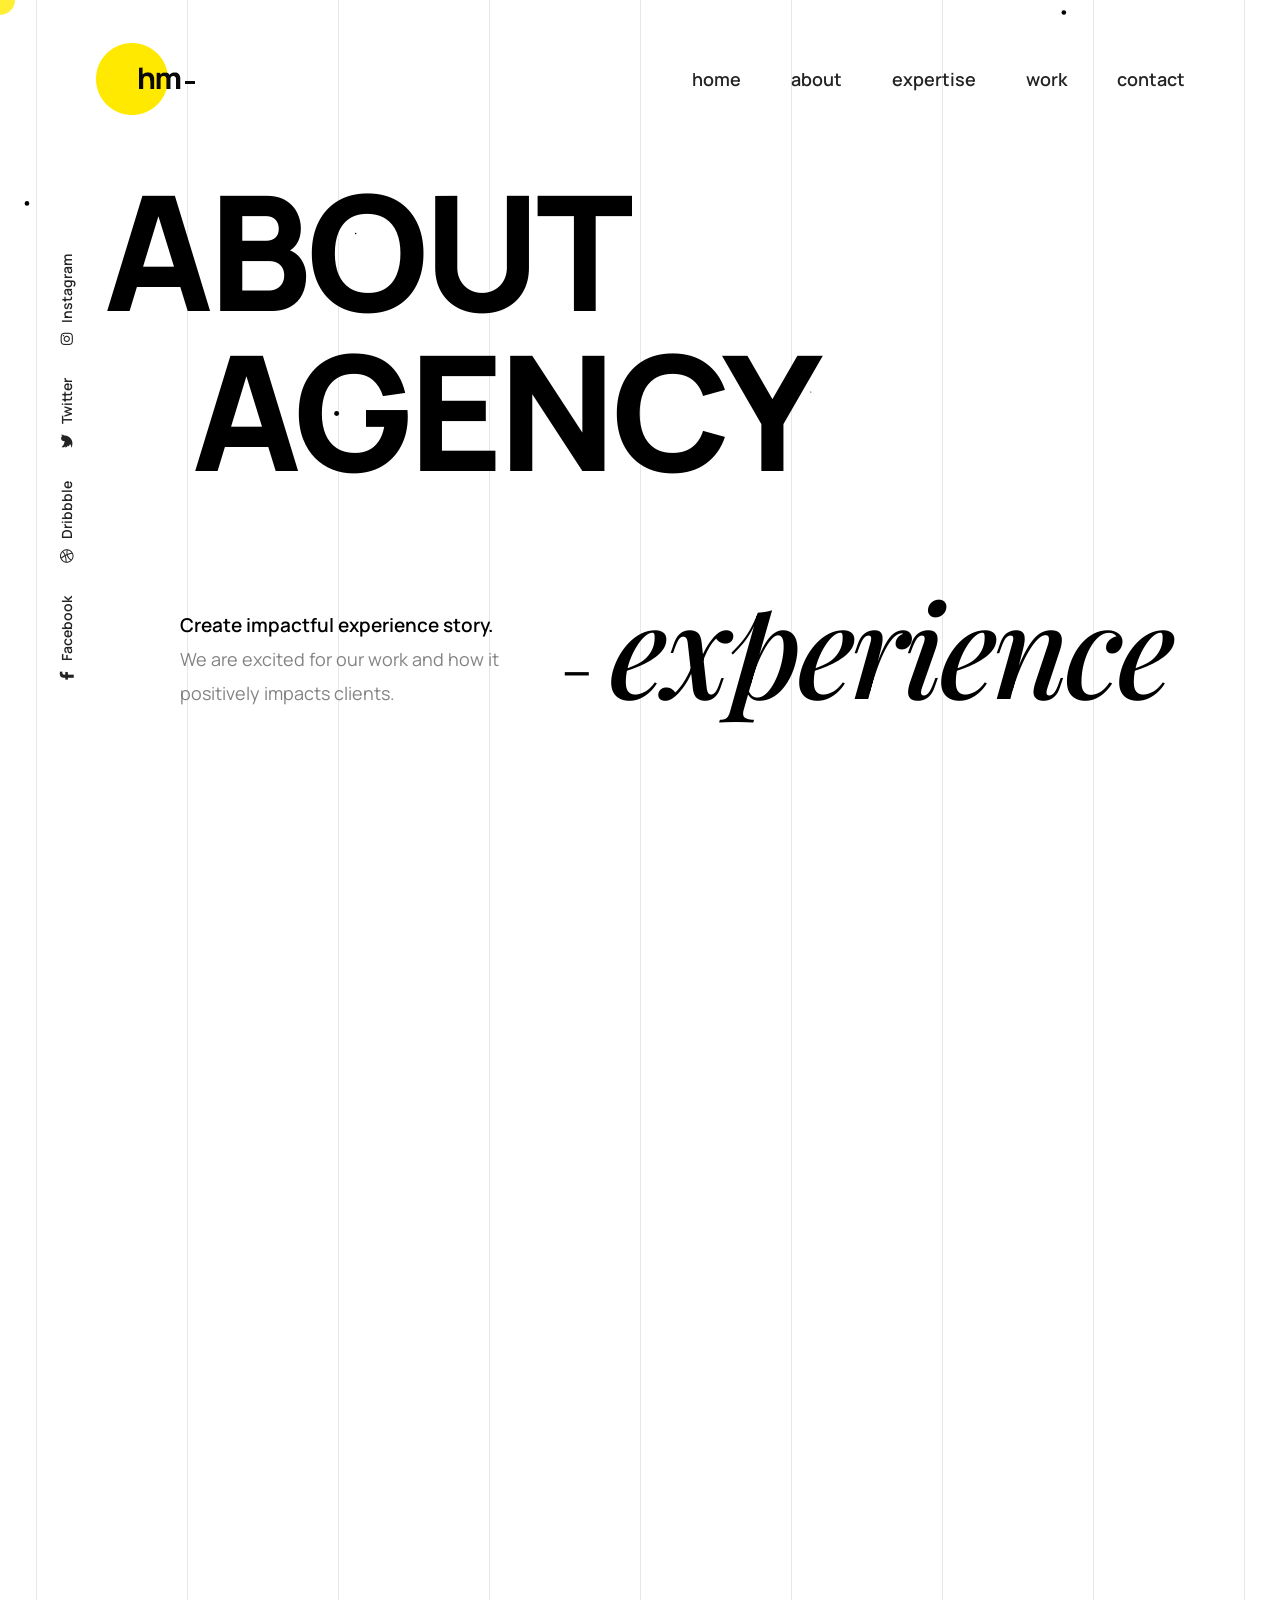
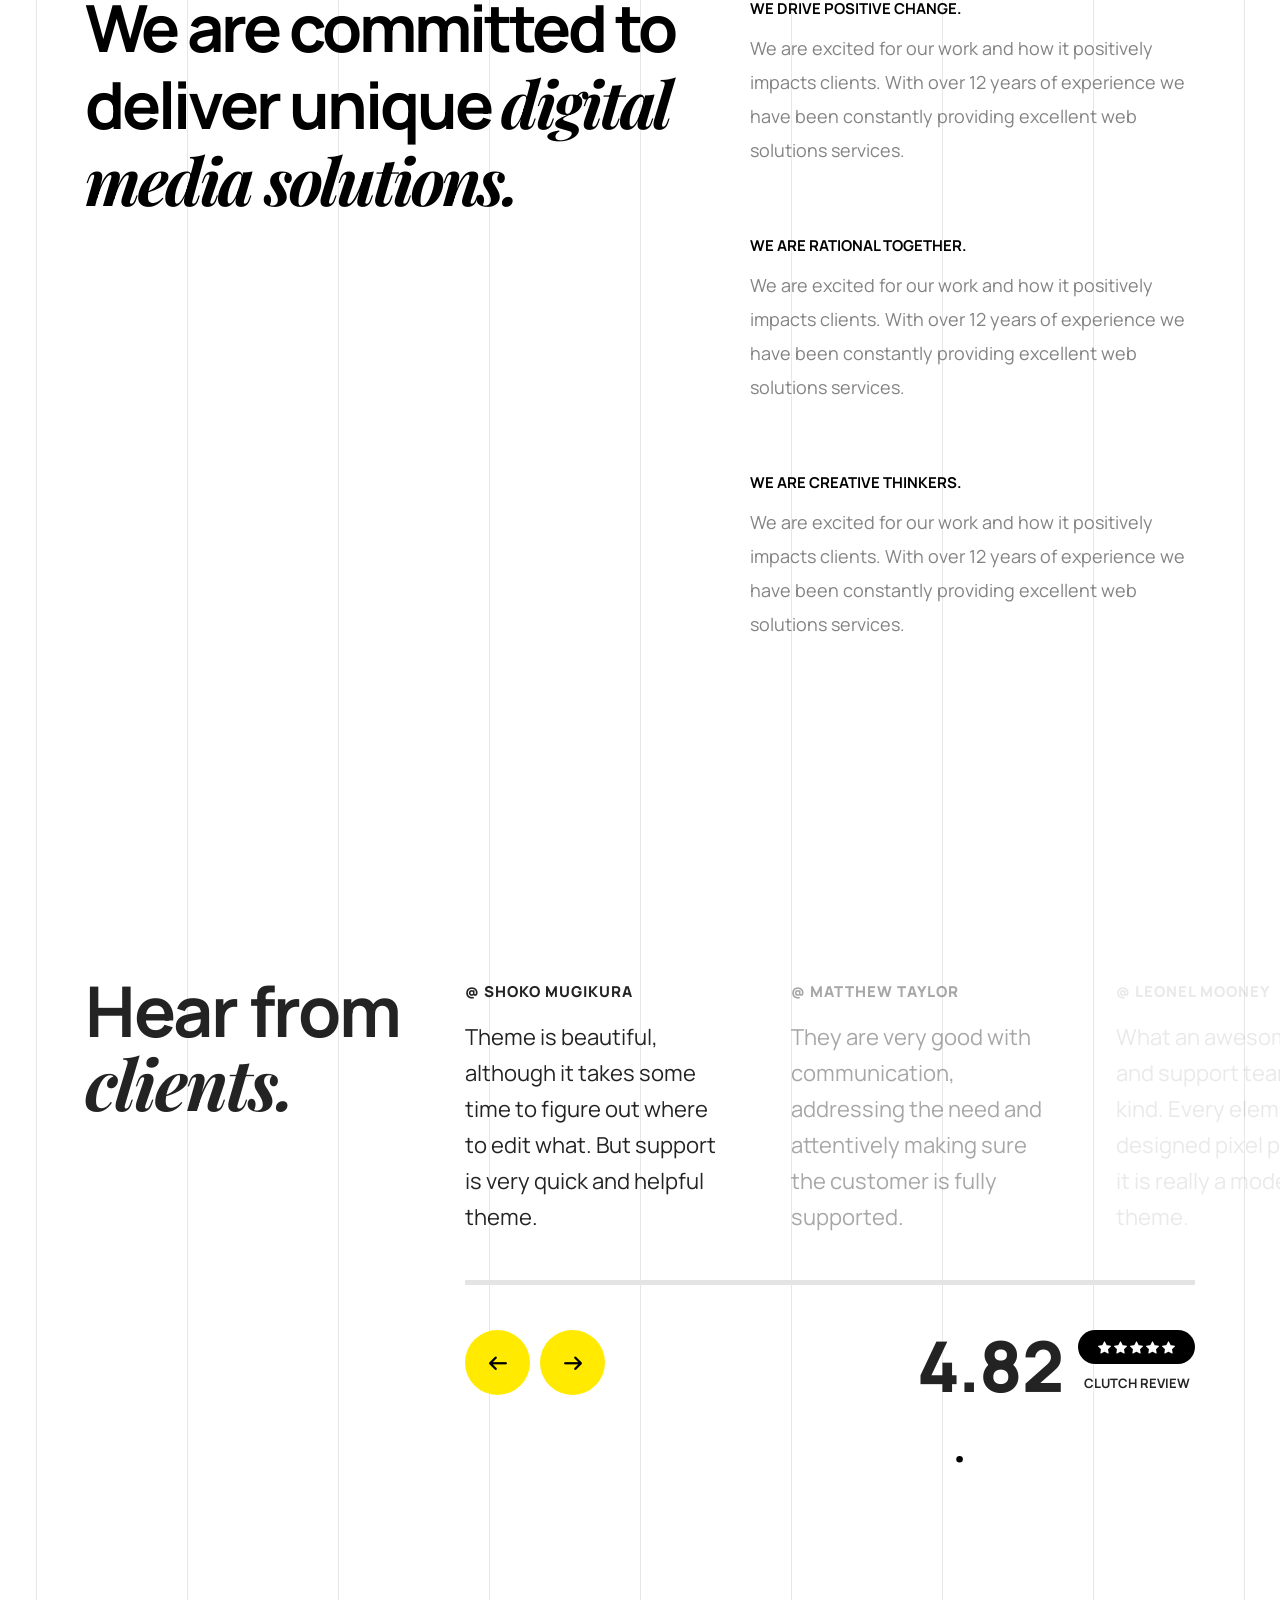
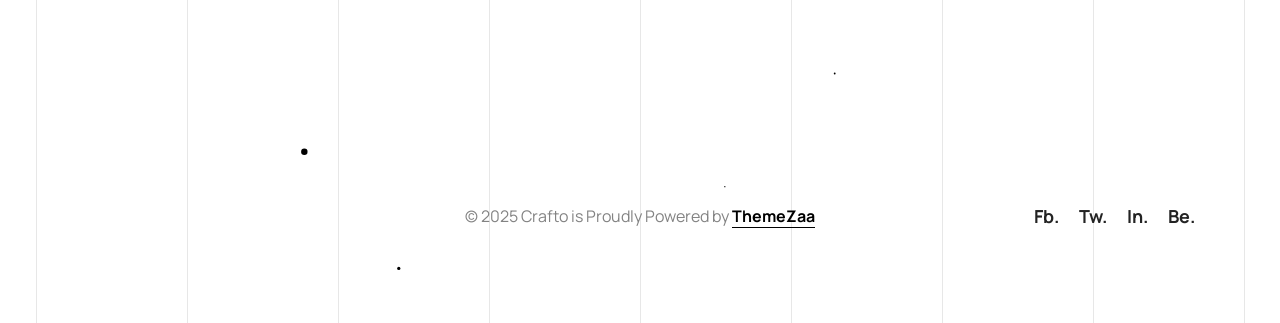
==== commit 3a01b7cf: "Rename files" ====
--- a/about.html
+++ b/about.html
@@ -343,4 +343,4 @@
         <script type="text/javascript" src="js/vendors.min.js"></script>
         <script type="text/javascript" src="js/main.js"></script> 
     </body>
-</html>
+</html>
